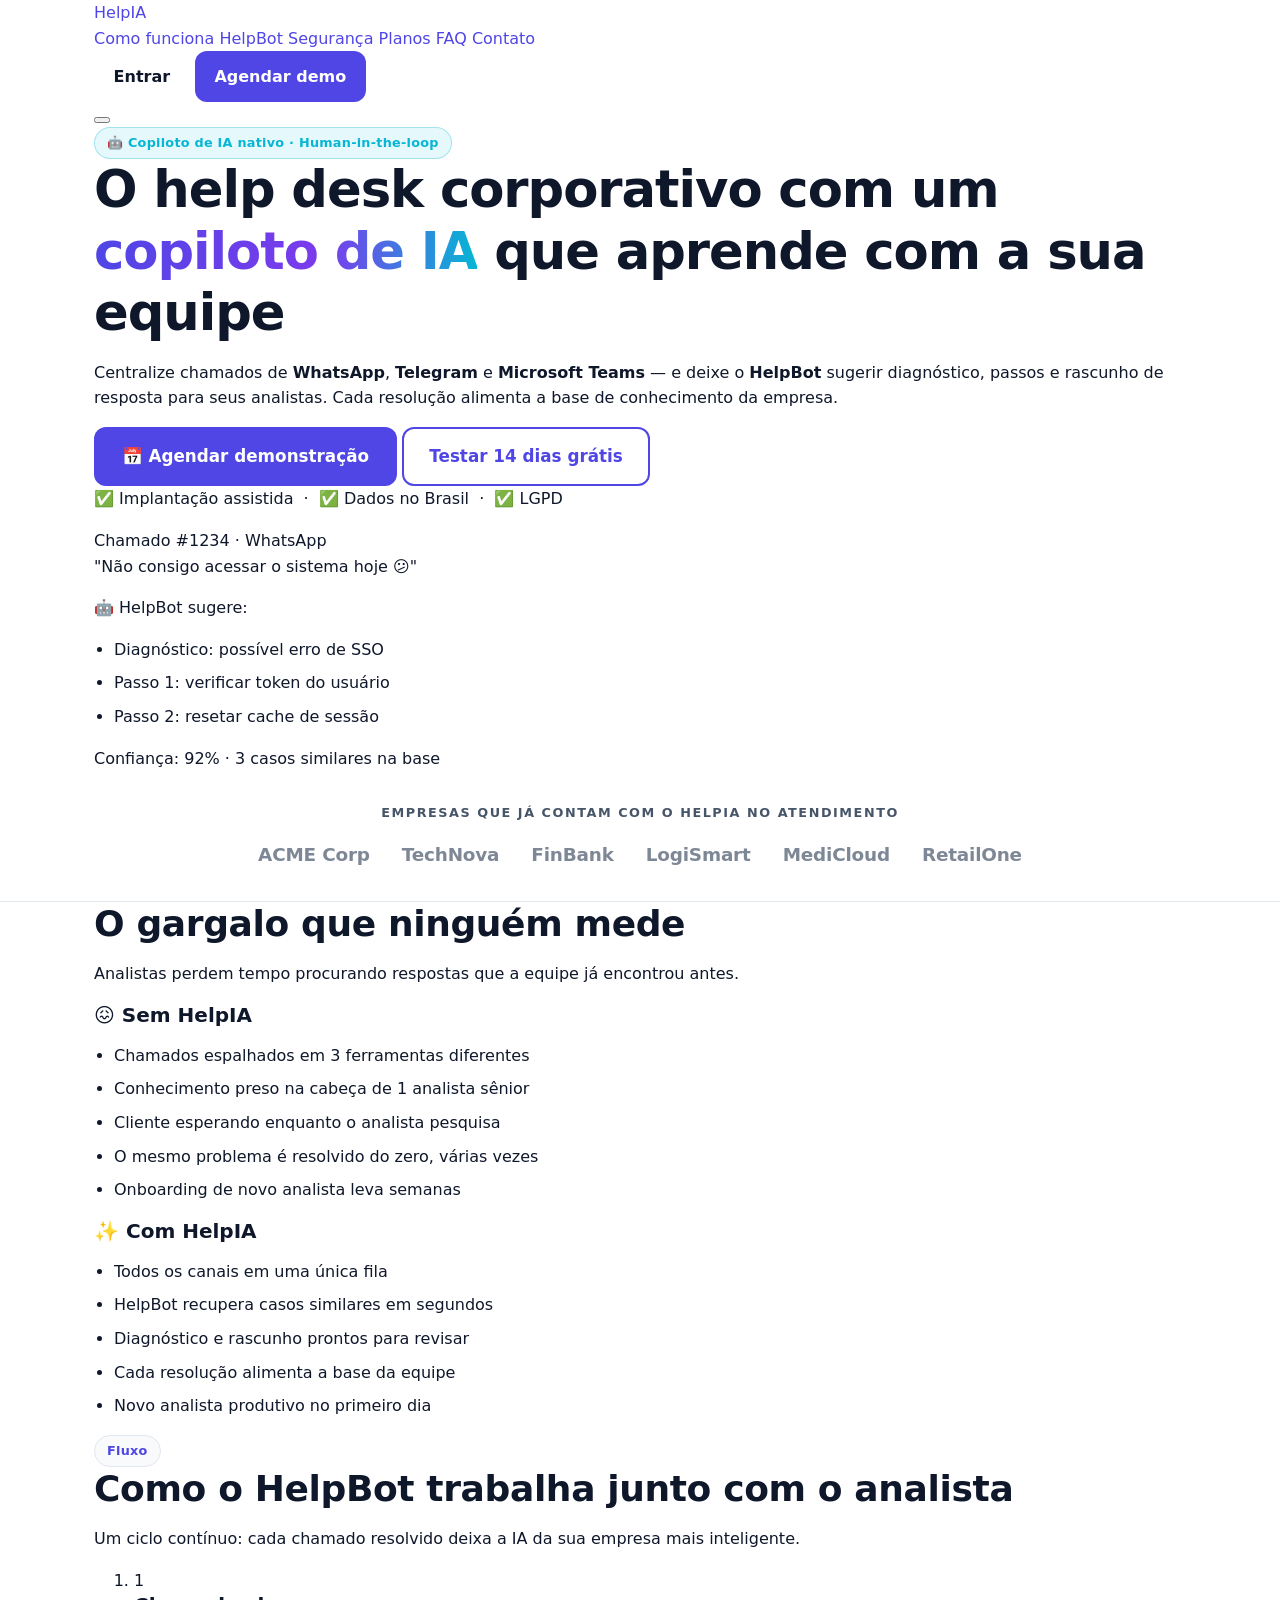
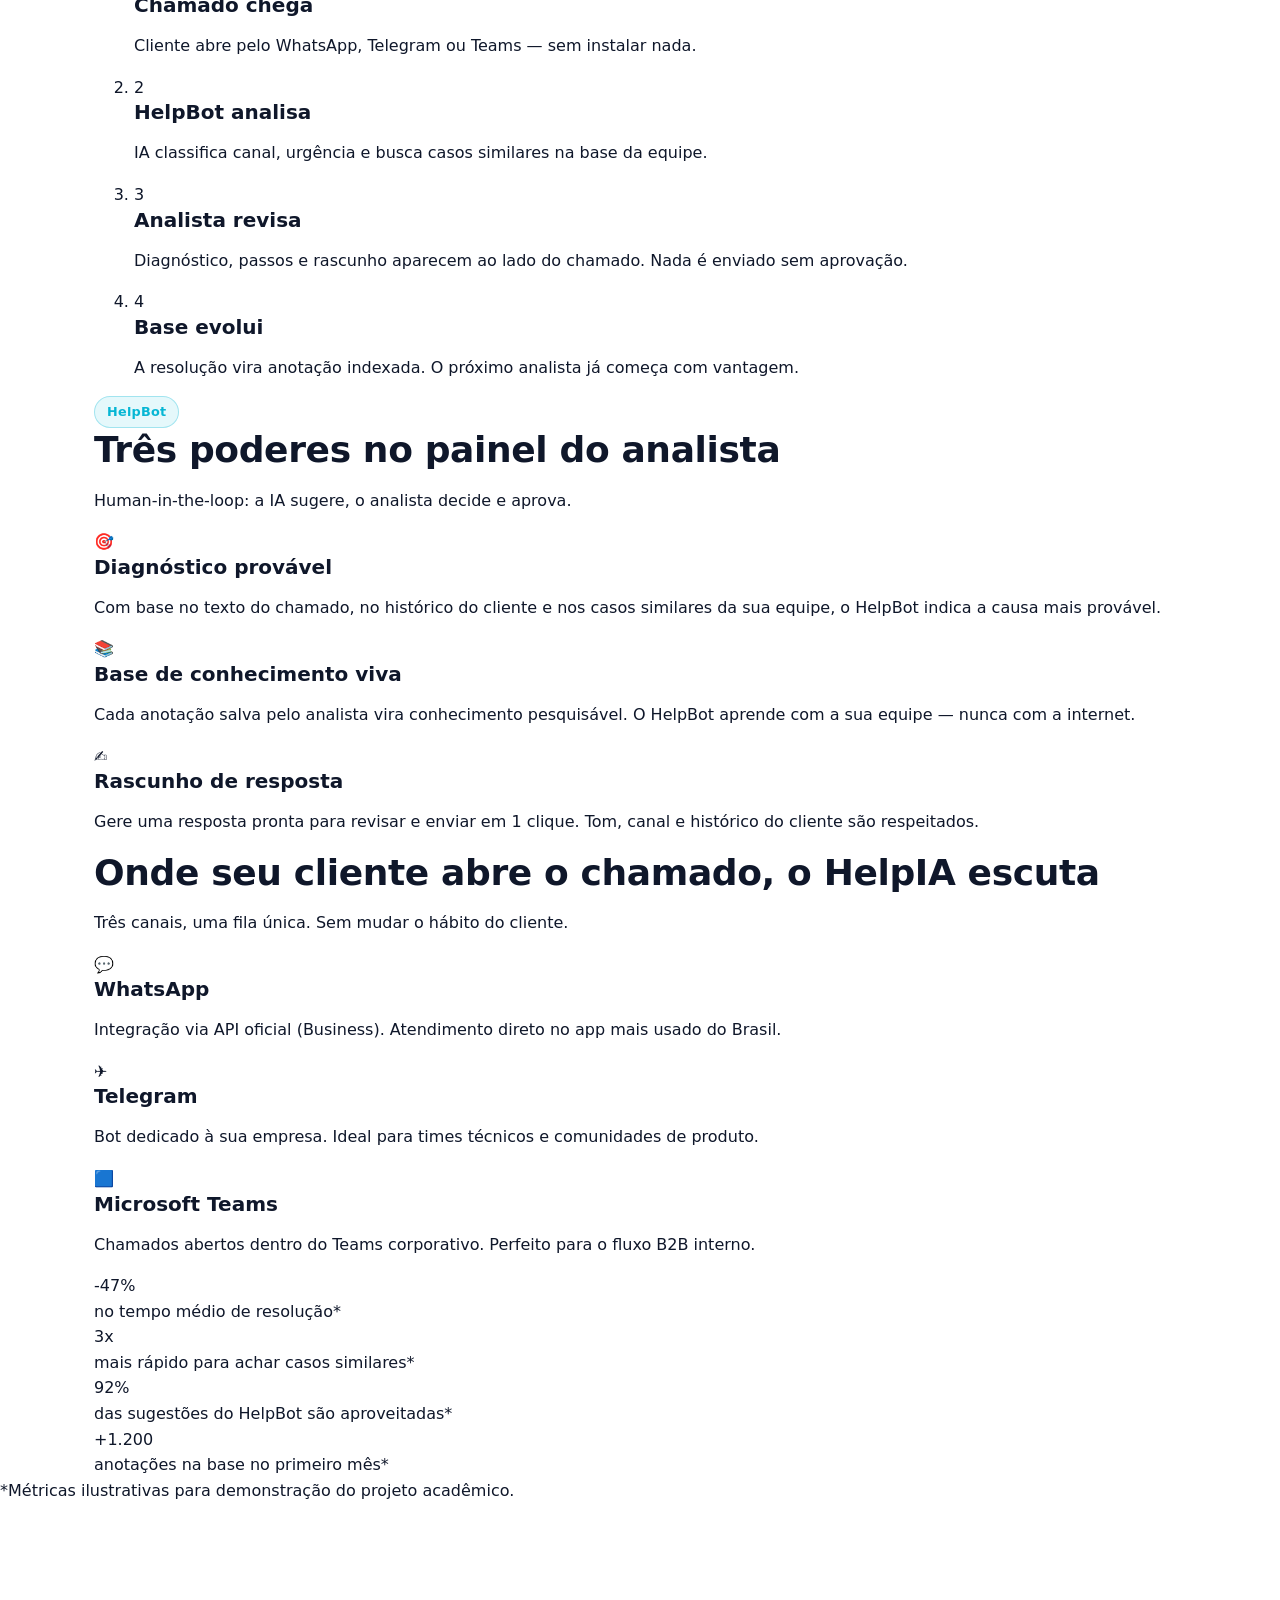
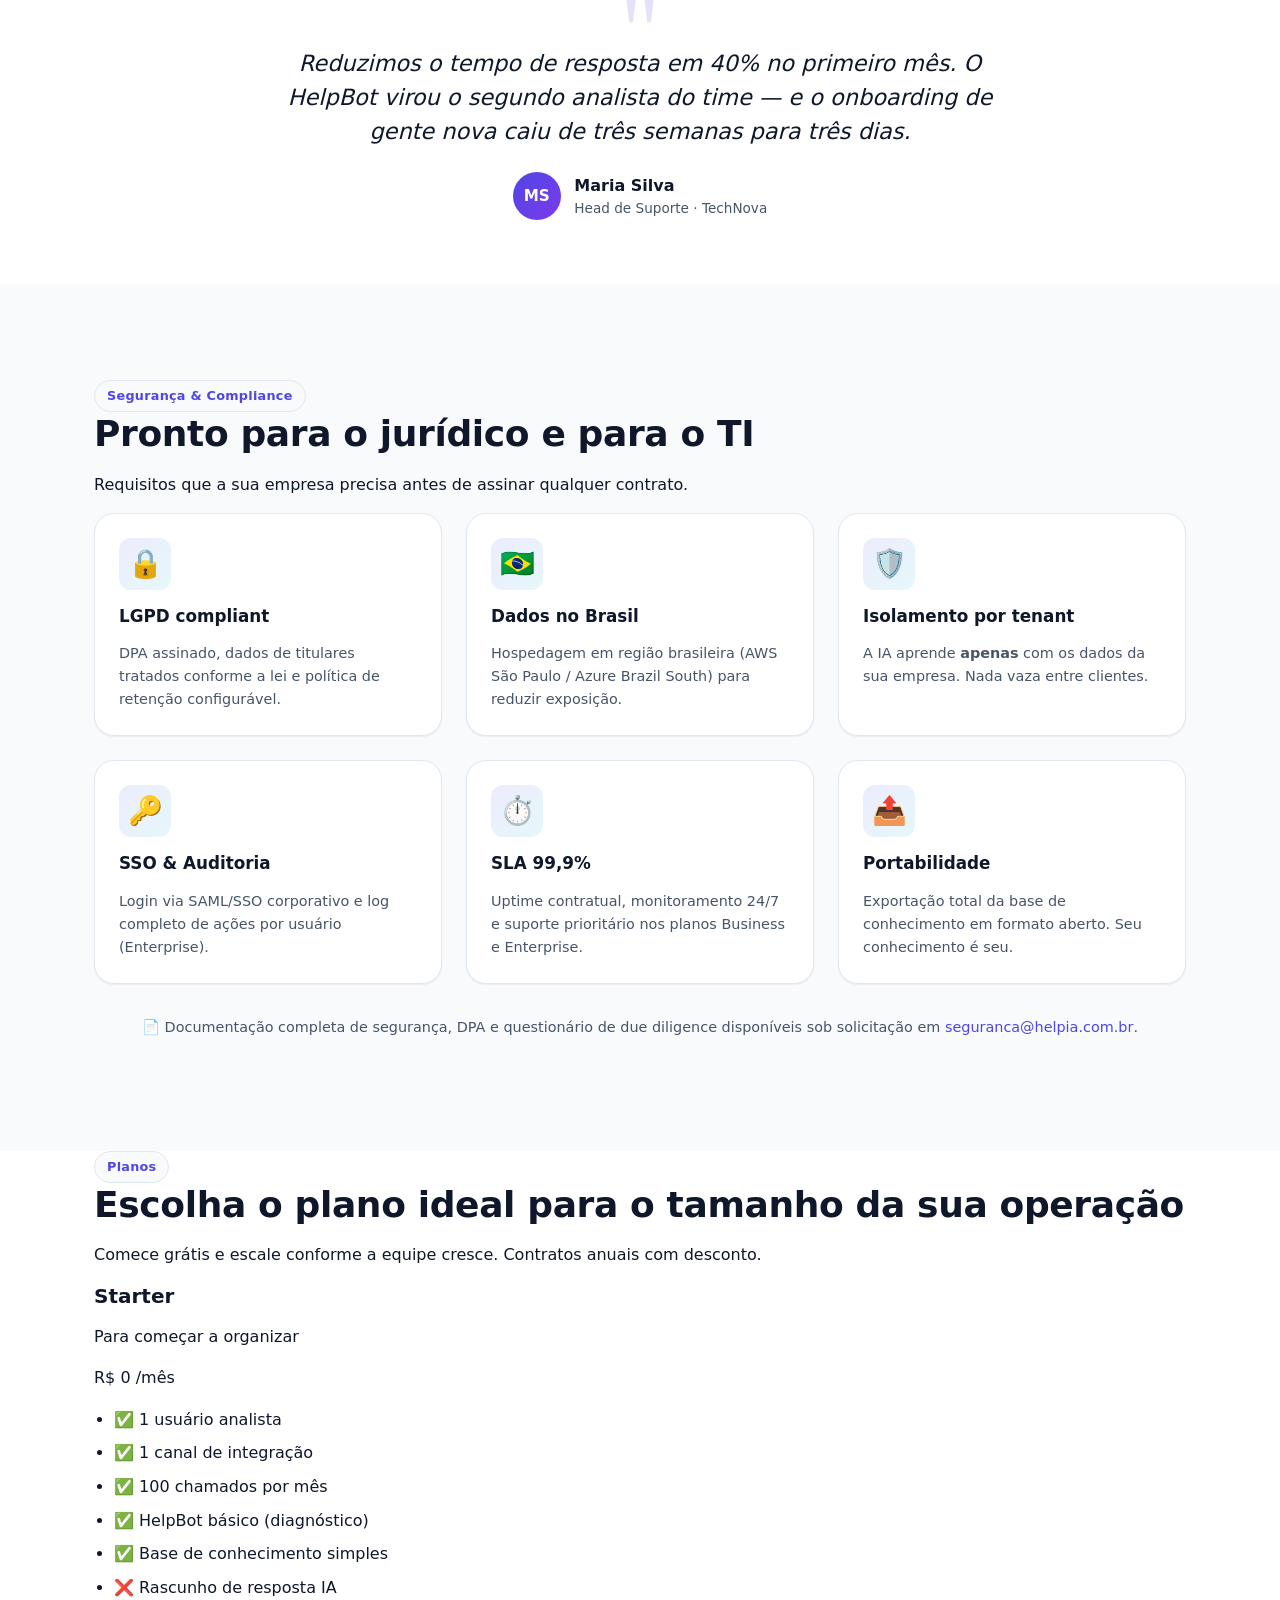
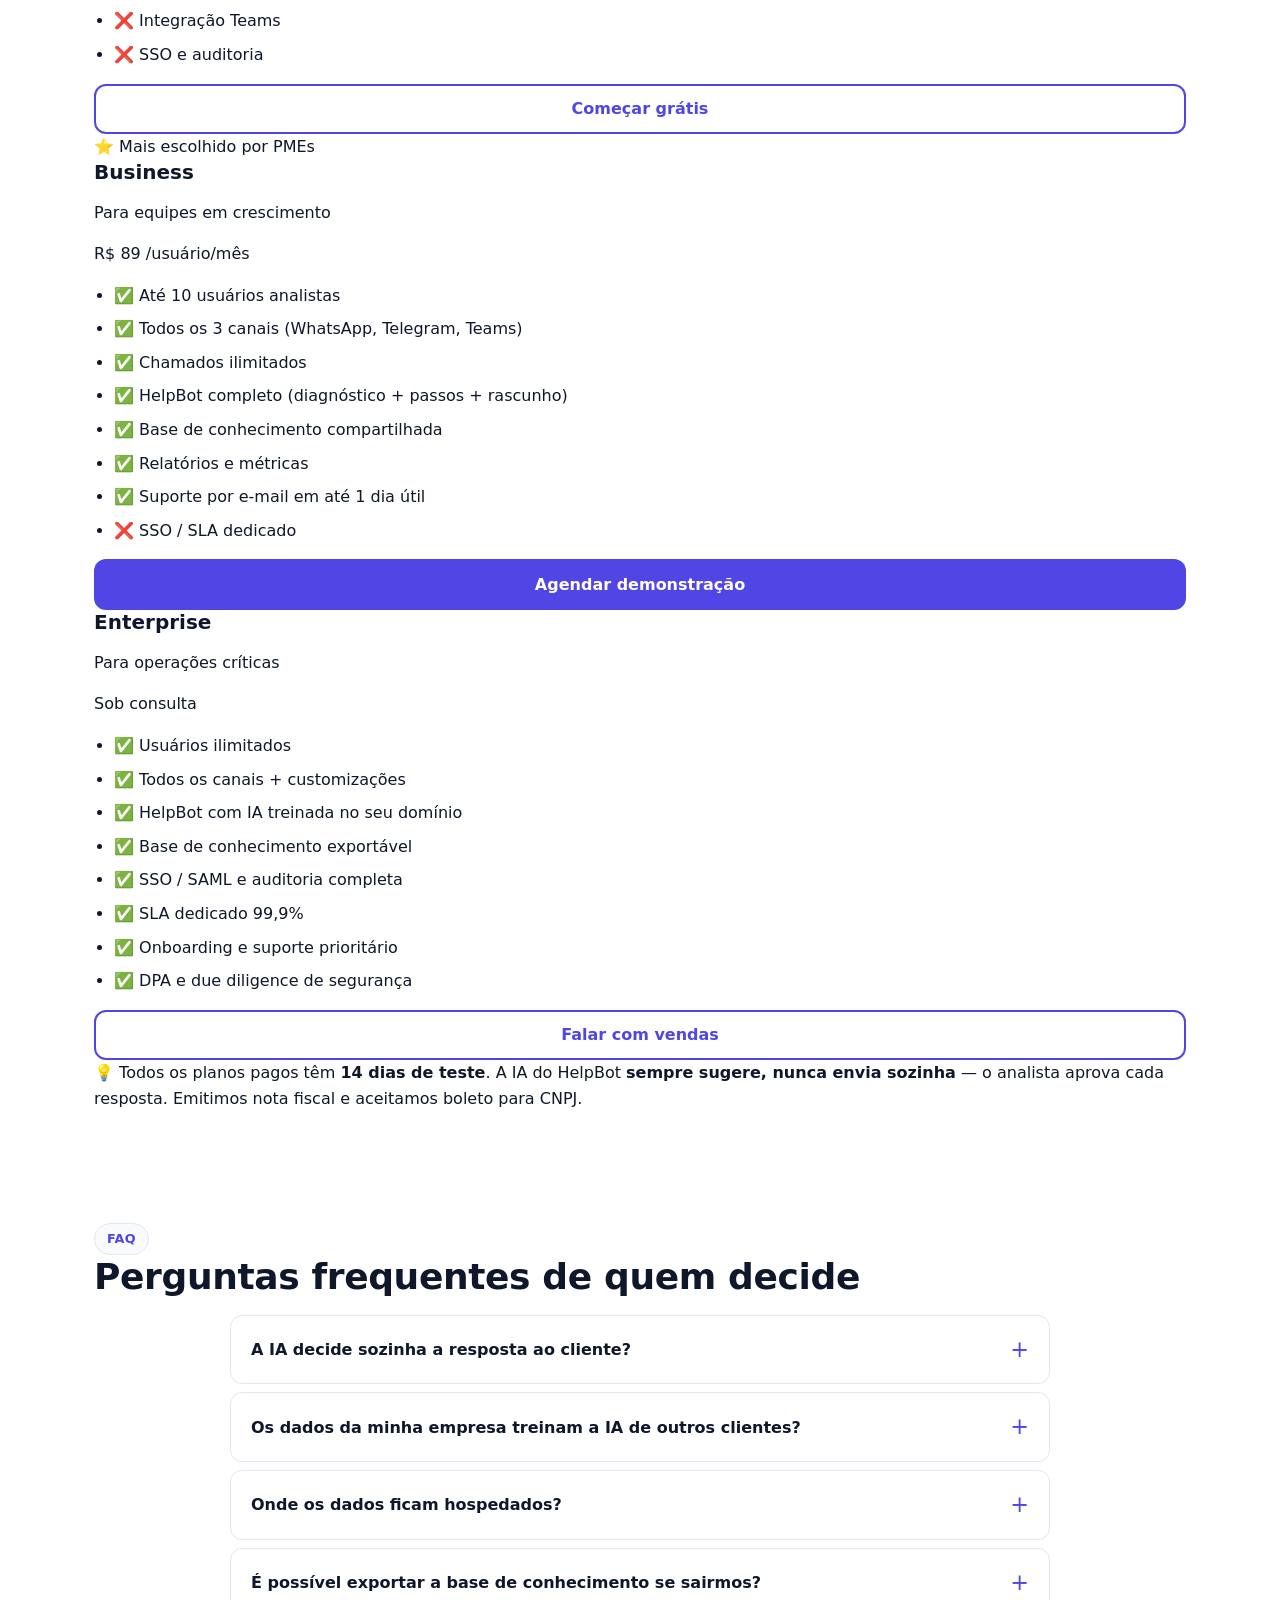
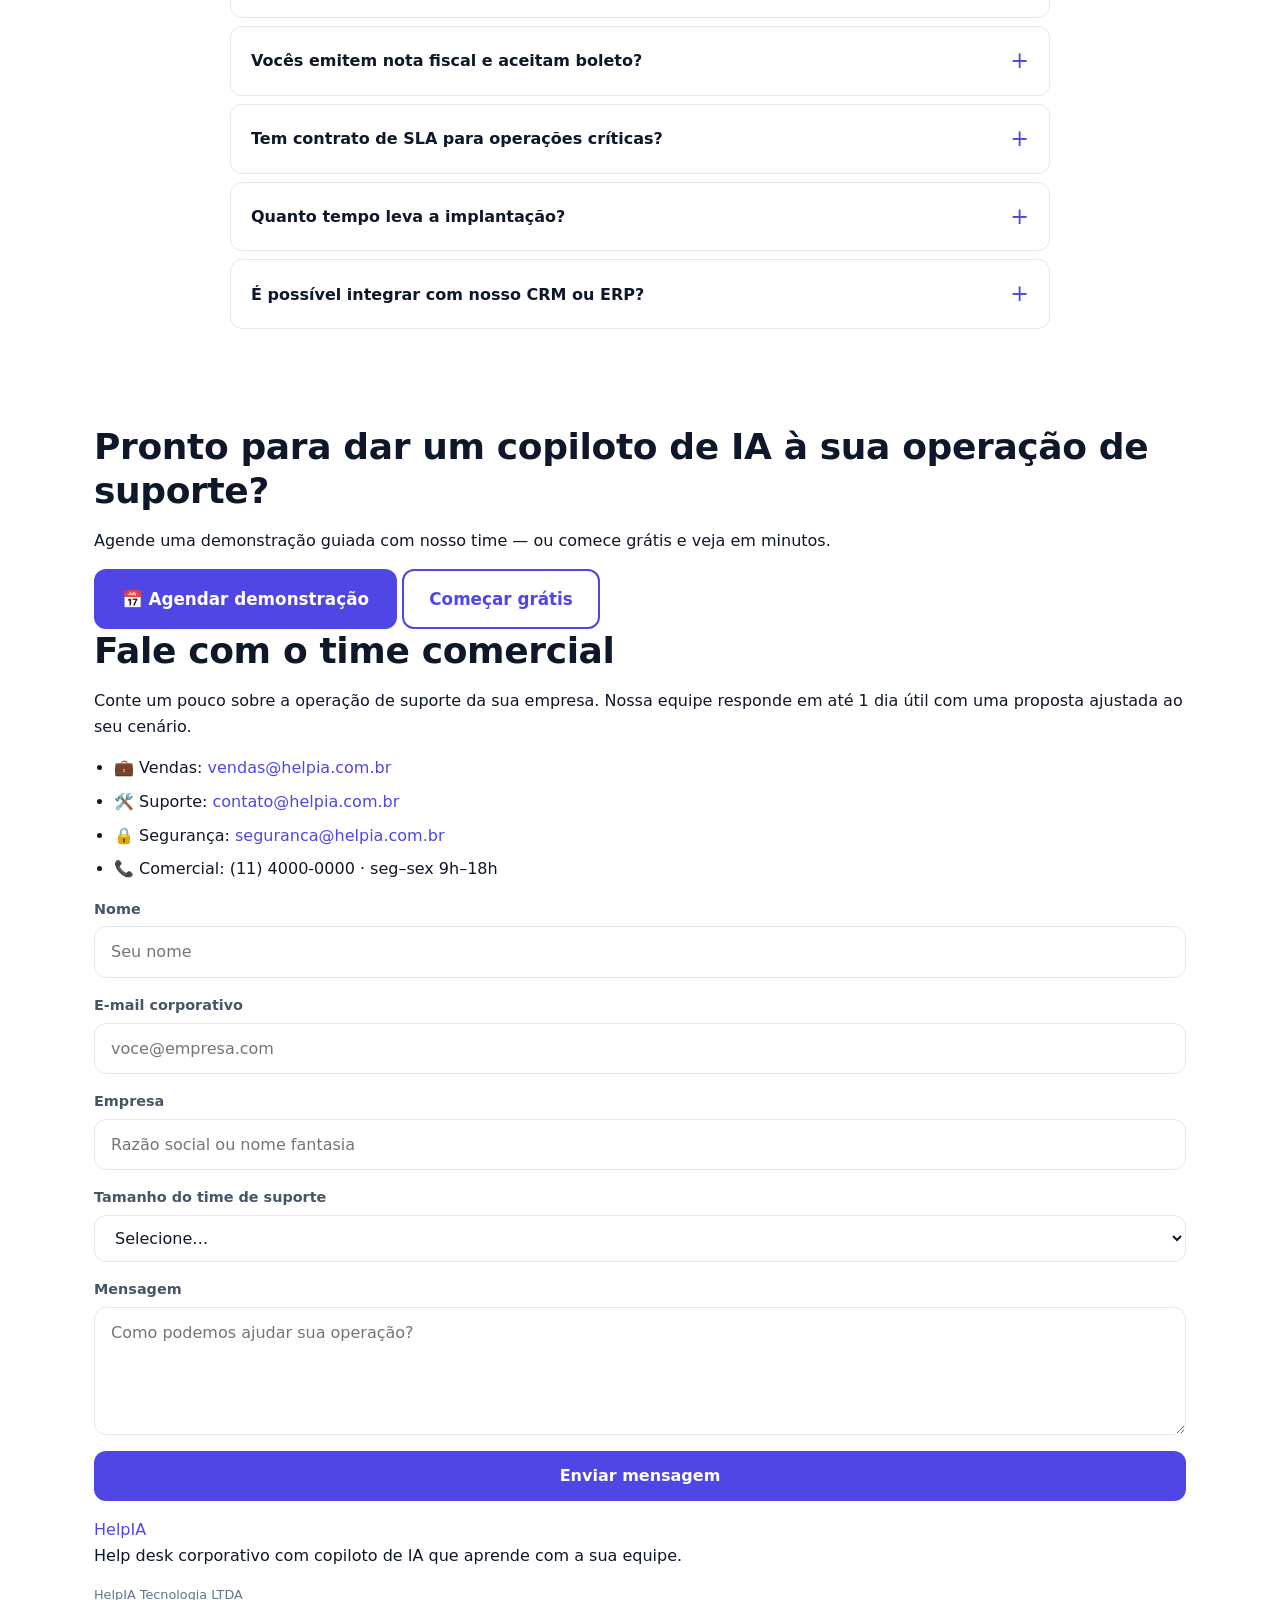
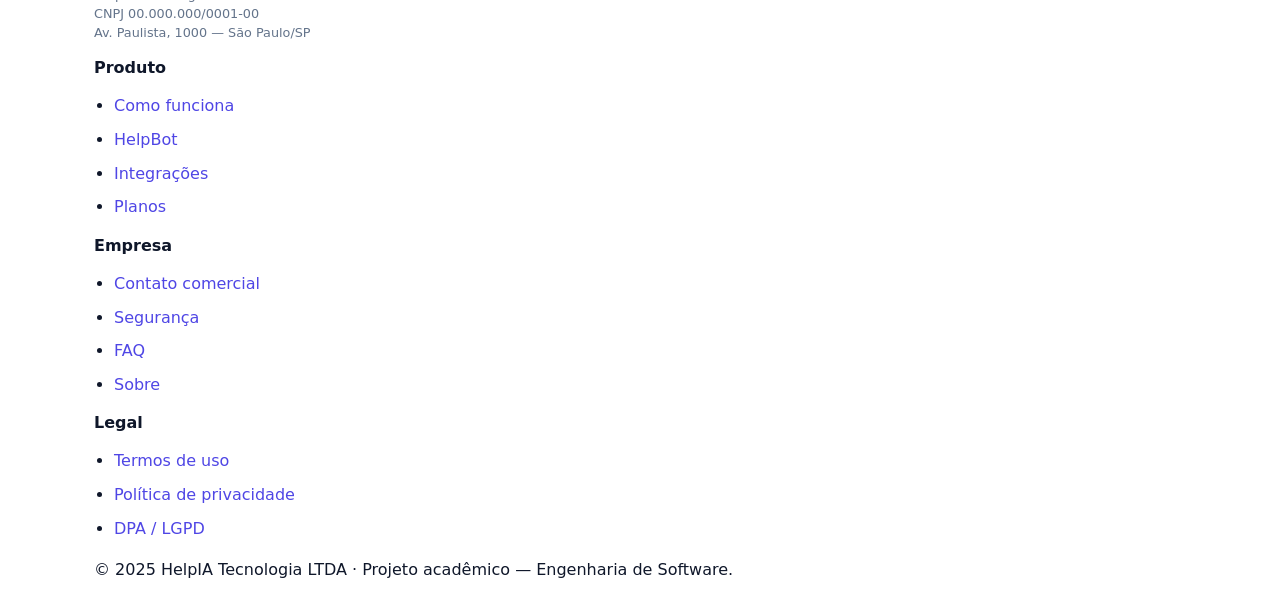
==== frontend/index.html @ eaf61eab "Adicionar arquivos" ====
<!DOCTYPE html>
<html lang="pt-BR">
<head>
  <meta charset="UTF-8" />
  <meta name="viewport" content="width=device-width, initial-scale=1.0" />
  <meta name="description" content="HelpIA — Help Desk corporativo com HelpBot, o copiloto de IA que aprende com a sua equipe. Integre WhatsApp, Telegram e Microsoft Teams. LGPD, SSO e SLA para empresas." />
  <title>HelpIA — Help Desk corporativo com copiloto de IA</title>

  <link rel="icon" type="image/svg+xml" href="assets/images/logo.svg" />
  <link rel="stylesheet" href="css/global.css" />
  <link rel="stylesheet" href="css/components.css" />
  <link rel="stylesheet" href="css/index.css" />
</head>
<body>

  <!-- ============ HEADER ============ -->
  <header class="site-header">
    <div class="container header-inner">
      <a href="index.html" class="brand" aria-label="HelpIA — página inicial">
        <img src="assets/images/logo.svg" alt="" class="brand-logo" />
        <span class="brand-name">Help<span class="brand-accent">IA</span></span>
      </a>

      <nav class="site-nav" aria-label="Navegação principal">
        <a href="#como-funciona">Como funciona</a>
        <a href="#helpbot">HelpBot</a>
        <a href="#seguranca">Segurança</a>
        <a href="#planos">Planos</a>
        <a href="#faq">FAQ</a>
        <a href="#contato">Contato</a>
      </nav>

      <div class="header-actions">
        <a href="login.html" class="btn btn-ghost">Entrar</a>
        <a href="#contato" class="btn btn-primary">Agendar demo</a>
      </div>

      <button class="nav-toggle" aria-label="Abrir menu" aria-expanded="false">
        <span></span><span></span><span></span>
      </button>
    </div>
  </header>

  <main>

    <!-- ============ HERO (B2B) ============ -->
    <section class="hero">
      <div class="container hero-inner">
        <div class="hero-content">
          <span class="badge badge-ai">🤖 Copiloto de IA nativo · Human-in-the-loop</span>
          <h1>
            O help desk corporativo com um
            <span class="gradient-text">copiloto de IA</span>
            que aprende com a sua equipe
          </h1>
          <p class="hero-subtitle">
            Centralize chamados de <strong>WhatsApp</strong>, <strong>Telegram</strong> e
            <strong>Microsoft Teams</strong> — e deixe o <strong>HelpBot</strong> sugerir diagnóstico,
            passos e rascunho de resposta para seus analistas. Cada resolução alimenta a
            base de conhecimento da empresa.
          </p>
          <div class="hero-cta">
            <a href="#contato" class="btn btn-primary btn-lg">📅 Agendar demonstração</a>
            <a href="cadastro.html" class="btn btn-outline btn-lg">Testar 14 dias grátis</a>
          </div>
          <p class="hero-note">
            ✅ Implantação assistida &nbsp;·&nbsp; ✅ Dados no Brasil &nbsp;·&nbsp; ✅ LGPD
          </p>
        </div>

        <div class="hero-visual" aria-hidden="true">
          <div class="mockup-card">
            <div class="mockup-header">
              <span class="dot dot-red"></span>
              <span class="dot dot-yellow"></span>
              <span class="dot dot-green"></span>
              <span class="mockup-title">Chamado #1234 · WhatsApp</span>
            </div>
            <div class="mockup-body">
              <p class="mockup-client">"Não consigo acessar o sistema hoje 😕"</p>
              <div class="mockup-helpbot">
                <div class="helpbot-label">🤖 HelpBot sugere:</div>
                <ul>
                  <li>Diagnóstico: possível erro de SSO</li>
                  <li>Passo 1: verificar token do usuário</li>
                  <li>Passo 2: resetar cache de sessão</li>
                </ul>
                <div class="mockup-confidence">Confiança: 92% · 3 casos similares na base</div>
              </div>
            </div>
          </div>
        </div>
      </div>
    </section>

    <!-- ============ LOGOS DE CLIENTES ============ -->
    <section class="clients">
      <div class="container">
        <p class="clients-label">Empresas que já contam com o HelpIA no atendimento</p>
        <div class="clients-logos">
          <span class="client-logo">ACME Corp</span>
          <span class="client-logo">TechNova</span>
          <span class="client-logo">FinBank</span>
          <span class="client-logo">LogiSmart</span>
          <span class="client-logo">MediCloud</span>
          <span class="client-logo">RetailOne</span>
        </div>
      </div>
    </section>

    <!-- ============ PROBLEMA × SOLUÇÃO ============ -->
    <section class="problem-solution">
      <div class="container">
        <div class="section-header">
          <h2>O gargalo que ninguém mede</h2>
          <p>Analistas perdem tempo procurando respostas que a equipe já encontrou antes.</p>
        </div>
        <div class="ps-grid">
          <div class="ps-card ps-card--problem">
            <h3>😖 Sem HelpIA</h3>
            <ul>
              <li>Chamados espalhados em 3 ferramentas diferentes</li>
              <li>Conhecimento preso na cabeça de 1 analista sênior</li>
              <li>Cliente esperando enquanto o analista pesquisa</li>
              <li>O mesmo problema é resolvido do zero, várias vezes</li>
              <li>Onboarding de novo analista leva semanas</li>
            </ul>
          </div>
          <div class="ps-card ps-card--solution">
            <h3>✨ Com HelpIA</h3>
            <ul>
              <li>Todos os canais em uma única fila</li>
              <li>HelpBot recupera casos similares em segundos</li>
              <li>Diagnóstico e rascunho prontos para revisar</li>
              <li>Cada resolução alimenta a base da equipe</li>
              <li>Novo analista produtivo no primeiro dia</li>
            </ul>
          </div>
        </div>
      </div>
    </section>

    <!-- ============ COMO FUNCIONA ============ -->
    <section id="como-funciona" class="how-it-works">
      <div class="container">
        <div class="section-header">
          <span class="badge">Fluxo</span>
          <h2>Como o HelpBot trabalha junto com o analista</h2>
          <p>Um ciclo contínuo: cada chamado resolvido deixa a IA da sua empresa mais inteligente.</p>
        </div>

        <ol class="flow-steps">
          <li>
            <div class="step-number">1</div>
            <h3>Chamado chega</h3>
            <p>Cliente abre pelo WhatsApp, Telegram ou Teams — sem instalar nada.</p>
          </li>
          <li>
            <div class="step-number">2</div>
            <h3>HelpBot analisa</h3>
            <p>IA classifica canal, urgência e busca casos similares na base da equipe.</p>
          </li>
          <li>
            <div class="step-number">3</div>
            <h3>Analista revisa</h3>
            <p>Diagnóstico, passos e rascunho aparecem ao lado do chamado. Nada é enviado sem aprovação.</p>
          </li>
          <li>
            <div class="step-number">4</div>
            <h3>Base evolui</h3>
            <p>A resolução vira anotação indexada. O próximo analista já começa com vantagem.</p>
          </li>
        </ol>
      </div>
    </section>

    <!-- ============ PILARES DO HELPBOT ============ -->
    <section id="helpbot" class="features">
      <div class="container">
        <div class="section-header">
          <span class="badge badge-ai">HelpBot</span>
          <h2>Três poderes no painel do analista</h2>
          <p>Human-in-the-loop: a IA sugere, o analista decide e aprova.</p>
        </div>

        <div class="features-grid">
          <article class="feature-card">
            <div class="feature-icon">🎯</div>
            <h3>Diagnóstico provável</h3>
            <p>
              Com base no texto do chamado, no histórico do cliente e nos casos
              similares da sua equipe, o HelpBot indica a causa mais provável.
            </p>
          </article>

          <article class="feature-card">
            <div class="feature-icon">📚</div>
            <h3>Base de conhecimento viva</h3>
            <p>
              Cada anotação salva pelo analista vira conhecimento pesquisável.
              O HelpBot aprende com a sua equipe — nunca com a internet.
            </p>
          </article>

          <article class="feature-card">
            <div class="feature-icon">✍️</div>
            <h3>Rascunho de resposta</h3>
            <p>
              Gere uma resposta pronta para revisar e enviar em 1 clique.
              Tom, canal e histórico do cliente são respeitados.
            </p>
          </article>
        </div>
      </div>
    </section>

    <!-- ============ INTEGRAÇÕES ============ -->
    <section id="integracoes" class="integrations">
      <div class="container">
        <div class="section-header">
          <h2>Onde seu cliente abre o chamado, o HelpIA escuta</h2>
          <p>Três canais, uma fila única. Sem mudar o hábito do cliente.</p>
        </div>

        <div class="integrations-grid">
          <div class="integration-card">
            <div class="integration-icon">💬</div>
            <h3>WhatsApp</h3>
            <p>Integração via API oficial (Business). Atendimento direto no app mais usado do Brasil.</p>
          </div>

          <div class="integration-card">
            <div class="integration-icon">✈️</div>
            <h3>Telegram</h3>
            <p>Bot dedicado à sua empresa. Ideal para times técnicos e comunidades de produto.</p>
          </div>

          <div class="integration-card">
            <div class="integration-icon">🟦</div>
            <h3>Microsoft Teams</h3>
            <p>Chamados abertos dentro do Teams corporativo. Perfeito para o fluxo B2B interno.</p>
          </div>
        </div>
      </div>
    </section>

    <!-- ============ MÉTRICAS ============ -->
    <section class="metrics">
      <div class="container metrics-grid">
        <div class="metric">
          <div class="metric-value">-47%</div>
          <div class="metric-label">no tempo médio de resolução*</div>
        </div>
        <div class="metric">
          <div class="metric-value">3x</div>
          <div class="metric-label">mais rápido para achar casos similares*</div>
        </div>
        <div class="metric">
          <div class="metric-value">92%</div>
          <div class="metric-label">das sugestões do HelpBot são aproveitadas*</div>
        </div>
        <div class="metric">
          <div class="metric-value">+1.200</div>
          <div class="metric-label">anotações na base no primeiro mês*</div>
        </div>
      </div>
      <p class="metrics-note">*Métricas ilustrativas para demonstração do projeto acadêmico.</p>
    </section>

    <!-- ============ DEPOIMENTO ============ -->
    <section class="testimonial">
      <div class="container testimonial-inner">
        <div class="testimonial-quote-mark" aria-hidden="true">"</div>
        <blockquote class="testimonial-quote">
          Reduzimos o tempo de resposta em 40% no primeiro mês. O HelpBot virou
          o segundo analista do time — e o onboarding de gente nova caiu de
          três semanas para três dias.
        </blockquote>
        <div class="testimonial-author">
          <div class="testimonial-avatar" aria-hidden="true">MS</div>
          <div>
            <div class="testimonial-name">Maria Silva</div>
            <div class="testimonial-role">Head de Suporte · TechNova</div>
          </div>
        </div>
      </div>
    </section>

    <!-- ============ SEGURANÇA / COMPLIANCE ============ -->
    <section id="seguranca" class="security">
      <div class="container">
        <div class="section-header">
          <span class="badge">Segurança & Compliance</span>
          <h2>Pronto para o jurídico e para o TI</h2>
          <p>Requisitos que a sua empresa precisa antes de assinar qualquer contrato.</p>
        </div>

        <div class="security-grid">
          <article class="security-card">
            <div class="security-icon">🔒</div>
            <h3>LGPD compliant</h3>
            <p>DPA assinado, dados de titulares tratados conforme a lei e política de retenção configurável.</p>
          </article>

          <article class="security-card">
            <div class="security-icon">🇧🇷</div>
            <h3>Dados no Brasil</h3>
            <p>Hospedagem em região brasileira (AWS São Paulo / Azure Brazil South) para reduzir exposição.</p>
          </article>

          <article class="security-card">
            <div class="security-icon">🛡️</div>
            <h3>Isolamento por tenant</h3>
            <p>A IA aprende <strong>apenas</strong> com os dados da sua empresa. Nada vaza entre clientes.</p>
          </article>

          <article class="security-card">
            <div class="security-icon">🔑</div>
            <h3>SSO & Auditoria</h3>
            <p>Login via SAML/SSO corporativo e log completo de ações por usuário (Enterprise).</p>
          </article>

          <article class="security-card">
            <div class="security-icon">⏱️</div>
            <h3>SLA 99,9%</h3>
            <p>Uptime contratual, monitoramento 24/7 e suporte prioritário nos planos Business e Enterprise.</p>
          </article>

          <article class="security-card">
            <div class="security-icon">📤</div>
            <h3>Portabilidade</h3>
            <p>Exportação total da base de conhecimento em formato aberto. Seu conhecimento é seu.</p>
          </article>
        </div>

        <p class="security-note">
          📄 Documentação completa de segurança, DPA e questionário de due diligence
          disponíveis sob solicitação em <a href="mailto:seguranca@helpia.com.br">seguranca@helpia.com.br</a>.
        </p>
      </div>
    </section>

    <!-- ============ PLANOS ============ -->
    <section id="planos" class="pricing">
      <div class="container">
        <div class="section-header">
          <span class="badge">Planos</span>
          <h2>Escolha o plano ideal para o tamanho da sua operação</h2>
          <p>Comece grátis e escale conforme a equipe cresce. Contratos anuais com desconto.</p>
        </div>

        <div class="pricing-grid">

          <!-- STARTER -->
          <article class="plan-card">
            <header class="plan-header">
              <h3>Starter</h3>
              <p class="plan-tagline">Para começar a organizar</p>
              <div class="plan-price">
                <span class="price-value">R$ 0</span>
                <span class="price-period">/mês</span>
              </div>
            </header>
            <ul class="plan-features">
              <li>✅ 1 usuário analista</li>
              <li>✅ 1 canal de integração</li>
              <li>✅ 100 chamados por mês</li>
              <li>✅ HelpBot básico (diagnóstico)</li>
              <li>✅ Base de conhecimento simples</li>
              <li class="disabled">❌ Rascunho de resposta IA</li>
              <li class="disabled">❌ Integração Teams</li>
              <li class="disabled">❌ SSO e auditoria</li>
            </ul>
            <a href="cadastro.html" class="btn btn-outline btn-block">Começar grátis</a>
          </article>

          <!-- BUSINESS -->
          <article class="plan-card plan-card--featured">
            <div class="plan-badge">⭐ Mais escolhido por PMEs</div>
            <header class="plan-header">
              <h3>Business</h3>
              <p class="plan-tagline">Para equipes em crescimento</p>
              <div class="plan-price">
                <span class="price-value">R$ 89</span>
                <span class="price-period">/usuário/mês</span>
              </div>
            </header>
            <ul class="plan-features">
              <li>✅ Até 10 usuários analistas</li>
              <li>✅ Todos os 3 canais (WhatsApp, Telegram, Teams)</li>
              <li>✅ Chamados ilimitados</li>
              <li>✅ HelpBot completo (diagnóstico + passos + rascunho)</li>
              <li>✅ Base de conhecimento compartilhada</li>
              <li>✅ Relatórios e métricas</li>
              <li>✅ Suporte por e-mail em até 1 dia útil</li>
              <li class="disabled">❌ SSO / SLA dedicado</li>
            </ul>
            <a href="#contato" class="btn btn-primary btn-block">Agendar demonstração</a>
          </article>

          <!-- ENTERPRISE -->
          <article class="plan-card">
            <header class="plan-header">
              <h3>Enterprise</h3>
              <p class="plan-tagline">Para operações críticas</p>
              <div class="plan-price">
                <span class="price-value">Sob consulta</span>
              </div>
            </header>
            <ul class="plan-features">
              <li>✅ Usuários ilimitados</li>
              <li>✅ Todos os canais + customizações</li>
              <li>✅ HelpBot com IA treinada no seu domínio</li>
              <li>✅ Base de conhecimento exportável</li>
              <li>✅ SSO / SAML e auditoria completa</li>
              <li>✅ SLA dedicado 99,9%</li>
              <li>✅ Onboarding e suporte prioritário</li>
              <li>✅ DPA e due diligence de segurança</li>
            </ul>
            <a href="#contato" class="btn btn-outline btn-block">Falar com vendas</a>
          </article>

        </div>

        <p class="pricing-footnote">
          💡 Todos os planos pagos têm <strong>14 dias de teste</strong>.
          A IA do HelpBot <strong>sempre sugere, nunca envia sozinha</strong> — o analista aprova cada resposta.
          Emitimos nota fiscal e aceitamos boleto para CNPJ.
        </p>
      </div>
    </section>

    <!-- ============ FAQ ============ -->
    <section id="faq" class="faq">
      <div class="container">
        <div class="section-header">
          <span class="badge">FAQ</span>
          <h2>Perguntas frequentes de quem decide</h2>
        </div>

        <div class="faq-list">
          <details class="faq-item">
            <summary>A IA decide sozinha a resposta ao cliente?</summary>
            <p>
              Não. O HelpBot é <strong>human-in-the-loop</strong>: ele sugere diagnóstico,
              passos e rascunho, mas o analista sempre revisa e aprova antes de qualquer
              resposta chegar ao cliente.
            </p>
          </details>

          <details class="faq-item">
            <summary>Os dados da minha empresa treinam a IA de outros clientes?</summary>
            <p>
              Não. Cada empresa tem seu <strong>tenant isolado</strong>. O HelpBot aprende
              apenas com as anotações da sua própria equipe. Nada é compartilhado entre
              clientes.
            </p>
          </details>

          <details class="faq-item">
            <summary>Onde os dados ficam hospedados?</summary>
            <p>
              Em infraestrutura AWS (região São Paulo) ou Azure (Brazil South),
              conforme o plano. Documentação completa de segurança, DPA e due diligence
              disponíveis para o jurídico da sua empresa.
            </p>
          </details>

          <details class="faq-item">
            <summary>É possível exportar a base de conhecimento se sairmos?</summary>
            <p>
              Sim. Todos os planos permitem exportação total da base em formato aberto
              (JSON/Markdown). O conhecimento construído pela sua equipe é seu.
            </p>
          </details>

          <details class="faq-item">
            <summary>Vocês emitem nota fiscal e aceitam boleto?</summary>
            <p>
              Sim. Atendemos CNPJ com emissão de NF-e, aceitamos boleto, PIX e cartão
              corporativo. Contratos anuais têm desconto progressivo.
            </p>
          </details>

          <details class="faq-item">
            <summary>Tem contrato de SLA para operações críticas?</summary>
            <p>
              Sim, no plano Enterprise. SLA de 99,9% de uptime, monitoramento 24/7,
              suporte dedicado e cláusula de penalidade em contrato.
            </p>
          </details>

          <details class="faq-item">
            <summary>Quanto tempo leva a implantação?</summary>
            <p>
              Starter e Business: autoatendimento em minutos. Enterprise: onboarding
              assistido em até 5 dias úteis, incluindo conexão com seus canais e
              treinamento do time.
            </p>
          </details>

          <details class="faq-item">
            <summary>É possível integrar com nosso CRM ou ERP?</summary>
            <p>
              Sim, via API pública e webhooks (Business e Enterprise). Também é possível
              configurar integrações customizadas no Enterprise com o time de soluções.
            </p>
          </details>
        </div>
      </div>
    </section>

    <!-- ============ CTA FINAL ============ -->
    <section class="final-cta">
      <div class="container final-cta-inner">
        <h2>Pronto para dar um copiloto de IA à sua operação de suporte?</h2>
        <p>Agende uma demonstração guiada com nosso time — ou comece grátis e veja em minutos.</p>
        <div class="hero-cta">
          <a href="#contato" class="btn btn-primary btn-lg">📅 Agendar demonstração</a>
          <a href="cadastro.html" class="btn btn-outline btn-lg">Começar grátis</a>
        </div>
      </div>
    </section>

    <!-- ============ CONTATO ============ -->
    <section id="contato" class="contact">
      <div class="container contact-inner">
        <div class="contact-text">
          <h2>Fale com o time comercial</h2>
          <p>
            Conte um pouco sobre a operação de suporte da sua empresa. Nossa equipe
            responde em até 1 dia útil com uma proposta ajustada ao seu cenário.
          </p>
          <ul class="contact-list">
            <li>💼 Vendas: <a href="mailto:vendas@helpia.com.br">vendas@helpia.com.br</a></li>
            <li>🛠️ Suporte: <a href="mailto:contato@helpia.com.br">contato@helpia.com.br</a></li>
            <li>🔒 Segurança: <a href="mailto:seguranca@helpia.com.br">seguranca@helpia.com.br</a></li>
            <li>📞 Comercial: (11) 4000-0000 · seg–sex 9h–18h</li>
          </ul>
        </div>

        <form class="contact-form" id="contactForm" novalidate>
          <div class="form-row">
            <label for="contact-name">Nome</label>
            <input type="text" id="contact-name" name="name" required placeholder="Seu nome" />
          </div>
          <div class="form-row">
            <label for="contact-email">E-mail corporativo</label>
            <input type="email" id="contact-email" name="email" required placeholder="voce@empresa.com" />
          </div>
          <div class="form-row">
            <label for="contact-company">Empresa</label>
            <input type="text" id="contact-company" name="company" required placeholder="Razão social ou nome fantasia" />
          </div>
          <div class="form-row">
            <label for="contact-size">Tamanho do time de suporte</label>
            <select id="contact-size" name="size">
              <option value="">Selecione…</option>
              <option value="1-5">1 a 5 analistas</option>
              <option value="6-10">6 a 10 analistas</option>
              <option value="11-30">11 a 30 analistas</option>
              <option value="31+">31+ analistas</option>
            </select>
          </div>
          <div class="form-row">
            <label for="contact-message">Mensagem</label>
            <textarea id="contact-message" name="message" rows="4" required placeholder="Como podemos ajudar sua operação?"></textarea>
          </div>
          <button type="submit" class="btn btn-primary btn-block">Enviar mensagem</button>
          <p class="form-feedback" id="contactFeedback" role="status" aria-live="polite"></p>
        </form>
      </div>
    </section>

  </main>

  <!-- ============ FOOTER ============ -->
  <footer class="site-footer">
    <div class="container footer-inner">
      <div class="footer-brand">
        <a href="index.html" class="brand">
          <img src="assets/images/logo.svg" alt="" class="brand-logo" />
          <span class="brand-name">Help<span class="brand-accent">IA</span></span>
        </a>
        <p>Help desk corporativo com copiloto de IA que aprende com a sua equipe.</p>
        <p class="footer-company">
          HelpIA Tecnologia LTDA<br />
          CNPJ 00.000.000/0001-00<br />
          Av. Paulista, 1000 — São Paulo/SP
        </p>
      </div>

      <div class="footer-col">
        <h4>Produto</h4>
        <ul>
          <li><a href="#como-funciona">Como funciona</a></li>
          <li><a href="#helpbot">HelpBot</a></li>
          <li><a href="#integracoes">Integrações</a></li>
          <li><a href="#planos">Planos</a></li>
        </ul>
      </div>

      <div class="footer-col">
        <h4>Empresa</h4>
        <ul>
          <li><a href="#contato">Contato comercial</a></li>
          <li><a href="#seguranca">Segurança</a></li>
          <li><a href="#faq">FAQ</a></li>
          <li><a href="#">Sobre</a></li>
        </ul>
      </div>

      <div class="footer-col">
        <h4>Legal</h4>
        <ul>
          <li><a href="#">Termos de uso</a></li>
          <li><a href="#">Política de privacidade</a></li>
          <li><a href="#">DPA / LGPD</a></li>
        </ul>
      </div>
    </div>

    <div class="container footer-bottom">
      <p>© 2025 HelpIA Tecnologia LTDA · Projeto acadêmico — Engenharia de Software.</p>
    </div>
  </footer>

  <script src="js/main.js"></script>
</body>
</html>
---- frontend/css/global.css ----
/* =========================================================
   global.css — variáveis, reset e tipografia base
   ========================================================= */

:root {
  /* Cores de marca */
  --color-primary:        #4f46e5;   /* indigo */
  --color-primary-dark:   #4338ca;
  --color-accent:         #7c3aed;   /* violeta (usado no "IA") */
  --color-ai:             #06b6d4;   /* ciano do HelpBot */

  /* Neutros */
  --color-bg:             #ffffff;
  --color-bg-alt:         #f8fafc;
  --color-border:         #e2e8f0;
  --color-text:           #0f172a;
  --color-text-muted:     #475569;

  /* Estados */
  --color-success:        #16a34a;
  --color-danger:         #dc2626;
  --color-warning:        #f59e0b;

  /* Tipografia */
  --font-sans: 'Inter', system-ui, -apple-system, 'Segoe UI', Roboto, sans-serif;
  --fs-base:   16px;

  /* Layout */
  --radius-sm: 6px;
  --radius-md: 12px;
  --radius-lg: 20px;
  --shadow-sm: 0 1px 2px rgba(15,23,42,.06);
  --shadow-md: 0 6px 20px rgba(15,23,42,.08);
  --shadow-lg: 0 20px 50px rgba(15,23,42,.12);

  --container: 1140px;
  --space-1: 8px;
  --space-2: 16px;
  --space-3: 24px;
  --space-4: 32px;
  --space-5: 48px;
  --space-6: 64px;
  --space-7: 96px;
}

/* Reset minimalista */
*, *::before, *::after { box-sizing: border-box; }
html { scroll-behavior: smooth; }
body {
  margin: 0;
  font-family: var(--font-sans);
  font-size: var(--fs-base);
  line-height: 1.6;
  color: var(--color-text);
  background: var(--color-bg);
  -webkit-font-smoothing: antialiased;
}

h1, h2, h3, h4 { margin: 0 0 var(--space-2); line-height: 1.2; font-weight: 700; }
h1 { font-size: clamp(2rem, 4vw, 3.25rem); letter-spacing: -0.02em; }
h2 { font-size: clamp(1.5rem, 3vw, 2.25rem); letter-spacing: -0.01em; }
h3 { font-size: 1.25rem; }
p  { margin: 0 0 var(--space-2); }

a { color: var(--color-primary); text-decoration: none; }
a:hover { text-decoration: underline; }
img { max-width: 100%; display: block; }

ul { padding-left: 1.25rem; }
li { margin-bottom: .5rem; }

/* Container padrão */
.container {
  width: 100%;
  max-width: var(--container);
  margin: 0 auto;
  padding: 0 var(--space-3);
}

/* Utilitários */
.gradient-text {
  background: linear-gradient(90deg, var(--color-primary), var(--color-accent) 60%, var(--color-ai));
  -webkit-background-clip: text;
  background-clip: text;
  color: transparent;
}
---- frontend/css/components.css ----
/* =========================================================
   components.css — botões, badges, cards, formulários
   ========================================================= */

/* ---------- BOTÕES ---------- */
.btn {
  display: inline-flex;
  align-items: center;
  justify-content: center;
  gap: .5rem;
  padding: .65rem 1.1rem;
  border-radius: var(--radius-md);
  border: 2px solid transparent;
  font: inherit;
  font-weight: 600;
  cursor: pointer;
  transition: transform .12s ease, box-shadow .12s ease, background .12s ease;
  text-decoration: none;
}
.btn:hover { text-decoration: none; transform: translateY(-1px); }

.btn-primary {
  background: var(--color-primary);
  color: #fff;
}
.btn-primary:hover { background: var(--color-primary-dark); box-shadow: var(--shadow-md); }

.btn-outline {
  background: transparent;
  color: var(--color-primary);
  border-color: var(--color-primary);
}
.btn-outline:hover { background: rgba(79, 70, 229, .08); }

.btn-ghost {
  background: transparent;
  color: var(--color-text);
}
.btn-ghost:hover { background: var(--color-bg-alt); }

.btn-lg   { padding: .9rem 1.6rem; font-size: 1.05rem; }
.btn-block{ width: 100%; }

/* ---------- BADGE ---------- */
.badge {
  display: inline-block;
  padding: .3rem .75rem;
  border-radius: 999px;
  font-size: .8rem;
  font-weight: 600;
  letter-spacing: .02em;
  background: var(--color-bg-alt);
  color: var(--color-primary);
  border: 1px solid var(--color-border);
}
.badge-ai {
  background: rgba(6, 182, 212, .1);
  color: var(--color-ai);
  border-color: rgba(6, 182, 212, .3);
}

/* ---------- FORMULÁRIOS ---------- */
.form-row {
  display: flex;
  flex-direction: column;
  gap: .35rem;
  margin-bottom: var(--space-2);
}
.form-row label {
  font-size: .9rem;
  font-weight: 600;
  color: var(--color-text-muted);
}
.form-row input,
.form-row textarea {
  width: 100%;
  padding: .75rem 1rem;
  font: inherit;
  color: var(--color-text);
  background: var(--color-bg);
  border: 1.5px solid var(--color-border);
  border-radius: var(--radius-md);
  transition: border-color .15s, box-shadow .15s;
}
.form-row input:focus,
.form-row textarea:focus {
  outline: none;
  border-color: var(--color-primary);
  box-shadow: 0 0 0 3px rgba(79, 70, 229, .15);
}
.form-row input:invalid:not(:placeholder-shown),
.form-row textarea:invalid:not(:placeholder-shown) {
  border-color: var(--color-danger);
}
.form-feedback {
  margin-top: var(--space-2);
  font-size: .9rem;
}
.form-feedback.is-success { color: var(--color-success); }
.form-feedback.is-error   { color: var(--color-danger); }
---- frontend/css/index.css ----
/* =========================================================
   NOVAS SEÇÕES B2B — cole no final do index.css
   ========================================================= */

/* ---------- LOGOS DE CLIENTES ---------- */
.clients {
  padding: var(--space-4) 0;
  background: #fff;
  border-bottom: 1px solid var(--color-border);
}
.clients-label {
  text-align: center;
  font-size: .8rem;
  text-transform: uppercase;
  letter-spacing: .12em;
  color: var(--color-text-muted);
  font-weight: 600;
  margin-bottom: var(--space-2);
}
.clients-logos {
  display: flex;
  flex-wrap: wrap;
  justify-content: center;
  align-items: center;
  gap: var(--space-4);
  opacity: .7;
}
.client-logo {
  font-size: 1.15rem;
  font-weight: 800;
  color: var(--color-text-muted);
  letter-spacing: -0.01em;
  transition: color .2s, opacity .2s;
}
.client-logo:hover { color: var(--color-primary); opacity: 1; }

/* ---------- DEPOIMENTO ---------- */
.testimonial {
  padding: var(--space-6) 0;
  background: #fff;
}
.testimonial-inner {
  max-width: 820px;
  margin: 0 auto;
  text-align: center;
  position: relative;
}
.testimonial-quote-mark {
  font-size: 6rem;
  line-height: 1;
  color: var(--color-primary);
  opacity: .15;
  font-family: Georgia, serif;
  margin-bottom: -2rem;
}
.testimonial-quote {
  font-size: clamp(1.15rem, 2vw, 1.4rem);
  font-weight: 500;
  line-height: 1.5;
  color: var(--color-text);
  margin: 0 0 var(--space-3);
  font-style: italic;
}
.testimonial-author {
  display: flex;
  align-items: center;
  justify-content: center;
  gap: .85rem;
}
.testimonial-avatar {
  width: 48px;
  height: 48px;
  border-radius: 50%;
  background: linear-gradient(135deg, var(--color-primary), var(--color-accent));
  color: #fff;
  display: grid;
  place-items: center;
  font-weight: 700;
  font-size: .95rem;
}
.testimonial-author > div { text-align: left; }
.testimonial-name { font-weight: 700; }
.testimonial-role { font-size: .85rem; color: var(--color-text-muted); }

/* ---------- SEGURANÇA ---------- */
.security {
  padding: var(--space-7) 0;
  background: var(--color-bg-alt);
}
.security-grid {
  display: grid;
  grid-template-columns: repeat(3, 1fr);
  gap: var(--space-3);
}
.security-card {
  background: #fff;
  padding: var(--space-3);
  border-radius: var(--radius-lg);
  border: 1px solid var(--color-border);
  box-shadow: var(--shadow-sm);
  transition: transform .2s, box-shadow .2s;
}
.security-card:hover {
  transform: translateY(-3px);
  box-shadow: var(--shadow-md);
}
.security-icon {
  font-size: 1.75rem;
  width: 52px;
  height: 52px;
  display: grid;
  place-items: center;
  background: linear-gradient(135deg, rgba(79,70,229,.1), rgba(6,182,212,.1));
  border-radius: var(--radius-md);
  margin-bottom: var(--space-2);
}
.security-card h3 { font-size: 1.05rem; }
.security-card p { font-size: .9rem; color: var(--color-text-muted); margin: 0; }
.security-note {
  text-align: center;
  font-size: .9rem;
  color: var(--color-text-muted);
  margin-top: var(--space-4);
}
.security-note a { color: var(--color-primary); font-weight: 500; }

/* ---------- FAQ ---------- */
.faq { padding: var(--space-7) 0; background: #fff; }
.faq-list {
  max-width: 820px;
  margin: 0 auto;
  display: flex;
  flex-direction: column;
  gap: var(--space-1);
}
.faq-item {
  background: #fff;
  border: 1px solid var(--color-border);
  border-radius: var(--radius-md);
  padding: 1rem 1.25rem;
  transition: box-shadow .2s, border-color .2s;
}
.faq-item[open] {
  border-color: var(--color-primary);
  box-shadow: var(--shadow-sm);
}
.faq-item summary {
  cursor: pointer;
  font-weight: 600;
  font-size: 1rem;
  color: var(--color-text);
  list-style: none;
  display: flex;
  align-items: center;
  justify-content: space-between;
  gap: 1rem;
}
.faq-item summary::-webkit-details-marker { display: none; }
.faq-item summary::after {
  content: "+";
  font-size: 1.4rem;
  color: var(--color-primary);
  font-weight: 400;
  transition: transform .2s;
}
.faq-item[open] summary::after {
  content: "−";
}
.faq-item p {
  margin: var(--space-2) 0 0;
  color: var(--color-text-muted);
  font-size: .95rem;
}

/* ---------- FOOTER: dados da empresa ---------- */
.footer-company {
  margin-top: var(--space-2);
  font-size: .8rem;
  color: #64748b;
  line-height: 1.5;
}

/* ---------- Select no formulário ---------- */
.form-row select {
  width: 100%;
  padding: .75rem 1rem;
  font: inherit;
  color: var(--color-text);
  background: var(--color-bg);
  border: 1.5px solid var(--color-border);
  border-radius: var(--radius-md);
  transition: border-color .15s, box-shadow .15s;
  cursor: pointer;
}
.form-row select:focus {
  outline: none;
  border-color: var(--color-primary);
  box-shadow: 0 0 0 3px rgba(79, 70, 229, .15);
}

/* =========================================================
   RESPONSIVO ADICIONAL
   ========================================================= */
@media (max-width: 960px) {
  .security-grid { grid-template-columns: repeat(2, 1fr); }
  .clients-logos { gap: var(--space-3); }
}

@media (max-width: 640px) {
  .security-grid { grid-template-columns: 1fr; }
  .clients-logos { gap: var(--space-2); }
  .client-logo { font-size: 1rem; }
  .testimonial-quote-mark { font-size: 4rem; }
}
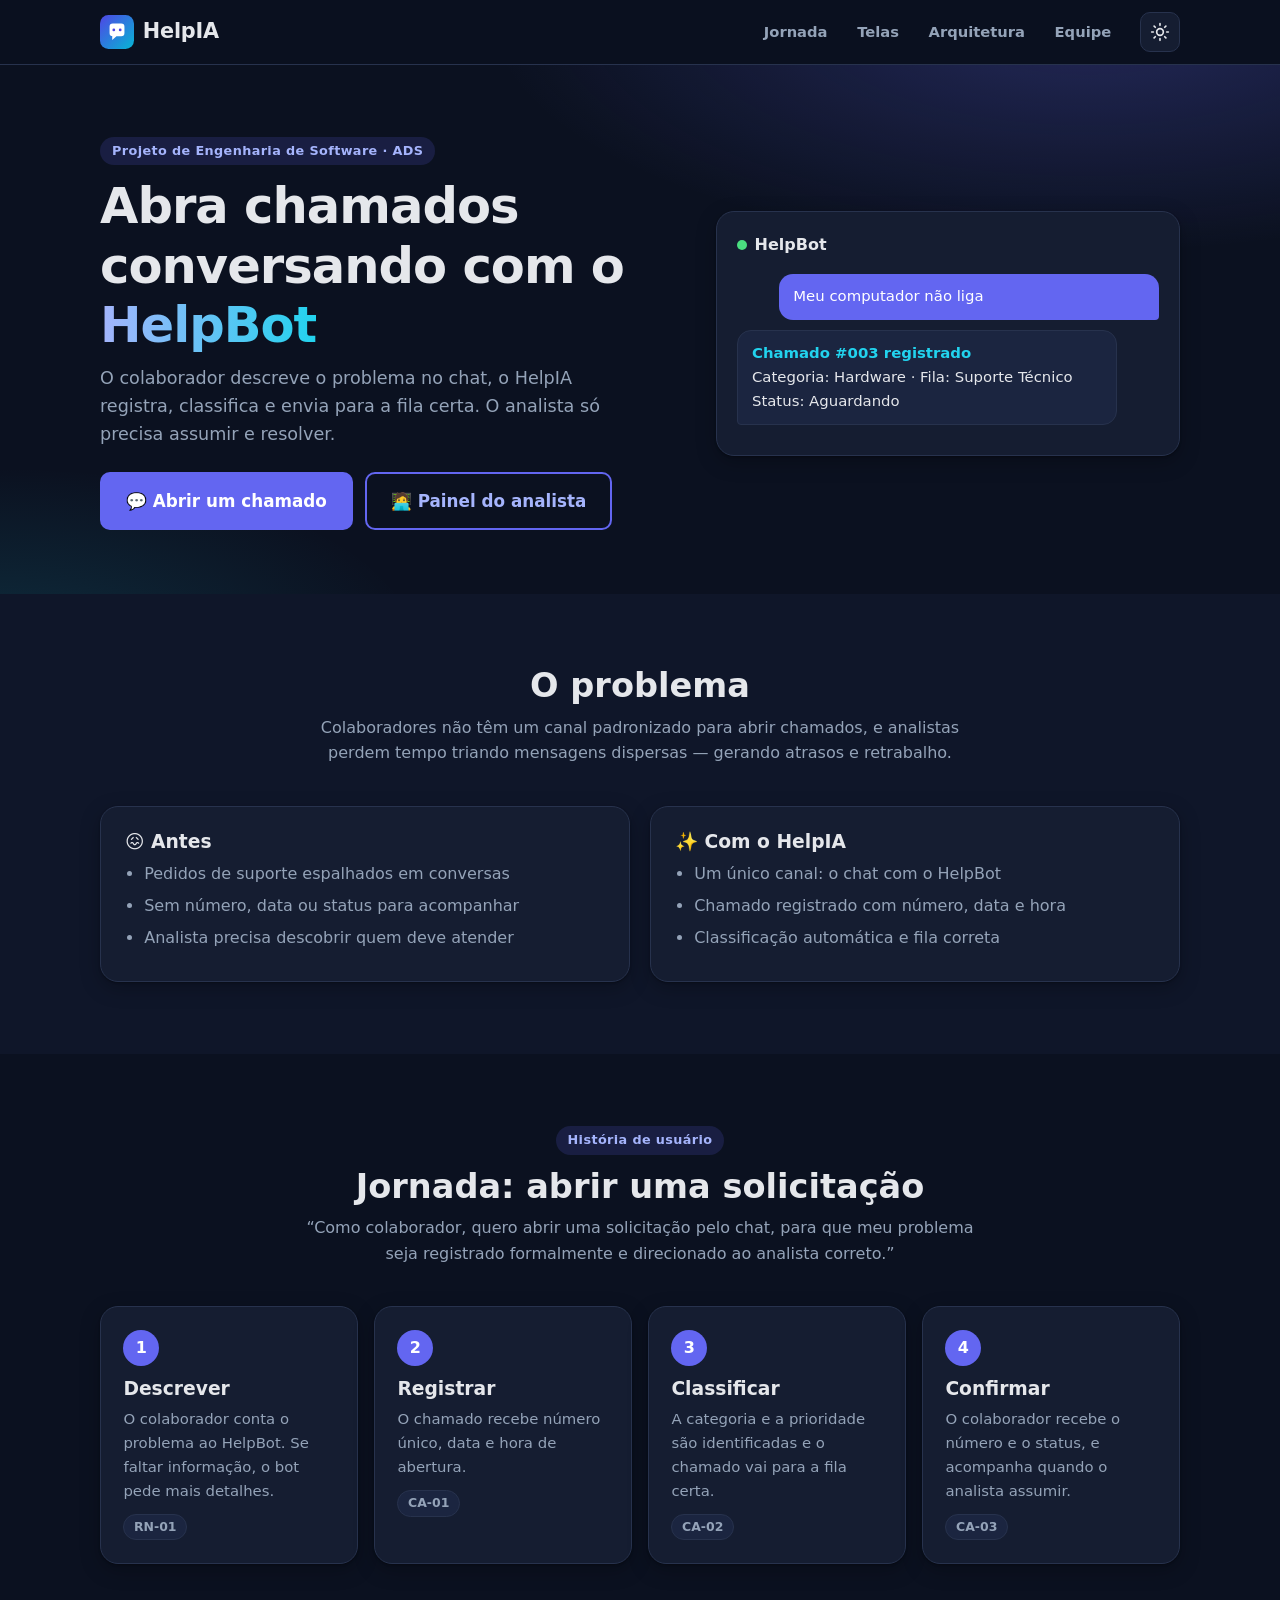
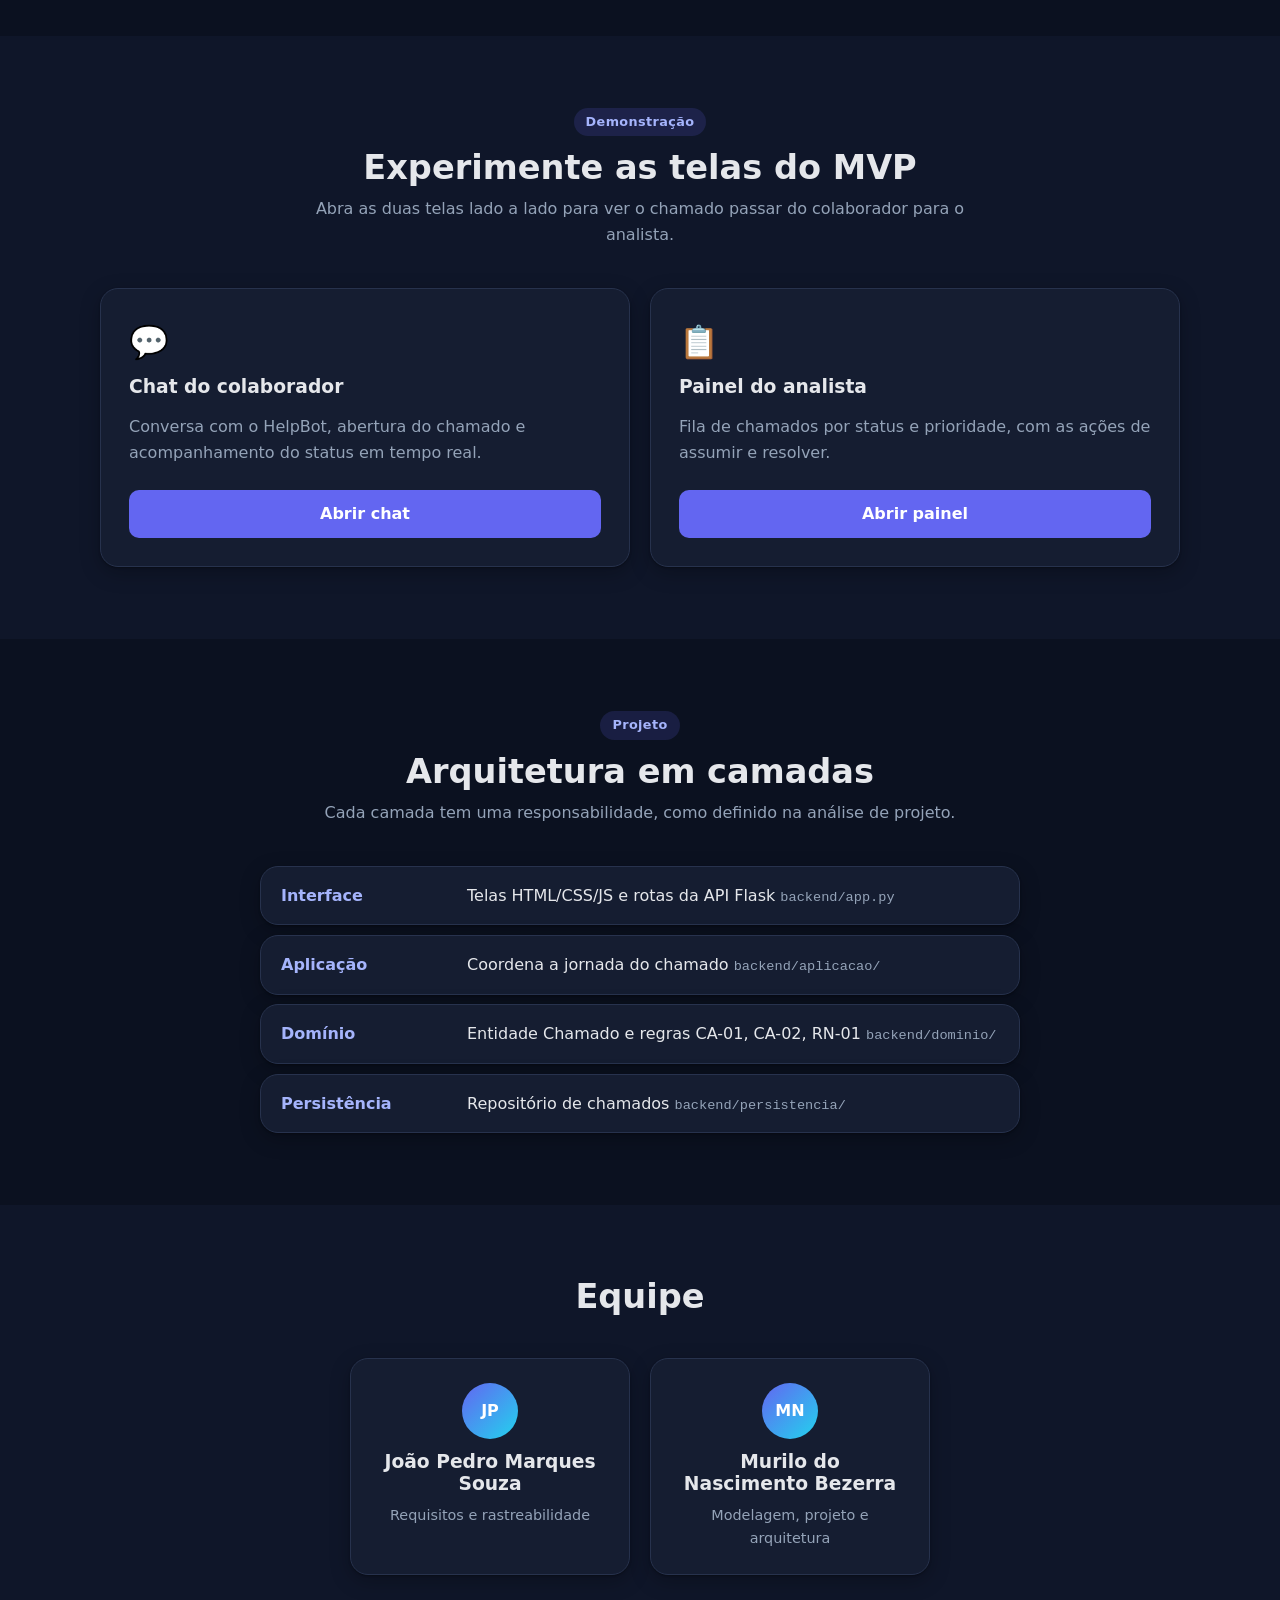
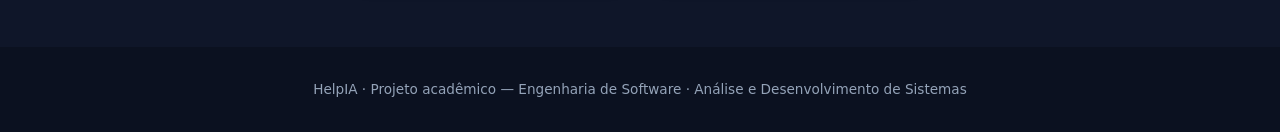
==== commit 771803b5: "Atualizando arquivos" ====
--- a/frontend/index.html
+++ b/frontend/index.html
@@ -3,628 +3,196 @@
 <head>
   <meta charset="UTF-8" />
   <meta name="viewport" content="width=device-width, initial-scale=1.0" />
-  <meta name="description" content="HelpIA — Help Desk corporativo com HelpBot, o copiloto de IA que aprende com a sua equipe. Integre WhatsApp, Telegram e Microsoft Teams. LGPD, SSO e SLA para empresas." />
-  <title>HelpIA — Help Desk corporativo com copiloto de IA</title>
-
-  <link rel="icon" type="image/svg+xml" href="assets/images/logo.svg" />
-  <link rel="stylesheet" href="css/global.css" />
-  <link rel="stylesheet" href="css/components.css" />
-  <link rel="stylesheet" href="css/index.css" />
+  <title>HelpIA — Abertura e triagem de chamados com IA</title>
+  <link rel="icon" type="image/svg+xml" href="assets/logo.svg" />
+  <link rel="stylesheet" href="css/base.css" />
+  <script src="js/tema.js"></script>
+  <link rel="stylesheet" href="css/landing.css" />
 </head>
 <body>
 
-  <!-- ============ HEADER ============ -->
-  <header class="site-header">
-    <div class="container header-inner">
-      <a href="index.html" class="brand" aria-label="HelpIA — página inicial">
-        <img src="assets/images/logo.svg" alt="" class="brand-logo" />
-        <span class="brand-name">Help<span class="brand-accent">IA</span></span>
-      </a>
-
-      <nav class="site-nav" aria-label="Navegação principal">
-        <a href="#como-funciona">Como funciona</a>
-        <a href="#helpbot">HelpBot</a>
-        <a href="#seguranca">Segurança</a>
-        <a href="#planos">Planos</a>
-        <a href="#faq">FAQ</a>
-        <a href="#contato">Contato</a>
+  <header class="topbar">
+    <div class="container topbar-inner">
+      <a href="index.html" class="brand"><img src="assets/logo.svg" alt="" />HelpIA</a>
+      <nav class="nav" aria-label="Navegação principal">
+        <a href="#jornada">Jornada</a>
+        <a href="#telas">Telas</a>
+        <a href="#arquitetura">Arquitetura</a>
+        <a href="#equipe">Equipe</a>
       </nav>
-
-      <div class="header-actions">
-        <a href="login.html" class="btn btn-ghost">Entrar</a>
-        <a href="#contato" class="btn btn-primary">Agendar demo</a>
-      </div>
-
-      <button class="nav-toggle" aria-label="Abrir menu" aria-expanded="false">
-        <span></span><span></span><span></span>
+      <button type="button" class="btn-tema" aria-label="Alternar tema">
+        <svg class="icone-sol" viewBox="0 0 24 24" fill="none" stroke="currentColor" stroke-width="2" stroke-linecap="round" aria-hidden="true"><circle cx="12" cy="12" r="4"/><path d="M12 2v2M12 20v2M4.93 4.93l1.41 1.41M17.66 17.66l1.41 1.41M2 12h2M20 12h2M4.93 19.07l1.41-1.41M17.66 6.34l1.41-1.41"/></svg>
+        <svg class="icone-lua" viewBox="0 0 24 24" fill="none" stroke="currentColor" stroke-width="2" stroke-linecap="round" stroke-linejoin="round" aria-hidden="true"><path d="M21 12.79A9 9 0 1 1 11.21 3 7 7 0 0 0 21 12.79z"/></svg>
       </button>
     </div>
   </header>
 
   <main>
-
-    <!-- ============ HERO (B2B) ============ -->
+    <!-- HERO -->
     <section class="hero">
-      <div class="container hero-inner">
-        <div class="hero-content">
-          <span class="badge badge-ai">🤖 Copiloto de IA nativo · Human-in-the-loop</span>
-          <h1>
-            O help desk corporativo com um
-            <span class="gradient-text">copiloto de IA</span>
-            que aprende com a sua equipe
-          </h1>
-          <p class="hero-subtitle">
-            Centralize chamados de <strong>WhatsApp</strong>, <strong>Telegram</strong> e
-            <strong>Microsoft Teams</strong> — e deixe o <strong>HelpBot</strong> sugerir diagnóstico,
-            passos e rascunho de resposta para seus analistas. Cada resolução alimenta a
-            base de conhecimento da empresa.
+      <div class="container hero-grid">
+        <div>
+          <span class="selo">Projeto de Engenharia de Software · ADS</span>
+          <h1>Abra chamados conversando com o <span class="destaque">HelpBot</span></h1>
+          <p class="hero-sub">
+            O colaborador descreve o problema no chat, o HelpIA registra, classifica e
+            envia para a fila certa. O analista só precisa assumir e resolver.
           </p>
-          <div class="hero-cta">
-            <a href="#contato" class="btn btn-primary btn-lg">📅 Agendar demonstração</a>
-            <a href="cadastro.html" class="btn btn-outline btn-lg">Testar 14 dias grátis</a>
+          <div class="hero-acoes">
+            <a href="chat.html" class="btn btn-primary btn-lg">💬 Abrir um chamado</a>
+            <a href="painel.html" class="btn btn-outline btn-lg">🧑‍💻 Painel do analista</a>
           </div>
-          <p class="hero-note">
-            ✅ Implantação assistida &nbsp;·&nbsp; ✅ Dados no Brasil &nbsp;·&nbsp; ✅ LGPD
-          </p>
         </div>
 
-        <div class="hero-visual" aria-hidden="true">
-          <div class="mockup-card">
-            <div class="mockup-header">
-              <span class="dot dot-red"></span>
-              <span class="dot dot-yellow"></span>
-              <span class="dot dot-green"></span>
-              <span class="mockup-title">Chamado #1234 · WhatsApp</span>
-            </div>
-            <div class="mockup-body">
-              <p class="mockup-client">"Não consigo acessar o sistema hoje 😕"</p>
-              <div class="mockup-helpbot">
-                <div class="helpbot-label">🤖 HelpBot sugere:</div>
-                <ul>
-                  <li>Diagnóstico: possível erro de SSO</li>
-                  <li>Passo 1: verificar token do usuário</li>
-                  <li>Passo 2: resetar cache de sessão</li>
-                </ul>
-                <div class="mockup-confidence">Confiança: 92% · 3 casos similares na base</div>
-              </div>
-            </div>
+        <div class="card mockup" aria-hidden="true">
+          <div class="mockup-topo"><span class="pontinho"></span>HelpBot</div>
+          <div class="balao balao-usuario">Meu computador não liga</div>
+          <div class="balao balao-bot">
+            <strong>Chamado #003 registrado</strong><br />
+            Categoria: Hardware · Fila: Suporte Técnico<br />
+            Status: Aguardando
           </div>
         </div>
       </div>
     </section>
 
-    <!-- ============ LOGOS DE CLIENTES ============ -->
-    <section class="clients">
+    <!-- PROBLEMA -->
+    <section class="secao-alt">
       <div class="container">
-        <p class="clients-label">Empresas que já contam com o HelpIA no atendimento</p>
-        <div class="clients-logos">
-          <span class="client-logo">ACME Corp</span>
-          <span class="client-logo">TechNova</span>
-          <span class="client-logo">FinBank</span>
-          <span class="client-logo">LogiSmart</span>
-          <span class="client-logo">MediCloud</span>
-          <span class="client-logo">RetailOne</span>
+        <div class="secao-titulo">
+          <h2>O problema</h2>
+          <p>
+            Colaboradores não têm um canal padronizado para abrir chamados, e analistas perdem
+            tempo triando mensagens dispersas — gerando atrasos e retrabalho.
+          </p>
         </div>
-      </div>
-    </section>
-
-    <!-- ============ PROBLEMA × SOLUÇÃO ============ -->
-    <section class="problem-solution">
-      <div class="container">
-        <div class="section-header">
-          <h2>O gargalo que ninguém mede</h2>
-          <p>Analistas perdem tempo procurando respostas que a equipe já encontrou antes.</p>
-        </div>
-        <div class="ps-grid">
-          <div class="ps-card ps-card--problem">
-            <h3>😖 Sem HelpIA</h3>
+        <div class="problema-grid">
+          <div class="card">
+            <h3>😖 Antes</h3>
             <ul>
-              <li>Chamados espalhados em 3 ferramentas diferentes</li>
-              <li>Conhecimento preso na cabeça de 1 analista sênior</li>
-              <li>Cliente esperando enquanto o analista pesquisa</li>
-              <li>O mesmo problema é resolvido do zero, várias vezes</li>
-              <li>Onboarding de novo analista leva semanas</li>
+              <li>Pedidos de suporte espalhados em conversas</li>
+              <li>Sem número, data ou status para acompanhar</li>
+              <li>Analista precisa descobrir quem deve atender</li>
             </ul>
           </div>
-          <div class="ps-card ps-card--solution">
-            <h3>✨ Com HelpIA</h3>
+          <div class="card">
+            <h3>✨ Com o HelpIA</h3>
             <ul>
-              <li>Todos os canais em uma única fila</li>
-              <li>HelpBot recupera casos similares em segundos</li>
-              <li>Diagnóstico e rascunho prontos para revisar</li>
-              <li>Cada resolução alimenta a base da equipe</li>
-              <li>Novo analista produtivo no primeiro dia</li>
+              <li>Um único canal: o chat com o HelpBot</li>
+              <li>Chamado registrado com número, data e hora</li>
+              <li>Classificação automática e fila correta</li>
             </ul>
           </div>
         </div>
       </div>
     </section>
 
-    <!-- ============ COMO FUNCIONA ============ -->
-    <section id="como-funciona" class="how-it-works">
+    <!-- JORNADA -->
+    <section id="jornada">
       <div class="container">
-        <div class="section-header">
-          <span class="badge">Fluxo</span>
-          <h2>Como o HelpBot trabalha junto com o analista</h2>
-          <p>Um ciclo contínuo: cada chamado resolvido deixa a IA da sua empresa mais inteligente.</p>
+        <div class="secao-titulo">
+          <span class="selo">História de usuário</span>
+          <h2>Jornada: abrir uma solicitação</h2>
+          <p>
+            “Como colaborador, quero abrir uma solicitação pelo chat, para que meu problema seja
+            registrado formalmente e direcionado ao analista correto.”
+          </p>
         </div>
-
-        <ol class="flow-steps">
-          <li>
-            <div class="step-number">1</div>
-            <h3>Chamado chega</h3>
-            <p>Cliente abre pelo WhatsApp, Telegram ou Teams — sem instalar nada.</p>
+        <ol class="passos">
+          <li class="card">
+            <div class="passo-num">1</div>
+            <h3>Descrever</h3>
+            <p>O colaborador conta o problema ao HelpBot. Se faltar informação, o bot pede mais detalhes.</p>
+            <span class="tag tag-neutra">RN-01</span>
           </li>
-          <li>
-            <div class="step-number">2</div>
-            <h3>HelpBot analisa</h3>
-            <p>IA classifica canal, urgência e busca casos similares na base da equipe.</p>
+          <li class="card">
+            <div class="passo-num">2</div>
+            <h3>Registrar</h3>
+            <p>O chamado recebe número único, data e hora de abertura.</p>
+            <span class="tag tag-neutra">CA-01</span>
           </li>
-          <li>
-            <div class="step-number">3</div>
-            <h3>Analista revisa</h3>
-            <p>Diagnóstico, passos e rascunho aparecem ao lado do chamado. Nada é enviado sem aprovação.</p>
+          <li class="card">
+            <div class="passo-num">3</div>
+            <h3>Classificar</h3>
+            <p>A categoria e a prioridade são identificadas e o chamado vai para a fila certa.</p>
+            <span class="tag tag-neutra">CA-02</span>
           </li>
-          <li>
-            <div class="step-number">4</div>
-            <h3>Base evolui</h3>
-            <p>A resolução vira anotação indexada. O próximo analista já começa com vantagem.</p>
+          <li class="card">
+            <div class="passo-num">4</div>
+            <h3>Confirmar</h3>
+            <p>O colaborador recebe o número e o status, e acompanha quando o analista assumir.</p>
+            <span class="tag tag-neutra">CA-03</span>
           </li>
         </ol>
       </div>
     </section>
 
-    <!-- ============ PILARES DO HELPBOT ============ -->
-    <section id="helpbot" class="features">
+    <!-- TELAS -->
+    <section id="telas" class="secao-alt">
       <div class="container">
-        <div class="section-header">
-          <span class="badge badge-ai">HelpBot</span>
-          <h2>Três poderes no painel do analista</h2>
-          <p>Human-in-the-loop: a IA sugere, o analista decide e aprova.</p>
+        <div class="secao-titulo">
+          <span class="selo">Demonstração</span>
+          <h2>Experimente as telas do MVP</h2>
+          <p>Abra as duas telas lado a lado para ver o chamado passar do colaborador para o analista.</p>
         </div>
-
-        <div class="features-grid">
-          <article class="feature-card">
-            <div class="feature-icon">🎯</div>
-            <h3>Diagnóstico provável</h3>
-            <p>
-              Com base no texto do chamado, no histórico do cliente e nos casos
-              similares da sua equipe, o HelpBot indica a causa mais provável.
-            </p>
+        <div class="telas-grid">
+          <article class="card tela">
+            <div class="tela-icone">💬</div>
+            <h3>Chat do colaborador</h3>
+            <p>Conversa com o HelpBot, abertura do chamado e acompanhamento do status em tempo real.</p>
+            <a href="chat.html" class="btn btn-primary">Abrir chat</a>
           </article>
-
-          <article class="feature-card">
-            <div class="feature-icon">📚</div>
-            <h3>Base de conhecimento viva</h3>
-            <p>
-              Cada anotação salva pelo analista vira conhecimento pesquisável.
-              O HelpBot aprende com a sua equipe — nunca com a internet.
-            </p>
-          </article>
-
-          <article class="feature-card">
-            <div class="feature-icon">✍️</div>
-            <h3>Rascunho de resposta</h3>
-            <p>
-              Gere uma resposta pronta para revisar e enviar em 1 clique.
-              Tom, canal e histórico do cliente são respeitados.
-            </p>
+          <article class="card tela">
+            <div class="tela-icone">📋</div>
+            <h3>Painel do analista</h3>
+            <p>Fila de chamados por status e prioridade, com as ações de assumir e resolver.</p>
+            <a href="painel.html" class="btn btn-primary">Abrir painel</a>
           </article>
         </div>
       </div>
     </section>
 
-    <!-- ============ INTEGRAÇÕES ============ -->
-    <section id="integracoes" class="integrations">
+    <!-- ARQUITETURA -->
+    <section id="arquitetura">
       <div class="container">
-        <div class="section-header">
-          <h2>Onde seu cliente abre o chamado, o HelpIA escuta</h2>
-          <p>Três canais, uma fila única. Sem mudar o hábito do cliente.</p>
+        <div class="secao-titulo">
+          <span class="selo">Projeto</span>
+          <h2>Arquitetura em camadas</h2>
+          <p>Cada camada tem uma responsabilidade, como definido na análise de projeto.</p>
         </div>
+        <div class="camadas">
+          <div class="card camada"><strong>Interface</strong><span>Telas HTML/CSS/JS e rotas da API Flask <code>backend/app.py</code></span></div>
+          <div class="card camada"><strong>Aplicação</strong><span>Coordena a jornada do chamado <code>backend/aplicacao/</code></span></div>
+          <div class="card camada"><strong>Domínio</strong><span>Entidade Chamado e regras CA-01, CA-02, RN-01 <code>backend/dominio/</code></span></div>
+          <div class="card camada"><strong>Persistência</strong><span>Repositório de chamados <code>backend/persistencia/</code></span></div>
+        </div>
+      </div>
+    </section>
 
-        <div class="integrations-grid">
-          <div class="integration-card">
-            <div class="integration-icon">💬</div>
-            <h3>WhatsApp</h3>
-            <p>Integração via API oficial (Business). Atendimento direto no app mais usado do Brasil.</p>
+    <!-- EQUIPE -->
+    <section id="equipe" class="secao-alt">
+      <div class="container">
+        <div class="secao-titulo">
+          <h2>Equipe</h2>
+        </div>
+        <div class="equipe">
+          <div class="card membro">
+            <div class="avatar">JP</div>
+            <h3>João Pedro Marques Souza</h3>
+            <p>Requisitos e rastreabilidade</p>
           </div>
-
-          <div class="integration-card">
-            <div class="integration-icon">✈️</div>
-            <h3>Telegram</h3>
-            <p>Bot dedicado à sua empresa. Ideal para times técnicos e comunidades de produto.</p>
-          </div>
-
-          <div class="integration-card">
-            <div class="integration-icon">🟦</div>
-            <h3>Microsoft Teams</h3>
-            <p>Chamados abertos dentro do Teams corporativo. Perfeito para o fluxo B2B interno.</p>
+          <div class="card membro">
+            <div class="avatar">MN</div>
+            <h3>Murilo do Nascimento Bezerra</h3>
+            <p>Modelagem, projeto e arquitetura</p>
           </div>
         </div>
       </div>
     </section>
-
-    <!-- ============ MÉTRICAS ============ -->
-    <section class="metrics">
-      <div class="container metrics-grid">
-        <div class="metric">
-          <div class="metric-value">-47%</div>
-          <div class="metric-label">no tempo médio de resolução*</div>
-        </div>
-        <div class="metric">
-          <div class="metric-value">3x</div>
-          <div class="metric-label">mais rápido para achar casos similares*</div>
-        </div>
-        <div class="metric">
-          <div class="metric-value">92%</div>
-          <div class="metric-label">das sugestões do HelpBot são aproveitadas*</div>
-        </div>
-        <div class="metric">
-          <div class="metric-value">+1.200</div>
-          <div class="metric-label">anotações na base no primeiro mês*</div>
-        </div>
-      </div>
-      <p class="metrics-note">*Métricas ilustrativas para demonstração do projeto acadêmico.</p>
-    </section>
-
-    <!-- ============ DEPOIMENTO ============ -->
-    <section class="testimonial">
-      <div class="container testimonial-inner">
-        <div class="testimonial-quote-mark" aria-hidden="true">"</div>
-        <blockquote class="testimonial-quote">
-          Reduzimos o tempo de resposta em 40% no primeiro mês. O HelpBot virou
-          o segundo analista do time — e o onboarding de gente nova caiu de
-          três semanas para três dias.
-        </blockquote>
-        <div class="testimonial-author">
-          <div class="testimonial-avatar" aria-hidden="true">MS</div>
-          <div>
-            <div class="testimonial-name">Maria Silva</div>
-            <div class="testimonial-role">Head de Suporte · TechNova</div>
-          </div>
-        </div>
-      </div>
-    </section>
-
-    <!-- ============ SEGURANÇA / COMPLIANCE ============ -->
-    <section id="seguranca" class="security">
-      <div class="container">
-        <div class="section-header">
-          <span class="badge">Segurança & Compliance</span>
-          <h2>Pronto para o jurídico e para o TI</h2>
-          <p>Requisitos que a sua empresa precisa antes de assinar qualquer contrato.</p>
-        </div>
-
-        <div class="security-grid">
-          <article class="security-card">
-            <div class="security-icon">🔒</div>
-            <h3>LGPD compliant</h3>
-            <p>DPA assinado, dados de titulares tratados conforme a lei e política de retenção configurável.</p>
-          </article>
-
-          <article class="security-card">
-            <div class="security-icon">🇧🇷</div>
-            <h3>Dados no Brasil</h3>
-            <p>Hospedagem em região brasileira (AWS São Paulo / Azure Brazil South) para reduzir exposição.</p>
-          </article>
-
-          <article class="security-card">
-            <div class="security-icon">🛡️</div>
-            <h3>Isolamento por tenant</h3>
-            <p>A IA aprende <strong>apenas</strong> com os dados da sua empresa. Nada vaza entre clientes.</p>
-          </article>
-
-          <article class="security-card">
-            <div class="security-icon">🔑</div>
-            <h3>SSO & Auditoria</h3>
-            <p>Login via SAML/SSO corporativo e log completo de ações por usuário (Enterprise).</p>
-          </article>
-
-          <article class="security-card">
-            <div class="security-icon">⏱️</div>
-            <h3>SLA 99,9%</h3>
-            <p>Uptime contratual, monitoramento 24/7 e suporte prioritário nos planos Business e Enterprise.</p>
-          </article>
-
-          <article class="security-card">
-            <div class="security-icon">📤</div>
-            <h3>Portabilidade</h3>
-            <p>Exportação total da base de conhecimento em formato aberto. Seu conhecimento é seu.</p>
-          </article>
-        </div>
-
-        <p class="security-note">
-          📄 Documentação completa de segurança, DPA e questionário de due diligence
-          disponíveis sob solicitação em <a href="mailto:seguranca@helpia.com.br">seguranca@helpia.com.br</a>.
-        </p>
-      </div>
-    </section>
-
-    <!-- ============ PLANOS ============ -->
-    <section id="planos" class="pricing">
-      <div class="container">
-        <div class="section-header">
-          <span class="badge">Planos</span>
-          <h2>Escolha o plano ideal para o tamanho da sua operação</h2>
-          <p>Comece grátis e escale conforme a equipe cresce. Contratos anuais com desconto.</p>
-        </div>
-
-        <div class="pricing-grid">
-
-          <!-- STARTER -->
-          <article class="plan-card">
-            <header class="plan-header">
-              <h3>Starter</h3>
-              <p class="plan-tagline">Para começar a organizar</p>
-              <div class="plan-price">
-                <span class="price-value">R$ 0</span>
-                <span class="price-period">/mês</span>
-              </div>
-            </header>
-            <ul class="plan-features">
-              <li>✅ 1 usuário analista</li>
-              <li>✅ 1 canal de integração</li>
-              <li>✅ 100 chamados por mês</li>
-              <li>✅ HelpBot básico (diagnóstico)</li>
-              <li>✅ Base de conhecimento simples</li>
-              <li class="disabled">❌ Rascunho de resposta IA</li>
-              <li class="disabled">❌ Integração Teams</li>
-              <li class="disabled">❌ SSO e auditoria</li>
-            </ul>
-            <a href="cadastro.html" class="btn btn-outline btn-block">Começar grátis</a>
-          </article>
-
-          <!-- BUSINESS -->
-          <article class="plan-card plan-card--featured">
-            <div class="plan-badge">⭐ Mais escolhido por PMEs</div>
-            <header class="plan-header">
-              <h3>Business</h3>
-              <p class="plan-tagline">Para equipes em crescimento</p>
-              <div class="plan-price">
-                <span class="price-value">R$ 89</span>
-                <span class="price-period">/usuário/mês</span>
-              </div>
-            </header>
-            <ul class="plan-features">
-              <li>✅ Até 10 usuários analistas</li>
-              <li>✅ Todos os 3 canais (WhatsApp, Telegram, Teams)</li>
-              <li>✅ Chamados ilimitados</li>
-              <li>✅ HelpBot completo (diagnóstico + passos + rascunho)</li>
-              <li>✅ Base de conhecimento compartilhada</li>
-              <li>✅ Relatórios e métricas</li>
-              <li>✅ Suporte por e-mail em até 1 dia útil</li>
-              <li class="disabled">❌ SSO / SLA dedicado</li>
-            </ul>
-            <a href="#contato" class="btn btn-primary btn-block">Agendar demonstração</a>
-          </article>
-
-          <!-- ENTERPRISE -->
-          <article class="plan-card">
-            <header class="plan-header">
-              <h3>Enterprise</h3>
-              <p class="plan-tagline">Para operações críticas</p>
-              <div class="plan-price">
-                <span class="price-value">Sob consulta</span>
-              </div>
-            </header>
-            <ul class="plan-features">
-              <li>✅ Usuários ilimitados</li>
-              <li>✅ Todos os canais + customizações</li>
-              <li>✅ HelpBot com IA treinada no seu domínio</li>
-              <li>✅ Base de conhecimento exportável</li>
-              <li>✅ SSO / SAML e auditoria completa</li>
-              <li>✅ SLA dedicado 99,9%</li>
-              <li>✅ Onboarding e suporte prioritário</li>
-              <li>✅ DPA e due diligence de segurança</li>
-            </ul>
-            <a href="#contato" class="btn btn-outline btn-block">Falar com vendas</a>
-          </article>
-
-        </div>
-
-        <p class="pricing-footnote">
-          💡 Todos os planos pagos têm <strong>14 dias de teste</strong>.
-          A IA do HelpBot <strong>sempre sugere, nunca envia sozinha</strong> — o analista aprova cada resposta.
-          Emitimos nota fiscal e aceitamos boleto para CNPJ.
-        </p>
-      </div>
-    </section>
-
-    <!-- ============ FAQ ============ -->
-    <section id="faq" class="faq">
-      <div class="container">
-        <div class="section-header">
-          <span class="badge">FAQ</span>
-          <h2>Perguntas frequentes de quem decide</h2>
-        </div>
-
-        <div class="faq-list">
-          <details class="faq-item">
-            <summary>A IA decide sozinha a resposta ao cliente?</summary>
-            <p>
-              Não. O HelpBot é <strong>human-in-the-loop</strong>: ele sugere diagnóstico,
-              passos e rascunho, mas o analista sempre revisa e aprova antes de qualquer
-              resposta chegar ao cliente.
-            </p>
-          </details>
-
-          <details class="faq-item">
-            <summary>Os dados da minha empresa treinam a IA de outros clientes?</summary>
-            <p>
-              Não. Cada empresa tem seu <strong>tenant isolado</strong>. O HelpBot aprende
-              apenas com as anotações da sua própria equipe. Nada é compartilhado entre
-              clientes.
-            </p>
-          </details>
-
-          <details class="faq-item">
-            <summary>Onde os dados ficam hospedados?</summary>
-            <p>
-              Em infraestrutura AWS (região São Paulo) ou Azure (Brazil South),
-              conforme o plano. Documentação completa de segurança, DPA e due diligence
-              disponíveis para o jurídico da sua empresa.
-            </p>
-          </details>
-
-          <details class="faq-item">
-            <summary>É possível exportar a base de conhecimento se sairmos?</summary>
-            <p>
-              Sim. Todos os planos permitem exportação total da base em formato aberto
-              (JSON/Markdown). O conhecimento construído pela sua equipe é seu.
-            </p>
-          </details>
-
-          <details class="faq-item">
-            <summary>Vocês emitem nota fiscal e aceitam boleto?</summary>
-            <p>
-              Sim. Atendemos CNPJ com emissão de NF-e, aceitamos boleto, PIX e cartão
-              corporativo. Contratos anuais têm desconto progressivo.
-            </p>
-          </details>
-
-          <details class="faq-item">
-            <summary>Tem contrato de SLA para operações críticas?</summary>
-            <p>
-              Sim, no plano Enterprise. SLA de 99,9% de uptime, monitoramento 24/7,
-              suporte dedicado e cláusula de penalidade em contrato.
-            </p>
-          </details>
-
-          <details class="faq-item">
-            <summary>Quanto tempo leva a implantação?</summary>
-            <p>
-              Starter e Business: autoatendimento em minutos. Enterprise: onboarding
-              assistido em até 5 dias úteis, incluindo conexão com seus canais e
-              treinamento do time.
-            </p>
-          </details>
-
-          <details class="faq-item">
-            <summary>É possível integrar com nosso CRM ou ERP?</summary>
-            <p>
-              Sim, via API pública e webhooks (Business e Enterprise). Também é possível
-              configurar integrações customizadas no Enterprise com o time de soluções.
-            </p>
-          </details>
-        </div>
-      </div>
-    </section>
-
-    <!-- ============ CTA FINAL ============ -->
-    <section class="final-cta">
-      <div class="container final-cta-inner">
-        <h2>Pronto para dar um copiloto de IA à sua operação de suporte?</h2>
-        <p>Agende uma demonstração guiada com nosso time — ou comece grátis e veja em minutos.</p>
-        <div class="hero-cta">
-          <a href="#contato" class="btn btn-primary btn-lg">📅 Agendar demonstração</a>
-          <a href="cadastro.html" class="btn btn-outline btn-lg">Começar grátis</a>
-        </div>
-      </div>
-    </section>
-
-    <!-- ============ CONTATO ============ -->
-    <section id="contato" class="contact">
-      <div class="container contact-inner">
-        <div class="contact-text">
-          <h2>Fale com o time comercial</h2>
-          <p>
-            Conte um pouco sobre a operação de suporte da sua empresa. Nossa equipe
-            responde em até 1 dia útil com uma proposta ajustada ao seu cenário.
-          </p>
-          <ul class="contact-list">
-            <li>💼 Vendas: <a href="mailto:vendas@helpia.com.br">vendas@helpia.com.br</a></li>
-            <li>🛠️ Suporte: <a href="mailto:contato@helpia.com.br">contato@helpia.com.br</a></li>
-            <li>🔒 Segurança: <a href="mailto:seguranca@helpia.com.br">seguranca@helpia.com.br</a></li>
-            <li>📞 Comercial: (11) 4000-0000 · seg–sex 9h–18h</li>
-          </ul>
-        </div>
-
-        <form class="contact-form" id="contactForm" novalidate>
-          <div class="form-row">
-            <label for="contact-name">Nome</label>
-            <input type="text" id="contact-name" name="name" required placeholder="Seu nome" />
-          </div>
-          <div class="form-row">
-            <label for="contact-email">E-mail corporativo</label>
-            <input type="email" id="contact-email" name="email" required placeholder="voce@empresa.com" />
-          </div>
-          <div class="form-row">
-            <label for="contact-company">Empresa</label>
-            <input type="text" id="contact-company" name="company" required placeholder="Razão social ou nome fantasia" />
-          </div>
-          <div class="form-row">
-            <label for="contact-size">Tamanho do time de suporte</label>
-            <select id="contact-size" name="size">
-              <option value="">Selecione…</option>
-              <option value="1-5">1 a 5 analistas</option>
-              <option value="6-10">6 a 10 analistas</option>
-              <option value="11-30">11 a 30 analistas</option>
-              <option value="31+">31+ analistas</option>
-            </select>
-          </div>
-          <div class="form-row">
-            <label for="contact-message">Mensagem</label>
-            <textarea id="contact-message" name="message" rows="4" required placeholder="Como podemos ajudar sua operação?"></textarea>
-          </div>
-          <button type="submit" class="btn btn-primary btn-block">Enviar mensagem</button>
-          <p class="form-feedback" id="contactFeedback" role="status" aria-live="polite"></p>
-        </form>
-      </div>
-    </section>
-
   </main>
 
-  <!-- ============ FOOTER ============ -->
-  <footer class="site-footer">
-    <div class="container footer-inner">
-      <div class="footer-brand">
-        <a href="index.html" class="brand">
-          <img src="assets/images/logo.svg" alt="" class="brand-logo" />
-          <span class="brand-name">Help<span class="brand-accent">IA</span></span>
-        </a>
-        <p>Help desk corporativo com copiloto de IA que aprende com a sua equipe.</p>
-        <p class="footer-company">
-          HelpIA Tecnologia LTDA<br />
-          CNPJ 00.000.000/0001-00<br />
-          Av. Paulista, 1000 — São Paulo/SP
-        </p>
-      </div>
-
-      <div class="footer-col">
-        <h4>Produto</h4>
-        <ul>
-          <li><a href="#como-funciona">Como funciona</a></li>
-          <li><a href="#helpbot">HelpBot</a></li>
-          <li><a href="#integracoes">Integrações</a></li>
-          <li><a href="#planos">Planos</a></li>
-        </ul>
-      </div>
-
-      <div class="footer-col">
-        <h4>Empresa</h4>
-        <ul>
-          <li><a href="#contato">Contato comercial</a></li>
-          <li><a href="#seguranca">Segurança</a></li>
-          <li><a href="#faq">FAQ</a></li>
-          <li><a href="#">Sobre</a></li>
-        </ul>
-      </div>
-
-      <div class="footer-col">
-        <h4>Legal</h4>
-        <ul>
-          <li><a href="#">Termos de uso</a></li>
-          <li><a href="#">Política de privacidade</a></li>
-          <li><a href="#">DPA / LGPD</a></li>
-        </ul>
-      </div>
-    </div>
-
-    <div class="container footer-bottom">
-      <p>© 2025 HelpIA Tecnologia LTDA · Projeto acadêmico — Engenharia de Software.</p>
-    </div>
+  <footer class="rodape">
+    HelpIA · Projeto acadêmico — Engenharia de Software · Análise e Desenvolvimento de Sistemas
   </footer>
-
-  <script src="js/main.js"></script>
 </body>
-</html>+</html>
--- a/frontend/css/base.css
+++ b/frontend/css/base.css
@@ -0,0 +1,247 @@
+/* =========================================================
+   base.css — temas, reset, tipografia e componentes comuns
+   Tema padrão: ESCURO. O tema claro é aplicado com
+   <html data-theme="light"> (ver js/tema.js).
+   ========================================================= */
+
+/* ---------- Tema escuro (padrão) ---------- */
+:root {
+  color-scheme: dark;
+
+  --primary: #6366f1;
+  --primary-dark: #4f46e5;
+  --primary-text: #a5b4fc;
+  --primary-soft: rgba(99, 102, 241, .16);
+  --ai: #22d3ee;
+  --ai-soft: rgba(34, 211, 238, .12);
+
+  --bg: #0b1120;
+  --bg-alt: #0f1629;
+  --surface: #151d31;
+  --surface-2: #1b2540;
+  --border: #27324d;
+  --text: #e5e7eb;
+  --muted: #94a3b8;
+
+  --success: #4ade80;
+  --success-solid: #16a34a;
+  --success-soft: rgba(74, 222, 128, .14);
+  --warning: #fbbf24;
+  --warning-soft: rgba(251, 191, 36, .14);
+  --danger: #f87171;
+  --danger-soft: rgba(248, 113, 113, .14);
+
+  --alerta-bg: rgba(251, 191, 36, .08);
+  --alerta-borda: rgba(251, 191, 36, .45);
+  --sucesso-bg: rgba(74, 222, 128, .07);
+  --sucesso-borda: rgba(74, 222, 128, .4);
+
+  --topbar: rgba(11, 17, 32, .85);
+  --brilho-1: rgba(99, 102, 241, .28);
+  --brilho-2: rgba(34, 211, 238, .14);
+  --shadow: 0 1px 2px rgba(0, 0, 0, .3), 0 6px 20px rgba(0, 0, 0, .25);
+
+  --radius: 12px;
+  --radius-lg: 18px;
+  --container: 1120px;
+  --font: 'Inter', system-ui, -apple-system, 'Segoe UI', Roboto, sans-serif;
+}
+
+/* ---------- Tema claro ---------- */
+:root[data-theme="light"] {
+  color-scheme: light;
+
+  --primary: #4f46e5;
+  --primary-dark: #4338ca;
+  --primary-text: #4f46e5;
+  --primary-soft: #eef2ff;
+  --ai: #0891b2;
+  --ai-soft: #ecfeff;
+
+  --bg: #ffffff;
+  --bg-alt: #f6f7fb;
+  --surface: #ffffff;
+  --surface-2: #ffffff;
+  --border: #e2e8f0;
+  --text: #0f172a;
+  --muted: #64748b;
+
+  --success: #16a34a;
+  --success-solid: #16a34a;
+  --success-soft: #dcfce7;
+  --warning: #b45309;
+  --warning-soft: #fef3c7;
+  --danger: #dc2626;
+  --danger-soft: #fee2e2;
+
+  --alerta-bg: #fffbeb;
+  --alerta-borda: #fcd34d;
+  --sucesso-bg: #f0fdf4;
+  --sucesso-borda: #86efac;
+
+  --topbar: rgba(255, 255, 255, .92);
+  --brilho-1: #e0e7ff;
+  --brilho-2: #cffafe;
+  --shadow: 0 1px 2px rgba(15, 23, 42, .06), 0 4px 16px rgba(15, 23, 42, .06);
+}
+
+*, *::before, *::after { box-sizing: border-box; }
+html { scroll-behavior: smooth; }
+body {
+  margin: 0;
+  font-family: var(--font);
+  font-size: 16px;
+  line-height: 1.6;
+  color: var(--text);
+  background: var(--bg-alt);
+  -webkit-font-smoothing: antialiased;
+  transition: background-color .2s, color .2s;
+}
+h1, h2, h3 { margin: 0 0 .5rem; line-height: 1.2; }
+p { margin: 0 0 1rem; }
+a { color: var(--primary-text); text-decoration: none; }
+img { max-width: 100%; display: block; }
+[hidden] { display: none !important; }
+
+.container {
+  width: 100%;
+  max-width: var(--container);
+  margin: 0 auto;
+  padding-inline: 20px;
+}
+
+/* ---------- Cabeçalho ---------- */
+.topbar {
+  position: sticky;
+  top: 0;
+  z-index: 10;
+  background: var(--topbar);
+  backdrop-filter: blur(8px);
+  border-bottom: 1px solid var(--border);
+}
+.topbar-inner {
+  display: flex;
+  align-items: center;
+  gap: 1rem;
+  min-height: 64px;
+  flex-wrap: wrap;
+}
+.brand {
+  display: flex;
+  align-items: center;
+  gap: .55rem;
+  margin-right: auto;
+  color: var(--text);
+  font-weight: 800;
+  font-size: 1.3rem;
+  letter-spacing: -.01em;
+}
+.brand img { width: 34px; height: 34px; }
+.nav { display: flex; gap: .25rem; flex-wrap: wrap; }
+.nav a {
+  padding: .45rem .8rem;
+  border-radius: 8px;
+  color: var(--muted);
+  font-weight: 600;
+  font-size: .92rem;
+}
+.nav a:hover { background: var(--surface-2); color: var(--text); }
+.nav a.ativo { background: var(--primary-soft); color: var(--primary-text); }
+
+/* ---------- Botão de tema ---------- */
+.btn-tema {
+  width: 40px;
+  height: 40px;
+  display: grid;
+  place-items: center;
+  border: 1px solid var(--border);
+  border-radius: 10px;
+  background: var(--surface);
+  color: var(--text);
+  cursor: pointer;
+  transition: background .15s, border-color .15s, transform .15s;
+}
+.btn-tema:hover { border-color: var(--primary); transform: rotate(-12deg); }
+.btn-tema svg { width: 20px; height: 20px; }
+.btn-tema .icone-lua { display: none; }
+:root[data-theme="light"] .btn-tema .icone-sol { display: none; }
+:root[data-theme="light"] .btn-tema .icone-lua { display: block; }
+
+/* ---------- Botões ---------- */
+.btn {
+  display: inline-flex;
+  align-items: center;
+  justify-content: center;
+  gap: .45rem;
+  padding: .6rem 1.1rem;
+  border: 2px solid transparent;
+  border-radius: 10px;
+  font: inherit;
+  font-weight: 600;
+  cursor: pointer;
+  transition: background .15s, transform .1s, box-shadow .15s;
+}
+.btn:active { transform: translateY(1px); }
+.btn:disabled { opacity: .55; cursor: not-allowed; }
+.btn-primary { background: var(--primary); color: #fff; }
+.btn-primary:hover { background: var(--primary-dark); }
+.btn-outline { background: transparent; color: var(--primary-text); border-color: var(--primary); }
+.btn-outline:hover { background: var(--primary-soft); }
+.btn-success { background: var(--success-solid); color: #fff; }
+.btn-success:hover { filter: brightness(.95); }
+.btn-lg { padding: .85rem 1.5rem; font-size: 1.05rem; }
+.btn-sm { padding: .4rem .8rem; font-size: .88rem; }
+
+/* ---------- Etiquetas de status / prioridade ---------- */
+.tag {
+  display: inline-block;
+  padding: .15rem .6rem;
+  border-radius: 999px;
+  font-size: .78rem;
+  font-weight: 700;
+  white-space: nowrap;
+}
+.tag-aguardando     { background: var(--warning-soft); color: var(--warning); }
+.tag-em-atendimento { background: var(--primary-soft); color: var(--primary-text); }
+.tag-resolvido      { background: var(--success-soft); color: var(--success); }
+.tag-alta           { background: var(--danger-soft);  color: var(--danger); }
+.tag-normal         { background: var(--ai-soft);      color: var(--ai); }
+.tag-neutra         { background: var(--surface-2);    color: var(--muted); border: 1px solid var(--border); }
+
+/* ---------- Cartão ---------- */
+.card {
+  background: var(--surface);
+  border: 1px solid var(--border);
+  border-radius: var(--radius-lg);
+  box-shadow: var(--shadow);
+}
+
+/* ---------- Campos ---------- */
+.campo { display: flex; flex-direction: column; gap: .25rem; font-size: .85rem; font-weight: 600; color: var(--muted); }
+.campo input, .input {
+  font: inherit;
+  font-weight: 400;
+  color: var(--text);
+  padding: .55rem .8rem;
+  border: 1.5px solid var(--border);
+  border-radius: 10px;
+  background: var(--surface-2);
+}
+.campo input:focus, .input:focus { outline: none; border-color: var(--primary); box-shadow: 0 0 0 3px var(--primary-soft); }
+.input::placeholder { color: var(--muted); }
+
+.aviso-offline {
+  margin: 1rem 0;
+  padding: .75rem 1rem;
+  border-radius: var(--radius);
+  background: var(--danger-soft);
+  color: var(--danger);
+  font-size: .9rem;
+}
+
+.rodape {
+  padding: 2rem 0;
+  text-align: center;
+  color: var(--muted);
+  font-size: .85rem;
+}
--- a/frontend/css/landing.css
+++ b/frontend/css/landing.css
@@ -0,0 +1,97 @@
+/* =========================================================
+   landing.css — página inicial (index.html)
+   ========================================================= */
+
+body { background: var(--bg); }
+
+section { padding: 4.5rem 0; }
+.secao-alt { background: var(--bg-alt); }
+.secao-titulo { text-align: center; max-width: 680px; margin: 0 auto 2.5rem; }
+.secao-titulo h2 { font-size: clamp(1.5rem, 3vw, 2.1rem); }
+.secao-titulo p { color: var(--muted); }
+.selo {
+  display: inline-block;
+  margin-bottom: .75rem;
+  padding: .25rem .75rem;
+  border-radius: 999px;
+  background: var(--primary-soft);
+  color: var(--primary-text);
+  font-size: .8rem;
+  font-weight: 700;
+  letter-spacing: .03em;
+}
+
+/* ---------- Hero ---------- */
+.hero {
+  padding: 4.5rem 0 4rem;
+  background: radial-gradient(1000px 400px at 85% -10%, var(--brilho-1) 0%, transparent 60%),
+              radial-gradient(700px 300px at 0% 110%, var(--brilho-2) 0%, transparent 60%);
+}
+.hero-grid { display: grid; grid-template-columns: 1.1fr .9fr; gap: 3rem; align-items: center; }
+.hero h1 { font-size: clamp(2rem, 4.5vw, 3.1rem); letter-spacing: -.02em; }
+.destaque {
+  background: linear-gradient(90deg, var(--primary-text), var(--ai));
+  -webkit-background-clip: text;
+  background-clip: text;
+  color: transparent;
+}
+.hero-sub { font-size: 1.1rem; color: var(--muted); max-width: 540px; }
+.hero-acoes { display: flex; gap: .75rem; flex-wrap: wrap; margin-top: 1.5rem; }
+
+.mockup { padding: 1.25rem; }
+.mockup-topo { display: flex; align-items: center; gap: .5rem; font-weight: 700; margin-bottom: 1rem; }
+.mockup-topo .pontinho { width: 10px; height: 10px; border-radius: 50%; background: var(--success); }
+.balao { padding: .7rem .9rem; border-radius: 14px; margin-bottom: .6rem; font-size: .93rem; max-width: 90%; }
+.balao-usuario { margin-left: auto; background: var(--primary); color: #fff; border-bottom-right-radius: 4px; }
+.balao-bot { background: var(--surface-2); border: 1px solid var(--border); border-bottom-left-radius: 4px; }
+.balao-bot strong { color: var(--ai); }
+
+/* ---------- Problema ---------- */
+.problema-grid { display: grid; grid-template-columns: 1fr 1fr; gap: 1.25rem; }
+.problema-grid .card { padding: 1.5rem; }
+.problema-grid ul { margin: 0; padding-left: 1.2rem; color: var(--muted); }
+.problema-grid li { margin-bottom: .4rem; }
+
+/* ---------- Jornada ---------- */
+.passos { list-style: none; padding: 0; margin: 0; display: grid; grid-template-columns: repeat(4, 1fr); gap: 1rem; }
+.passos li { padding: 1.4rem; }
+.passo-num {
+  width: 36px; height: 36px; border-radius: 50%;
+  display: grid; place-items: center;
+  background: var(--primary); color: #fff; font-weight: 800;
+  margin-bottom: .75rem;
+}
+.passos p { color: var(--muted); font-size: .93rem; margin-bottom: .6rem; }
+
+/* ---------- Telas ---------- */
+.telas-grid { display: grid; grid-template-columns: 1fr 1fr; gap: 1.25rem; }
+.tela { padding: 1.75rem; display: flex; flex-direction: column; gap: .5rem; }
+.tela-icone { font-size: 2rem; }
+.tela p { color: var(--muted); flex: 1; }
+
+/* ---------- Arquitetura ---------- */
+.camadas { display: grid; gap: .6rem; max-width: 760px; margin: 0 auto; }
+.camada { display: grid; grid-template-columns: 170px 1fr; gap: 1rem; padding: 1rem 1.25rem; align-items: center; }
+.camada strong { color: var(--primary-text); }
+.camada code { font-size: .85rem; color: var(--muted); }
+
+/* ---------- Equipe ---------- */
+.equipe { display: flex; gap: 1.25rem; justify-content: center; flex-wrap: wrap; }
+.membro { padding: 1.5rem; text-align: center; width: 280px; max-width: 100%; }
+.avatar {
+  width: 56px; height: 56px; margin: 0 auto .75rem; border-radius: 50%;
+  display: grid; place-items: center;
+  background: linear-gradient(135deg, var(--primary), var(--ai));
+  color: #fff; font-weight: 800;
+}
+.membro p { color: var(--muted); font-size: .9rem; margin: 0; }
+
+@media (max-width: 900px) {
+  .hero-grid, .problema-grid, .telas-grid { grid-template-columns: 1fr; }
+  .passos { grid-template-columns: 1fr 1fr; }
+}
+@media (max-width: 560px) {
+  .passos { grid-template-columns: 1fr; }
+  .camada { grid-template-columns: 1fr; gap: .2rem; }
+  section { padding: 3rem 0; }
+}
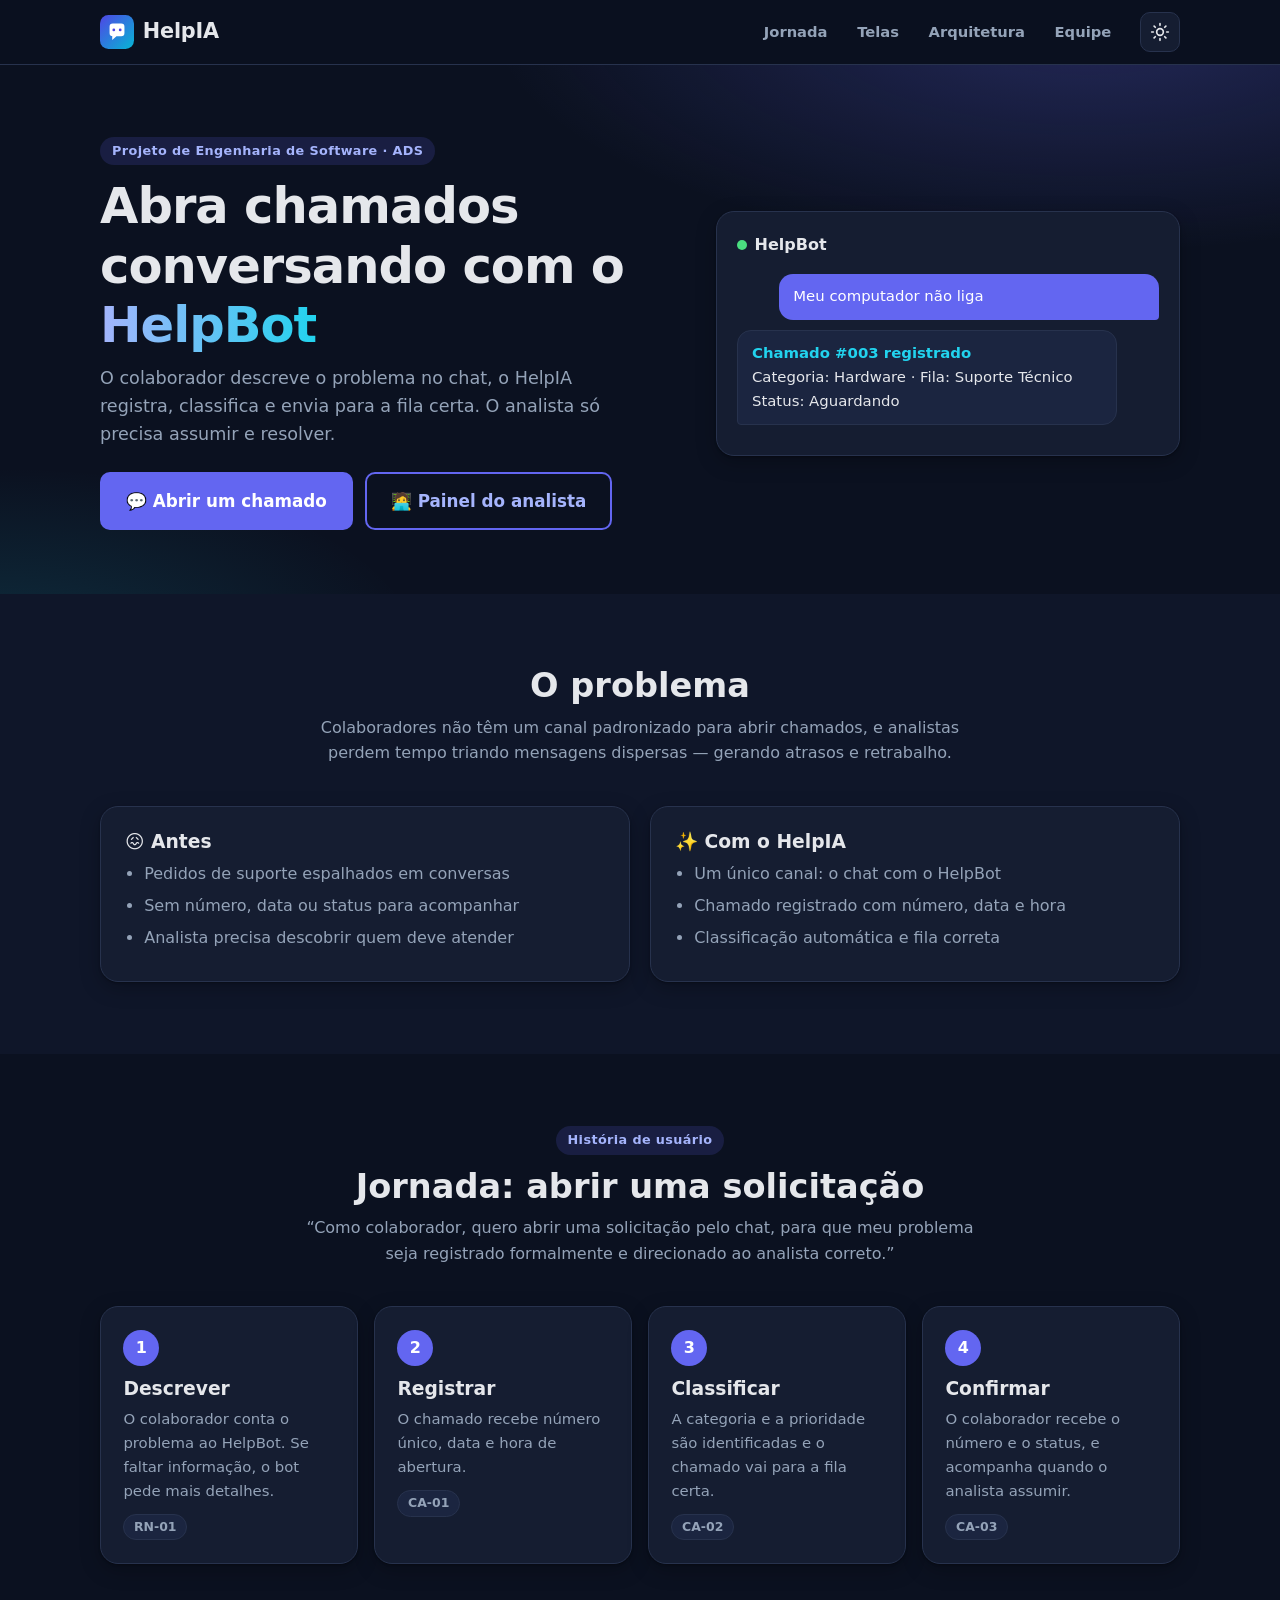
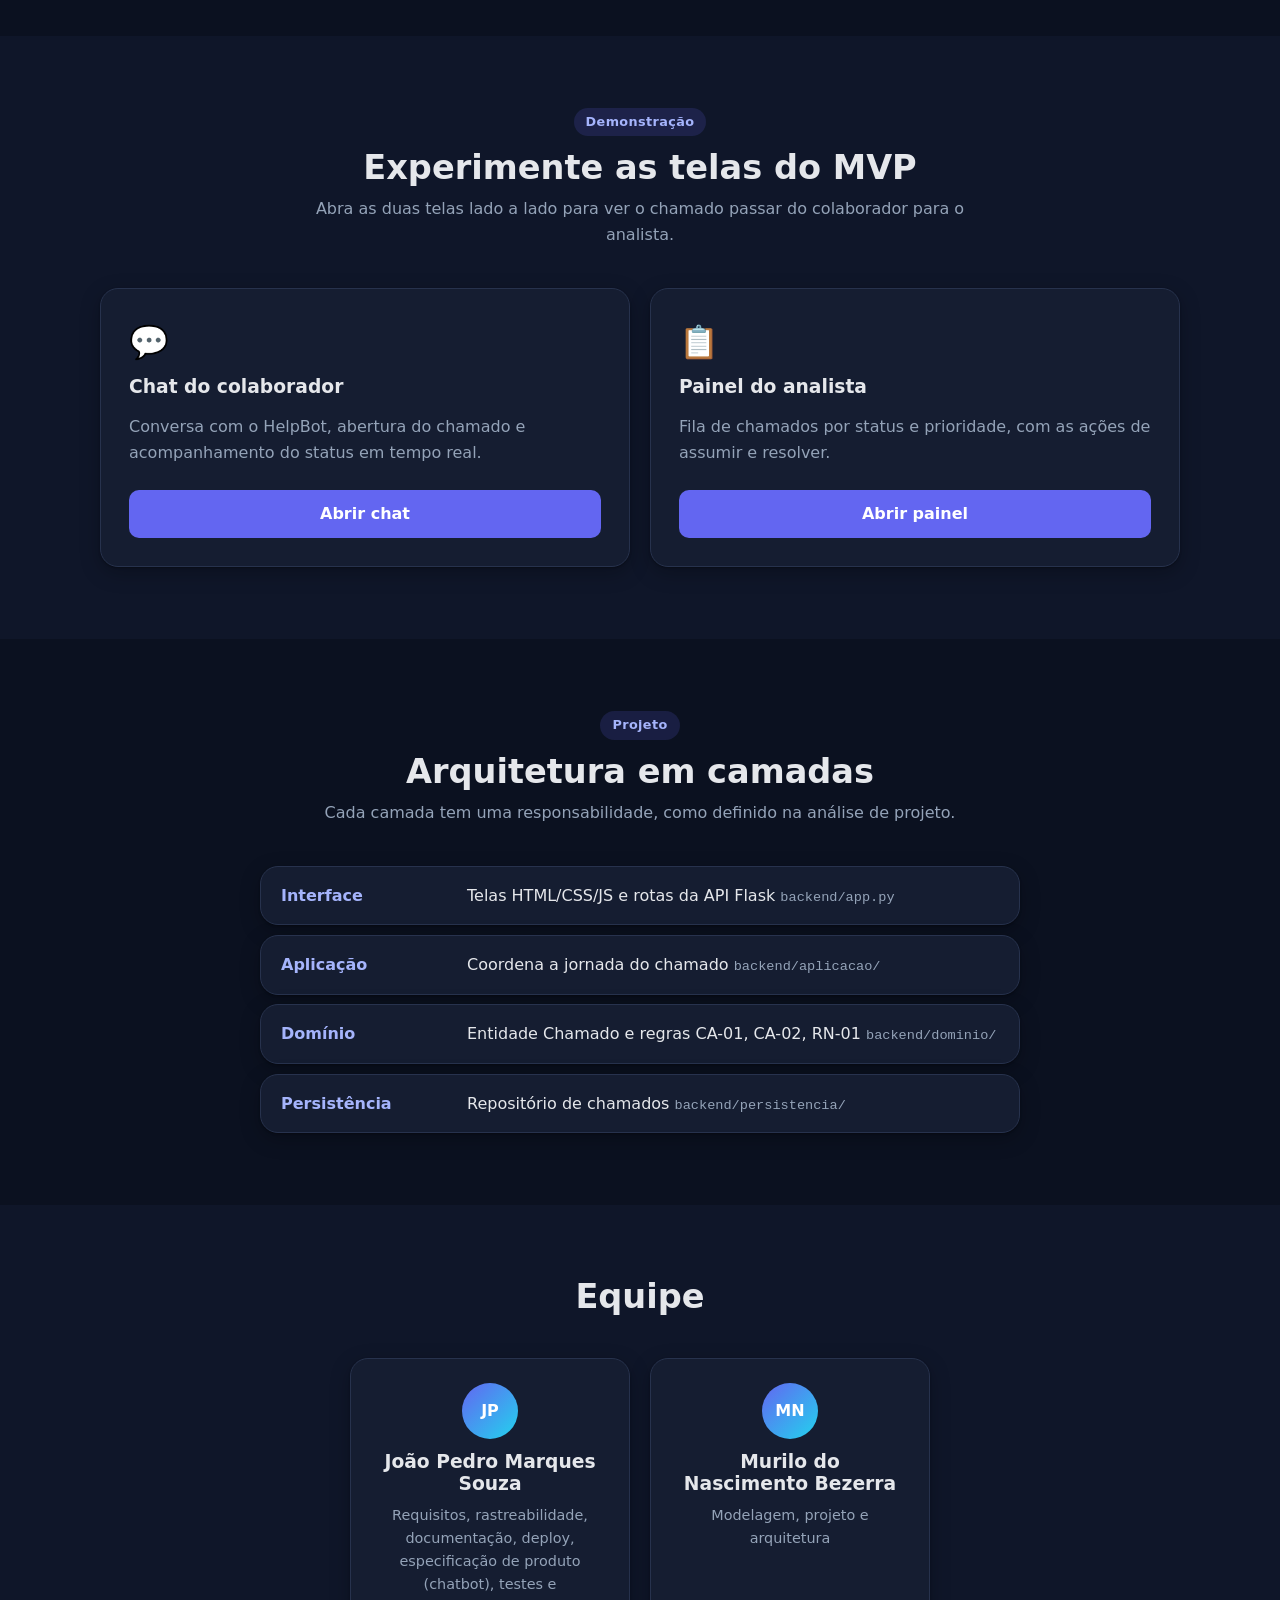
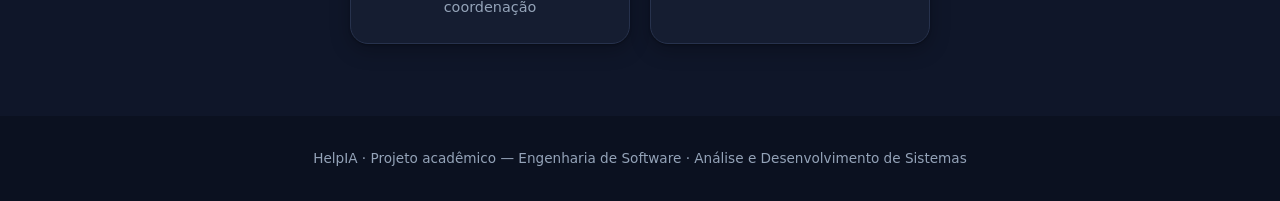
==== commit 7aa47473: "docs: atualiza responsabilidades de João Pedro no README e index.html - Requisitos, rastreabilidade," ====
--- a/frontend/index.html
+++ b/frontend/index.html
@@ -179,7 +179,7 @@
           <div class="card membro">
             <div class="avatar">JP</div>
             <h3>João Pedro Marques Souza</h3>
-            <p>Requisitos e rastreabilidade</p>
+            <p>Requisitos, rastreabilidade, documentação, deploy, especificação de produto (chatbot), testes e coordenação</p>
           </div>
           <div class="card membro">
             <div class="avatar">MN</div>
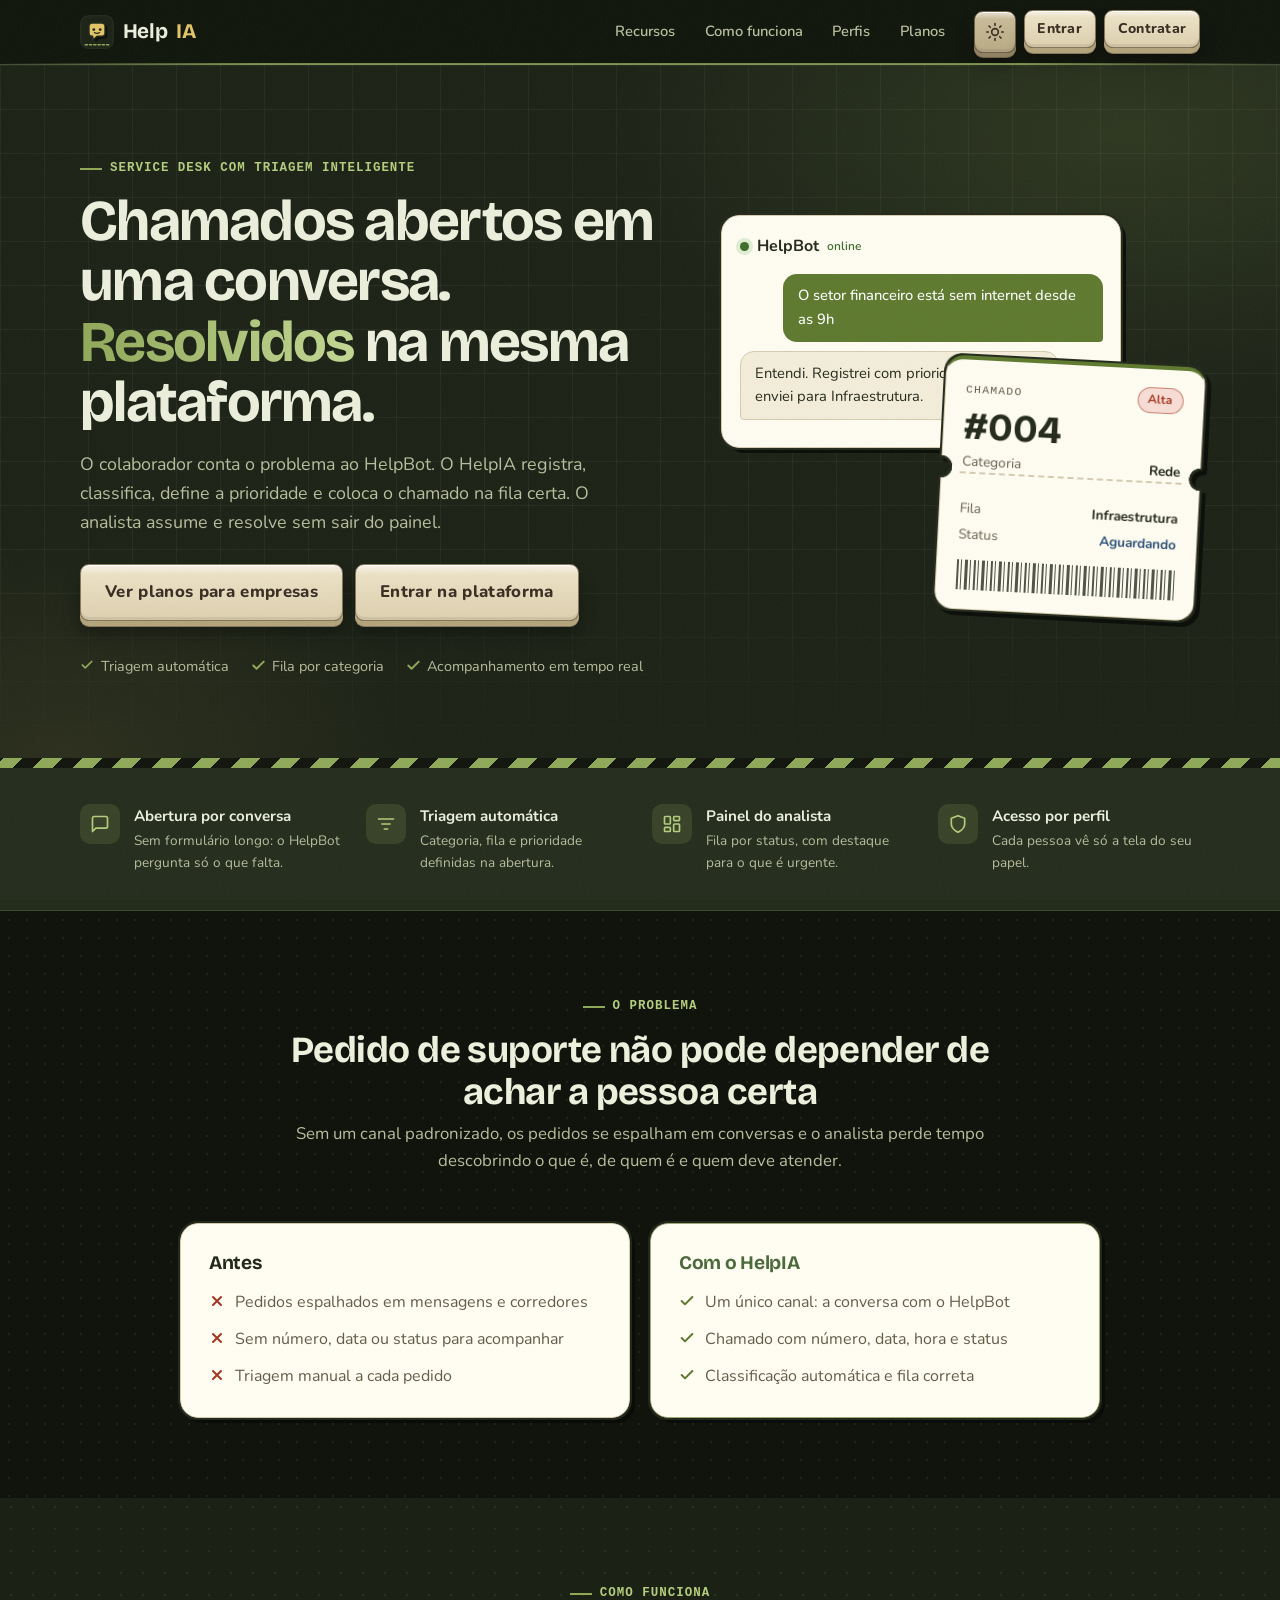
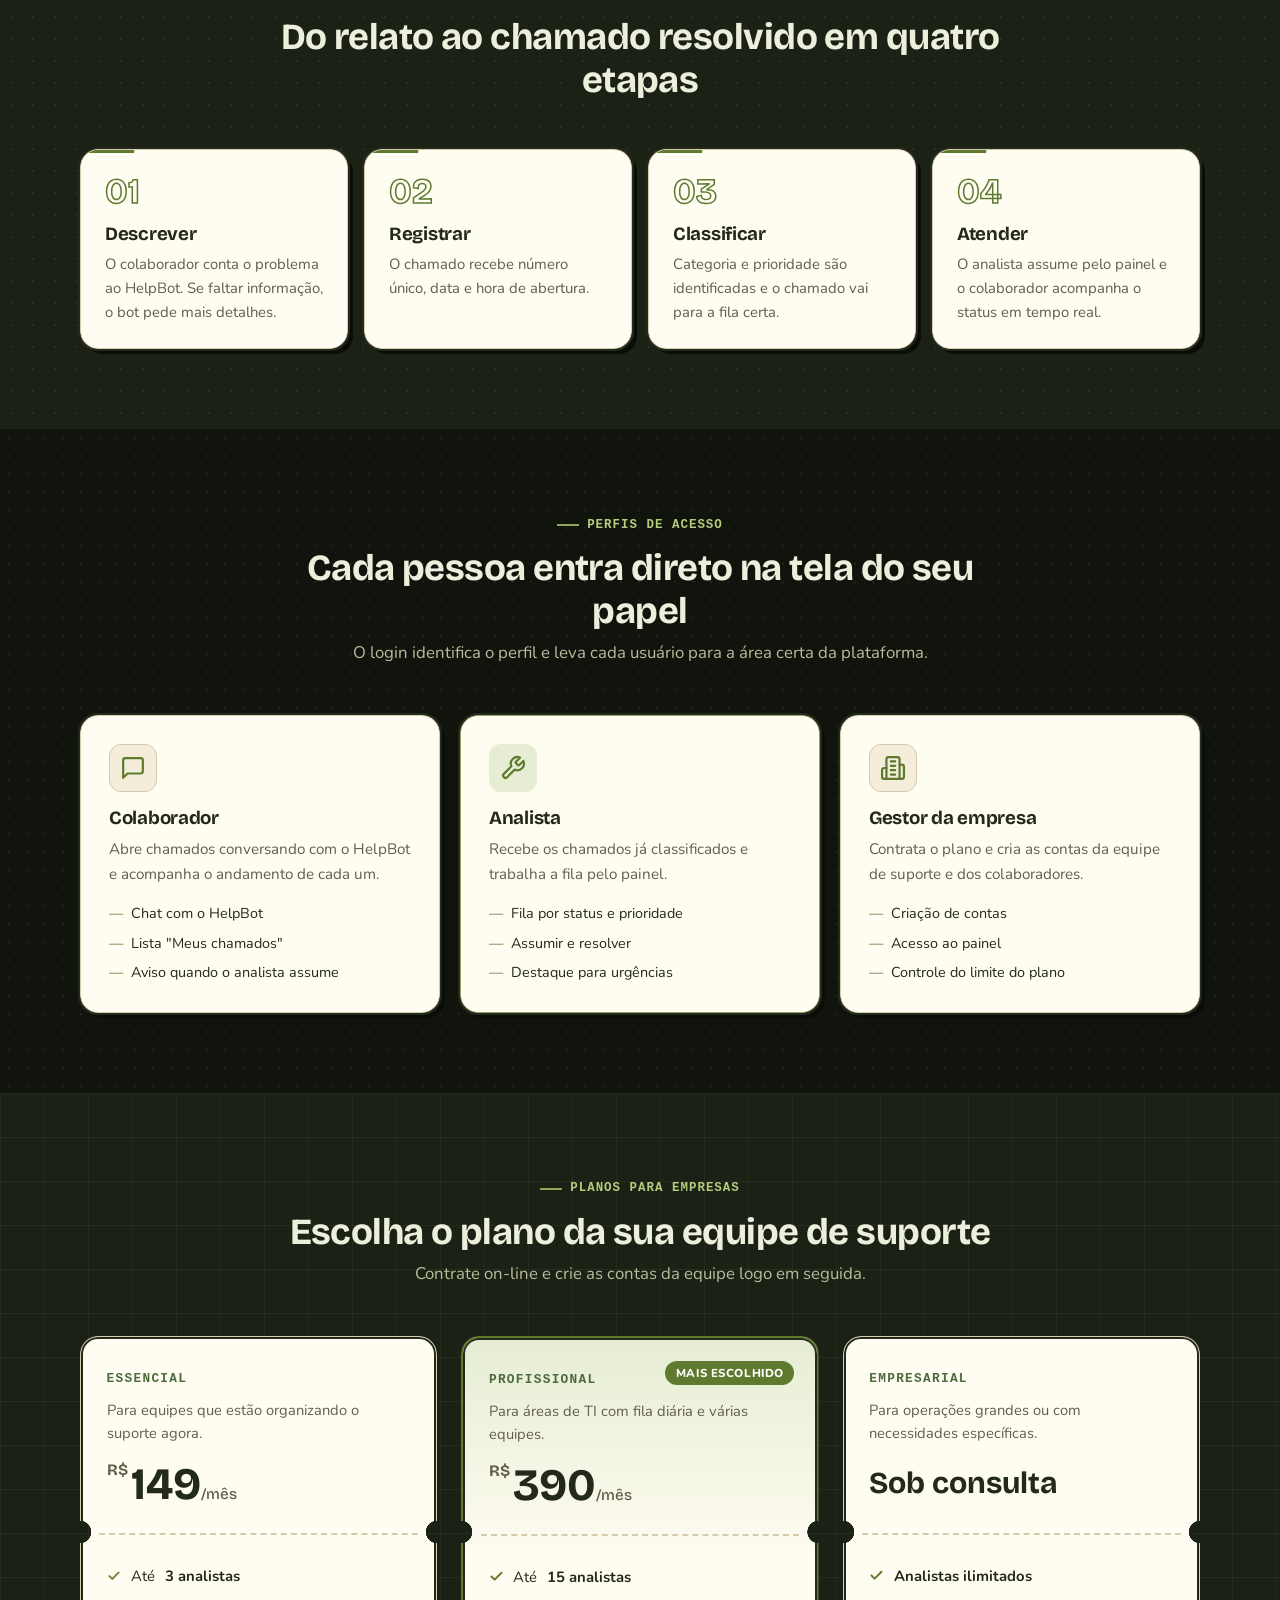
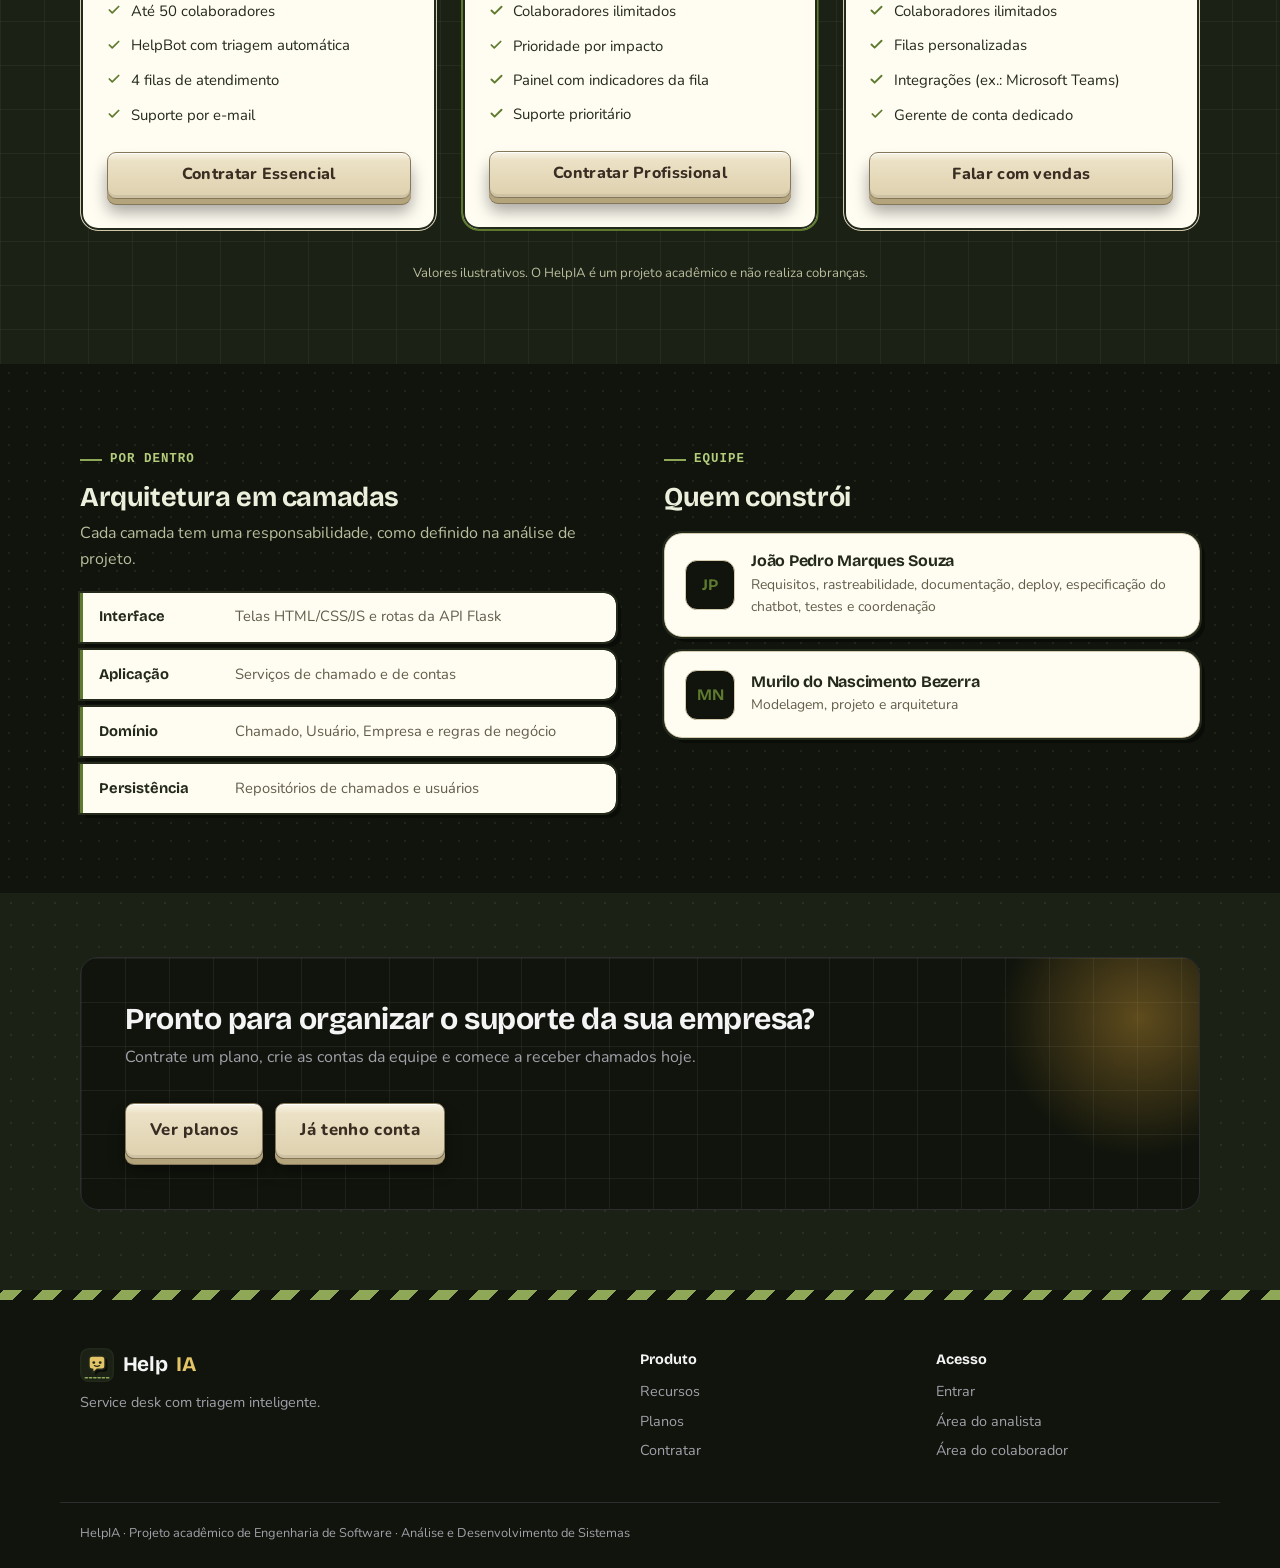
==== commit aea9d28d: "Atualizando Frontend, com Backup do Python" ====
--- a/frontend/index.html
+++ b/frontend/index.html
@@ -3,83 +3,146 @@
 <head>
   <meta charset="UTF-8" />
   <meta name="viewport" content="width=device-width, initial-scale=1.0" />
-  <title>HelpIA — Abertura e triagem de chamados com IA</title>
+  <title>HelpIA — Service desk com triagem inteligente</title>
+  <meta name="description" content="HelpIA: o colaborador abre o chamado conversando com o HelpBot, o chamado é classificado e cai na fila certa, e o analista atende na mesma plataforma." />
   <link rel="icon" type="image/svg+xml" href="assets/logo.svg" />
+  <link rel="preconnect" href="https://fonts.googleapis.com" />
+  <link rel="preconnect" href="https://fonts.gstatic.com" crossorigin />
+  <link rel="stylesheet" href="https://fonts.googleapis.com/css2?family=Bricolage+Grotesque:opsz,wght@12..96,500;12..96,600;12..96,700;12..96,800&family=Nunito:wght@400;500;600;700;800&display=swap" />
   <link rel="stylesheet" href="css/base.css" />
+  <link rel="stylesheet" href="css/simbolos.css" />
   <script src="js/tema.js"></script>
   <link rel="stylesheet" href="css/landing.css" />
+  <link rel="stylesheet" href="css/teclas.css" />
+  <link rel="stylesheet" href="css/papelaria.css" />
 </head>
 <body>
 
   <header class="topbar">
     <div class="container topbar-inner">
-      <a href="index.html" class="brand"><img src="assets/logo.svg" alt="" />HelpIA</a>
+      <a href="index.html" class="brand"><img src="assets/logo.svg" alt="" />Help<b>IA</b></a>
       <nav class="nav" aria-label="Navegação principal">
-        <a href="#jornada">Jornada</a>
-        <a href="#telas">Telas</a>
-        <a href="#arquitetura">Arquitetura</a>
-        <a href="#equipe">Equipe</a>
+        <a href="#recursos">Recursos</a>
+        <a href="#como-funciona">Como funciona</a>
+        <a href="#perfis">Perfis</a>
+        <a href="#planos">Planos</a>
       </nav>
-      <button type="button" class="btn-tema" aria-label="Alternar tema">
-        <svg class="icone-sol" viewBox="0 0 24 24" fill="none" stroke="currentColor" stroke-width="2" stroke-linecap="round" aria-hidden="true"><circle cx="12" cy="12" r="4"/><path d="M12 2v2M12 20v2M4.93 4.93l1.41 1.41M17.66 17.66l1.41 1.41M2 12h2M20 12h2M4.93 19.07l1.41-1.41M17.66 6.34l1.41-1.41"/></svg>
-        <svg class="icone-lua" viewBox="0 0 24 24" fill="none" stroke="currentColor" stroke-width="2" stroke-linecap="round" stroke-linejoin="round" aria-hidden="true"><path d="M21 12.79A9 9 0 1 1 11.21 3 7 7 0 0 0 21 12.79z"/></svg>
-      </button>
+      <div class="topbar-acoes">
+        <button type="button" class="btn-tema" aria-label="Alternar tema">
+          <svg class="icone-sol" viewBox="0 0 24 24" fill="none" stroke="currentColor" stroke-width="2" stroke-linecap="round" aria-hidden="true"><circle cx="12" cy="12" r="4"/><path d="M12 2v2M12 20v2M4.93 4.93l1.41 1.41M17.66 17.66l1.41 1.41M2 12h2M20 12h2M4.93 19.07l1.41-1.41M17.66 6.34l1.41-1.41"/></svg>
+          <svg class="icone-lua" viewBox="0 0 24 24" fill="none" stroke="currentColor" stroke-width="2" stroke-linecap="round" stroke-linejoin="round" aria-hidden="true"><path d="M21 12.79A9 9 0 1 1 11.21 3 7 7 0 0 0 21 12.79z"/></svg>
+        </button>
+        <a href="login.html" class="btn btn-outline btn-sm">Entrar</a>
+        <a href="contratar.html" class="btn btn-primary btn-sm esconde-mobile">Contratar</a>
+      </div>
     </div>
   </header>
 
   <main>
     <!-- HERO -->
-    <section class="hero">
+    <section class="hero textura-grade">
       <div class="container hero-grid">
-        <div>
-          <span class="selo">Projeto de Engenharia de Software · ADS</span>
-          <h1>Abra chamados conversando com o <span class="destaque">HelpBot</span></h1>
+        <div class="hero-texto">
+          <span class="sobretitulo">Service desk com triagem inteligente</span>
+          <h1>Chamados abertos em uma conversa. <span class="destaque">Resolvidos</span> na mesma plataforma.</h1>
           <p class="hero-sub">
-            O colaborador descreve o problema no chat, o HelpIA registra, classifica e
-            envia para a fila certa. O analista só precisa assumir e resolver.
+            O colaborador conta o problema ao HelpBot. O HelpIA registra, classifica, define a
+            prioridade e coloca o chamado na fila certa. O analista assume e resolve sem sair do painel.
           </p>
           <div class="hero-acoes">
-            <a href="chat.html" class="btn btn-primary btn-lg">💬 Abrir um chamado</a>
-            <a href="painel.html" class="btn btn-outline btn-lg">🧑‍💻 Painel do analista</a>
-          </div>
-        </div>
-
-        <div class="card mockup" aria-hidden="true">
-          <div class="mockup-topo"><span class="pontinho"></span>HelpBot</div>
-          <div class="balao balao-usuario">Meu computador não liga</div>
-          <div class="balao balao-bot">
-            <strong>Chamado #003 registrado</strong><br />
-            Categoria: Hardware · Fila: Suporte Técnico<br />
-            Status: Aguardando
-          </div>
+            <a href="#planos" class="btn btn-primary btn-lg">Ver planos para empresas</a>
+            <a href="login.html" class="btn btn-outline btn-lg">Entrar na plataforma</a>
+          </div>
+          <ul class="hero-garantias">
+            <li>Triagem automática</li>
+            <li>Fila por categoria</li>
+            <li>Acompanhamento em tempo real</li>
+          </ul>
+        </div>
+
+        <!-- Ilustração: conversa + ticket gerado -->
+        <div class="hero-visual" aria-hidden="true">
+          <div class="card mockup-chat">
+            <div class="mockup-topo"><span class="pontinho"></span>HelpBot <small>online</small></div>
+            <div class="balao balao-usuario">O setor financeiro está sem internet desde as 9h</div>
+            <div class="balao balao-bot">Entendi. Registrei com prioridade <b>alta</b> e enviei para Infraestrutura.</div>
+          </div>
+          <div class="mockup-ticket-sombra">
+          <div class="card ticket mockup-ticket" style="--corte: 112px">
+            <div class="mt-topo">
+              <span class="mt-rotulo">Chamado</span>
+              <span class="tag tag-alta">Alta</span>
+            </div>
+            <div class="mt-numero">#004</div>
+            <div class="mt-linha"><span>Categoria</span><b>Rede</b></div>
+            <span class="ticket-picote"></span>
+            <div class="mt-dados">
+              <div><span>Fila</span><b>Infraestrutura</b></div>
+              <div><span>Status</span><b class="mt-status">Aguardando</b></div>
+            </div>
+            <div class="codigo-barras"></div>
+          </div>
+          </div>
+        </div>
+      </div>
+    </section>
+
+    <!-- FAIXA DE RECURSOS -->
+    <div class="faixa-alerta" aria-hidden="true"></div>
+    <section id="recursos" class="faixa-recursos">
+      <div class="container recursos-grid">
+        <div class="recurso">
+          <span class="recurso-icone" aria-hidden="true">
+            <svg viewBox="0 0 24 24" fill="none" stroke="currentColor" stroke-width="2" stroke-linecap="round" stroke-linejoin="round"><path d="M21 15a2 2 0 0 1-2 2H7l-4 4V5a2 2 0 0 1 2-2h14a2 2 0 0 1 2 2z"/></svg>
+          </span>
+          <div><strong>Abertura por conversa</strong><p>Sem formulário longo: o HelpBot pergunta só o que falta.</p></div>
+        </div>
+        <div class="recurso">
+          <span class="recurso-icone" aria-hidden="true">
+            <svg viewBox="0 0 24 24" fill="none" stroke="currentColor" stroke-width="2" stroke-linecap="round" stroke-linejoin="round"><path d="M3 6h18M7 12h10M10 18h4"/></svg>
+          </span>
+          <div><strong>Triagem automática</strong><p>Categoria, fila e prioridade definidas na abertura.</p></div>
+        </div>
+        <div class="recurso">
+          <span class="recurso-icone" aria-hidden="true">
+            <svg viewBox="0 0 24 24" fill="none" stroke="currentColor" stroke-width="2" stroke-linecap="round" stroke-linejoin="round"><rect x="3" y="3" width="7" height="9" rx="1"/><rect x="14" y="3" width="7" height="5" rx="1"/><rect x="14" y="12" width="7" height="9" rx="1"/><rect x="3" y="16" width="7" height="5" rx="1"/></svg>
+          </span>
+          <div><strong>Painel do analista</strong><p>Fila por status, com destaque para o que é urgente.</p></div>
+        </div>
+        <div class="recurso">
+          <span class="recurso-icone" aria-hidden="true">
+            <svg viewBox="0 0 24 24" fill="none" stroke="currentColor" stroke-width="2" stroke-linecap="round" stroke-linejoin="round"><path d="M12 22s8-4 8-10V5l-8-3-8 3v7c0 6 8 10 8 10z"/></svg>
+          </span>
+          <div><strong>Acesso por perfil</strong><p>Cada pessoa vê só a tela do seu papel.</p></div>
         </div>
       </div>
     </section>
 
     <!-- PROBLEMA -->
-    <section class="secao-alt">
+    <section class="secao-alt textura-pontos">
       <div class="container">
         <div class="secao-titulo">
-          <h2>O problema</h2>
+          <span class="sobretitulo">O problema</span>
+          <h2>Pedido de suporte não pode depender de achar a pessoa certa</h2>
           <p>
-            Colaboradores não têm um canal padronizado para abrir chamados, e analistas perdem
-            tempo triando mensagens dispersas — gerando atrasos e retrabalho.
+            Sem um canal padronizado, os pedidos se espalham em conversas e o analista perde
+            tempo descobrindo o que é, de quem é e quem deve atender.
           </p>
         </div>
         <div class="problema-grid">
-          <div class="card">
-            <h3>😖 Antes</h3>
+          <div class="card comparativo comparativo-antes">
+            <h3>Antes</h3>
             <ul>
-              <li>Pedidos de suporte espalhados em conversas</li>
+              <li>Pedidos espalhados em mensagens e corredores</li>
               <li>Sem número, data ou status para acompanhar</li>
-              <li>Analista precisa descobrir quem deve atender</li>
-            </ul>
-          </div>
-          <div class="card">
-            <h3>✨ Com o HelpIA</h3>
+              <li>Triagem manual a cada pedido</li>
+            </ul>
+          </div>
+          <div class="card comparativo comparativo-depois">
+            <h3>Com o HelpIA</h3>
             <ul>
-              <li>Um único canal: o chat com o HelpBot</li>
-              <li>Chamado registrado com número, data e hora</li>
+              <li>Um único canal: a conversa com o HelpBot</li>
+              <li>Chamado com número, data, hora e status</li>
               <li>Classificação automática e fila correta</li>
             </ul>
           </div>
@@ -87,112 +150,212 @@
       </div>
     </section>
 
-    <!-- JORNADA -->
-    <section id="jornada">
+    <!-- COMO FUNCIONA -->
+    <section id="como-funciona">
       <div class="container">
         <div class="secao-titulo">
-          <span class="selo">História de usuário</span>
-          <h2>Jornada: abrir uma solicitação</h2>
-          <p>
-            “Como colaborador, quero abrir uma solicitação pelo chat, para que meu problema seja
-            registrado formalmente e direcionado ao analista correto.”
-          </p>
+          <span class="sobretitulo">Como funciona</span>
+          <h2>Do relato ao chamado resolvido em quatro etapas</h2>
         </div>
         <ol class="passos">
-          <li class="card">
-            <div class="passo-num">1</div>
+          <li class="card passo">
+            <span class="passo-num">01</span>
             <h3>Descrever</h3>
             <p>O colaborador conta o problema ao HelpBot. Se faltar informação, o bot pede mais detalhes.</p>
-            <span class="tag tag-neutra">RN-01</span>
           </li>
-          <li class="card">
-            <div class="passo-num">2</div>
+          <li class="card passo">
+            <span class="passo-num">02</span>
             <h3>Registrar</h3>
             <p>O chamado recebe número único, data e hora de abertura.</p>
-            <span class="tag tag-neutra">CA-01</span>
           </li>
-          <li class="card">
-            <div class="passo-num">3</div>
+          <li class="card passo">
+            <span class="passo-num">03</span>
             <h3>Classificar</h3>
-            <p>A categoria e a prioridade são identificadas e o chamado vai para a fila certa.</p>
-            <span class="tag tag-neutra">CA-02</span>
+            <p>Categoria e prioridade são identificadas e o chamado vai para a fila certa.</p>
           </li>
-          <li class="card">
-            <div class="passo-num">4</div>
-            <h3>Confirmar</h3>
-            <p>O colaborador recebe o número e o status, e acompanha quando o analista assumir.</p>
-            <span class="tag tag-neutra">CA-03</span>
+          <li class="card passo">
+            <span class="passo-num">04</span>
+            <h3>Atender</h3>
+            <p>O analista assume pelo painel e o colaborador acompanha o status em tempo real.</p>
           </li>
         </ol>
       </div>
     </section>
 
-    <!-- TELAS -->
-    <section id="telas" class="secao-alt">
+    <!-- PERFIS -->
+    <section id="perfis" class="secao-alt textura-pontos">
       <div class="container">
         <div class="secao-titulo">
-          <span class="selo">Demonstração</span>
-          <h2>Experimente as telas do MVP</h2>
-          <p>Abra as duas telas lado a lado para ver o chamado passar do colaborador para o analista.</p>
-        </div>
-        <div class="telas-grid">
-          <article class="card tela">
-            <div class="tela-icone">💬</div>
-            <h3>Chat do colaborador</h3>
-            <p>Conversa com o HelpBot, abertura do chamado e acompanhamento do status em tempo real.</p>
-            <a href="chat.html" class="btn btn-primary">Abrir chat</a>
-          </article>
-          <article class="card tela">
-            <div class="tela-icone">📋</div>
-            <h3>Painel do analista</h3>
-            <p>Fila de chamados por status e prioridade, com as ações de assumir e resolver.</p>
-            <a href="painel.html" class="btn btn-primary">Abrir painel</a>
-          </article>
-        </div>
-      </div>
-    </section>
-
-    <!-- ARQUITETURA -->
-    <section id="arquitetura">
+          <span class="sobretitulo">Perfis de acesso</span>
+          <h2>Cada pessoa entra direto na tela do seu papel</h2>
+          <p>O login identifica o perfil e leva cada usuário para a área certa da plataforma.</p>
+        </div>
+        <div class="perfis-grid">
+          <article class="card perfil">
+            <span class="perfil-icone" aria-hidden="true"><i class="ic ic-chat" aria-hidden="true"></i></span>
+            <h3>Colaborador</h3>
+            <p>Abre chamados conversando com o HelpBot e acompanha o andamento de cada um.</p>
+            <ul><li>Chat com o HelpBot</li><li>Lista "Meus chamados"</li><li>Aviso quando o analista assume</li></ul>
+          </article>
+          <article class="card perfil perfil-destaque">
+            <span class="perfil-icone" aria-hidden="true"><i class="ic ic-ferramenta" aria-hidden="true"></i></span>
+            <h3>Analista</h3>
+            <p>Recebe os chamados já classificados e trabalha a fila pelo painel.</p>
+            <ul><li>Fila por status e prioridade</li><li>Assumir e resolver</li><li>Destaque para urgências</li></ul>
+          </article>
+          <article class="card perfil">
+            <span class="perfil-icone" aria-hidden="true"><i class="ic ic-predio" aria-hidden="true"></i></span>
+            <h3>Gestor da empresa</h3>
+            <p>Contrata o plano e cria as contas da equipe de suporte e dos colaboradores.</p>
+            <ul><li>Criação de contas</li><li>Acesso ao painel</li><li>Controle do limite do plano</li></ul>
+          </article>
+        </div>
+      </div>
+    </section>
+
+    <!-- PLANOS -->
+    <section id="planos" class="planos-secao textura-grade">
       <div class="container">
         <div class="secao-titulo">
-          <span class="selo">Projeto</span>
+          <span class="sobretitulo">Planos para empresas</span>
+          <h2>Escolha o plano da sua equipe de suporte</h2>
+          <p>Contrate on-line e crie as contas da equipe logo em seguida.</p>
+        </div>
+
+        <div class="planos-grid">
+          <article class="card ticket plano" style="--corte: 196px">
+            <header class="plano-topo">
+              <span class="plano-nome">Essencial</span>
+              <p>Para equipes que estão organizando o suporte agora.</p>
+              <div class="plano-preco"><small>R$</small>149<span>/mês</span></div>
+            </header>
+            <span class="ticket-picote"></span>
+            <ul class="plano-itens">
+              <li>Até <b>3 analistas</b></li>
+              <li>Até 50 colaboradores</li>
+              <li>HelpBot com triagem automática</li>
+              <li>4 filas de atendimento</li>
+              <li>Suporte por e-mail</li>
+            </ul>
+            <a href="contratar.html?plano=essencial" class="btn btn-outline btn-bloco">Contratar Essencial</a>
+          </article>
+
+          <article class="card ticket plano plano-destaque" style="--corte: 196px">
+            <span class="plano-selo">Mais escolhido</span>
+            <header class="plano-topo">
+              <span class="plano-nome">Profissional</span>
+              <p>Para áreas de TI com fila diária e várias equipes.</p>
+              <div class="plano-preco"><small>R$</small>390<span>/mês</span></div>
+            </header>
+            <span class="ticket-picote"></span>
+            <ul class="plano-itens">
+              <li>Até <b>15 analistas</b></li>
+              <li>Colaboradores ilimitados</li>
+              <li>Prioridade por impacto</li>
+              <li>Painel com indicadores da fila</li>
+              <li>Suporte prioritário</li>
+            </ul>
+            <a href="contratar.html?plano=profissional" class="btn btn-primary btn-bloco">Contratar Profissional</a>
+          </article>
+
+          <article class="card ticket plano" style="--corte: 196px">
+            <header class="plano-topo">
+              <span class="plano-nome">Empresarial</span>
+              <p>Para operações grandes ou com necessidades específicas.</p>
+              <div class="plano-preco plano-consulta">Sob consulta</div>
+            </header>
+            <span class="ticket-picote"></span>
+            <ul class="plano-itens">
+              <li><b>Analistas ilimitados</b></li>
+              <li>Colaboradores ilimitados</li>
+              <li>Filas personalizadas</li>
+              <li>Integrações (ex.: Microsoft Teams)</li>
+              <li>Gerente de conta dedicado</li>
+            </ul>
+            <a href="contratar.html?plano=empresarial" class="btn btn-outline btn-bloco">Falar com vendas</a>
+          </article>
+        </div>
+        <p class="planos-nota">Valores ilustrativos. O HelpIA é um projeto acadêmico e não realiza cobranças.</p>
+      </div>
+    </section>
+
+    <!-- SOBRE O PROJETO -->
+    <section id="projeto" class="secao-alt textura-pontos">
+      <div class="container projeto-grid">
+        <div>
+          <span class="sobretitulo">Por dentro</span>
           <h2>Arquitetura em camadas</h2>
-          <p>Cada camada tem uma responsabilidade, como definido na análise de projeto.</p>
-        </div>
-        <div class="camadas">
-          <div class="card camada"><strong>Interface</strong><span>Telas HTML/CSS/JS e rotas da API Flask <code>backend/app.py</code></span></div>
-          <div class="card camada"><strong>Aplicação</strong><span>Coordena a jornada do chamado <code>backend/aplicacao/</code></span></div>
-          <div class="card camada"><strong>Domínio</strong><span>Entidade Chamado e regras CA-01, CA-02, RN-01 <code>backend/dominio/</code></span></div>
-          <div class="card camada"><strong>Persistência</strong><span>Repositório de chamados <code>backend/persistencia/</code></span></div>
-        </div>
-      </div>
-    </section>
-
-    <!-- EQUIPE -->
-    <section id="equipe" class="secao-alt">
-      <div class="container">
-        <div class="secao-titulo">
-          <h2>Equipe</h2>
-        </div>
-        <div class="equipe">
-          <div class="card membro">
-            <div class="avatar">JP</div>
-            <h3>João Pedro Marques Souza</h3>
-            <p>Requisitos, rastreabilidade, documentação, deploy, especificação de produto (chatbot), testes e coordenação</p>
-          </div>
-          <div class="card membro">
-            <div class="avatar">MN</div>
-            <h3>Murilo do Nascimento Bezerra</h3>
-            <p>Modelagem, projeto e arquitetura</p>
+          <p class="projeto-sub">Cada camada tem uma responsabilidade, como definido na análise de projeto.</p>
+          <div class="camadas">
+            <div class="camada"><strong>Interface</strong><span>Telas HTML/CSS/JS e rotas da API Flask</span></div>
+            <div class="camada"><strong>Aplicação</strong><span>Serviços de chamado e de contas</span></div>
+            <div class="camada"><strong>Domínio</strong><span>Chamado, Usuário, Empresa e regras de negócio</span></div>
+            <div class="camada"><strong>Persistência</strong><span>Repositórios de chamados e usuários</span></div>
+          </div>
+        </div>
+        <div>
+          <span class="sobretitulo">Equipe</span>
+          <h2>Quem constrói</h2>
+          <div class="equipe">
+            <div class="card membro">
+              <div class="avatar">JP</div>
+              <div>
+                <h3>João Pedro Marques Souza</h3>
+                <p>Requisitos, rastreabilidade, documentação, deploy, especificação do chatbot, testes e coordenação</p>
+              </div>
+            </div>
+            <div class="card membro">
+              <div class="avatar">MN</div>
+              <div>
+                <h3>Murilo do Nascimento Bezerra</h3>
+                <p>Modelagem, projeto e arquitetura</p>
+              </div>
+            </div>
+          </div>
+        </div>
+      </div>
+    </section>
+
+    <!-- CHAMADA FINAL -->
+    <section class="cta">
+      <div class="container">
+        <div class="cta-caixa textura-grade">
+          <div>
+            <h2>Pronto para organizar o suporte da sua empresa?</h2>
+            <p>Contrate um plano, crie as contas da equipe e comece a receber chamados hoje.</p>
+          </div>
+          <div class="cta-acoes">
+            <a href="#planos" class="btn btn-primary btn-lg">Ver planos</a>
+            <a href="login.html" class="btn btn-outline btn-lg">Já tenho conta</a>
           </div>
         </div>
       </div>
     </section>
   </main>
 
-  <footer class="rodape">
-    HelpIA · Projeto acadêmico — Engenharia de Software · Análise e Desenvolvimento de Sistemas
+  <div class="faixa-alerta" aria-hidden="true"></div>
+  <footer class="rodape-site">
+    <div class="container rodape-grid">
+      <div>
+        <a href="index.html" class="brand"><img src="assets/logo.svg" alt="" />Help<b>IA</b></a>
+        <p>Service desk com triagem inteligente.</p>
+      </div>
+      <nav aria-label="Produto">
+        <strong>Produto</strong>
+        <a href="#recursos">Recursos</a>
+        <a href="#planos">Planos</a>
+        <a href="contratar.html">Contratar</a>
+      </nav>
+      <nav aria-label="Acesso">
+        <strong>Acesso</strong>
+        <a href="login.html">Entrar</a>
+        <a href="login.html?perfil=analista">Área do analista</a>
+        <a href="login.html?perfil=colaborador">Área do colaborador</a>
+      </nav>
+    </div>
+    <div class="container rodape-base">
+      HelpIA · Projeto acadêmico de Engenharia de Software · Análise e Desenvolvimento de Sistemas
+    </div>
   </footer>
 </body>
 </html>
--- a/frontend/css/base.css
+++ b/frontend/css/base.css
@@ -1,88 +1,132 @@
 /* =========================================================
-   base.css — temas, reset, tipografia e componentes comuns
-   Tema padrão: ESCURO. O tema claro é aplicado com
-   <html data-theme="light"> (ver js/tema.js).
+   base.css — identidade visual, temas, reset e componentes
+   Identidade "Papelaria Oliva" (cores do acabamento Oliva do
+   Muhsic): a página é a MESA verde-oliva e os cartões, tickets
+   e balões são PAPÉIS creme por cima. Botões = teclas (teclas.css).
+   - Tema padrão (data-theme="dark"): oliva.
+   - Tema alternativo (data-theme="light"): papel kraft.
+   - Os tokens do "papel" ficam em css/papelaria.css.
    ========================================================= */
 
-/* ---------- Tema escuro (padrão) ---------- */
+/* ---------- Cores fixas da marca (iguais em todos os temas) ---------- */
+:root {
+  --tinta: #23291B;          /* contornos e texto sobre papel (oliva quase preto) */
+  --papel: #F7F2E2;
+  --oliva: #8FA858;          /* acento principal (tecla "Enter") */
+  --oliva-clara: #A7C26C;
+  --oliva-escura: #4C6B3C;
+  --mostarda: #E3C567;       /* Helpy, post-it, destaques */
+  --mostarda-escura: #C9A94A;
+  --ambar: #C98B3A;
+  --fosforo: #A6F08A;        /* visor de fósforo verde / LED aceso */
+  --coral: #C4452C;          /* tijolo: prioridade alta */
+  --ceu: #6E9BC4;
+  --lilas: #9C7FD6;
+  --lilas-clara: #EDE5FA;
+  --cortica: #E2CDA3;        /* tapete da mesa do analista */
+  --texto-lousa: #ECEFDC;
+}
+
+/* ---------- Tema Oliva (padrão) ---------- */
 :root {
   color-scheme: dark;
 
-  --primary: #6366f1;
-  --primary-dark: #4f46e5;
-  --primary-text: #a5b4fc;
-  --primary-soft: rgba(99, 102, 241, .16);
-  --ai: #22d3ee;
-  --ai-soft: rgba(34, 211, 238, .12);
-
-  --bg: #0b1120;
-  --bg-alt: #0f1629;
-  --surface: #151d31;
-  --surface-2: #1b2540;
-  --border: #27324d;
-  --text: #e5e7eb;
-  --muted: #94a3b8;
-
-  --success: #4ade80;
-  --success-solid: #16a34a;
-  --success-soft: rgba(74, 222, 128, .14);
-  --warning: #fbbf24;
-  --warning-soft: rgba(251, 191, 36, .14);
-  --danger: #f87171;
-  --danger-soft: rgba(248, 113, 113, .14);
-
-  --alerta-bg: rgba(251, 191, 36, .08);
-  --alerta-borda: rgba(251, 191, 36, .45);
-  --sucesso-bg: rgba(74, 222, 128, .07);
-  --sucesso-borda: rgba(74, 222, 128, .4);
-
-  --topbar: rgba(11, 17, 32, .85);
-  --brilho-1: rgba(99, 102, 241, .28);
-  --brilho-2: rgba(34, 211, 238, .14);
-  --shadow: 0 1px 2px rgba(0, 0, 0, .3), 0 6px 20px rgba(0, 0, 0, .25);
+  --primary: #8FA858;
+  --primary-dark: #7A9248;
+  --primary-text: #B4CD7C;
+  --primary-soft: rgba(143, 168, 88, .18);
+  --primary-2: #C3D893;
+  --on-primary: #141A0D;
+  --grafite: #10140C;        /* elementos escuros (impressora, rodapé…) */
+
+  /* "Aguardando" = céu apagado */
+  --ai: #A9C6E2;
+  --ai-soft: rgba(110, 155, 196, .2);
+
+  --bg: #1B2115;
+  --bg-alt: #10140C;
+  --surface: #242C1C;
+  --surface-2: #2D3723;
+  --border: #3E4A31;
+  --text: #ECEFDC;
+  --muted: #B8BD9C;
+
+  --success: #A6F08A;
+  --success-solid: #4F9F43;
+  --success-soft: rgba(166, 240, 138, .14);
+  --warning: #E3C567;
+  --warning-soft: rgba(227, 197, 103, .16);
+  --danger: #F08C74;
+  --danger-soft: rgba(196, 69, 44, .24);
+
+  --alerta-bg: rgba(227, 197, 103, .1);
+  --alerta-borda: rgba(227, 197, 103, .5);
+  --sucesso-bg: rgba(166, 240, 138, .07);
+  --sucesso-borda: rgba(166, 240, 138, .4);
+
+  --topbar: rgba(16, 20, 12, .9);
+  --brilho-1: rgba(143, 168, 88, .16);
+  --brilho-2: rgba(227, 197, 103, .08);
+  --linha-grade: rgba(236, 239, 220, .05);
+  --ponto: rgba(236, 239, 220, .07);
+  --grao: .05;
+  --sombra: #0A0D07;         /* cor da sombra de adesivo */
+  --shadow: 3px 3px 0 #0A0D07;
 
   --radius: 12px;
   --radius-lg: 18px;
-  --container: 1120px;
-  --font: 'Inter', system-ui, -apple-system, 'Segoe UI', Roboto, sans-serif;
-}
-
-/* ---------- Tema claro ---------- */
+  --container: 1160px;
+  --font: 'Nunito', system-ui, -apple-system, 'Segoe UI', Roboto, sans-serif;
+  --font-display: 'Bricolage Grotesque', 'Nunito', system-ui, sans-serif;
+  --font-mono: ui-monospace, 'Cascadia Code', 'Consolas', monospace;
+
+  --textura-grao: url("data:image/svg+xml,%3Csvg xmlns='http://www.w3.org/2000/svg' width='180' height='180'%3E%3Cfilter id='n'%3E%3CfeTurbulence type='fractalNoise' baseFrequency='.85' numOctaves='3' stitchTiles='stitch'/%3E%3CfeColorMatrix values='0 0 0 0 .5 0 0 0 0 .5 0 0 0 0 .5 0 0 0 1 0'/%3E%3C/filter%3E%3Crect width='100%25' height='100%25' filter='url(%23n)'/%3E%3C/svg%3E");
+}
+
+/* ---------- Tema papel kraft (alternativo) ---------- */
 :root[data-theme="light"] {
   color-scheme: light;
 
-  --primary: #4f46e5;
-  --primary-dark: #4338ca;
-  --primary-text: #4f46e5;
-  --primary-soft: #eef2ff;
-  --ai: #0891b2;
-  --ai-soft: #ecfeff;
-
-  --bg: #ffffff;
-  --bg-alt: #f6f7fb;
-  --surface: #ffffff;
-  --surface-2: #ffffff;
-  --border: #e2e8f0;
-  --text: #0f172a;
-  --muted: #64748b;
-
-  --success: #16a34a;
-  --success-solid: #16a34a;
-  --success-soft: #dcfce7;
-  --warning: #b45309;
-  --warning-soft: #fef3c7;
-  --danger: #dc2626;
-  --danger-soft: #fee2e2;
-
-  --alerta-bg: #fffbeb;
-  --alerta-borda: #fcd34d;
-  --sucesso-bg: #f0fdf4;
-  --sucesso-borda: #86efac;
-
-  --topbar: rgba(255, 255, 255, .92);
-  --brilho-1: #e0e7ff;
-  --brilho-2: #cffafe;
-  --shadow: 0 1px 2px rgba(15, 23, 42, .06), 0 4px 16px rgba(15, 23, 42, .06);
+  --primary: #4C6B3C;
+  --primary-dark: #3D5730;
+  --primary-text: #3D5730;
+  --primary-soft: rgba(76, 107, 60, .18);
+  --primary-2: #6E8A3E;
+  --on-primary: #FFFFFF;
+  --grafite: #23291B;
+
+  --ai: #2D5478;
+  --ai-soft: rgba(110, 155, 196, .22);
+
+  --bg: #C9A878;
+  --bg-alt: #C19F6D;
+  --surface: #D6B98C;
+  --surface-2: #DCC49D;
+  --border: #A88757;
+  --text: #23291B;
+  --muted: #4A4532;
+
+  --success: #2F5A22;
+  --success-solid: #4F9F43;
+  --success-soft: rgba(79, 159, 67, .2);
+  --warning: #6E4B06;
+  --warning-soft: rgba(227, 197, 103, .35);
+  --danger: #8E2D19;
+  --danger-soft: rgba(196, 69, 44, .2);
+
+  --alerta-bg: rgba(227, 197, 103, .3);
+  --alerta-borda: #B9862A;
+  --sucesso-bg: rgba(79, 159, 67, .14);
+  --sucesso-borda: #4F9F43;
+
+  --topbar: rgba(193, 159, 109, .92);
+  --brilho-1: rgba(227, 197, 103, .3);
+  --brilho-2: rgba(143, 168, 88, .14);
+  --linha-grade: rgba(35, 41, 27, .07);
+  --ponto: rgba(35, 41, 27, .12);
+  --grao: .06;
+  --sombra: #23291B;
+  --shadow: 3px 3px 0 #23291B;
 }
 
 *, *::before, *::after { box-sizing: border-box; }
@@ -97,11 +141,24 @@
   -webkit-font-smoothing: antialiased;
   transition: background-color .2s, color .2s;
 }
-h1, h2, h3 { margin: 0 0 .5rem; line-height: 1.2; }
+/* Textura granulada sutil sobre todo o site */
+body::after {
+  content: '';
+  position: fixed;
+  inset: 0;
+  z-index: 1000;
+  pointer-events: none;
+  background-image: var(--textura-grao);
+  opacity: var(--grao);
+}
+h1, h2, h3 { margin: 0 0 .5rem; line-height: 1.15; font-family: var(--font-display); letter-spacing: -.015em; }
 p { margin: 0 0 1rem; }
 a { color: var(--primary-text); text-decoration: none; }
 img { max-width: 100%; display: block; }
+code { font-family: var(--font-mono); }
 [hidden] { display: none !important; }
+::selection { background: var(--primary); color: var(--on-primary); }
+:focus-visible { outline: 2px solid var(--primary); outline-offset: 2px; }
 
 .container {
   width: 100%;
@@ -110,14 +167,38 @@
   padding-inline: 20px;
 }
 
+/* ---------- Texturas reutilizáveis ---------- */
+.textura-grade {
+  background-image:
+    linear-gradient(var(--linha-grade) 1px, transparent 1px),
+    linear-gradient(90deg, var(--linha-grade) 1px, transparent 1px);
+  background-size: 44px 44px;
+}
+.textura-pontos {
+  background-image: radial-gradient(var(--ponto) 1px, transparent 1.4px);
+  background-size: 18px 18px;
+}
+.faixa-alerta {
+  height: 10px;
+  background: repeating-linear-gradient(-45deg, var(--primary) 0 14px, var(--grafite) 14px 28px);
+}
+
 /* ---------- Cabeçalho ---------- */
 .topbar {
   position: sticky;
   top: 0;
-  z-index: 10;
+  z-index: 50;
   background: var(--topbar);
-  backdrop-filter: blur(8px);
+  backdrop-filter: blur(10px);
   border-bottom: 1px solid var(--border);
+}
+.topbar::after {               /* fio laranja no rodapé do cabeçalho */
+  content: '';
+  position: absolute;
+  left: 0; right: 0; bottom: -1px;
+  height: 2px;
+  background: linear-gradient(90deg, transparent, var(--primary) 20%, var(--primary) 80%, transparent);
+  opacity: .55;
 }
 .topbar-inner {
   display: flex;
@@ -132,11 +213,13 @@
   gap: .55rem;
   margin-right: auto;
   color: var(--text);
-  font-weight: 800;
+  font-family: var(--font-display);
+  font-weight: 700;
   font-size: 1.3rem;
-  letter-spacing: -.01em;
+  letter-spacing: -.02em;
 }
 .brand img { width: 34px; height: 34px; }
+.brand b { color: var(--primary); font-weight: 700; }
 .nav { display: flex; gap: .25rem; flex-wrap: wrap; }
 .nav a {
   padding: .45rem .8rem;
@@ -147,6 +230,33 @@
 }
 .nav a:hover { background: var(--surface-2); color: var(--text); }
 .nav a.ativo { background: var(--primary-soft); color: var(--primary-text); }
+.topbar-acoes { display: flex; align-items: center; gap: .5rem; }
+
+/* ---------- Menu do usuário logado ---------- */
+.usuario-menu {
+  display: flex;
+  align-items: center;
+  gap: .6rem;
+  padding: .25rem .3rem .25rem .25rem;
+  border: 1px solid var(--border);
+  border-radius: 999px;
+  background: var(--surface);
+}
+.usuario-avatar {
+  width: 32px; height: 32px; border-radius: 50%;
+  display: grid; place-items: center;
+  background: var(--primary); color: var(--on-primary);
+  font-family: var(--font-display); font-weight: 700; font-size: .85rem;
+}
+.usuario-info { display: flex; flex-direction: column; line-height: 1.15; }
+.usuario-info strong { font-size: .86rem; }
+.usuario-info span { font-size: .72rem; color: var(--muted); }
+.btn-sair {
+  border: 0; background: transparent; color: var(--muted);
+  font: inherit; font-size: .82rem; font-weight: 600;
+  padding: .35rem .7rem; border-radius: 999px; cursor: pointer;
+}
+.btn-sair:hover { background: var(--danger-soft); color: var(--danger); }
 
 /* ---------- Botão de tema ---------- */
 .btn-tema {
@@ -177,36 +287,41 @@
   border: 2px solid transparent;
   border-radius: 10px;
   font: inherit;
-  font-weight: 600;
+  font-weight: 650;
   cursor: pointer;
-  transition: background .15s, transform .1s, box-shadow .15s;
+  text-decoration: none;
+  transition: background .15s, transform .1s, box-shadow .15s, border-color .15s;
 }
 .btn:active { transform: translateY(1px); }
 .btn:disabled { opacity: .55; cursor: not-allowed; }
-.btn-primary { background: var(--primary); color: #fff; }
+.btn-primary { background: var(--primary); color: var(--on-primary); box-shadow: 0 6px 18px -8px var(--primary); }
 .btn-primary:hover { background: var(--primary-dark); }
-.btn-outline { background: transparent; color: var(--primary-text); border-color: var(--primary); }
-.btn-outline:hover { background: var(--primary-soft); }
+.btn-outline { background: transparent; color: var(--text); border-color: var(--border); }
+.btn-outline:hover { border-color: var(--primary); color: var(--primary-text); }
+.btn-ghost { background: transparent; color: var(--muted); }
+.btn-ghost:hover { color: var(--text); background: var(--surface-2); }
 .btn-success { background: var(--success-solid); color: #fff; }
 .btn-success:hover { filter: brightness(.95); }
 .btn-lg { padding: .85rem 1.5rem; font-size: 1.05rem; }
 .btn-sm { padding: .4rem .8rem; font-size: .88rem; }
+.btn-bloco { width: 100%; }
 
 /* ---------- Etiquetas de status / prioridade ---------- */
 .tag {
   display: inline-block;
   padding: .15rem .6rem;
   border-radius: 999px;
-  font-size: .78rem;
+  font-size: .76rem;
   font-weight: 700;
   white-space: nowrap;
 }
-.tag-aguardando     { background: var(--warning-soft); color: var(--warning); }
-.tag-em-atendimento { background: var(--primary-soft); color: var(--primary-text); }
+.tag-aguardando     { background: var(--ai-soft);      color: var(--ai); }
+.tag-em-atendimento { background: var(--warning-soft); color: var(--warning); }
 .tag-resolvido      { background: var(--success-soft); color: var(--success); }
 .tag-alta           { background: var(--danger-soft);  color: var(--danger); }
 .tag-normal         { background: var(--ai-soft);      color: var(--ai); }
 .tag-neutra         { background: var(--surface-2);    color: var(--muted); border: 1px solid var(--border); }
+.tag-marca          { background: var(--primary-soft); color: var(--primary-text); }
 
 /* ---------- Cartão ---------- */
 .card {
@@ -216,19 +331,90 @@
   box-shadow: var(--shadow);
 }
 
-/* ---------- Campos ---------- */
-.campo { display: flex; flex-direction: column; gap: .25rem; font-size: .85rem; font-weight: 600; color: var(--muted); }
-.campo input, .input {
+/* ---------- Ticket (cartão picotado) ----------
+   --corte define a altura do picote a partir do topo. */
+.ticket {
+  --corte: 50%;
+  position: relative;
+  -webkit-mask:
+    radial-gradient(circle at left var(--corte), transparent 11px, #000 11.5px) left / 51% 100% no-repeat,
+    radial-gradient(circle at right var(--corte), transparent 11px, #000 11.5px) right / 51% 100% no-repeat;
+          mask:
+    radial-gradient(circle at left var(--corte), transparent 11px, #000 11.5px) left / 51% 100% no-repeat,
+    radial-gradient(circle at right var(--corte), transparent 11px, #000 11.5px) right / 51% 100% no-repeat;
+}
+.ticket-picote {
+  position: absolute;
+  left: 18px; right: 18px;
+  top: var(--corte);
+  border-top: 2px dashed var(--border);
+}
+.codigo-barras {
+  height: 30px;
+  background: repeating-linear-gradient(90deg,
+    var(--text) 0 2px, transparent 2px 4px,
+    var(--text) 4px 5px, transparent 5px 8px,
+    var(--text) 8px 11px, transparent 11px 13px,
+    var(--text) 13px 14px, transparent 14px 17px);
+  opacity: .8;
+}
+
+/* ---------- Formulários ---------- */
+.campo { display: flex; flex-direction: column; gap: .3rem; font-size: .85rem; font-weight: 600; color: var(--muted); }
+.campo input, .campo select, .campo textarea, .input {
   font: inherit;
   font-weight: 400;
   color: var(--text);
-  padding: .55rem .8rem;
+  padding: .6rem .85rem;
   border: 1.5px solid var(--border);
   border-radius: 10px;
   background: var(--surface-2);
-}
-.campo input:focus, .input:focus { outline: none; border-color: var(--primary); box-shadow: 0 0 0 3px var(--primary-soft); }
-.input::placeholder { color: var(--muted); }
+  transition: border-color .15s, box-shadow .15s;
+}
+.campo input:focus, .campo select:focus, .campo textarea:focus, .input:focus {
+  outline: none; border-color: var(--primary); box-shadow: 0 0 0 3px var(--primary-soft);
+}
+.input::placeholder, .campo input::placeholder { color: var(--muted); opacity: .8; }
+.campo-ajuda { font-weight: 400; font-size: .78rem; color: var(--muted); }
+.form-grade { display: grid; grid-template-columns: 1fr 1fr; gap: .9rem 1rem; }
+.form-grade .inteiro { grid-column: 1 / -1; }
+.checkbox { display: flex; align-items: center; gap: .5rem; font-size: .88rem; color: var(--muted); cursor: pointer; }
+.checkbox input { accent-color: var(--primary); width: 16px; height: 16px; }
+
+/* Seletor segmentado (ex.: Colaborador | Analista) */
+.segmentado {
+  display: grid;
+  grid-auto-flow: column;
+  grid-auto-columns: 1fr;
+  gap: 4px;
+  padding: 4px;
+  border: 1px solid var(--border);
+  border-radius: 12px;
+  background: var(--surface-2);
+}
+.segmentado input { position: absolute; opacity: 0; pointer-events: none; }
+.segmentado label {
+  display: flex; align-items: center; justify-content: center; gap: .45rem;
+  padding: .6rem .5rem;
+  border-radius: 9px;
+  font-weight: 650; font-size: .92rem;
+  color: var(--muted);
+  cursor: pointer;
+  transition: background .15s, color .15s;
+}
+.segmentado label:hover { color: var(--text); }
+.segmentado input:checked + label { background: var(--primary); color: var(--on-primary); }
+.segmentado input:focus-visible + label { outline: 2px solid var(--primary); outline-offset: 2px; }
+
+/* Mensagens de formulário */
+.aviso {
+  padding: .7rem .9rem;
+  border-radius: var(--radius);
+  font-size: .9rem;
+  border: 1px solid transparent;
+}
+.aviso-erro { background: var(--danger-soft); color: var(--danger); border-color: color-mix(in srgb, var(--danger) 35%, transparent); }
+.aviso-ok { background: var(--success-soft); color: var(--success); border-color: color-mix(in srgb, var(--success) 35%, transparent); }
 
 .aviso-offline {
   margin: 1rem 0;
@@ -239,9 +425,29 @@
   font-size: .9rem;
 }
 
+/* Rótulo de seção com traço laranja */
+.sobretitulo {
+  display: inline-flex;
+  align-items: center;
+  gap: .5rem;
+  margin-bottom: .75rem;
+  font-family: var(--font-mono);
+  font-size: .78rem;
+  font-weight: 600;
+  letter-spacing: .08em;
+  text-transform: uppercase;
+  color: var(--primary-text);
+}
+.sobretitulo::before { content: ''; width: 22px; height: 2px; background: var(--primary); }
+
 .rodape {
   padding: 2rem 0;
   text-align: center;
   color: var(--muted);
   font-size: .85rem;
 }
+
+@media (max-width: 640px) {
+  .form-grade { grid-template-columns: 1fr; }
+  .usuario-info { display: none; }
+}
--- a/frontend/css/simbolos.css
+++ b/frontend/css/simbolos.css
@@ -0,0 +1,128 @@
+/* ==========================================================================
+   HelpIA — Símbolos de interface (substituem os emojis)
+   Ícones de linha desenhados em SVG e aplicados via CSS mask: herdam a cor
+   do texto (currentColor), escalam com a fonte e respeitam o tema.
+   Uso no HTML:  <i class="ic ic-ticket" aria-hidden="true"></i>
+   Uso no JS:    ic('ticket')   (helper definido em js/catalogo.js)
+   ========================================================================== */
+
+/* Marcadores usados em ::before (listas da landing) */
+:root {
+  --svg-check: url("data:image/svg+xml,<svg xmlns='http://www.w3.org/2000/svg' viewBox='0 0 24 24' fill='none' stroke='black' stroke-width='3' stroke-linecap='round' stroke-linejoin='round'><path d='M20 6 9 17l-5-5'/></svg>");
+  --svg-x: url("data:image/svg+xml,<svg xmlns='http://www.w3.org/2000/svg' viewBox='0 0 24 24' fill='none' stroke='black' stroke-width='3' stroke-linecap='round' stroke-linejoin='round'><path d='M18 6 6 18M6 6l12 12'/></svg>");
+}
+
+.ic {
+  display: inline-block;
+  width: 1.15em;
+  height: 1.15em;
+  flex-shrink: 0;
+  vertical-align: -0.2em;
+  pointer-events: none; /* cliques sempre chegam no botão/elemento pai */
+  background-color: currentColor;
+  -webkit-mask: var(--ic) center / contain no-repeat;
+          mask: var(--ic) center / contain no-repeat;
+}
+.ic-esp { margin-right: .4em; }
+.ic-lg { width: 1.6em; height: 1.6em; }
+.ic-xl { width: 2.4em; height: 2.4em; }
+.ic-primario { color: var(--primary); }
+.ic-perigo { color: var(--danger); }
+.ic-sucesso { color: var(--success); }
+.medalha-ouro { color: #f5b301; }
+.medalha-prata { color: #a8b0bb; }
+.medalha-bronze { color: #c47a3a; }
+
+/* ---- Desenhos (viewBox 24, traço 2, estilo Lucide) ---------------------- */
+.ic-ticket { --ic: url("data:image/svg+xml,<svg xmlns='http://www.w3.org/2000/svg' viewBox='0 0 24 24' fill='none' stroke='black' stroke-width='2' stroke-linecap='round' stroke-linejoin='round'><path d='M2 9a3 3 0 0 1 0 6v2a2 2 0 0 0 2 2h16a2 2 0 0 0 2-2v-2a3 3 0 0 1 0-6V7a2 2 0 0 0-2-2H4a2 2 0 0 0-2 2Z'/><path d='M13 5v2M13 17v2M13 11v2'/></svg>"); }
+.ic-chat { --ic: url("data:image/svg+xml,<svg xmlns='http://www.w3.org/2000/svg' viewBox='0 0 24 24' fill='none' stroke='black' stroke-width='2' stroke-linecap='round' stroke-linejoin='round'><path d='M21 15a2 2 0 0 1-2 2H7l-4 4V5a2 2 0 0 1 2-2h14a2 2 0 0 1 2 2z'/></svg>"); }
+.ic-ferramenta { --ic: url("data:image/svg+xml,<svg xmlns='http://www.w3.org/2000/svg' viewBox='0 0 24 24' fill='none' stroke='black' stroke-width='2' stroke-linecap='round' stroke-linejoin='round'><path d='M14.7 6.3a1 1 0 0 0 0 1.4l1.6 1.6a1 1 0 0 0 1.4 0l3.77-3.77a6 6 0 0 1-7.94 7.94l-6.91 6.91a2.12 2.12 0 0 1-3-3l6.91-6.91a6 6 0 0 1 7.94-7.94l-3.76 3.76z'/></svg>"); }
+.ic-predio { --ic: url("data:image/svg+xml,<svg xmlns='http://www.w3.org/2000/svg' viewBox='0 0 24 24' fill='none' stroke='black' stroke-width='2' stroke-linecap='round' stroke-linejoin='round'><path d='M6 22V4a2 2 0 0 1 2-2h8a2 2 0 0 1 2 2v18Z'/><path d='M6 12H4a2 2 0 0 0-2 2v6a2 2 0 0 0 2 2h2M18 9h2a2 2 0 0 1 2 2v9a2 2 0 0 1-2 2h-2M10 6h4M10 10h4M10 14h4M10 18h4'/></svg>"); }
+.ic-check { --ic: url("data:image/svg+xml,<svg xmlns='http://www.w3.org/2000/svg' viewBox='0 0 24 24' fill='none' stroke='black' stroke-width='2.6' stroke-linecap='round' stroke-linejoin='round'><path d='M20 6 9 17l-5-5'/></svg>"); }
+.ic-x { --ic: url("data:image/svg+xml,<svg xmlns='http://www.w3.org/2000/svg' viewBox='0 0 24 24' fill='none' stroke='black' stroke-width='2.4' stroke-linecap='round' stroke-linejoin='round'><path d='M18 6 6 18M6 6l12 12'/></svg>"); }
+.ic-sino { --ic: url("data:image/svg+xml,<svg xmlns='http://www.w3.org/2000/svg' viewBox='0 0 24 24' fill='none' stroke='black' stroke-width='2' stroke-linecap='round' stroke-linejoin='round'><path d='M6 8a6 6 0 0 1 12 0c0 7 3 9 3 9H3s3-2 3-9M10.3 21a1.94 1.94 0 0 0 3.4 0'/></svg>"); }
+.ic-relogio { --ic: url("data:image/svg+xml,<svg xmlns='http://www.w3.org/2000/svg' viewBox='0 0 24 24' fill='none' stroke='black' stroke-width='2' stroke-linecap='round' stroke-linejoin='round'><circle cx='12' cy='12' r='10'/><path d='M12 6v6l4 2'/></svg>"); }
+.ic-etiqueta { --ic: url("data:image/svg+xml,<svg xmlns='http://www.w3.org/2000/svg' viewBox='0 0 24 24' fill='none' stroke='black' stroke-width='2' stroke-linecap='round' stroke-linejoin='round'><path d='M12.59 2.59A2 2 0 0 0 11.17 2H4a2 2 0 0 0-2 2v7.17a2 2 0 0 0 .59 1.42l8.7 8.7a2.43 2.43 0 0 0 3.42 0l6.58-6.58a2.43 2.43 0 0 0 0-3.42z'/><circle cx='7.5' cy='7.5' r='1.2' fill='black'/></svg>"); }
+.ic-telefone { --ic: url("data:image/svg+xml,<svg xmlns='http://www.w3.org/2000/svg' viewBox='0 0 24 24' fill='none' stroke='black' stroke-width='2' stroke-linecap='round' stroke-linejoin='round'><path d='M22 16.92v3a2 2 0 0 1-2.18 2 19.79 19.79 0 0 1-8.63-3.07 19.5 19.5 0 0 1-6-6 19.79 19.79 0 0 1-3.07-8.67A2 2 0 0 1 4.11 2h3a2 2 0 0 1 2 1.72 12.84 12.84 0 0 0 .7 2.81 2 2 0 0 1-.45 2.11L8.09 9.91a16 16 0 0 0 6 6l1.27-1.27a2 2 0 0 1 2.11-.45 12.84 12.84 0 0 0 2.81.7A2 2 0 0 1 22 16.92z'/></svg>"); }
+.ic-duvida { --ic: url("data:image/svg+xml,<svg xmlns='http://www.w3.org/2000/svg' viewBox='0 0 24 24' fill='none' stroke='black' stroke-width='2' stroke-linecap='round' stroke-linejoin='round'><circle cx='12' cy='12' r='10'/><path d='M9.09 9a3 3 0 0 1 5.83 1c0 2-3 3-3 3M12 17h.01'/></svg>"); }
+.ic-festa { --ic: url("data:image/svg+xml,<svg xmlns='http://www.w3.org/2000/svg' viewBox='0 0 24 24' fill='none' stroke='black' stroke-width='2' stroke-linecap='round' stroke-linejoin='round'><path d='M5.8 11.3 2 22l10.7-3.79M4 3h.01M22 8h.01M15 2h.01M22 20h.01M22 2l-2.24.75a2.9 2.9 0 0 0-1.96 3.12c.1.86-.57 1.63-1.45 1.63h-.38c-.86 0-1.6.6-1.76 1.44L14 10M22 13l-.82-.33c-.86-.34-1.82.2-1.98 1.11-.11.7-.72 1.22-1.43 1.22H17M11 2l.33.82c.34.86-.2 1.82-1.11 1.98C9.52 4.9 9 5.52 9 6.23V7'/><path d='M11 13c1.93 1.93 2.83 4.17 2 5-.83.83-3.07-.07-5-2-1.93-1.93-2.83-4.17-2-5 .83-.83 3.07.07 5 2Z'/></svg>"); }
+.ic-cracha { --ic: url("data:image/svg+xml,<svg xmlns='http://www.w3.org/2000/svg' viewBox='0 0 24 24' fill='none' stroke='black' stroke-width='2' stroke-linecap='round' stroke-linejoin='round'><rect x='3' y='4' width='18' height='16' rx='2'/><circle cx='9' cy='10' r='2'/><path d='M15 8h2M15 12h2M6 16c.5-1.5 1.7-2 3-2s2.5.5 3 2'/></svg>"); }
+.ic-entrada { --ic: url("data:image/svg+xml,<svg xmlns='http://www.w3.org/2000/svg' viewBox='0 0 24 24' fill='none' stroke='black' stroke-width='2' stroke-linecap='round' stroke-linejoin='round'><path d='M22 12h-6l-2 3h-4l-2-3H2'/><path d='M5.45 5.11 2 12v6a2 2 0 0 0 2 2h16a2 2 0 0 0 2-2v-6l-3.45-6.89A2 2 0 0 0 16.76 4H7.24a2 2 0 0 0-1.79 1.11z'/></svg>"); }
+.ic-check-circulo { --ic: url("data:image/svg+xml,<svg xmlns='http://www.w3.org/2000/svg' viewBox='0 0 24 24' fill='none' stroke='black' stroke-width='2' stroke-linecap='round' stroke-linejoin='round'><circle cx='12' cy='12' r='10'/><path d='m9 12 2 2 4-4'/></svg>"); }
+.ic-dado { --ic: url("data:image/svg+xml,<svg xmlns='http://www.w3.org/2000/svg' viewBox='0 0 24 24' fill='none' stroke='black' stroke-width='2' stroke-linecap='round' stroke-linejoin='round'><rect x='3' y='3' width='18' height='18' rx='3'/><g fill='black' stroke='none'><circle cx='8' cy='8' r='1.5'/><circle cx='16' cy='8' r='1.5'/><circle cx='12' cy='12' r='1.5'/><circle cx='8' cy='16' r='1.5'/><circle cx='16' cy='16' r='1.5'/></g></svg>"); }
+.ic-copiar { --ic: url("data:image/svg+xml,<svg xmlns='http://www.w3.org/2000/svg' viewBox='0 0 24 24' fill='none' stroke='black' stroke-width='2' stroke-linecap='round' stroke-linejoin='round'><rect x='8' y='2' width='8' height='4' rx='1'/><path d='M16 4h2a2 2 0 0 1 2 2v14a2 2 0 0 1-2 2H6a2 2 0 0 1-2-2V6a2 2 0 0 1 2-2h2'/></svg>"); }
+.ic-equipe { --ic: url("data:image/svg+xml,<svg xmlns='http://www.w3.org/2000/svg' viewBox='0 0 24 24' fill='none' stroke='black' stroke-width='2' stroke-linecap='round' stroke-linejoin='round'><path d='M16 21v-2a4 4 0 0 0-4-4H6a4 4 0 0 0-4 4v2'/><circle cx='9' cy='7' r='4'/><path d='M22 21v-2a4 4 0 0 0-3-3.87M16 3.13a4 4 0 0 1 0 7.75'/></svg>"); }
+.ic-usuario { --ic: url("data:image/svg+xml,<svg xmlns='http://www.w3.org/2000/svg' viewBox='0 0 24 24' fill='none' stroke='black' stroke-width='2' stroke-linecap='round' stroke-linejoin='round'><path d='M19 21v-2a4 4 0 0 0-4-4H9a4 4 0 0 0-4 4v2'/><circle cx='12' cy='7' r='4'/></svg>"); }
+.ic-trofeu { --ic: url("data:image/svg+xml,<svg xmlns='http://www.w3.org/2000/svg' viewBox='0 0 24 24' fill='none' stroke='black' stroke-width='2' stroke-linecap='round' stroke-linejoin='round'><path d='M6 9H4.5a2.5 2.5 0 0 1 0-5H6M18 9h1.5a2.5 2.5 0 0 0 0-5H18M4 22h16M10 14.66V17c0 .55-.47.98-.97 1.21C7.85 18.75 7 20.24 7 22M14 14.66V17c0 .55.47.98.97 1.21C16.15 18.75 17 20.24 17 22'/><path d='M18 2H6v7a6 6 0 0 0 12 0V2Z'/></svg>"); }
+.ic-atividade { --ic: url("data:image/svg+xml,<svg xmlns='http://www.w3.org/2000/svg' viewBox='0 0 24 24' fill='none' stroke='black' stroke-width='2' stroke-linecap='round' stroke-linejoin='round'><path d='M22 12h-4l-3 9L9 3l-3 9H2'/></svg>"); }
+.ic-cadeado { --ic: url("data:image/svg+xml,<svg xmlns='http://www.w3.org/2000/svg' viewBox='0 0 24 24' fill='none' stroke='black' stroke-width='2' stroke-linecap='round' stroke-linejoin='round'><rect x='3' y='11' width='18' height='11' rx='2'/><path d='M7 11V7a5 5 0 0 1 10 0v4'/></svg>"); }
+.ic-cadeado-aberto { --ic: url("data:image/svg+xml,<svg xmlns='http://www.w3.org/2000/svg' viewBox='0 0 24 24' fill='none' stroke='black' stroke-width='2' stroke-linecap='round' stroke-linejoin='round'><rect x='3' y='11' width='18' height='11' rx='2'/><path d='M7 11V7a5 5 0 0 1 9.9-1'/></svg>"); }
+.ic-chama { --ic: url("data:image/svg+xml,<svg xmlns='http://www.w3.org/2000/svg' viewBox='0 0 24 24' fill='none' stroke='black' stroke-width='2' stroke-linecap='round' stroke-linejoin='round'><path d='M8.5 14.5A2.5 2.5 0 0 0 11 12c0-1.38-.5-2-1-3-1.07-2.14-.22-4.05 2-6 .5 2.5 2 4.9 4 6.5 2 1.6 3 3.5 3 5.5a7 7 0 1 1-14 0c0-1.15.43-2.29 1-3a2.5 2.5 0 0 0 2.5 2.5z'/></svg>"); }
+.ic-impressora { --ic: url("data:image/svg+xml,<svg xmlns='http://www.w3.org/2000/svg' viewBox='0 0 24 24' fill='none' stroke='black' stroke-width='2' stroke-linecap='round' stroke-linejoin='round'><path d='M6 9V2h12v7M6 18H4a2 2 0 0 1-2-2v-5a2 2 0 0 1 2-2h16a2 2 0 0 1 2 2v5a2 2 0 0 1-2 2h-2'/><rect x='6' y='14' width='12' height='8'/></svg>"); }
+.ic-pasta { --ic: url("data:image/svg+xml,<svg xmlns='http://www.w3.org/2000/svg' viewBox='0 0 24 24' fill='none' stroke='black' stroke-width='2' stroke-linecap='round' stroke-linejoin='round'><path d='M20 20a2 2 0 0 0 2-2V8a2 2 0 0 0-2-2h-7.9a2 2 0 0 1-1.69-.9L9.6 3.9A2 2 0 0 0 7.93 3H4a2 2 0 0 0-2 2v13a2 2 0 0 0 2 2Z'/></svg>"); }
+.ic-arquivo { --ic: url("data:image/svg+xml,<svg xmlns='http://www.w3.org/2000/svg' viewBox='0 0 24 24' fill='none' stroke='black' stroke-width='2' stroke-linecap='round' stroke-linejoin='round'><rect x='2' y='3' width='20' height='5' rx='1'/><path d='M4 8v11a2 2 0 0 0 2 2h12a2 2 0 0 0 2-2V8M10 12h4'/></svg>"); }
+.ic-pastas { --ic: url("data:image/svg+xml,<svg xmlns='http://www.w3.org/2000/svg' viewBox='0 0 24 24' fill='none' stroke='black' stroke-width='2' stroke-linecap='round' stroke-linejoin='round'><path d='M3 7V5a2 2 0 0 1 2-2h4l2 2h6'/><rect x='3' y='8' width='18' height='13' rx='2'/><path d='M3 12h18'/></svg>"); }
+.ic-aceno { --ic: url("data:image/svg+xml,<svg xmlns='http://www.w3.org/2000/svg' viewBox='0 0 24 24' fill='none' stroke='black' stroke-width='2' stroke-linecap='round' stroke-linejoin='round'><path d='M18 11V6a2 2 0 0 0-4 0M14 10V4a2 2 0 0 0-4 0v2M10 10.5V6a2 2 0 0 0-4 0v8'/><path d='M18 8a2 2 0 1 1 4 0v6a8 8 0 0 1-8 8h-2c-2.8 0-4.5-.86-5.99-2.34l-3.6-3.6a2 2 0 0 1 2.83-2.82L7 15'/></svg>"); }
+.ic-lampada { --ic: url("data:image/svg+xml,<svg xmlns='http://www.w3.org/2000/svg' viewBox='0 0 24 24' fill='none' stroke='black' stroke-width='2' stroke-linecap='round' stroke-linejoin='round'><path d='M15 14c.2-1 .7-1.7 1.5-2.5 1-.9 1.5-2.2 1.5-3.5A6 6 0 0 0 6 8c0 1 .2 2.2 1.5 3.5.7.7 1.3 1.5 1.5 2.5M9 18h6M10 22h4'/></svg>"); }
+.ic-seta-baixo { --ic: url("data:image/svg+xml,<svg xmlns='http://www.w3.org/2000/svg' viewBox='0 0 24 24' fill='none' stroke='black' stroke-width='2.2' stroke-linecap='round' stroke-linejoin='round'><path d='M12 5v14M19 12l-7 7-7-7'/></svg>"); }
+.ic-seta-cima { --ic: url("data:image/svg+xml,<svg xmlns='http://www.w3.org/2000/svg' viewBox='0 0 24 24' fill='none' stroke='black' stroke-width='2.2' stroke-linecap='round' stroke-linejoin='round'><path d='M12 19V5M5 12l7-7 7 7'/></svg>"); }
+.ic-robo { --ic: url("data:image/svg+xml,<svg xmlns='http://www.w3.org/2000/svg' viewBox='0 0 24 24' fill='none' stroke='black' stroke-width='2' stroke-linecap='round' stroke-linejoin='round'><path d='M12 8V4H8'/><rect x='4' y='8' width='16' height='12' rx='2'/><path d='M2 14h2M20 14h2M15 13v2M9 13v2'/></svg>"); }
+.ic-alerta { --ic: url("data:image/svg+xml,<svg xmlns='http://www.w3.org/2000/svg' viewBox='0 0 24 24' fill='none' stroke='black' stroke-width='2' stroke-linecap='round' stroke-linejoin='round'><path d='m21.73 18-8-14a2 2 0 0 0-3.48 0l-8 14A2 2 0 0 0 4 21h16a2 2 0 0 0 1.73-3Z'/><path d='M12 9v4M12 17h.01'/></svg>"); }
+.ic-sirene { --ic: url("data:image/svg+xml,<svg xmlns='http://www.w3.org/2000/svg' viewBox='0 0 24 24' fill='none' stroke='black' stroke-width='2' stroke-linecap='round' stroke-linejoin='round'><path d='M7 18v-6a5 5 0 1 1 10 0v6M5 21a1 1 0 0 1-1-1v-1a2 2 0 0 1 2-2h12a2 2 0 0 1 2 2v1a1 1 0 0 1-1 1zM21 12h1M18.5 4.5 18 5M2 12h1M12 2v1M4.93 4.93l.71.71M12 12v6'/></svg>"); }
+.ic-coroa { --ic: url("data:image/svg+xml,<svg xmlns='http://www.w3.org/2000/svg' viewBox='0 0 24 24' fill='none' stroke='black' stroke-width='2' stroke-linecap='round' stroke-linejoin='round'><path d='M11.56 3.27a.5.5 0 0 1 .88 0l2.95 5.6a1 1 0 0 0 1.52.3l4.27-3.67a.5.5 0 0 1 .8.52l-2.84 10.25a1 1 0 0 1-.95.73H5.81a1 1 0 0 1-.96-.73L2.02 6.02a.5.5 0 0 1 .8-.52l4.27 3.67a1 1 0 0 0 1.52-.3zM5 21h14'/></svg>"); }
+.ic-chave { --ic: url("data:image/svg+xml,<svg xmlns='http://www.w3.org/2000/svg' viewBox='0 0 24 24' fill='none' stroke='black' stroke-width='2' stroke-linecap='round' stroke-linejoin='round'><circle cx='7.5' cy='15.5' r='5.5'/><path d='m21 2-9.6 9.6M15.5 7.5l3 3L22 7l-3-3'/></svg>"); }
+.ic-bloqueio { --ic: url("data:image/svg+xml,<svg xmlns='http://www.w3.org/2000/svg' viewBox='0 0 24 24' fill='none' stroke='black' stroke-width='2' stroke-linecap='round' stroke-linejoin='round'><circle cx='12' cy='12' r='10'/><path d='m4.9 4.9 14.2 14.2'/></svg>"); }
+.ic-medalha { --ic: url("data:image/svg+xml,<svg xmlns='http://www.w3.org/2000/svg' viewBox='0 0 24 24' fill='none' stroke='black' stroke-width='2' stroke-linecap='round' stroke-linejoin='round'><circle cx='12' cy='8' r='6'/><path d='M15.48 12.89 17 22l-5-3-5 3 1.52-9.11'/></svg>"); }
+.ic-atualizar { --ic: url("data:image/svg+xml,<svg xmlns='http://www.w3.org/2000/svg' viewBox='0 0 24 24' fill='none' stroke='black' stroke-width='2' stroke-linecap='round' stroke-linejoin='round'><path d='M3 12a9 9 0 0 1 9-9 9.75 9.75 0 0 1 6.74 2.74L21 8M21 3v5h-5M21 12a9 9 0 0 1-9 9 9.75 9.75 0 0 1-6.74-2.74L3 16M8 16H3v5'/></svg>"); }
+.ic-foguete { --ic: url("data:image/svg+xml,<svg xmlns='http://www.w3.org/2000/svg' viewBox='0 0 24 24' fill='none' stroke='black' stroke-width='2' stroke-linecap='round' stroke-linejoin='round'><path d='M4.5 16.5c-1.5 1.26-2 5-2 5s3.74-.5 5-2c.71-.84.7-2.13-.09-2.91a2.18 2.18 0 0 0-2.91-.09zM12 15l-3-3a22 22 0 0 1 2-3.95A12.88 12.88 0 0 1 22 2c0 2.72-.78 7.5-6 11a22.35 22.35 0 0 1-4 2z'/><path d='M9 12H4s.55-3.03 2-4c1.62-1.08 5 0 5 0M12 15v5s3.03-.55 4-2c1.08-1.62 0-5 0-5'/></svg>"); }
+.ic-raio { --ic: url("data:image/svg+xml,<svg xmlns='http://www.w3.org/2000/svg' viewBox='0 0 24 24' fill='none' stroke='black' stroke-width='2' stroke-linecap='round' stroke-linejoin='round'><path d='M13 2 3 14h9l-1 8 10-12h-9l1-8z'/></svg>"); }
+.ic-sorriso { --ic: url("data:image/svg+xml,<svg xmlns='http://www.w3.org/2000/svg' viewBox='0 0 24 24' fill='none' stroke='black' stroke-width='2' stroke-linecap='round' stroke-linejoin='round'><circle cx='12' cy='12' r='10'/><path d='M8 14s1.5 2 4 2 4-2 4-2M9 9h.01M15 9h.01'/></svg>"); }
+.ic-carimbo { --ic: url("data:image/svg+xml,<svg xmlns='http://www.w3.org/2000/svg' viewBox='0 0 24 24' fill='none' stroke='black' stroke-width='2' stroke-linecap='round' stroke-linejoin='round'><path d='M5 22h14M19.27 13.73A2.5 2.5 0 0 0 17.5 13h-11A2.5 2.5 0 0 0 4 15.5V17a1 1 0 0 0 1 1h14a1 1 0 0 0 1-1v-1.5c0-.66-.26-1.3-.73-1.77Z'/><path d='M14 13V8.5C14 7 15 7 15 5a3 3 0 0 0-3-3c-1.69 0-3 1-3 3 0 2 1 2 1 3.5V13'/></svg>"); }
+.ic-envelope { --ic: url("data:image/svg+xml,<svg xmlns='http://www.w3.org/2000/svg' viewBox='0 0 24 24' fill='none' stroke='black' stroke-width='2' stroke-linecap='round' stroke-linejoin='round'><rect x='2' y='4' width='20' height='16' rx='2'/><path d='m22 7-8.97 5.7a1.94 1.94 0 0 1-2.06 0L2 7'/></svg>"); }
+.ic-caneta { --ic: url("data:image/svg+xml,<svg xmlns='http://www.w3.org/2000/svg' viewBox='0 0 24 24' fill='none' stroke='black' stroke-width='2' stroke-linecap='round' stroke-linejoin='round'><path d='M12 20h9M16.38 3.62a1 1 0 0 1 3 3L7.37 18.64a2 2 0 0 1-.85.5l-2.87.84a.5.5 0 0 1-.62-.62l.84-2.87a2 2 0 0 1 .5-.85z'/></svg>"); }
+.ic-cafe { --ic: url("data:image/svg+xml,<svg xmlns='http://www.w3.org/2000/svg' viewBox='0 0 24 24' fill='none' stroke='black' stroke-width='2' stroke-linecap='round' stroke-linejoin='round'><path d='M10 2v2M14 2v2M6 2v2M16 8a1 1 0 0 1 1 1v8a4 4 0 0 1-4 4H7a4 4 0 0 1-4-4V9a1 1 0 0 1 1-1h14a4 4 0 1 1 0 8h-1'/></svg>"); }
+.ic-gota { --ic: url("data:image/svg+xml,<svg xmlns='http://www.w3.org/2000/svg' viewBox='0 0 24 24' fill='none' stroke='black' stroke-width='2' stroke-linecap='round' stroke-linejoin='round'><path d='M12 22a7 7 0 0 0 7-7c0-2-1-3.9-3-5.5s-3.5-4-4-6.5c-.5 2.5-2 4.9-4 6.5C6 11.1 5 13 5 15a7 7 0 0 0 7 7z'/></svg>"); }
+.ic-alvo { --ic: url("data:image/svg+xml,<svg xmlns='http://www.w3.org/2000/svg' viewBox='0 0 24 24' fill='none' stroke='black' stroke-width='2' stroke-linecap='round' stroke-linejoin='round'><circle cx='12' cy='12' r='10'/><circle cx='12' cy='12' r='6'/><circle cx='12' cy='12' r='2'/></svg>"); }
+.ic-olho { --ic: url("data:image/svg+xml,<svg xmlns='http://www.w3.org/2000/svg' viewBox='0 0 24 24' fill='none' stroke='black' stroke-width='2' stroke-linecap='round' stroke-linejoin='round'><path d='M2 12s3-7 10-7 10 7 10 7-3 7-10 7-10-7-10-7Z'/><circle cx='12' cy='12' r='3'/></svg>"); }
+.ic-play { --ic: url("data:image/svg+xml,<svg xmlns='http://www.w3.org/2000/svg' viewBox='0 0 24 24' fill='none' stroke='black' stroke-width='2' stroke-linecap='round' stroke-linejoin='round'><path d='M6 3l14 9-14 9z'/></svg>"); }
+.ic-pausa { --ic: url("data:image/svg+xml,<svg xmlns='http://www.w3.org/2000/svg' viewBox='0 0 24 24' fill='none' stroke='black' stroke-width='2' stroke-linecap='round' stroke-linejoin='round'><rect x='14' y='4' width='4' height='16' rx='1'/><rect x='6' y='4' width='4' height='16' rx='1'/></svg>"); }
+.ic-tomada { --ic: url("data:image/svg+xml,<svg xmlns='http://www.w3.org/2000/svg' viewBox='0 0 24 24' fill='none' stroke='black' stroke-width='2' stroke-linecap='round' stroke-linejoin='round'><path d='M12 22v-5M9 8V2M15 8V2M18 8v5a4 4 0 0 1-4 4h-4a4 4 0 0 1-4-4V8Z'/></svg>"); }
+.ic-velocimetro { --ic: url("data:image/svg+xml,<svg xmlns='http://www.w3.org/2000/svg' viewBox='0 0 24 24' fill='none' stroke='black' stroke-width='2' stroke-linecap='round' stroke-linejoin='round'><path d='m12 14-4-4M3.34 19a10 10 0 1 1 17.32 0'/></svg>"); }
+.ic-monitor { --ic: url("data:image/svg+xml,<svg xmlns='http://www.w3.org/2000/svg' viewBox='0 0 24 24' fill='none' stroke='black' stroke-width='2' stroke-linecap='round' stroke-linejoin='round'><rect x='2' y='3' width='20' height='14' rx='2'/><path d='M8 21h8M12 17v4'/></svg>"); }
+.ic-teclado { --ic: url("data:image/svg+xml,<svg xmlns='http://www.w3.org/2000/svg' viewBox='0 0 24 24' fill='none' stroke='black' stroke-width='2' stroke-linecap='round' stroke-linejoin='round'><rect x='2' y='4' width='20' height='16' rx='2'/><path d='M6 8h.01M10 8h.01M14 8h.01M18 8h.01M6 12h.01M10 12h.01M14 12h.01M18 12h.01M7 16h10'/></svg>"); }
+.ic-mouse { --ic: url("data:image/svg+xml,<svg xmlns='http://www.w3.org/2000/svg' viewBox='0 0 24 24' fill='none' stroke='black' stroke-width='2' stroke-linecap='round' stroke-linejoin='round'><rect x='5' y='2' width='14' height='20' rx='7'/><path d='M12 6v4'/></svg>"); }
+.ic-notebook { --ic: url("data:image/svg+xml,<svg xmlns='http://www.w3.org/2000/svg' viewBox='0 0 24 24' fill='none' stroke='black' stroke-width='2' stroke-linecap='round' stroke-linejoin='round'><path d='M20 16V7a2 2 0 0 0-2-2H6a2 2 0 0 0-2 2v9m16 0H4m16 0 1.28 2.55a1 1 0 0 1-.9 1.45H3.62a1 1 0 0 1-.9-1.45L4 16'/></svg>"); }
+.ic-fone { --ic: url("data:image/svg+xml,<svg xmlns='http://www.w3.org/2000/svg' viewBox='0 0 24 24' fill='none' stroke='black' stroke-width='2' stroke-linecap='round' stroke-linejoin='round'><path d='M3 14h3a2 2 0 0 1 2 2v3a2 2 0 0 1-2 2H5a2 2 0 0 1-2-2v-7a9 9 0 0 1 18 0v7a2 2 0 0 1-2 2h-1a2 2 0 0 1-2-2v-3a2 2 0 0 1 2-2h3'/></svg>"); }
+.ic-wifi { --ic: url("data:image/svg+xml,<svg xmlns='http://www.w3.org/2000/svg' viewBox='0 0 24 24' fill='none' stroke='black' stroke-width='2' stroke-linecap='round' stroke-linejoin='round'><path d='M12 20h.01M2 8.82a15 15 0 0 1 20 0M5 12.86a10 10 0 0 1 14 0M8.5 16.43a5 5 0 0 1 7 0'/></svg>"); }
+.ic-wifi-off { --ic: url("data:image/svg+xml,<svg xmlns='http://www.w3.org/2000/svg' viewBox='0 0 24 24' fill='none' stroke='black' stroke-width='2' stroke-linecap='round' stroke-linejoin='round'><path d='M12 20h.01M8.5 16.43a5 5 0 0 1 7 0M5 12.86a10 10 0 0 1 5.17-2.69M19 12.86a10 10 0 0 0-2-1.52M2 8.82a15 15 0 0 1 4.18-2.64M22 8.82a15 15 0 0 0-11.29-3.76M2 2l20 20'/></svg>"); }
+.ic-link { --ic: url("data:image/svg+xml,<svg xmlns='http://www.w3.org/2000/svg' viewBox='0 0 24 24' fill='none' stroke='black' stroke-width='2' stroke-linecap='round' stroke-linejoin='round'><path d='M10 13a5 5 0 0 0 7.54.54l3-3a5 5 0 0 0-7.07-7.07l-1.72 1.71M14 11a5 5 0 0 0-7.54-.54l-3 3a5 5 0 0 0 7.07 7.07l1.71-1.71'/></svg>"); }
+.ic-globo { --ic: url("data:image/svg+xml,<svg xmlns='http://www.w3.org/2000/svg' viewBox='0 0 24 24' fill='none' stroke='black' stroke-width='2' stroke-linecap='round' stroke-linejoin='round'><circle cx='12' cy='12' r='10'/><path d='M12 2a14.5 14.5 0 0 0 0 20 14.5 14.5 0 0 0 0-20M2 12h20'/></svg>"); }
+.ic-escudo { --ic: url("data:image/svg+xml,<svg xmlns='http://www.w3.org/2000/svg' viewBox='0 0 24 24' fill='none' stroke='black' stroke-width='2' stroke-linecap='round' stroke-linejoin='round'><path d='M20 13c0 5-3.5 7.5-7.66 8.95a1 1 0 0 1-.67-.01C7.5 20.5 4 18 4 13V6a1 1 0 0 1 1-1c2 0 4.5-1.2 6.24-2.72a1.17 1.17 0 0 1 1.52 0C14.51 3.81 17 5 19 5a1 1 0 0 1 1 1z'/></svg>"); }
+.ic-celular { --ic: url("data:image/svg+xml,<svg xmlns='http://www.w3.org/2000/svg' viewBox='0 0 24 24' fill='none' stroke='black' stroke-width='2' stroke-linecap='round' stroke-linejoin='round'><rect x='5' y='2' width='14' height='20' rx='2'/><path d='M12 18h.01'/></svg>"); }
+.ic-documento { --ic: url("data:image/svg+xml,<svg xmlns='http://www.w3.org/2000/svg' viewBox='0 0 24 24' fill='none' stroke='black' stroke-width='2' stroke-linecap='round' stroke-linejoin='round'><path d='M15 2H6a2 2 0 0 0-2 2v16a2 2 0 0 0 2 2h12a2 2 0 0 0 2-2V7Z'/><path d='M14 2v4a2 2 0 0 0 2 2h4M10 9H8M16 13H8M16 17H8'/></svg>"); }
+.ic-falhas { --ic: url("data:image/svg+xml,<svg xmlns='http://www.w3.org/2000/svg' viewBox='0 0 24 24' fill='none' stroke='black' stroke-width='2' stroke-linecap='round' stroke-linejoin='round'><path d='M4 6h6M14 6h6M4 12h3M11 12h9M4 18h11M19 18h1'/></svg>"); }
+.ic-mais { --ic: url("data:image/svg+xml,<svg xmlns='http://www.w3.org/2000/svg' viewBox='0 0 24 24' fill='none' stroke='black' stroke-width='2.2' stroke-linecap='round' stroke-linejoin='round'><path d='M5 12h14M12 5v14'/></svg>"); }
+.ic-grafico { --ic: url("data:image/svg+xml,<svg xmlns='http://www.w3.org/2000/svg' viewBox='0 0 24 24' fill='none' stroke='black' stroke-width='2' stroke-linecap='round' stroke-linejoin='round'><path d='M3 3v18h18M18 17V9M13 17V5M8 17v-3'/></svg>"); }
+.ic-enviar { --ic: url("data:image/svg+xml,<svg xmlns='http://www.w3.org/2000/svg' viewBox='0 0 24 24' fill='none' stroke='black' stroke-width='2' stroke-linecap='round' stroke-linejoin='round'><path d='M14.54 21.69a.5.5 0 0 0 .94-.03l6.5-19a.5.5 0 0 0-.64-.63l-19 6.5a.5.5 0 0 0-.02.93l7.93 3.18a2 2 0 0 1 1.11 1.11zM21.85 2.15 10.91 13.09'/></svg>"); }
+.ic-pacote { --ic: url("data:image/svg+xml,<svg xmlns='http://www.w3.org/2000/svg' viewBox='0 0 24 24' fill='none' stroke='black' stroke-width='2' stroke-linecap='round' stroke-linejoin='round'><path d='M11 21.73a2 2 0 0 0 2 0l7-4A2 2 0 0 0 21 16V8a2 2 0 0 0-1-1.73l-7-4a2 2 0 0 0-2 0l-7 4A2 2 0 0 0 3 8v8a2 2 0 0 0 1 1.73zM12 22V12M3.29 7 12 12l8.71-5M7.5 4.27l9 5.15'/></svg>"); }
+.ic-janela { --ic: url("data:image/svg+xml,<svg xmlns='http://www.w3.org/2000/svg' viewBox='0 0 24 24' fill='none' stroke='black' stroke-width='2' stroke-linecap='round' stroke-linejoin='round'><rect x='2' y='4' width='20' height='16' rx='2'/><path d='M2 9h20M6 6.5h.01M9 6.5h.01'/></svg>"); }
+.ic-servidor-off { --ic: url("data:image/svg+xml,<svg xmlns='http://www.w3.org/2000/svg' viewBox='0 0 24 24' fill='none' stroke='black' stroke-width='2' stroke-linecap='round' stroke-linejoin='round'><path d='M6 10H4a2 2 0 0 1-2-2V4a2 2 0 0 1 2-2h16a2 2 0 0 1 2 2v4a2 2 0 0 1-2 2h-2M6 14H4a2 2 0 0 0-2 2v4a2 2 0 0 0 2 2h16a2 2 0 0 0 2-2v-4a2 2 0 0 0-2-2h-2M6 6h.01M6 18h.01M13 6l-4 6h6l-4 6'/></svg>"); }
+.ic-joinha { --ic: url("data:image/svg+xml,<svg xmlns='http://www.w3.org/2000/svg' viewBox='0 0 24 24' fill='none' stroke='black' stroke-width='2' stroke-linecap='round' stroke-linejoin='round'><path d='M7 10v12M15 5.88 14 10h5.83a2 2 0 0 1 1.92 2.56l-2.33 8A2 2 0 0 1 17.5 22H4a2 2 0 0 1-2-2v-8a2 2 0 0 1 2-2h2.76a2 2 0 0 0 1.79-1.11L12 2a3.13 3.13 0 0 1 3 3.88Z'/></svg>"); }
+.ic-brilho { --ic: url("data:image/svg+xml,<svg xmlns='http://www.w3.org/2000/svg' viewBox='0 0 24 24' fill='none' stroke='black' stroke-width='2' stroke-linecap='round' stroke-linejoin='round'><path d='M9.94 15.5A2 2 0 0 0 8.5 14.06l-6.14-1.58a.5.5 0 0 1 0-.96L8.5 9.94A2 2 0 0 0 9.94 8.5l1.58-6.14a.5.5 0 0 1 .96 0l1.58 6.14a2 2 0 0 0 1.44 1.44l6.14 1.58a.5.5 0 0 1 0 .96l-6.14 1.58a2 2 0 0 0-1.44 1.44l-1.58 6.14a.5.5 0 0 1-.96 0zM20 3v4M22 5h-4'/></svg>"); }
+.ic-termometro { --ic: url("data:image/svg+xml,<svg xmlns='http://www.w3.org/2000/svg' viewBox='0 0 24 24' fill='none' stroke='black' stroke-width='2' stroke-linecap='round' stroke-linejoin='round'><path d='M14 4v10.54a4 4 0 1 1-4 0V4a2 2 0 0 1 4 0Z'/></svg>"); }
+.ic-mao { --ic: url("data:image/svg+xml,<svg xmlns='http://www.w3.org/2000/svg' viewBox='0 0 24 24' fill='none' stroke='black' stroke-width='2' stroke-linecap='round' stroke-linejoin='round'><path d='M18 11V6a2 2 0 0 0-4 0v5M14 10V4a2 2 0 0 0-4 0v6M10 10.5V6a2 2 0 0 0-4 0v8'/><path d='M18 8a2 2 0 1 1 4 0v6a8 8 0 0 1-8 8h-2c-2.8 0-4.5-.86-5.99-2.34l-3.6-3.6a2 2 0 0 1 2.83-2.82L7 15'/></svg>"); }
+
+/* ---- Contêineres que antes guardavam emojis coloridos ------------------- */
+.opcao-emoji, .mesa-icone, .kpi-ico, .perfil-icone, .arquivo-caixa,
+.toast-icone, .evento-ico, .saudacao .mao, .mesa-vazia > span:first-child { color: var(--primary); }
+.toast-icone .ic { display: block; }
+.poder-icone {
+  width: 72px; height: 72px; margin: 0 auto .5rem;
+  display: grid; place-items: center; border-radius: 50%;
+  font-size: 2.2rem; color: var(--primary); background: var(--primary-soft);
+}
+.poder-icone.perigo { color: var(--danger); background: color-mix(in srgb, var(--danger) 14%, transparent); }
+
+@media (prefers-reduced-motion: reduce) {
+  .ic { transition: none !important; animation: none !important; }
+}
--- a/frontend/css/landing.css
+++ b/frontend/css/landing.css
@@ -4,94 +4,258 @@
 
 body { background: var(--bg); }
 
-section { padding: 4.5rem 0; }
-.secao-alt { background: var(--bg-alt); }
-.secao-titulo { text-align: center; max-width: 680px; margin: 0 auto 2.5rem; }
-.secao-titulo h2 { font-size: clamp(1.5rem, 3vw, 2.1rem); }
-.secao-titulo p { color: var(--muted); }
-.selo {
-  display: inline-block;
-  margin-bottom: .75rem;
-  padding: .25rem .75rem;
-  border-radius: 999px;
-  background: var(--primary-soft);
-  color: var(--primary-text);
-  font-size: .8rem;
-  font-weight: 700;
-  letter-spacing: .03em;
-}
+section { padding: 5rem 0; }
+.secao-alt { background-color: var(--bg-alt); }
+.secao-titulo { text-align: center; max-width: 720px; margin: 0 auto 3rem; }
+.secao-titulo h2 { font-size: clamp(1.6rem, 3.2vw, 2.3rem); }
+.secao-titulo p { color: var(--muted); font-size: 1.05rem; }
 
 /* ---------- Hero ---------- */
 .hero {
-  padding: 4.5rem 0 4rem;
-  background: radial-gradient(1000px 400px at 85% -10%, var(--brilho-1) 0%, transparent 60%),
-              radial-gradient(700px 300px at 0% 110%, var(--brilho-2) 0%, transparent 60%);
-}
-.hero-grid { display: grid; grid-template-columns: 1.1fr .9fr; gap: 3rem; align-items: center; }
-.hero h1 { font-size: clamp(2rem, 4.5vw, 3.1rem); letter-spacing: -.02em; }
+  position: relative;
+  padding: 5.5rem 0 5rem;
+  overflow: hidden;
+  background-color: var(--bg);
+}
+.hero::before {                 /* brilho laranja por cima da grade */
+  content: '';
+  position: absolute;
+  inset: 0;
+  background:
+    radial-gradient(800px 420px at 88% 10%, var(--brilho-1), transparent 65%),
+    radial-gradient(600px 360px at 5% 100%, var(--brilho-2), transparent 60%),
+    linear-gradient(180deg, transparent 70%, var(--bg));
+  pointer-events: none;
+}
+.hero-grid { position: relative; display: grid; grid-template-columns: 1.1fr .9fr; gap: 3.5rem; align-items: center; }
+.hero h1 { font-size: clamp(2.2rem, 5vw, 3.6rem); letter-spacing: -.03em; line-height: 1.05; margin-bottom: 1.1rem; }
 .destaque {
-  background: linear-gradient(90deg, var(--primary-text), var(--ai));
+  background: linear-gradient(90deg, var(--primary), var(--primary-2));
   -webkit-background-clip: text;
   background-clip: text;
   color: transparent;
 }
-.hero-sub { font-size: 1.1rem; color: var(--muted); max-width: 540px; }
-.hero-acoes { display: flex; gap: .75rem; flex-wrap: wrap; margin-top: 1.5rem; }
-
-.mockup { padding: 1.25rem; }
-.mockup-topo { display: flex; align-items: center; gap: .5rem; font-weight: 700; margin-bottom: 1rem; }
-.mockup-topo .pontinho { width: 10px; height: 10px; border-radius: 50%; background: var(--success); }
-.balao { padding: .7rem .9rem; border-radius: 14px; margin-bottom: .6rem; font-size: .93rem; max-width: 90%; }
-.balao-usuario { margin-left: auto; background: var(--primary); color: #fff; border-bottom-right-radius: 4px; }
+.hero-sub { font-size: 1.12rem; color: var(--muted); max-width: 560px; }
+.hero-acoes { display: flex; gap: .75rem; flex-wrap: wrap; margin-top: 1.75rem; }
+.hero-garantias {
+  display: flex; flex-wrap: wrap; gap: .5rem 1.4rem;
+  list-style: none; padding: 0; margin: 1.75rem 0 0;
+  font-size: .9rem; color: var(--muted);
+}
+.hero-garantias li::before { --marca: var(--svg-check); content: ''; display: inline-block; width: 1em; height: 1em; flex-shrink: 0; vertical-align: -0.15em; -webkit-mask: var(--marca) center / contain no-repeat; mask: var(--marca) center / contain no-repeat; margin-right: .4rem; background: var(--primary); }
+
+/* Ilustração */
+.hero-visual { position: relative; min-height: 400px; }
+.mockup-chat {
+  position: relative;
+  z-index: 1;
+  width: min(100%, 400px);
+  padding: 1.1rem;
+}
+.mockup-topo { display: flex; align-items: center; gap: .5rem; font-weight: 700; margin-bottom: .9rem; }
+.mockup-topo small { color: var(--success); font-weight: 600; font-size: .75rem; }
+.mockup-topo .pontinho { width: 9px; height: 9px; border-radius: 50%; background: var(--success); box-shadow: 0 0 0 4px var(--success-soft); }
+.balao { padding: .65rem .9rem; border-radius: 14px; margin-bottom: .55rem; font-size: .92rem; max-width: 88%; }
+.balao-usuario { margin-left: auto; background: var(--primary); color: var(--on-primary); border-bottom-right-radius: 4px; font-weight: 500; }
 .balao-bot { background: var(--surface-2); border: 1px solid var(--border); border-bottom-left-radius: 4px; }
-.balao-bot strong { color: var(--ai); }
+.balao-bot b { color: var(--danger); }
+
+/* A sombra fica no wrapper: a máscara do picote cortaria a sombra do próprio ticket */
+.mockup-ticket-sombra {
+  position: absolute;
+  z-index: 2;
+  right: 0;
+  bottom: 0;
+  transform: rotate(3deg);
+  filter: drop-shadow(0 18px 30px rgba(0, 0, 0, .35));
+}
+.mockup-ticket {
+  width: 260px;
+  padding: 1.1rem 1.25rem 1.2rem;
+  border-top: 4px solid var(--primary);
+  box-shadow: none;
+}
+.mt-topo { display: flex; justify-content: space-between; align-items: center; }
+.mt-rotulo { font-family: var(--font-mono); font-size: .72rem; text-transform: uppercase; letter-spacing: .1em; color: var(--muted); }
+.mt-numero { font-family: var(--font-display); font-size: 2.4rem; font-weight: 700; line-height: 1.1; margin: .1rem 0 .2rem; }
+.mt-linha, .mt-dados > div { display: flex; justify-content: space-between; font-size: .85rem; }
+.mt-linha span, .mt-dados span { color: var(--muted); }
+.mt-dados { display: grid; gap: .25rem; margin: 1.6rem 0 .9rem; }
+.mt-status { color: var(--ai); }
+
+/* ---------- Faixa de recursos ---------- */
+.faixa-recursos { padding: 2.25rem 0; background: var(--surface); border-bottom: 1px solid var(--border); }
+.recursos-grid { display: grid; grid-template-columns: repeat(4, 1fr); gap: 1.5rem; }
+.recurso { display: flex; gap: .85rem; align-items: flex-start; }
+.recurso strong { display: block; font-size: .95rem; margin-bottom: .15rem; }
+.recurso p { margin: 0; font-size: .85rem; color: var(--muted); }
+.recurso-icone {
+  flex: none;
+  width: 40px; height: 40px; border-radius: 10px;
+  display: grid; place-items: center;
+  background: var(--primary-soft); color: var(--primary-text);
+}
+.recurso-icone svg { width: 20px; height: 20px; }
 
 /* ---------- Problema ---------- */
-.problema-grid { display: grid; grid-template-columns: 1fr 1fr; gap: 1.25rem; }
-.problema-grid .card { padding: 1.5rem; }
-.problema-grid ul { margin: 0; padding-left: 1.2rem; color: var(--muted); }
-.problema-grid li { margin-bottom: .4rem; }
-
-/* ---------- Jornada ---------- */
-.passos { list-style: none; padding: 0; margin: 0; display: grid; grid-template-columns: repeat(4, 1fr); gap: 1rem; }
-.passos li { padding: 1.4rem; }
+.problema-grid { display: grid; grid-template-columns: 1fr 1fr; gap: 1.25rem; max-width: 920px; margin: 0 auto; }
+.comparativo { padding: 1.75rem; }
+.comparativo h3 { font-size: 1.2rem; margin-bottom: 1rem; }
+.comparativo ul { list-style: none; margin: 0; padding: 0; display: grid; gap: .7rem; }
+.comparativo li { display: flex; gap: .65rem; color: var(--muted); }
+.comparativo-antes li::before { --marca: var(--svg-x); content: ''; display: inline-block; width: 1em; height: 1em; flex-shrink: 0; vertical-align: -0.15em; -webkit-mask: var(--marca) center / contain no-repeat; mask: var(--marca) center / contain no-repeat; margin-top: .2em; background: var(--danger); }
+.comparativo-depois { border-color: color-mix(in srgb, var(--primary) 45%, var(--border)); }
+.comparativo-depois h3 { color: var(--primary-text); }
+.comparativo-depois li::before { --marca: var(--svg-check); content: ''; display: inline-block; width: 1em; height: 1em; flex-shrink: 0; vertical-align: -0.15em; -webkit-mask: var(--marca) center / contain no-repeat; mask: var(--marca) center / contain no-repeat; margin-top: .2em; background: var(--primary); }
+
+/* ---------- Como funciona ---------- */
+.passos { list-style: none; padding: 0; margin: 0; display: grid; grid-template-columns: repeat(4, 1fr); gap: 1rem; counter-reset: passo; }
+.passo { position: relative; padding: 1.5rem; overflow: hidden; }
+.passo::after {                 /* faixa laranja no topo de cada etapa */
+  content: '';
+  position: absolute; left: 0; right: 0; top: 0; height: 3px;
+  background: var(--primary);
+  transform: scaleX(.2); transform-origin: left;
+  transition: transform .3s ease;
+}
+.passo:hover::after { transform: scaleX(1); }
 .passo-num {
-  width: 36px; height: 36px; border-radius: 50%;
+  display: block;
+  font-family: var(--font-display);
+  font-size: 2.2rem;
+  font-weight: 700;
+  line-height: 1;
+  color: transparent;
+  -webkit-text-stroke: 1.5px var(--primary);
+  margin-bottom: .9rem;
+}
+.passo p { color: var(--muted); font-size: .93rem; margin: 0; }
+
+/* ---------- Perfis ---------- */
+.perfis-grid { display: grid; grid-template-columns: repeat(3, 1fr); gap: 1.25rem; }
+.perfil { padding: 1.75rem; }
+.perfil-icone {
   display: grid; place-items: center;
-  background: var(--primary); color: #fff; font-weight: 800;
-  margin-bottom: .75rem;
-}
-.passos p { color: var(--muted); font-size: .93rem; margin-bottom: .6rem; }
-
-/* ---------- Telas ---------- */
-.telas-grid { display: grid; grid-template-columns: 1fr 1fr; gap: 1.25rem; }
-.tela { padding: 1.75rem; display: flex; flex-direction: column; gap: .5rem; }
-.tela-icone { font-size: 2rem; }
-.tela p { color: var(--muted); flex: 1; }
-
-/* ---------- Arquitetura ---------- */
-.camadas { display: grid; gap: .6rem; max-width: 760px; margin: 0 auto; }
-.camada { display: grid; grid-template-columns: 170px 1fr; gap: 1rem; padding: 1rem 1.25rem; align-items: center; }
-.camada strong { color: var(--primary-text); }
-.camada code { font-size: .85rem; color: var(--muted); }
-
-/* ---------- Equipe ---------- */
-.equipe { display: flex; gap: 1.25rem; justify-content: center; flex-wrap: wrap; }
-.membro { padding: 1.5rem; text-align: center; width: 280px; max-width: 100%; }
+  width: 48px; height: 48px; border-radius: 12px;
+  background: var(--surface-2); border: 1px solid var(--border);
+  font-size: 1.4rem; margin-bottom: 1rem;
+}
+.perfil p { color: var(--muted); font-size: .95rem; }
+.perfil ul { margin: 0; padding: 0; list-style: none; display: grid; gap: .4rem; font-size: .9rem; }
+.perfil li::before { content: '—'; color: var(--primary); margin-right: .5rem; }
+.perfil-destaque { border-color: color-mix(in srgb, var(--primary) 50%, var(--border)); }
+.perfil-destaque .perfil-icone { background: var(--primary-soft); border-color: transparent; }
+
+/* ---------- Planos ---------- */
+.planos-secao { position: relative; background-color: var(--bg); }
+.planos-grid { display: grid; grid-template-columns: repeat(3, 1fr); gap: 1.5rem; align-items: stretch; }
+.plano {
+  display: flex;
+  flex-direction: column;
+  padding: 1.75rem 1.6rem 1.6rem;
+  box-shadow: none;
+}
+.plano-topo { min-height: calc(var(--corte) - 1.75rem); }
+.plano-nome { font-family: var(--font-mono); font-size: .8rem; font-weight: 700; letter-spacing: .1em; text-transform: uppercase; color: var(--primary-text); }
+.plano-topo p { margin: .5rem 0 1rem; color: var(--muted); font-size: .92rem; }
+.plano-preco { font-family: var(--font-display); font-size: 2.8rem; font-weight: 700; line-height: 1; }
+.plano-preco small { font-size: 1rem; vertical-align: top; margin-right: .2rem; color: var(--muted); }
+.plano-preco span { font-size: .95rem; font-weight: 500; color: var(--muted); }
+.plano-consulta { font-size: 1.9rem; padding-top: .4rem; }
+.plano-itens { list-style: none; margin: 2rem 0 1.5rem; padding: 0; display: grid; gap: .65rem; flex: 1; font-size: .93rem; }
+.plano-itens li { display: flex; gap: .6rem; }
+.plano-itens li::before { --marca: var(--svg-check); content: ''; display: inline-block; width: 1em; height: 1em; flex-shrink: 0; vertical-align: -0.15em; -webkit-mask: var(--marca) center / contain no-repeat; mask: var(--marca) center / contain no-repeat; margin-top: .2em; background: var(--primary); }
+.plano-destaque { border: 2px solid var(--primary); background: linear-gradient(180deg, var(--primary-soft), var(--surface) 45%); }
+.plano-selo {
+  position: absolute; top: 1.4rem; right: 1.4rem;
+  padding: .2rem .65rem; border-radius: 999px;
+  background: var(--primary); color: var(--on-primary);
+  font-size: .72rem; font-weight: 800; text-transform: uppercase; letter-spacing: .05em;
+}
+.planos-nota { text-align: center; margin: 2rem 0 0; font-size: .82rem; color: var(--muted); }
+
+/* ---------- Projeto e equipe ---------- */
+.projeto-grid { display: grid; grid-template-columns: 1fr 1fr; gap: 3rem; }
+.projeto-grid h2 { font-size: 1.7rem; }
+.projeto-sub { color: var(--muted); }
+.camadas { display: grid; gap: .5rem; margin-top: 1.25rem; }
+.camada {
+  display: grid; grid-template-columns: 120px 1fr; gap: 1rem; align-items: center;
+  padding: .8rem 1rem;
+  border-left: 3px solid var(--primary);
+  background: var(--surface); border-radius: 0 var(--radius) var(--radius) 0;
+  font-size: .92rem;
+}
+.camada strong { font-family: var(--font-display); }
+.camada span { color: var(--muted); }
+.equipe { display: grid; gap: .9rem; margin-top: 1.25rem; }
+.membro { display: flex; gap: 1rem; align-items: center; padding: 1.1rem 1.25rem; box-shadow: none; }
+.membro h3 { font-size: 1rem; margin-bottom: .2rem; }
+.membro p { color: var(--muted); font-size: .87rem; margin: 0; }
 .avatar {
-  width: 56px; height: 56px; margin: 0 auto .75rem; border-radius: 50%;
+  flex: none;
+  width: 50px; height: 50px; border-radius: 12px;
   display: grid; place-items: center;
-  background: linear-gradient(135deg, var(--primary), var(--ai));
-  color: #fff; font-weight: 800;
-}
-.membro p { color: var(--muted); font-size: .9rem; margin: 0; }
-
-@media (max-width: 900px) {
-  .hero-grid, .problema-grid, .telas-grid { grid-template-columns: 1fr; }
-  .passos { grid-template-columns: 1fr 1fr; }
+  background: var(--grafite); color: var(--primary);
+  border: 1px solid var(--border);
+  font-family: var(--font-display); font-weight: 700;
+}
+
+/* ---------- Chamada final ---------- */
+.cta { padding-top: 4rem; }
+.cta-caixa {
+  display: flex; justify-content: space-between; align-items: center; gap: 2rem; flex-wrap: wrap;
+  padding: 2.75rem;
+  border-radius: var(--radius-lg);
+  background-color: var(--grafite);
+  color: #f4f4f5;
+  --linha-grade: rgba(255, 255, 255, .06);
+  border: 1px solid #2c2d31;
+  position: relative;
+  overflow: hidden;
+}
+.cta-caixa::before {
+  content: '';
+  position: absolute; right: -80px; top: -80px;
+  width: 280px; height: 280px; border-radius: 50%;
+  background: radial-gradient(circle, rgba(242, 179, 61, .35), transparent 70%);
+}
+.cta-caixa > * { position: relative; }
+.cta-caixa h2 { font-size: clamp(1.4rem, 2.6vw, 1.9rem); }
+.cta-caixa p { color: #a1a1aa; margin: 0; }
+.cta-acoes { display: flex; gap: .75rem; flex-wrap: wrap; }
+.cta-caixa .btn-outline { color: #f4f4f5; border-color: #3f3f46; }
+.cta-caixa .btn-outline:hover { border-color: var(--primary); color: var(--primary-2); }
+
+/* ---------- Rodapé ---------- */
+.rodape-site { background: var(--grafite); color: #a1a1aa; padding: 3rem 0 1.5rem; }
+.rodape-grid { display: grid; grid-template-columns: 2fr 1fr 1fr; gap: 2rem; }
+.rodape-site .brand { color: #f4f4f5; margin-bottom: .6rem; }
+.rodape-site p { font-size: .9rem; }
+.rodape-site nav { display: flex; flex-direction: column; gap: .4rem; font-size: .9rem; }
+.rodape-site nav strong { color: #f4f4f5; font-family: var(--font-display); margin-bottom: .2rem; }
+.rodape-site nav a { color: #a1a1aa; }
+.rodape-site nav a:hover { color: var(--primary-2); }
+.rodape-base { margin-top: 2.5rem; padding-top: 1.25rem; border-top: 1px solid #2c2d31; font-size: .8rem; }
+
+/* ---------- Responsivo ---------- */
+@media (max-width: 980px) {
+  .hero-grid, .problema-grid, .projeto-grid { grid-template-columns: 1fr; }
+  .hero-visual { min-height: 360px; max-width: 480px; }
+  .recursos-grid, .passos { grid-template-columns: 1fr 1fr; }
+  .perfis-grid, .planos-grid { grid-template-columns: 1fr; max-width: 460px; margin-inline: auto; }
+  .topbar .nav { display: none; }
 }
 @media (max-width: 560px) {
-  .passos { grid-template-columns: 1fr; }
-  .camada { grid-template-columns: 1fr; gap: .2rem; }
-  section { padding: 3rem 0; }
-}
+  section { padding: 3.5rem 0; }
+  .hero { padding-top: 3.5rem; }
+  .recursos-grid, .passos { grid-template-columns: 1fr; }
+  .hero-visual { min-height: 380px; }
+  .mockup-ticket { width: 230px; }
+  .mockup-ticket-sombra { transform: rotate(2deg); }
+  .esconde-mobile { display: none; }
+  .cta-caixa { padding: 1.75rem; }
+  .rodape-grid { grid-template-columns: 1fr 1fr; }
+  .rodape-grid > div:first-child { grid-column: 1 / -1; }
+  .camada { grid-template-columns: 1fr; gap: .15rem; }
+}
--- a/frontend/css/teclas.css
+++ b/frontend/css/teclas.css
@@ -0,0 +1,217 @@
+/* =========================================================
+   teclas.css — botões no formato de TECLA de teclado antigo
+   Trazido do Muhsic (components/keycaps.css) e adaptado ao HelpIA.
+   - Os botões existentes (.btn, .filtro, .atalho…) viram teclas
+     sem precisar mudar o HTML.
+   - Componente livre: <button class="key">…</button>
+     Variações: .key--accent .key--mod .key--green .key--red
+                .key--sm .key--lg .key--icon .key--block
+     Legenda no canto: data-legend="ESC" · LED ligado: .active
+   - "Selecionado" = tecla AFUNDADA (como os botões de um rádio).
+   ========================================================= */
+
+:root {
+  /* Tecla bege amarelada */
+  --key-top: #efe5ca;
+  --key-top-2: #ddd0ae;
+  --key-side: #b3a47c;
+  --key-edge: #85775a;
+  --key-text: #3a2e22;
+  --key-legend: #8a7657;
+}
+
+/* ---------- Base da tecla ---------- */
+.key,
+.btn:not(.btn-ghost),
+.btn-tema, .btn-meus, .atalho, .acao-poder, .filtro, .helpy-acao,
+.segmentado label {
+  --key-depth: 5px;
+  --k-top: var(--key-top);
+  --k-top-2: var(--key-top-2);
+  --k-side: var(--key-side);
+  --k-edge: var(--key-edge);
+  --k-text: var(--key-text);
+
+  --k-face:
+    linear-gradient(180deg, rgba(255, 255, 255, .55) 0%, rgba(255, 255, 255, 0) 18%),
+    linear-gradient(180deg, var(--k-top) 0%, var(--k-top-2) 100%);
+
+  position: relative;
+  color: var(--k-text);
+  font-weight: 800;
+  letter-spacing: .02em;
+  text-decoration: none;
+  background: var(--k-face);
+  border: 1px solid var(--k-edge);
+  border-radius: 9px;
+  box-shadow:
+    0 var(--key-depth) 0 var(--k-side),
+    0 calc(var(--key-depth) + 1px) 0 var(--k-edge),
+    0 calc(var(--key-depth) + 8px) 16px rgba(0, 0, 0, .35),
+    inset 0 -3px 0 rgba(0, 0, 0, .07),
+    inset 0 1px 0 rgba(255, 255, 255, .9);
+  outline: none;
+  cursor: pointer;
+  user-select: none;
+  -webkit-user-select: none;
+  -webkit-tap-highlight-color: transparent;
+  transform: translateY(0);
+  transition: transform .07s ease, box-shadow .07s ease, filter .15s ease;
+}
+/* Reserva o espaço da "profundidade" para a tecla não encostar no que vem abaixo */
+.btn:not(.btn-ghost), .key { margin-bottom: 6px; }
+
+.key:hover,
+.btn:not(.btn-ghost):hover,
+.btn-tema:hover, .btn-meus:hover, .atalho:hover, .acao-poder:hover, .filtro:hover,
+.helpy-acao:hover:not(:disabled), .segmentado label:hover {
+  filter: brightness(1.05);
+  color: var(--k-text);
+  border-color: var(--k-edge);
+  transform: translateY(0);
+}
+
+/* ---------- Pressionada / selecionada (afundada) ---------- */
+.key:active, .key.is-pressed,
+.btn:not(.btn-ghost):active,
+.btn-tema:active, .btn-meus:active, .atalho:active, .acao-poder:active, .filtro:active,
+.helpy-acao:active:not(:disabled), .helpy-acao.escolhida,
+.filtro.ativo,
+.segmentado input:checked + label {
+  transform: translateY(var(--key-depth));
+  box-shadow:
+    0 0 0 var(--k-side),
+    0 1px 0 var(--k-edge),
+    0 3px 8px rgba(0, 0, 0, .3),
+    inset 0 2px 4px rgba(0, 0, 0, .14),
+    inset 0 1px 0 rgba(255, 255, 255, .6);
+}
+
+/* Foco por teclado: anel oliva por fora da tecla */
+.key:focus-visible,
+.btn:not(.btn-ghost):focus-visible,
+.btn-tema:focus-visible, .btn-meus:focus-visible, .atalho:focus-visible, .acao-poder:focus-visible,
+.filtro:focus-visible, .helpy-acao:focus-visible,
+.segmentado input:focus-visible + label {
+  outline: 3px solid var(--oliva-clara);
+  outline-offset: 3px;
+}
+
+/* ---------- Cores de tecla ---------- */
+/* Oliva (o "Enter" dos teclados antigos): ação principal */
+.key--accent,
+.btn-primary,
+.helpy-acao-destaque,
+.filtro.ativo,
+.segmentado input:checked + label {
+  --k-top: #b4cd7c;
+  --k-top-2: #8fa858;
+  --k-side: #5f7536;
+  --k-edge: #3d4c22;
+  --k-text: #141a0d;
+  text-shadow: 0 1px 0 rgba(255, 255, 255, .25);
+}
+/* Bege escuro (Shift, Ctrl…) */
+.key--mod, .btn-tema {
+  --k-top: #cdbf9c;
+  --k-top-2: #b9aa84;
+  --k-side: #8f8160;
+  --k-edge: #6d6148;
+}
+/* Verde (confirmar) */
+.key--green, .btn-success {
+  --k-top: #7fcf6e;
+  --k-top-2: #4f9f43;
+  --k-side: #2f6a28;
+  --k-edge: #1f461a;
+  --k-text: #f4ffe9;
+  text-shadow: 0 1px 0 rgba(0, 0, 0, .3);
+}
+/* Vermelha (ações perigosas) */
+.key--red, .acao-poder.perigo {
+  --k-top: #e8735c;
+  --k-top-2: #c4452c;
+  --k-side: #85291a;
+  --k-edge: #5a1a10;
+  --k-text: #fff3ee;
+  text-shadow: 0 1px 0 rgba(0, 0, 0, .3);
+}
+
+/* Regras antigas pintavam fundo chapado nesses estados: a face da tecla
+   é reaplicada para o relevo nunca sumir. */
+.key:hover, .btn:not(.btn-ghost):hover, .btn-primary:hover, .btn-outline:hover, .btn-success:hover,
+.btn-tema:hover, .btn-meus:hover, .atalho:hover, .acao-poder:hover, .acao-poder.perigo:hover,
+.filtro:hover, .filtro.ativo, .helpy-acao:hover, .helpy-acao-destaque, .helpy-acao.escolhida,
+.segmentado input:checked + label, .segmentado label:hover {
+  background: var(--k-face);
+  color: var(--k-text);
+  border-color: var(--k-edge);
+}
+
+/* ---------- Tamanhos ---------- */
+.btn-sm, .key--sm, .atalho, .acao-poder, .filtro, .helpy-acao { --key-depth: 4px; border-radius: 7px; }
+.btn-lg, .key--lg { --key-depth: 6px; border-radius: 11px; }
+.key--icon, .btn-tema { --key-depth: 4px; padding: 0; width: 42px; min-width: 42px; height: 42px; }
+.key--block { display: flex; width: 100%; }
+
+/* Componentes que eram "pílula" passam a ter cantos de tecla */
+.btn-meus, .atalho, .filtro, .helpy-acao { border-radius: 8px; }
+.atalho { margin-bottom: 4px; }
+.segmentado { gap: 8px; padding: 6px 6px 10px; }
+.segmentado label { border-radius: 8px; }
+
+/* ---------- Desligada ---------- */
+.key:disabled, .btn:disabled, .helpy-acao:disabled:not(.escolhida) {
+  cursor: not-allowed;
+  opacity: .45;
+  filter: grayscale(.6);
+  transform: none;
+}
+
+/* ---------- Legenda e LED (componente .key) ---------- */
+.key[data-legend]::before {
+  content: attr(data-legend);
+  position: absolute; top: 3px; left: 7px;
+  font-size: 8px; font-weight: 700; letter-spacing: .06em;
+  color: var(--key-legend); opacity: .9;
+}
+.key::after {
+  content: '';
+  position: absolute; top: 6px; right: 7px;
+  width: 6px; height: 6px; border-radius: 50%;
+  background: rgba(0, 0, 0, .15);
+  box-shadow: inset 0 1px 1px rgba(0, 0, 0, .3);
+  opacity: 0;
+  transition: background .2s, box-shadow .2s;
+}
+.key.has-led::after, .key.active::after { opacity: 1; }
+.key.active::after { background: var(--fosforo); box-shadow: 0 0 8px var(--fosforo), 0 0 2px #fff inset; }
+
+/* ---------- Tecla desenhada (atalhos de teclado) ---------- */
+.kbd, .cartao-tecla {
+  display: inline-grid; place-items: center;
+  min-width: 26px; height: 24px; padding: 0 6px;
+  font-family: var(--font); font-size: .72rem; font-weight: 800;
+  color: var(--key-text);
+  background: linear-gradient(180deg, var(--key-top), var(--key-top-2));
+  border: 1px solid var(--key-edge);
+  border-radius: 6px;
+  box-shadow: 0 3px 0 var(--key-side), 0 4px 0 var(--key-edge), inset 0 1px 0 #fff;
+}
+
+/* ---------- Botão "segurar para autorizar" (gestor) ----------
+   Um botão redondo grande que AFUNDA enquanto você segura. */
+.segurar {
+  background: radial-gradient(circle at 35% 30%, #3b4a2a, #1b2115 70%);
+  color: var(--texto-lousa);
+  border: 2px solid #0a0d07;
+  box-shadow: 0 8px 0 #0a0d07, 0 0 0 8px var(--primary-soft), 0 18px 26px rgba(0, 0, 0, .35);
+  transition: transform .12s, box-shadow .12s, background .2s;
+}
+.segurar.perigo { box-shadow: 0 8px 0 #0a0d07, 0 0 0 8px var(--danger-soft), 0 18px 26px rgba(0, 0, 0, .35); }
+.segurar.segurando { transform: translateY(7px); box-shadow: 0 1px 0 #0a0d07, 0 0 0 8px var(--primary-soft), 0 6px 12px rgba(0, 0, 0, .3); }
+.segurar.autorizado { background: radial-gradient(circle at 35% 30%, #7fcf6e, #2f6a28 70%); }
+
+@media (prefers-reduced-motion: reduce) {
+  .key, .btn, .btn-tema, .btn-meus, .atalho, .acao-poder, .filtro, .helpy-acao, .segmentado label, .segurar { transition: none; }
+}
--- a/frontend/css/papelaria.css
+++ b/frontend/css/papelaria.css
@@ -0,0 +1,138 @@
+/* =========================================================
+   papelaria.css — camada de tema "Papelaria" (carregar POR ÚLTIMO)
+   A página é a mesa (oliva ou kraft). Os componentes
+   listados abaixo são "papéis": ganham tinta escura, papel
+   creme e sombra de adesivo. Como os tokens são redefinidos no
+   próprio papel, tudo que estiver dentro dele herda as cores certas.
+   ========================================================= */
+
+/* ---------- 1. Tokens do papel ----------
+   :where() = especificidade zero, então as regras próprias de cada
+   componente (cores de destaque, estados) continuam valendo. */
+:where(
+  .card, .cartao, .opcao, .tk, .tkm, .meu, .gaveta, .modal, .toast,
+  .helpy-msg, .cracha, .kpi, .demo-conta, .plano-opcao label, .tampo,
+  .camada, .credencial, .nota-papel
+) {
+  --surface: #FFFCF2;
+  --surface-2: #F3EDDA;
+  --bg: #F7F2E2;
+  --bg-alt: #EFE8D2;
+  --border: #D5CBAE;
+  --text: #23291B;
+  --muted: #625E4A;
+
+  --primary: #5E7A2E;          /* oliva mais escuro para ler bem no papel */
+  --primary-dark: #4C6B3C;
+  --primary-text: #4C6B3C;
+  --primary-soft: #E6EDD3;
+  --primary-2: #8FA858;
+  --on-primary: #FFFFFF;
+
+  --ai: #2D5478;
+  --ai-soft: #E1EBF5;
+  --success: #3E6B2A;
+  --success-solid: #4F9F43;
+  --success-soft: #DFEED3;
+  --warning: #7A5A0A;
+  --warning-soft: #F8EDC8;
+  --danger: #A3361F;
+  --danger-soft: #F8DDD5;
+
+  --alerta-bg: #F8EDC8;
+  --alerta-borda: #D9B44E;
+  --sucesso-bg: #E7F2DC;
+  --sucesso-borda: #9CC487;
+
+  --linha-grade: rgba(35, 41, 27, .06);
+  --ponto: rgba(35, 41, 27, .09);
+
+  color: var(--text);
+}
+
+/* ---------- 2. Fundo da página: oliva com pontinhos ---------- */
+body {
+  background-color: var(--bg);
+  background-image: radial-gradient(var(--ponto) 1px, transparent 1.3px);
+  background-size: 22px 22px;
+}
+
+/* ---------- 3. Contorno de tinta + sombra de adesivo ----------
+   Outline fica por fora da borda, então bordas coloridas de estado
+   (selecionado, urgente…) continuam visíveis por dentro. */
+.card, .cartao, .opcao, .kpi, .demo-conta, .meu, .camada, .credencial,
+.plano-opcao label, .helpy-msg, .toast, .modal, .gaveta {
+  outline: 2px solid var(--tinta);
+  outline-offset: 0;
+}
+.card, .cartao, .kpi, .demo-conta, .meu, .camada, .helpy-msg, .toast, .modal {
+  box-shadow: 5px 5px 0 0 var(--sombra);
+}
+.opcao, .plano-opcao label { box-shadow: 3px 3px 0 0 var(--sombra); }
+.cartao:focus-visible, .opcao:focus-visible, .demo-conta:focus-visible { outline-color: var(--primary); outline-width: 3px; }
+.cartao:hover, .demo-conta:hover { box-shadow: 7px 7px 0 0 var(--sombra); }
+
+/* Tickets recortados usam máscara, que corta outline e box-shadow.
+   - Sem invólucro (planos da landing): contorno interno de tinta.
+   - Com invólucro: o PAI desenha o contorno com drop-shadows, que
+     acompanham até os recortes laterais do ticket. */
+.ticket.card { outline: none; box-shadow: inset 0 0 0 2px var(--tinta); }
+.ticket-palco > .ticket, .mockup-ticket-sombra > .ticket { box-shadow: none; }
+.ticket-palco, .mockup-ticket-sombra, .tkm-sombra {
+  filter:
+    drop-shadow(2px 0 0 var(--tinta)) drop-shadow(-2px 0 0 var(--tinta))
+    drop-shadow(0 2px 0 var(--tinta)) drop-shadow(0 -2px 0 var(--tinta))
+    drop-shadow(4px 4px 0 var(--sombra));
+}
+
+/* ---------- 4. Botões: agora são TECLAS (ver css/teclas.css) ---------- */
+
+/* Tags com contorno da própria cor */
+.tag { border: 1.5px solid color-mix(in srgb, currentColor 55%, transparent); }
+
+/* Avatar do usuário e selo da marca */
+.usuario-avatar { border: 2px solid var(--tinta); }
+.brand b { color: var(--mostarda); }
+:root[data-theme="light"] .brand b { color: var(--oliva-escura); }
+
+/* Fio do cabeçalho em mostarda */
+.topbar::after { opacity: .8; }
+
+/* ---------- 5. Mesa do analista: madeira oliva (Muhsic) + tapete de cortiça ---------- */
+.tela-mesa {
+  --madeira: #2C2A17;
+  --madeira-2: #454022;
+  --veio: rgba(255, 240, 200, .05);
+  --tapete: var(--cortica);
+}
+:root[data-theme="light"] .tela-mesa {
+  --madeira: #BF9D6B;
+  --madeira-2: #C9A878;
+  --veio: rgba(35, 41, 27, .05);
+  --tapete: #F1E3C8;
+}
+.tampo {
+  outline: 2px solid var(--tinta);
+  box-shadow: 6px 6px 0 0 var(--sombra);
+  background-image:
+    radial-gradient(rgba(138, 106, 58, .3) 1.2px, transparent 1.4px),
+    radial-gradient(rgba(255, 255, 255, .35) 1px, transparent 1.2px);
+  background-size: 14px 14px, 19px 19px;
+  background-position: 0 0, 7px 9px;
+}
+.tampo.alvo { outline-color: var(--oliva); box-shadow: 0 0 0 6px rgba(143, 168, 88, .4), 6px 6px 0 0 var(--sombra); }
+.bandeja-fundo {
+  background: rgba(10, 13, 7, .6);
+  box-shadow: inset 0 6px 14px rgba(0, 0, 0, .45), inset 0 0 0 2px rgba(236, 239, 220, .06);
+}
+:root[data-theme="light"] .bandeja-fundo { background: #B48F5A; box-shadow: inset 0 6px 14px rgba(35, 41, 27, .25); }
+.post-it { background: var(--mostarda); color: var(--tinta); outline: 2px solid var(--tinta); }
+.post-it.batida { background: var(--fosforo); }
+
+/* ---------- 6. Helpy no balão ---------- */
+.helpy-msg-memoria { background: var(--lilas-clara); border-left-color: var(--lilas); }
+
+/* ---------- 7. Detalhes de visor ---------- */
+/* Placar do analista com números de visor de fósforo (como o LCD do Muhsic) */
+.placar-valor { color: var(--fosforo); text-shadow: 0 0 6px rgba(166, 240, 138, .45); }
+:root[data-theme="light"] .placar-valor { color: var(--oliva-escura); text-shadow: none; }
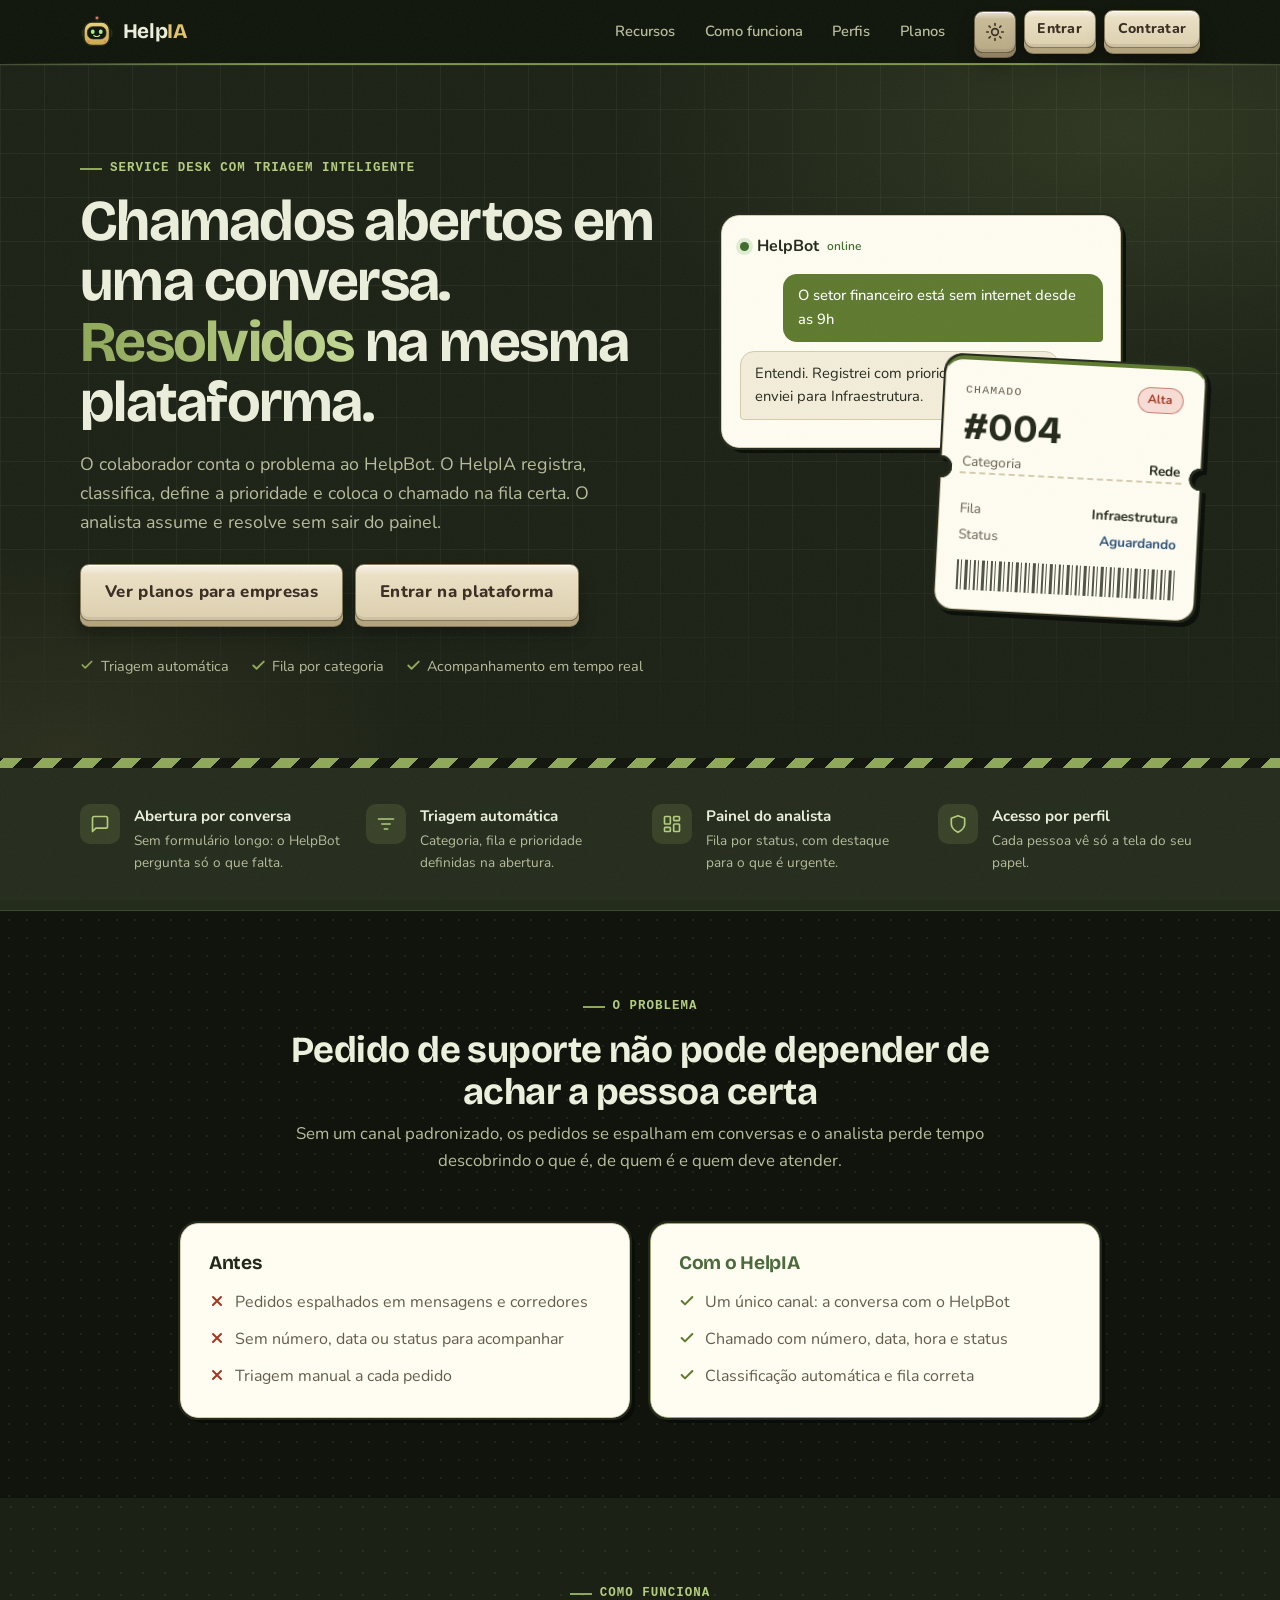
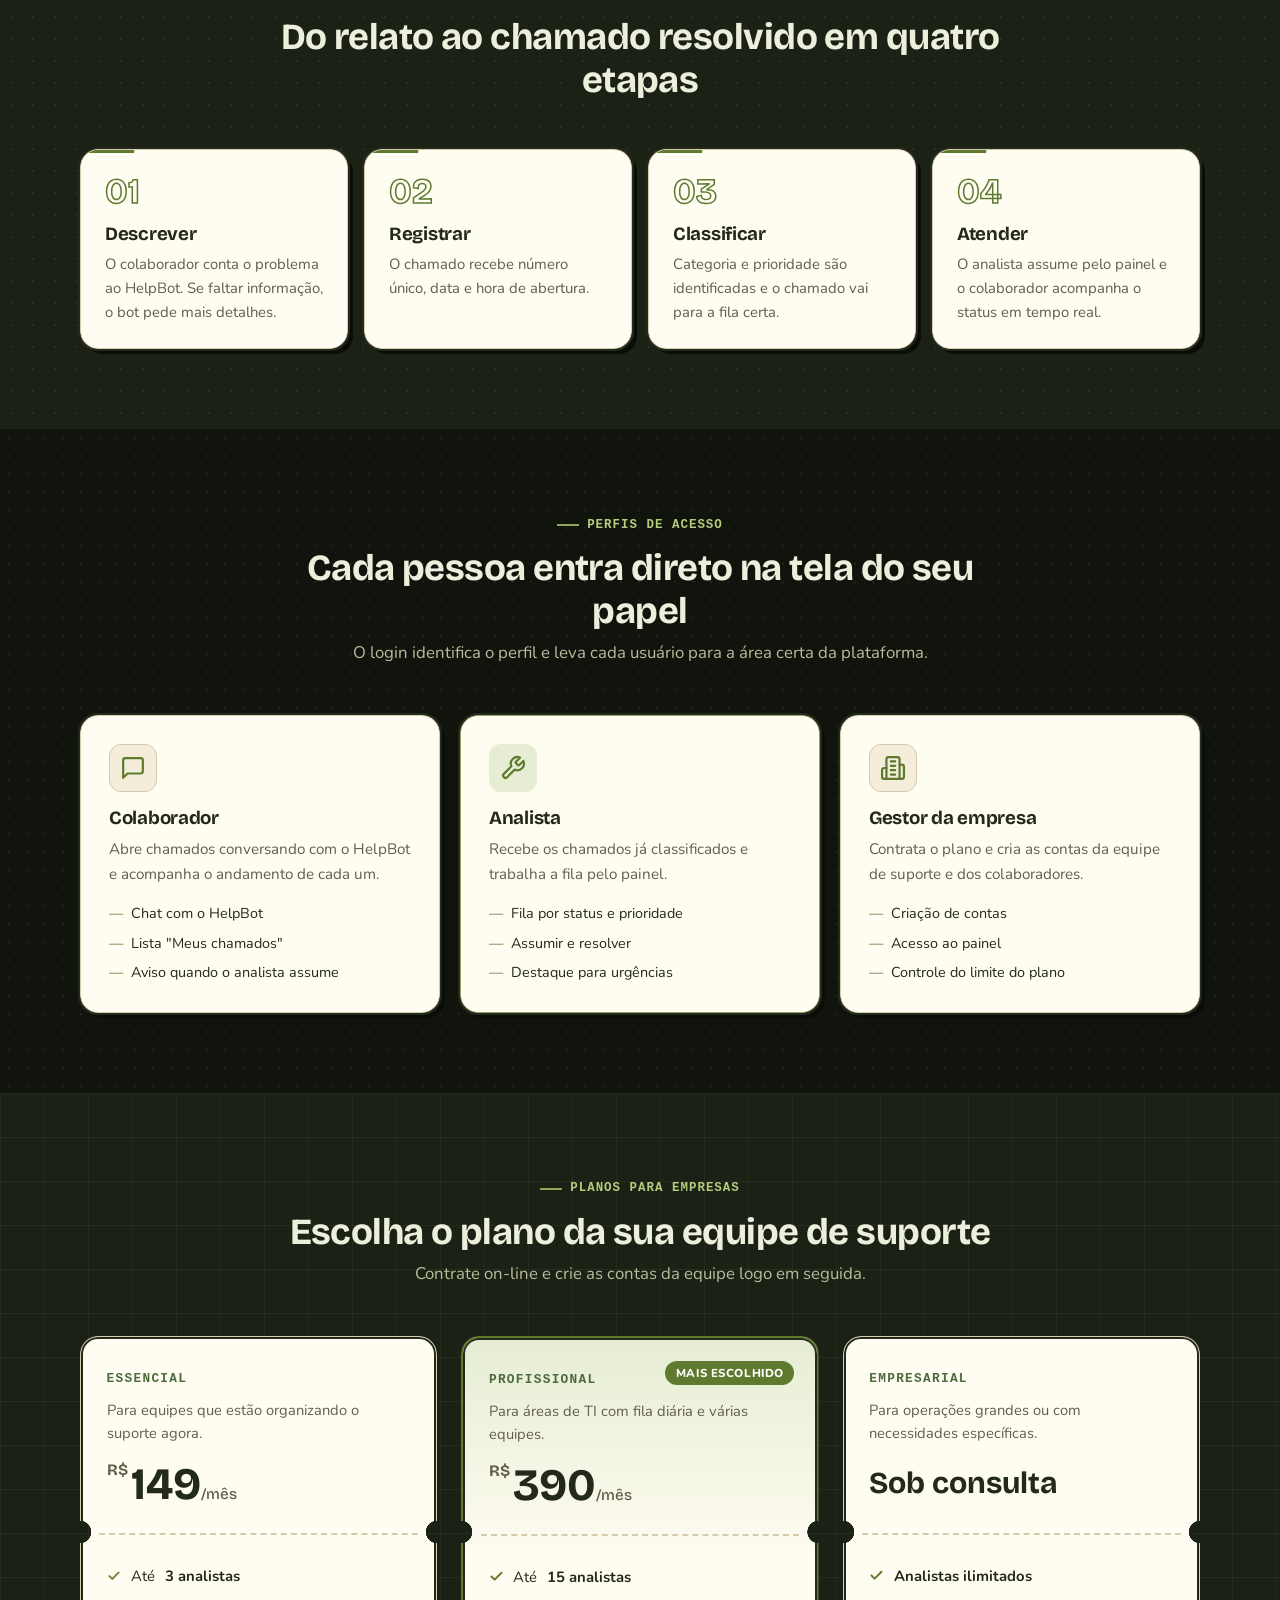
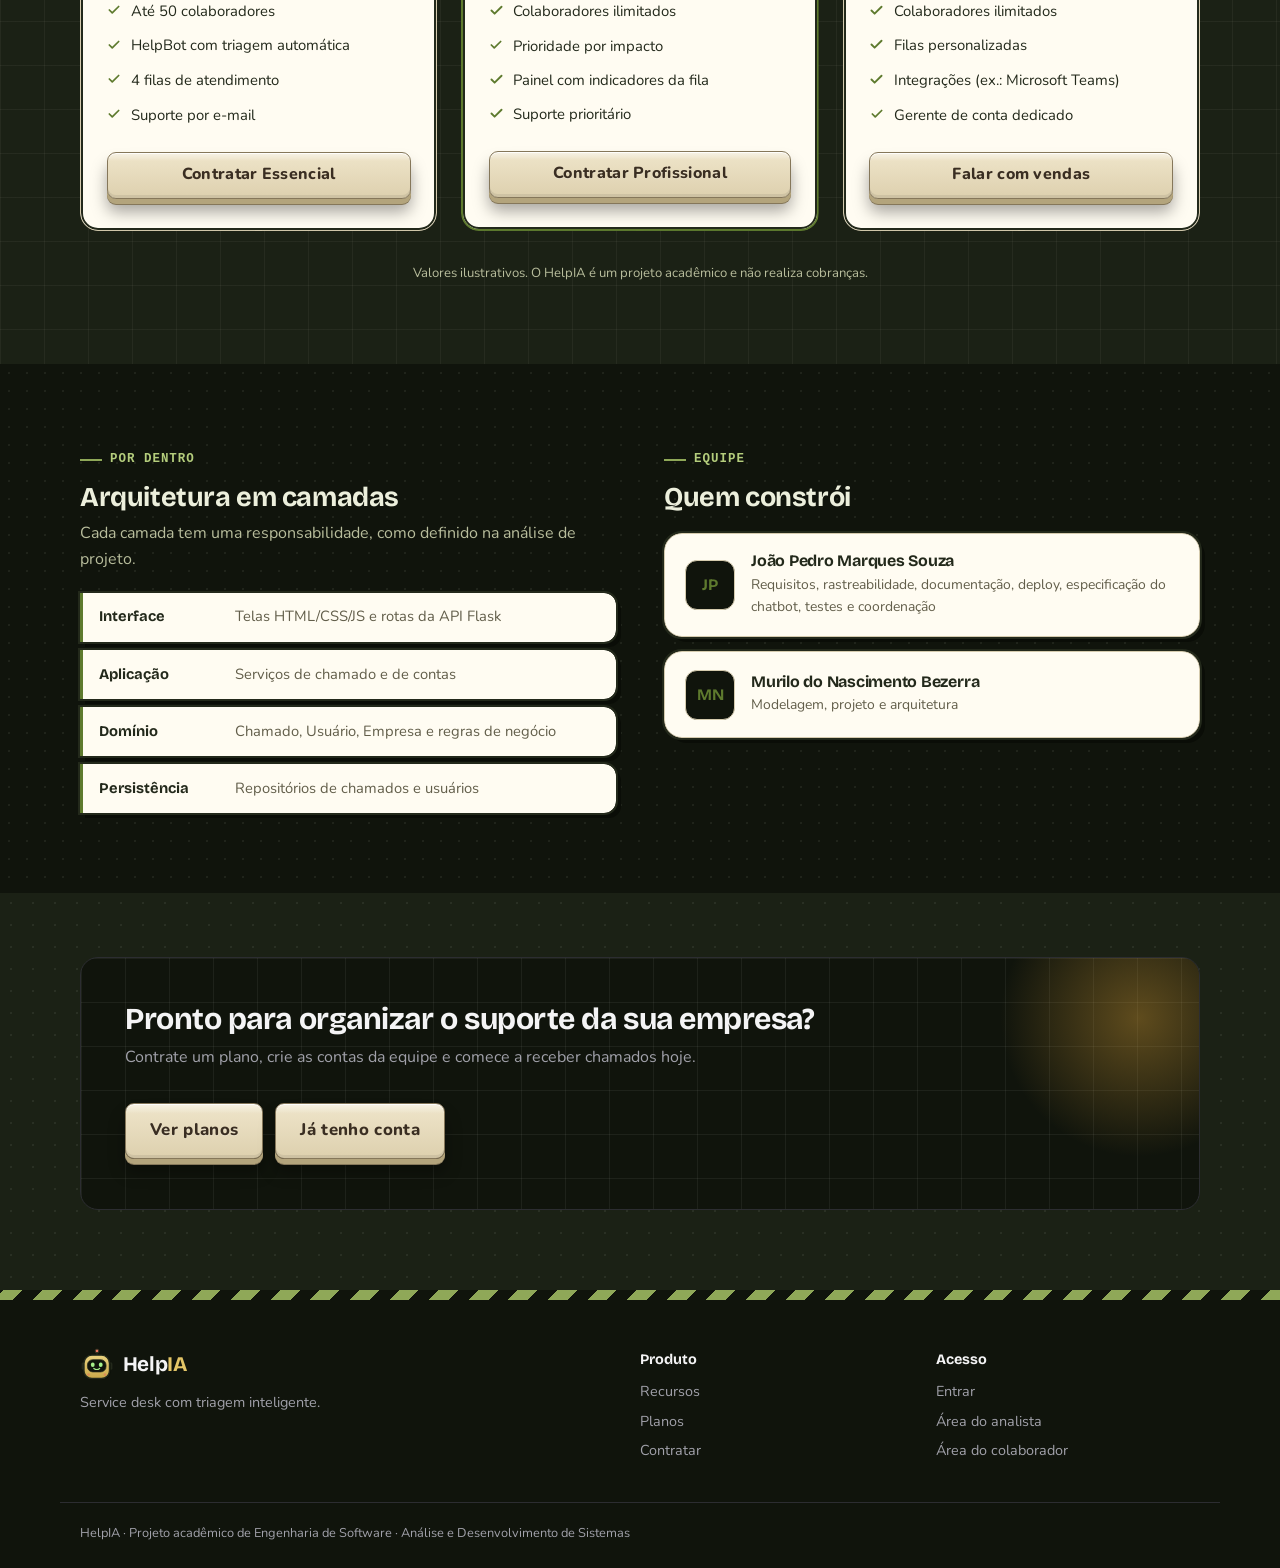
==== commit f6def141: "Atualizações da madrugada / Frontend" ====
--- a/frontend/index.html
+++ b/frontend/index.html
@@ -20,7 +20,7 @@
 
   <header class="topbar">
     <div class="container topbar-inner">
-      <a href="index.html" class="brand"><img src="assets/logo.svg" alt="" />Help<b>IA</b></a>
+      <a href="index.html" class="brand"><img src="assets/logo.svg" alt="" /><span class="brand-nome">Help<b>IA</b></span></a>
       <nav class="nav" aria-label="Navegação principal">
         <a href="#recursos">Recursos</a>
         <a href="#como-funciona">Como funciona</a>
@@ -337,7 +337,7 @@
   <footer class="rodape-site">
     <div class="container rodape-grid">
       <div>
-        <a href="index.html" class="brand"><img src="assets/logo.svg" alt="" />Help<b>IA</b></a>
+        <a href="index.html" class="brand"><img src="assets/logo.svg" alt="" /><span class="brand-nome">Help<b>IA</b></span></a>
         <p>Service desk com triagem inteligente.</p>
       </div>
       <nav aria-label="Produto">
--- a/frontend/css/base.css
+++ b/frontend/css/base.css
@@ -130,6 +130,39 @@
 }
 
 *, *::before, *::after { box-sizing: border-box; }
+
+/* ---------- Barra de rolagem HelpIA ----------
+   Trilho escuro afundado + "pastilha" oliva com contorno de tinta,
+   no mesmo estilo das teclas. Fica mostarda ao passar o mouse. */
+::-webkit-scrollbar { width: 14px; height: 14px; }
+::-webkit-scrollbar-track {
+  margin: 6px;
+  border-radius: 999px;
+  background: rgba(10, 13, 7, .45);
+  box-shadow: inset 0 2px 4px rgba(0, 0, 0, .5), inset 0 0 0 1px rgba(236, 239, 220, .06);
+}
+::-webkit-scrollbar-thumb {
+  border: 3px solid transparent;            /* afasta a pastilha da borda do trilho */
+  border-radius: 999px;
+  background:
+    linear-gradient(90deg, rgba(255, 255, 255, .35), rgba(255, 255, 255, 0) 55%) padding-box,
+    linear-gradient(180deg, var(--oliva-clara), var(--oliva)) padding-box,
+    var(--tinta) border-box;
+  box-shadow: inset 0 0 0 1.5px var(--tinta);
+  min-height: 40px;
+}
+::-webkit-scrollbar-thumb:hover {
+  background:
+    linear-gradient(90deg, rgba(255, 255, 255, .4), rgba(255, 255, 255, 0) 55%) padding-box,
+    linear-gradient(180deg, #F0D885, var(--mostarda)) padding-box,
+    var(--tinta) border-box;
+}
+::-webkit-scrollbar-thumb:active { background: var(--mostarda-escura) padding-box, var(--tinta) border-box; }
+::-webkit-scrollbar-corner, ::-webkit-scrollbar-button { display: none; background: transparent; }
+/* Firefox não tem os pseudo-elementos acima: usa só as cores */
+@supports not selector(::-webkit-scrollbar) {
+  * { scrollbar-color: var(--oliva) rgba(10, 13, 7, .45); }
+}
 html { scroll-behavior: smooth; }
 body {
   margin: 0;
@@ -237,13 +270,15 @@
   display: flex;
   align-items: center;
   gap: .6rem;
-  padding: .25rem .3rem .25rem .25rem;
+  padding: .3rem .35rem .3rem .3rem;
   border: 1px solid var(--border);
-  border-radius: 999px;
+  border-radius: 12px;
   background: var(--surface);
 }
+/* Foto/iniciais em quadrado com cantos levemente arredondados (não circular) */
 .usuario-avatar {
-  width: 32px; height: 32px; border-radius: 50%;
+  flex: none;
+  width: 38px; height: 38px; border-radius: 8px;
   display: grid; place-items: center;
   background: var(--primary); color: var(--on-primary);
   font-family: var(--font-display); font-weight: 700; font-size: .85rem;
@@ -254,7 +289,7 @@
 .btn-sair {
   border: 0; background: transparent; color: var(--muted);
   font: inherit; font-size: .82rem; font-weight: 600;
-  padding: .35rem .7rem; border-radius: 999px; cursor: pointer;
+  padding: .35rem .7rem; border-radius: 8px; cursor: pointer;
 }
 .btn-sair:hover { background: var(--danger-soft); color: var(--danger); }
 
--- a/frontend/css/papelaria.css
+++ b/frontend/css/papelaria.css
@@ -10,7 +10,7 @@
    :where() = especificidade zero, então as regras próprias de cada
    componente (cores de destaque, estados) continuam valendo. */
 :where(
-  .card, .cartao, .opcao, .tk, .tkm, .meu, .gaveta, .modal, .toast,
+  .card, .cartao, .opcao, .tk, .tkm, .tkp, .meu, .gaveta, .modal, .toast,
   .helpy-msg, .cracha, .kpi, .demo-conta, .plano-opcao label, .tampo,
   .camada, .credencial, .nota-papel
 ) {
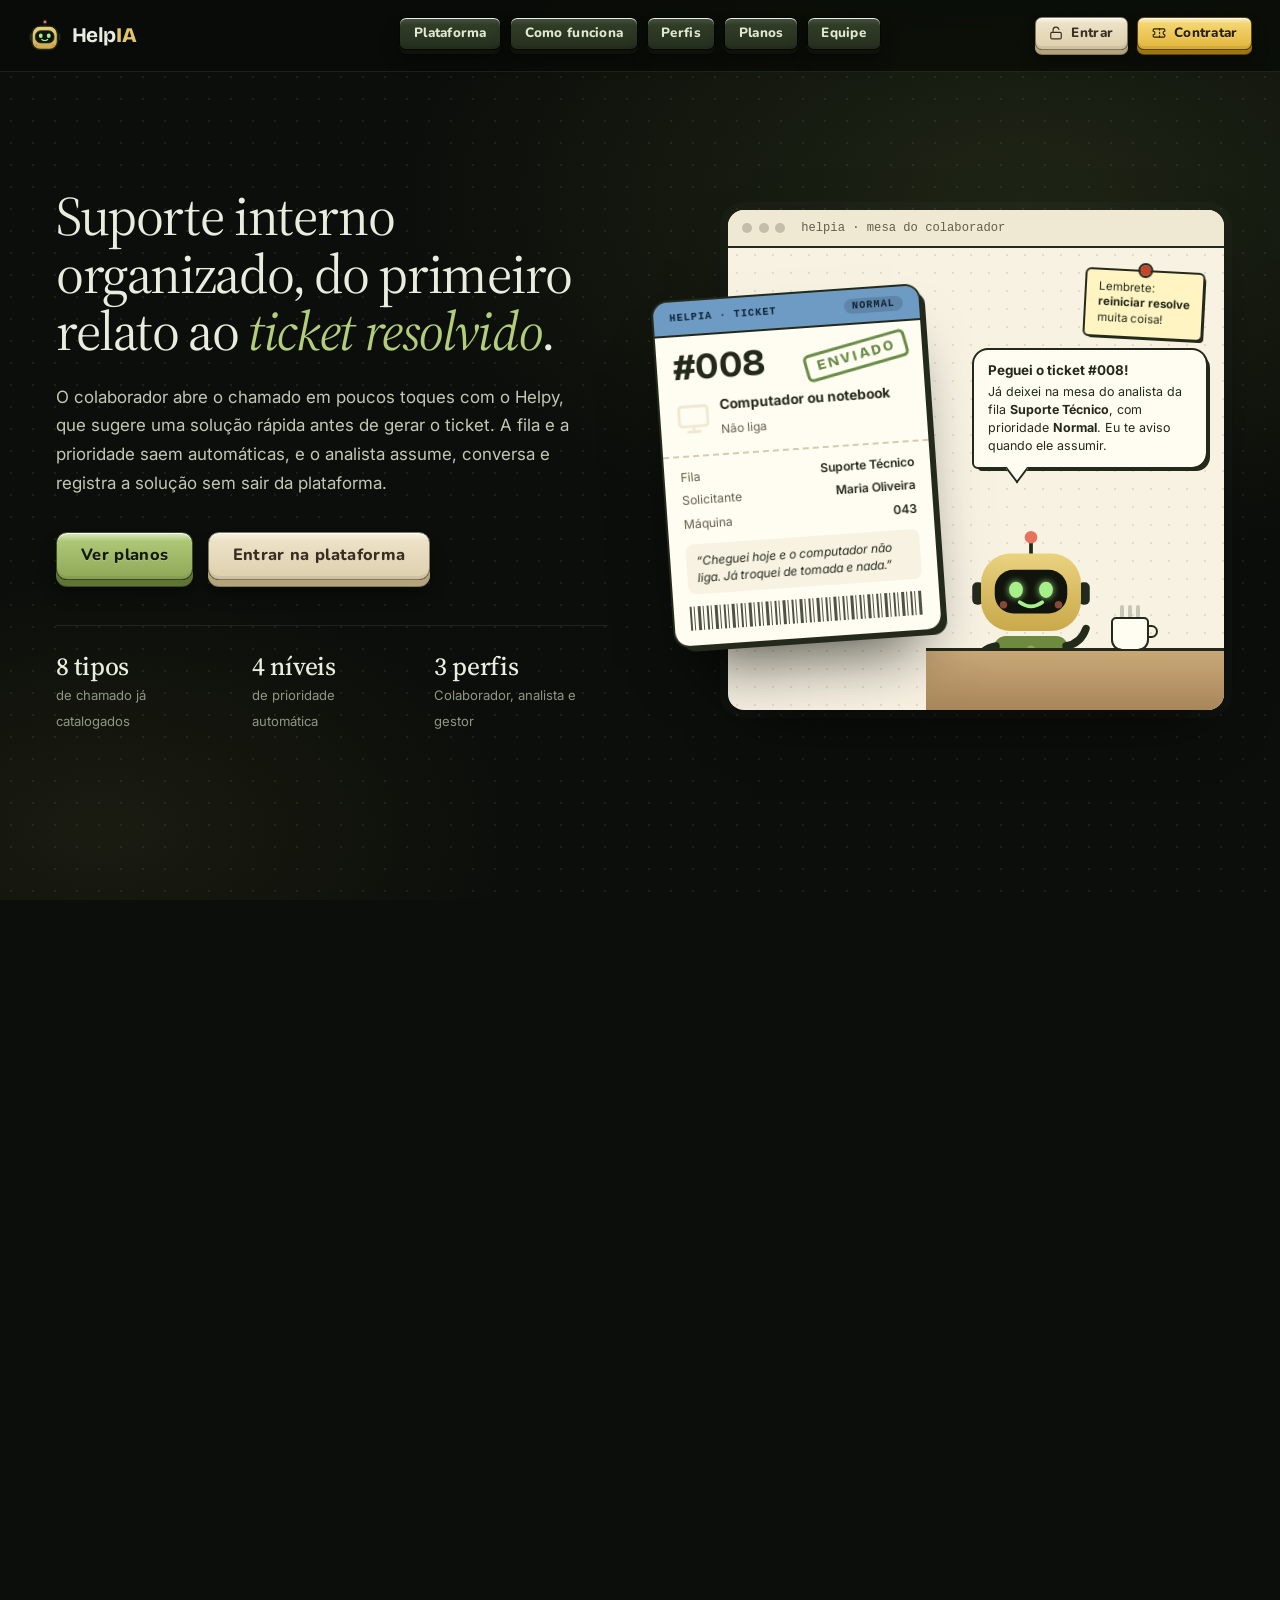
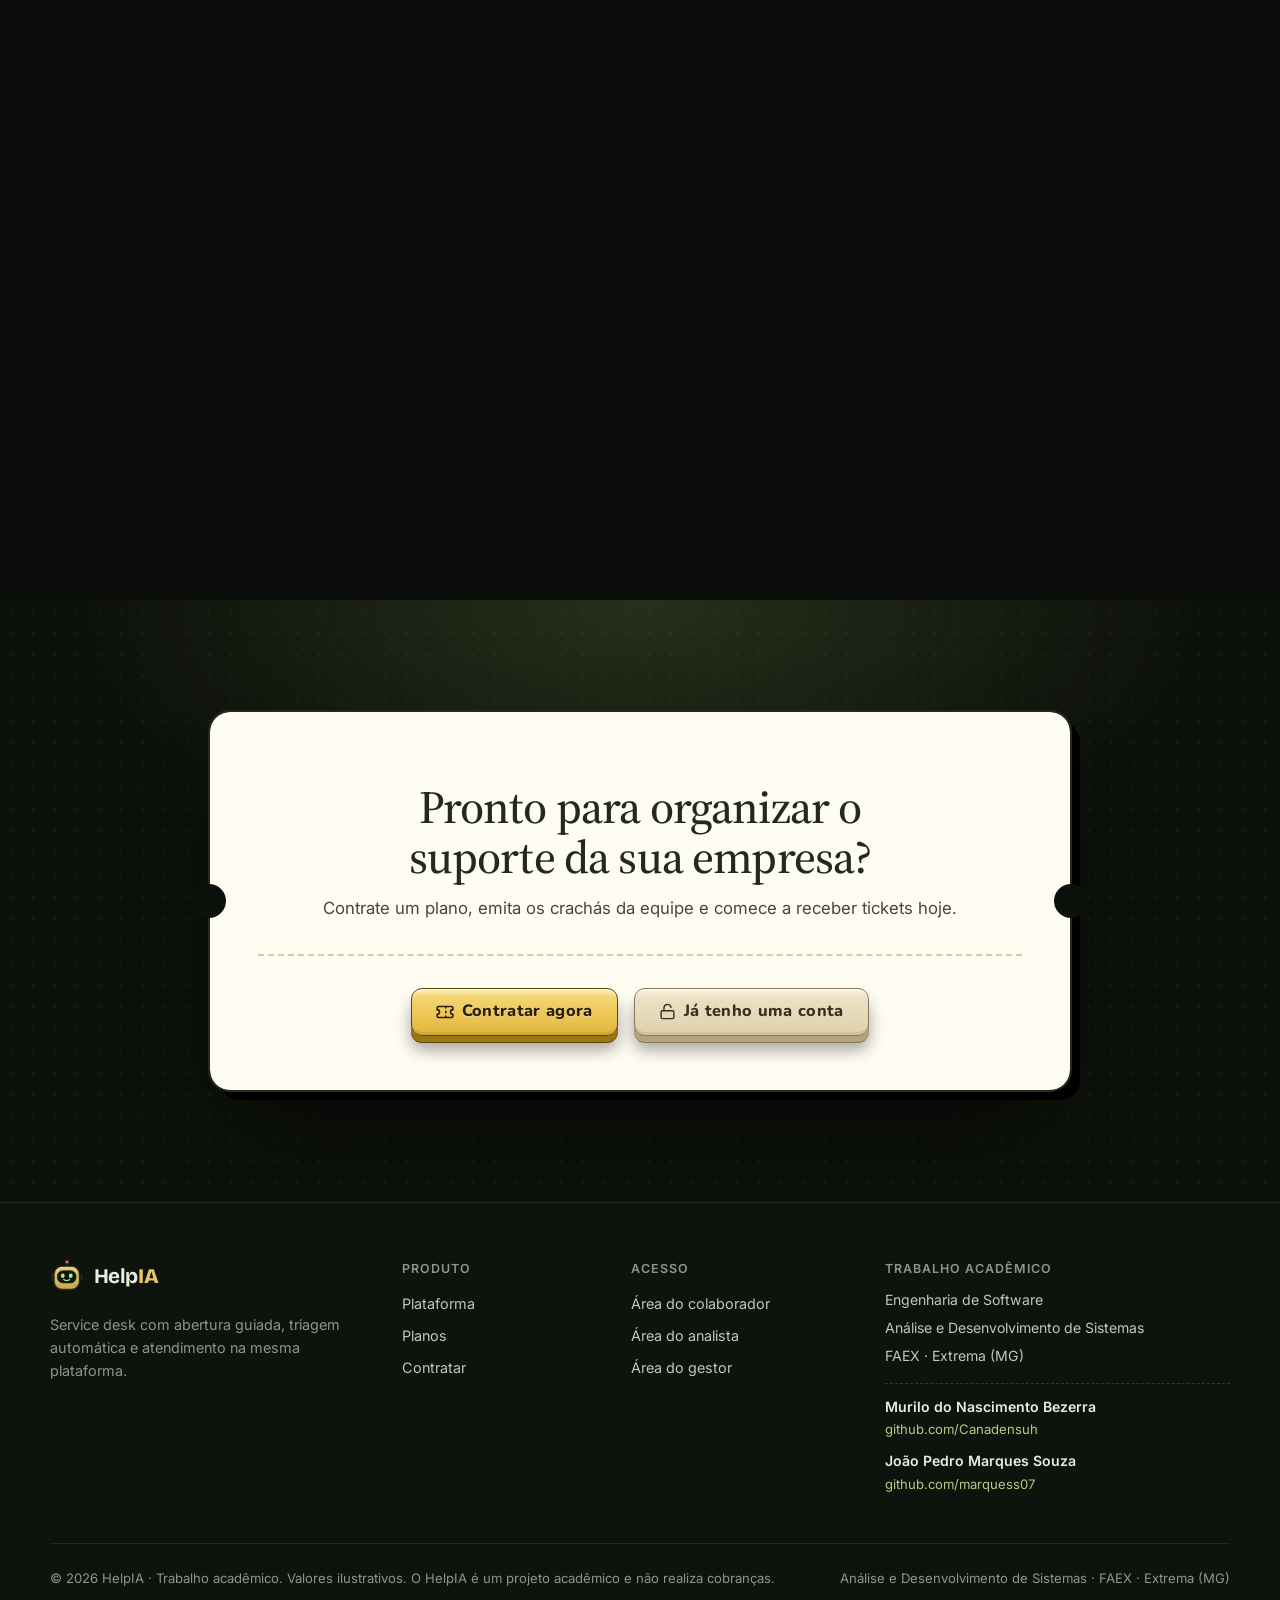
==== commit 45855fb8: "Landing em deck, Contratar/Login no tema novo e menu da conta - Landing: telas lado a lado conduzida" ====
--- a/frontend/index.html
+++ b/frontend/index.html
@@ -3,359 +3,511 @@
 <head>
   <meta charset="UTF-8" />
   <meta name="viewport" content="width=device-width, initial-scale=1.0" />
-  <title>HelpIA — Service desk com triagem inteligente</title>
-  <meta name="description" content="HelpIA: o colaborador abre o chamado conversando com o HelpBot, o chamado é classificado e cai na fila certa, e o analista atende na mesma plataforma." />
+  <title>HelpIA — Service desk para equipes de suporte</title>
+  <meta name="description" content="HelpIA: o colaborador abre o ticket com a ajuda do assistente Helpy, a triagem define fila e prioridade, e o analista atende, conversa pelo HelpIA Chat e resolve na mesma plataforma." />
   <link rel="icon" type="image/svg+xml" href="assets/logo.svg" />
   <link rel="preconnect" href="https://fonts.googleapis.com" />
   <link rel="preconnect" href="https://fonts.gstatic.com" crossorigin />
-  <link rel="stylesheet" href="https://fonts.googleapis.com/css2?family=Bricolage+Grotesque:opsz,wght@12..96,500;12..96,600;12..96,700;12..96,800&family=Nunito:wght@400;500;600;700;800&display=swap" />
-  <link rel="stylesheet" href="css/base.css" />
+  <link rel="stylesheet" href="https://fonts.googleapis.com/css2?family=Bricolage+Grotesque:opsz,wght@12..96,700;12..96,800&family=Inter:wght@400;500;600;700&family=Nunito:wght@700;800&family=Source+Serif+4:ital,opsz,wght@0,8..60,400;0,8..60,500;0,8..60,600;1,8..60,400;1,8..60,500&display=swap" />
   <link rel="stylesheet" href="css/simbolos.css" />
-  <script src="js/tema.js"></script>
-  <link rel="stylesheet" href="css/landing.css" />
+  <link rel="stylesheet" href="css/helpy.css" />
+  <link rel="stylesheet" href="css/institucional.css" />
   <link rel="stylesheet" href="css/teclas.css" />
-  <link rel="stylesheet" href="css/papelaria.css" />
+  <link rel="stylesheet" href="css/publico.css" />
+  <link rel="stylesheet" href="css/cracha.css" />
+  <link rel="stylesheet" href="css/inicio.css" />
+  <!-- Liga as animações antes do primeiro desenho (evita "piscar"); quem pede menos movimento fica sem elas -->
+  <script>if (!matchMedia("(prefers-reduced-motion: reduce)").matches) document.documentElement.classList.add("anima");</script>
 </head>
-<body>
-
-  <header class="topbar">
-    <div class="container topbar-inner">
-      <a href="index.html" class="brand"><img src="assets/logo.svg" alt="" /><span class="brand-nome">Help<b>IA</b></span></a>
-      <nav class="nav" aria-label="Navegação principal">
-        <a href="#recursos">Recursos</a>
-        <a href="#como-funciona">Como funciona</a>
-        <a href="#perfis">Perfis</a>
-        <a href="#planos">Planos</a>
-      </nav>
-      <div class="topbar-acoes">
-        <button type="button" class="btn-tema" aria-label="Alternar tema">
-          <svg class="icone-sol" viewBox="0 0 24 24" fill="none" stroke="currentColor" stroke-width="2" stroke-linecap="round" aria-hidden="true"><circle cx="12" cy="12" r="4"/><path d="M12 2v2M12 20v2M4.93 4.93l1.41 1.41M17.66 17.66l1.41 1.41M2 12h2M20 12h2M4.93 19.07l1.41-1.41M17.66 6.34l1.41-1.41"/></svg>
-          <svg class="icone-lua" viewBox="0 0 24 24" fill="none" stroke="currentColor" stroke-width="2" stroke-linecap="round" stroke-linejoin="round" aria-hidden="true"><path d="M21 12.79A9 9 0 1 1 11.21 3 7 7 0 0 0 21 12.79z"/></svg>
-        </button>
-        <a href="login.html" class="btn btn-outline btn-sm">Entrar</a>
-        <a href="contratar.html" class="btn btn-primary btn-sm esconde-mobile">Contratar</a>
+<body class="lp">
+
+  <header class="topo lp-topo">
+    <a href="#inicio" class="marca" aria-label="HelpIA — início"><img src="assets/logo.svg" alt="" /><span class="marca-nome">Help<b>IA</b></span></a>
+    <nav class="lp-nav" aria-label="Navegação principal">
+      <a href="#plataforma" class="key key--sm key--escura" data-nav="plataforma">Plataforma</a>
+      <a href="#como-funciona" class="key key--sm key--escura" data-nav="como-funciona">Como funciona</a>
+      <a href="#perfis" class="key key--sm key--escura" data-nav="perfis">Perfis</a>
+      <a href="#planos" class="key key--sm key--escura" data-nav="planos">Planos</a>
+      <a href="#equipe" class="key key--sm key--escura" data-nav="equipe">Equipe</a>
+    </nav>
+    <div class="lp-topo-acoes">
+      <a href="login.html" class="key key--sm lp-entrar"><i class="ic ic-cadeado-aberto" aria-hidden="true"></i> Entrar</a>
+      <a href="contratar.html" class="key key--sm key--mostarda"><i class="ic ic-ticket" aria-hidden="true"></i> Contratar</a>
+    </div>
+  </header>
+
+  <main>
+    <!-- =========================================================
+         O "deck": as telas ficam lado a lado. Ao rolar o mouse a página
+         anda para a DIREITA; dentro de cada tela, a rolagem conduz a
+         animação daquela tela (js/landing.js). No celular e para quem
+         pede menos movimento, as telas ficam uma embaixo da outra.
+         ========================================================= -->
+    <div class="lp-deck" data-deck>
+      <div class="lp-deck-vista">
+        <div class="lp-deck-trilho">
+
+          <!-- ===== 1. Início: o Helpy no escritório + um ticket emitido ===== -->
+          <section id="inicio" class="lp-tela tela-inicio" data-tela="inicio" aria-label="Início">
+            <div class="lp-tela-conteudo hero-grade">
+              <div class="hero-texto">
+                <h1>Suporte interno organizado, do primeiro relato ao <em>ticket resolvido</em>.</h1>
+                <p class="hero-sub">
+                  O colaborador abre o chamado em poucos toques com o Helpy, que sugere uma solução rápida antes
+                  de gerar o ticket. A fila e a prioridade saem automáticas, e o analista assume, conversa e
+                  registra a solução sem sair da plataforma.
+                </p>
+                <div class="hero-acoes">
+                  <a href="#planos" class="key key--lg key--accent">Ver planos</a>
+                  <a href="login.html" class="key key--lg">Entrar na plataforma</a>
+                </div>
+                <div class="hero-numeros">
+                  <div><strong>8 tipos</strong><span>de chamado já catalogados</span></div>
+                  <div><strong>4 níveis</strong><span>de prioridade automática</span></div>
+                  <div><strong>3 perfis</strong><span>Colaborador, analista e gestor</span></div>
+                </div>
+              </div>
+
+              <div class="hero-visual" aria-hidden="true">
+                <div class="lp-app">
+                  <div class="lp-app-barra"><i></i><i></i><i></i><span>helpia · mesa do colaborador</span></div>
+                  <div class="lp-escritorio">
+                    <div class="lp-quadro">Lembrete:<br><strong>reiniciar resolve</strong><br>muita coisa!</div>
+                    <div class="lp-balao">
+                      <strong>Peguei o ticket #008!</strong>
+                      Já deixei na mesa do analista da fila <b>Suporte Técnico</b>, com prioridade <b>Normal</b>. Eu te aviso quando ele assumir.
+                    </div>
+                    <div class="lp-helpy">
+                      <div class="helpy-avatar acenando">
+                        <svg viewBox="0 0 120 120" class="helpy-svg">
+                          <defs>
+                            <linearGradient id="lpHelpyCabeca" x1="0" y1="0" x2="0" y2="1">
+                              <stop offset="0" stop-color="#EAD27F"/><stop offset="1" stop-color="#C9A94A"/>
+                            </linearGradient>
+                          </defs>
+                          <ellipse class="helpy-sombra" cx="60" cy="116" rx="26" ry="4"/>
+                          <g class="helpy-corpo">
+                            <line class="helpy-antena" x1="60" y1="24" x2="60" y2="12"/>
+                            <circle class="helpy-luz" cx="60" cy="9" r="5"/>
+                            <rect class="helpy-orelha" x="13" y="45" width="9" height="18" rx="4"/>
+                            <rect class="helpy-orelha" x="98" y="45" width="9" height="18" rx="4"/>
+                            <rect class="helpy-cabeca" x="20" y="22" width="80" height="62" rx="24" fill="url(#lpHelpyCabeca)"/>
+                            <rect class="helpy-visor" x="31" y="35" width="58" height="35" rx="15"/>
+                            <g class="helpy-olhos">
+                              <ellipse class="helpy-olho" cx="48" cy="51" rx="5.5" ry="6.5"/>
+                              <ellipse class="helpy-olho" cx="72" cy="51" rx="5.5" ry="6.5"/>
+                            </g>
+                            <path class="helpy-boca" d="M51 61q9 6.5 18 0"/>
+                            <circle class="helpy-bochecha" cx="38" cy="63" r="3"/>
+                            <circle class="helpy-bochecha" cx="82" cy="63" r="3"/>
+                            <path class="helpy-tronco" d="M40 88h40a10 10 0 0 1 10 10v10H30v-10a10 10 0 0 1 10-10z"/>
+                            <circle class="helpy-botao" cx="60" cy="99" r="3.5"/>
+                            <path class="helpy-braco helpy-braco-esq" d="M32 96q-12 2-14 12"/>
+                            <path class="helpy-braco helpy-braco-dir" d="M88 96q12-2 16-14"/>
+                          </g>
+                        </svg>
+                      </div>
+                    </div>
+                    <div class="lp-mesinha"><div class="lp-caneca"><span></span><span></span><span></span></div></div>
+                  </div>
+
+                  <article class="lp-ticket">
+                    <header class="lp-ticket-faixa"><span>Help<b>IA</b> · Ticket</span><span class="lp-ticket-pri">Normal</span></header>
+                    <div class="lp-ticket-cabeca">
+                      <span class="lp-ticket-num">#008</span>
+                      <span class="lp-ticket-tipo"><i class="ic ic-monitor"></i><span><strong>Computador ou notebook</strong><small>Não liga</small></span></span>
+                    </div>
+                    <dl class="lp-ticket-dados">
+                      <div><dt>Fila</dt><dd>Suporte Técnico</dd></div>
+                      <div><dt>Solicitante</dt><dd>Maria Oliveira</dd></div>
+                      <div><dt>Máquina</dt><dd>043</dd></div>
+                    </dl>
+                    <p class="lp-ticket-nota">“Cheguei hoje e o computador não liga. Já troquei de tomada e nada.”</p>
+                    <span class="lp-barras"></span>
+                    <span class="lp-carimbo">Enviado</span>
+                  </article>
+                </div>
+              </div>
+            </div>
+          </section>
+
+          <!-- ===== 2. Plataforma: a tela real do HelpIA Chat ===== -->
+          <section id="plataforma" class="lp-tela tela-chat" data-tela="plataforma" aria-labelledby="tituloPlataforma">
+            <div class="lp-tela-conteudo lp-chat-grade">
+              <div class="lp-cabeca">
+                <h2 id="tituloPlataforma">A conversa acontece dentro do HelpIA, com o ticket junto</h2>
+                <p>Esta é a tela do HelpIA Chat como ela é na aplicação, vista pelo analista Carlos.</p>
+                <ul class="lp-pontos">
+                  <li data-faixa="0 0"><i class="ic ic-equipe" aria-hidden="true"></i><span><strong>Grupo da equipe</strong>Analistas e gestores recebem os avisos de ticket urgente.</span></li>
+                  <li data-faixa="0 .25"><i class="ic ic-ticket" aria-hidden="true"></i><span><strong>Ticket na conversa</strong>O cartão do ticket vem junto, com a cor da prioridade.</span></li>
+                  <li data-faixa=".25 .5"><i class="ic ic-chat" aria-hidden="true"></i><span><strong>Menção de tickets</strong>Escreva #007 e ele vira um link que abre o ticket.</span></li>
+                  <li data-faixa=".5 .8"><i class="ic ic-arquivo" aria-hidden="true"></i><span><strong>Anexos</strong>Prints, documentos e vídeos pelo clipe ou arrastando.</span></li>
+                </ul>
+              </div>
+              <div class="lp-vitrine-area">
+                <figure class="lp-vitrine" data-vitrine>
+                  <div class="lp-vitrine-tela">
+                    <iframe src="vitrine-chat.html" title="Tela do HelpIA Chat (demonstração com pessoas fictícias)" tabindex="-1" aria-hidden="true" scrolling="no"></iframe>
+                  </div>
+                </figure>
+              </div>
+            </div>
+          </section>
+
+          <!-- ===== 3. Do relato à solução: cada recurso é um ticket ===== -->
+          <section id="relato" class="lp-tela tela-relato" data-tela="relato" aria-labelledby="tituloRelato">
+            <div class="lp-tela-conteudo">
+              <div class="lp-cabeca centro">
+                <h2 id="tituloRelato">Tudo o que o ticket precisa, no mesmo lugar</h2>
+              </div>
+              <div class="lp-tickets">
+                <article class="lp-tk tk-mostarda" data-faixa="0 .2">
+                  <header><b>#01</b><span>Abertura</span></header>
+                  <div class="lp-tk-corpo">
+                    <span class="lp-tk-ico"><i class="ic ic-robo" aria-hidden="true"></i></span>
+                    <h3>Abertura guiada com o Helpy</h3>
+                    <p>O colaborador escolhe o tipo de problema, diz quem é afetado, escreve a nota e informa a máquina. Antes de gerar o ticket, o Helpy sugere uma solução rápida.</p>
+                  </div>
+                  <footer><span class="lp-tk-barras"></span></footer>
+                </article>
+                <article class="lp-tk tk-coral" data-faixa=".14 .34">
+                  <header><b>#02</b><span>Triagem</span></header>
+                  <div class="lp-tk-corpo">
+                    <span class="lp-tk-ico"><i class="ic ic-alvo" aria-hidden="true"></i></span>
+                    <h3>Triagem e prioridade automáticas</h3>
+                    <p>Fila e prioridade saem do catálogo e do impacto: baixa, normal, média ou alta. Setor parado entra direto como prioridade alta.</p>
+                  </div>
+                  <footer><span class="lp-tk-barras"></span></footer>
+                </article>
+                <article class="lp-tk tk-oliva" data-faixa=".28 .48">
+                  <header><b>#03</b><span>Atendimento</span></header>
+                  <div class="lp-tk-corpo">
+                    <span class="lp-tk-ico"><i class="ic ic-pastas" aria-hidden="true"></i></span>
+                    <h3>Mesa do analista</h3>
+                    <p>Bandeja ordenada por urgência. O analista puxa o ticket para a mesa, lê a nota, vê se a máquina já teve um caso parecido e carimba com a solução.</p>
+                  </div>
+                  <footer><span class="lp-tk-barras"></span></footer>
+                </article>
+                <article class="lp-tk tk-ceu" data-faixa=".42 .62">
+                  <header><b>#04</b><span>Fila</span></header>
+                  <div class="lp-tk-corpo">
+                    <span class="lp-tk-ico"><i class="ic ic-relogio" aria-hidden="true"></i></span>
+                    <h3>Tickets em aberto</h3>
+                    <p>Lista de tudo o que está na fila ou em atendimento, com o tempo de cada ticket e filtro por analista.</p>
+                  </div>
+                  <footer><span class="lp-tk-barras"></span></footer>
+                </article>
+                <article class="lp-tk tk-lilas" data-faixa=".56 .76">
+                  <header><b>#05</b><span>Gestão</span></header>
+                  <div class="lp-tk-corpo">
+                    <span class="lp-tk-ico"><i class="ic ic-grafico" aria-hidden="true"></i></span>
+                    <h3>Painel e metas do gestor</h3>
+                    <p>Indicadores da fila, meta diária por analista e mural com a regra do dia para alinhar a equipe.</p>
+                  </div>
+                  <footer><span class="lp-tk-barras"></span></footer>
+                </article>
+                <article class="lp-tk tk-verde" data-faixa=".7 .9">
+                  <header><b>#06</b><span>Acessos</span></header>
+                  <div class="lp-tk-corpo">
+                    <span class="lp-tk-ico"><i class="ic ic-escudo" aria-hidden="true"></i></span>
+                    <h3>Acessos sob controle</h3>
+                    <p>O gestor emite os crachás da equipe, troca cargos, gera senha nova e suspende ou reativa contas com confirmação de segurança.</p>
+                  </div>
+                  <footer><span class="lp-tk-barras"></span></footer>
+                </article>
+              </div>
+            </div>
+          </section>
+
+          <!-- ===== 4. Como funciona: o ticket #008 em 4 atos ===== -->
+          <section id="como-funciona" class="lp-tela tela-como" data-tela="como-funciona" aria-labelledby="tituloComo">
+            <div class="lp-tela-conteudo lp-como-grade">
+              <div class="lp-como-texto">
+                <h2 id="tituloComo" class="lp-como-titulo">O caminho do ticket #008</h2>
+                <ol class="lp-atos">
+                  <li class="lp-ato" data-ato="0">
+                    <span class="lp-ato-num">01</span>
+                    <h3>Abrir</h3>
+                    <p>Maria escolhe o tipo de problema, diz quem é afetado, escreve a nota e digita o número da máquina. O ticket sai impresso.</p>
+                  </li>
+                  <li class="lp-ato" data-ato="1">
+                    <span class="lp-ato-num">02</span>
+                    <h3>Classificar</h3>
+                    <p>O catálogo e o impacto definem a fila e a prioridade. Ninguém tria na mão: a faixa do ticket ganha a cor certa.</p>
+                  </li>
+                  <li class="lp-ato" data-ato="2">
+                    <span class="lp-ato-num">03</span>
+                    <h3>Atender</h3>
+                    <p>Carlos puxa o ticket para a mesa, lê a nota e vê se a máquina 043 já teve um caso parecido. Se precisar, fala com a Maria pelo HelpIA Chat.</p>
+                  </li>
+                  <li class="lp-ato" data-ato="3">
+                    <span class="lp-ato-num">04</span>
+                    <h3>Resolver</h3>
+                    <p>Carlos carimba o ticket com a solução. A Maria é avisada na hora e o ticket vai para o histórico, pronto para ajudar no próximo caso.</p>
+                  </li>
+                </ol>
+                <div class="lp-atos-trilha" aria-hidden="true"><span></span><span></span><span></span><span></span></div>
+              </div>
+
+              <div class="lp-palco" data-palco aria-hidden="true">
+                <div class="lp-palco-cena">
+                <!-- Impressora do Helpy -->
+                <div class="pl-impressora"><span class="pl-luz"></span><span class="pl-fenda"></span><small>Helpy · impressão de tickets</small></div>
+
+                <!-- Mesa do analista (entra no ato 3) -->
+                <div class="pl-mesa">
+                  <span class="pl-mesa-rotulo"><i class="ic ic-pastas"></i> Mesa do analista</span>
+                  <span class="pl-mesa-pessoa"><span class="pl-av av-analista"><i class="ic ic-ferramenta"></i></span>Carlos Souza</span>
+                </div>
+
+                <!-- Escala de prioridade (ato 2) -->
+                <div class="pl-escala">
+                  <span class="pl-escala-titulo">Prioridade</span>
+                  <span class="esc esc-baixa">Baixa</span>
+                  <span class="esc esc-normal">Normal</span>
+                  <span class="esc esc-media">Média</span>
+                  <span class="esc esc-alta">Alta</span>
+                  <span class="pl-escala-marca"></span>
+                  <span class="pl-escala-fila"><i class="ic ic-entrada"></i> Fila: Suporte Técnico</span>
+                </div>
+
+                <!-- Conversa rápida (ato 3) -->
+                <div class="pl-chat">
+                  <span class="pl-msg"><b>Carlos</b> Oi Maria! O cabo de força está firme atrás do computador?</span>
+                  <span class="pl-msg minha">Está sim, já conferi.</span>
+                </div>
+
+                <!-- O ticket #008 (o mesmo do começo) -->
+                <article class="pl-ticket">
+                  <header class="pl-ticket-faixa"><span class="pl-cor"></span><span>Help<b>IA</b> · Ticket</span>
+                    <span class="pl-tag"><span class="pl-tag-a">Imprimindo</span><span class="pl-tag-b">Normal</span></span></header>
+                  <div class="pl-ticket-corpo">
+                    <span class="pl-num">#008</span>
+                    <div class="pl-escolhas">
+                      <span style="--k:0"><i class="ic ic-monitor"></i> Computador ou notebook</span>
+                      <span style="--k:1">Não liga</span>
+                      <span style="--k:2"><i class="ic ic-usuario"></i> Só eu</span>
+                      <span style="--k:3"><i class="ic ic-etiqueta"></i> Máquina 043</span>
+                    </div>
+                    <p class="pl-nota" style="--k:4">“Cheguei hoje e o computador não liga. Já troquei de tomada e nada.”</p>
+                    <div class="pl-status">
+                      <span class="pl-st pl-st-a"><b class="st-fila">Aguardando</b> na fila</span>
+                      <span class="pl-st pl-st-b"><b class="st-atendimento">Em atendimento</b> com Carlos Souza</span>
+                      <span class="pl-st pl-st-c"><b class="st-resolvido">Resolvido</b> troca da fonte</span>
+                    </div>
+                  </div>
+                  <span class="pl-carimbo"><b>Resolvido</b><small>Carlos Souza</small></span>
+                </article>
+
+                <!-- Aviso final (ato 4) -->
+                <span class="pl-aviso"><i class="ic ic-festa"></i><span><strong>Ticket #008 resolvido!</strong>A Maria foi avisada na mesa dela.</span></span>
+                </div>
+              </div>
+            </div>
+          </section>
+
+          <!-- ===== 5. Perfis: os crachás ===== -->
+          <section id="perfis" class="lp-tela tela-perfis" data-tela="perfis" aria-labelledby="tituloPerfis">
+            <div class="lp-tela-conteudo">
+              <div class="lp-cabeca centro">
+                <h2 id="tituloPerfis" data-palavras=".0 .34">Cada pessoa recebe um crachá e entra direto na sua área</h2>
+                <p data-faixa=".3 .4">O gestor emite os crachás da equipe. No login, o HelpIA confere o perfil e abre a tela certa.</p>
+              </div>
+              <div class="lp-perfis">
+                <article class="lp-perfil" data-faixa=".4 .58">
+                  <ul class="lp-cracha-lista"><li class="cracha-item">
+                    <span class="cordao" aria-hidden="true"></span>
+                    <div class="cracha p-colaborador" aria-hidden="true">
+                      <span class="cracha-faixa"></span>
+                      <span class="cracha-foto"><i class="ic ic-usuario"></i></span>
+                      <span class="cracha-nome">Maria Oliveira</span>
+                      <span class="cracha-cargo">Colaborador</span>
+                      <span class="cracha-email">maria@helpia.com.br</span>
+                      <span class="cracha-senha">Senha <b>••••••••</b></span>
+                      <span class="cracha-id">ID 0006 · HelpIA</span>
+                      <span class="codigo-barras"></span>
+                    </div>
+                  </li></ul>
+                  <div class="lp-perfil-texto">
+                    <h3>Colaborador</h3>
+                    <p>Quem precisa de suporte. Abre tickets em poucos toques e acompanha cada um até a solução.</p>
+                  </div>
+                </article>
+                <article class="lp-perfil" data-faixa=".54 .72">
+                  <ul class="lp-cracha-lista"><li class="cracha-item">
+                    <span class="cordao" aria-hidden="true"></span>
+                    <div class="cracha p-analista" aria-hidden="true">
+                      <span class="cracha-faixa"></span>
+                      <span class="cracha-foto"><i class="ic ic-ferramenta"></i></span>
+                      <span class="cracha-nome">Carlos Souza</span>
+                      <span class="cracha-cargo">Analista</span>
+                      <span class="cracha-email">carlos@helpia.com.br</span>
+                      <span class="cracha-senha">Senha <b>••••••••</b></span>
+                      <span class="cracha-id">ID 0003 · HelpIA</span>
+                      <span class="codigo-barras"></span>
+                    </div>
+                  </li></ul>
+                  <div class="lp-perfil-texto">
+                    <h3>Analista</h3>
+                    <p>Quem atende. Trabalha a fila na mesa de atendimento, com o contexto de cada caso.</p>
+                  </div>
+                </article>
+                <article class="lp-perfil" data-faixa=".68 .86">
+                  <ul class="lp-cracha-lista"><li class="cracha-item">
+                    <span class="cordao" aria-hidden="true"></span>
+                    <div class="cracha p-gestor" aria-hidden="true">
+                      <span class="cracha-faixa"></span>
+                      <span class="cracha-foto"><i class="ic ic-coroa"></i></span>
+                      <span class="cracha-nome">Renata Alves</span>
+                      <span class="cracha-cargo">Gestor</span>
+                      <span class="cracha-email">renata@helpia.com.br</span>
+                      <span class="cracha-senha">Senha <b>••••••••</b></span>
+                      <span class="cracha-id">ID 0001 · HelpIA</span>
+                      <span class="codigo-barras"></span>
+                    </div>
+                  </li></ul>
+                  <div class="lp-perfil-texto">
+                    <h3>Gestor</h3>
+                    <p>Quem coordena. Acompanha a operação, define metas e cuida dos acessos da empresa.</p>
+                  </div>
+                </article>
+              </div>
+            </div>
+          </section>
+
+          <!-- ===== 6. Planos: Essencial, depois Empresarial, por último o Profissional ===== -->
+          <section id="planos" class="lp-tela tela-planos" data-tela="planos" aria-labelledby="tituloPlanos">
+            <div class="lp-tela-conteudo">
+              <div class="lp-cabeca centro">
+                <h2 id="tituloPlanos">Escolha o plano da sua equipe de suporte</h2>
+              </div>
+              <div class="planos lp-planos">
+                <article class="plano" data-faixa="0 .3">
+                  <span class="plano-nome">Essencial</span>
+                  <div class="plano-preco"><strong>R$ 149</strong><small>/mês</small></div>
+                  <p class="plano-desc">Para equipes que estão organizando o suporte agora.</p>
+                  <ul class="lista-check">
+                    <li>Até 3 analistas</li>
+                    <li>Colaboradores ilimitados</li>
+                    <li>Abertura guiada com o Helpy</li>
+                    <li>Triagem e prioridade automáticas</li>
+                    <li>HelpIA Chat</li>
+                  </ul>
+                  <a href="contratar.html?plano=essencial" class="key key--block">Contratar Essencial</a>
+                </article>
+                <article class="plano plano-destaque" data-faixa=".6 .92">
+                  <span class="plano-selo">Mais escolhido</span>
+                  <span class="plano-nome">Profissional</span>
+                  <div class="plano-preco"><strong>R$ 390</strong><small>/mês</small></div>
+                  <p class="plano-desc">Para áreas de TI com fila diária e equipe maior.</p>
+                  <ul class="lista-check">
+                    <li>Até 15 analistas</li>
+                    <li>Tudo do Essencial</li>
+                    <li>Painel de controle da fila</li>
+                    <li>Metas diárias por analista</li>
+                    <li>Mural com a regra do dia</li>
+                  </ul>
+                  <a href="contratar.html?plano=profissional" class="key key--block key--lg key--mostarda">Contratar Profissional</a>
+                </article>
+                <article class="plano" data-faixa=".3 .6">
+                  <span class="plano-nome">Empresarial</span>
+                  <div class="plano-preco"><strong>Sob consulta</strong></div>
+                  <p class="plano-desc">Para operações grandes, com muitos analistas.</p>
+                  <ul class="lista-check">
+                    <li>Analistas ilimitados</li>
+                    <li>Tudo do Profissional</li>
+                    <li>Valor combinado com a sua empresa</li>
+                  </ul>
+                  <a href="contratar.html?plano=empresarial" class="key key--block">Falar com vendas</a>
+                </article>
+              </div>
+            </div>
+          </section>
+
+          <!-- ===== 7. Equipe ===== -->
+          <section id="equipe" class="lp-tela tela-equipe" data-tela="equipe" aria-labelledby="tituloEquipe">
+            <div class="lp-tela-conteudo">
+              <div class="lp-cabeca centro">
+                <h2 id="tituloEquipe">Quem constrói o HelpIA</h2>
+                <p>Trabalho acadêmico da disciplina de Engenharia de Software, no curso de Análise e Desenvolvimento de Sistemas da FAEX, em Extrema (MG).</p>
+              </div>
+              <div class="equipe">
+                <article class="membro" data-faixa="0 .45">
+                  <span class="membro-foto"><i class="ic ic-coroa" aria-hidden="true"></i><img src="https://github.com/Canadensuh.png?size=200" alt="Foto de Murilo do Nascimento Bezerra" loading="lazy" referrerpolicy="no-referrer" onerror="this.remove()" /></span>
+                  <div>
+                    <h3>Murilo do Nascimento Bezerra</h3>
+                    <span class="cargo"><i class="ic ic-coroa" aria-hidden="true"></i> Modelagem, projeto e arquitetura</span>
+                    <p>Arquitetura em camadas, modelagem do domínio e desenho das telas.</p>
+                    <a href="https://github.com/Canadensuh" target="_blank" rel="noopener">github.com/Canadensuh</a>
+                  </div>
+                </article>
+                <article class="membro" data-faixa=".3 .75">
+                  <span class="membro-foto"><i class="ic ic-coroa" aria-hidden="true"></i><img src="https://github.com/marquess07.png?size=200" alt="Foto de João Pedro Marques Souza" loading="lazy" referrerpolicy="no-referrer" onerror="this.remove()" /></span>
+                  <div>
+                    <h3>João Pedro Marques Souza</h3>
+                    <span class="cargo"><i class="ic ic-coroa" aria-hidden="true"></i> Produto, requisitos e coordenação</span>
+                    <p>Requisitos, rastreabilidade, documentação, deploy, especificação do chatbot e testes.</p>
+                    <a href="https://github.com/marquess07" target="_blank" rel="noopener">github.com/marquess07</a>
+                  </div>
+                </article>
+              </div>
+            </div>
+          </section>
+
+        </div>
       </div>
     </div>
-  </header>
-
-  <main>
-    <!-- HERO -->
-    <section class="hero textura-grade">
-      <div class="container hero-grid">
-        <div class="hero-texto">
-          <span class="sobretitulo">Service desk com triagem inteligente</span>
-          <h1>Chamados abertos em uma conversa. <span class="destaque">Resolvidos</span> na mesma plataforma.</h1>
-          <p class="hero-sub">
-            O colaborador conta o problema ao HelpBot. O HelpIA registra, classifica, define a
-            prioridade e coloca o chamado na fila certa. O analista assume e resolve sem sair do painel.
-          </p>
-          <div class="hero-acoes">
-            <a href="#planos" class="btn btn-primary btn-lg">Ver planos para empresas</a>
-            <a href="login.html" class="btn btn-outline btn-lg">Entrar na plataforma</a>
-          </div>
-          <ul class="hero-garantias">
-            <li>Triagem automática</li>
-            <li>Fila por categoria</li>
-            <li>Acompanhamento em tempo real</li>
-          </ul>
-        </div>
-
-        <!-- Ilustração: conversa + ticket gerado -->
-        <div class="hero-visual" aria-hidden="true">
-          <div class="card mockup-chat">
-            <div class="mockup-topo"><span class="pontinho"></span>HelpBot <small>online</small></div>
-            <div class="balao balao-usuario">O setor financeiro está sem internet desde as 9h</div>
-            <div class="balao balao-bot">Entendi. Registrei com prioridade <b>alta</b> e enviei para Infraestrutura.</div>
-          </div>
-          <div class="mockup-ticket-sombra">
-          <div class="card ticket mockup-ticket" style="--corte: 112px">
-            <div class="mt-topo">
-              <span class="mt-rotulo">Chamado</span>
-              <span class="tag tag-alta">Alta</span>
-            </div>
-            <div class="mt-numero">#004</div>
-            <div class="mt-linha"><span>Categoria</span><b>Rede</b></div>
-            <span class="ticket-picote"></span>
-            <div class="mt-dados">
-              <div><span>Fila</span><b>Infraestrutura</b></div>
-              <div><span>Status</span><b class="mt-status">Aguardando</b></div>
-            </div>
-            <div class="codigo-barras"></div>
-          </div>
-          </div>
-        </div>
-      </div>
-    </section>
-
-    <!-- FAIXA DE RECURSOS -->
-    <div class="faixa-alerta" aria-hidden="true"></div>
-    <section id="recursos" class="faixa-recursos">
-      <div class="container recursos-grid">
-        <div class="recurso">
-          <span class="recurso-icone" aria-hidden="true">
-            <svg viewBox="0 0 24 24" fill="none" stroke="currentColor" stroke-width="2" stroke-linecap="round" stroke-linejoin="round"><path d="M21 15a2 2 0 0 1-2 2H7l-4 4V5a2 2 0 0 1 2-2h14a2 2 0 0 1 2 2z"/></svg>
-          </span>
-          <div><strong>Abertura por conversa</strong><p>Sem formulário longo: o HelpBot pergunta só o que falta.</p></div>
-        </div>
-        <div class="recurso">
-          <span class="recurso-icone" aria-hidden="true">
-            <svg viewBox="0 0 24 24" fill="none" stroke="currentColor" stroke-width="2" stroke-linecap="round" stroke-linejoin="round"><path d="M3 6h18M7 12h10M10 18h4"/></svg>
-          </span>
-          <div><strong>Triagem automática</strong><p>Categoria, fila e prioridade definidas na abertura.</p></div>
-        </div>
-        <div class="recurso">
-          <span class="recurso-icone" aria-hidden="true">
-            <svg viewBox="0 0 24 24" fill="none" stroke="currentColor" stroke-width="2" stroke-linecap="round" stroke-linejoin="round"><rect x="3" y="3" width="7" height="9" rx="1"/><rect x="14" y="3" width="7" height="5" rx="1"/><rect x="14" y="12" width="7" height="9" rx="1"/><rect x="3" y="16" width="7" height="5" rx="1"/></svg>
-          </span>
-          <div><strong>Painel do analista</strong><p>Fila por status, com destaque para o que é urgente.</p></div>
-        </div>
-        <div class="recurso">
-          <span class="recurso-icone" aria-hidden="true">
-            <svg viewBox="0 0 24 24" fill="none" stroke="currentColor" stroke-width="2" stroke-linecap="round" stroke-linejoin="round"><path d="M12 22s8-4 8-10V5l-8-3-8 3v7c0 6 8 10 8 10z"/></svg>
-          </span>
-          <div><strong>Acesso por perfil</strong><p>Cada pessoa vê só a tela do seu papel.</p></div>
-        </div>
-      </div>
-    </section>
-
-    <!-- PROBLEMA -->
-    <section class="secao-alt textura-pontos">
-      <div class="container">
-        <div class="secao-titulo">
-          <span class="sobretitulo">O problema</span>
-          <h2>Pedido de suporte não pode depender de achar a pessoa certa</h2>
-          <p>
-            Sem um canal padronizado, os pedidos se espalham em conversas e o analista perde
-            tempo descobrindo o que é, de quem é e quem deve atender.
-          </p>
-        </div>
-        <div class="problema-grid">
-          <div class="card comparativo comparativo-antes">
-            <h3>Antes</h3>
-            <ul>
-              <li>Pedidos espalhados em mensagens e corredores</li>
-              <li>Sem número, data ou status para acompanhar</li>
-              <li>Triagem manual a cada pedido</li>
-            </ul>
-          </div>
-          <div class="card comparativo comparativo-depois">
-            <h3>Com o HelpIA</h3>
-            <ul>
-              <li>Um único canal: a conversa com o HelpBot</li>
-              <li>Chamado com número, data, hora e status</li>
-              <li>Classificação automática e fila correta</li>
-            </ul>
-          </div>
-        </div>
-      </div>
-    </section>
-
-    <!-- COMO FUNCIONA -->
-    <section id="como-funciona">
-      <div class="container">
-        <div class="secao-titulo">
-          <span class="sobretitulo">Como funciona</span>
-          <h2>Do relato ao chamado resolvido em quatro etapas</h2>
-        </div>
-        <ol class="passos">
-          <li class="card passo">
-            <span class="passo-num">01</span>
-            <h3>Descrever</h3>
-            <p>O colaborador conta o problema ao HelpBot. Se faltar informação, o bot pede mais detalhes.</p>
-          </li>
-          <li class="card passo">
-            <span class="passo-num">02</span>
-            <h3>Registrar</h3>
-            <p>O chamado recebe número único, data e hora de abertura.</p>
-          </li>
-          <li class="card passo">
-            <span class="passo-num">03</span>
-            <h3>Classificar</h3>
-            <p>Categoria e prioridade são identificadas e o chamado vai para a fila certa.</p>
-          </li>
-          <li class="card passo">
-            <span class="passo-num">04</span>
-            <h3>Atender</h3>
-            <p>O analista assume pelo painel e o colaborador acompanha o status em tempo real.</p>
-          </li>
-        </ol>
-      </div>
-    </section>
-
-    <!-- PERFIS -->
-    <section id="perfis" class="secao-alt textura-pontos">
-      <div class="container">
-        <div class="secao-titulo">
-          <span class="sobretitulo">Perfis de acesso</span>
-          <h2>Cada pessoa entra direto na tela do seu papel</h2>
-          <p>O login identifica o perfil e leva cada usuário para a área certa da plataforma.</p>
-        </div>
-        <div class="perfis-grid">
-          <article class="card perfil">
-            <span class="perfil-icone" aria-hidden="true"><i class="ic ic-chat" aria-hidden="true"></i></span>
-            <h3>Colaborador</h3>
-            <p>Abre chamados conversando com o HelpBot e acompanha o andamento de cada um.</p>
-            <ul><li>Chat com o HelpBot</li><li>Lista "Meus chamados"</li><li>Aviso quando o analista assume</li></ul>
-          </article>
-          <article class="card perfil perfil-destaque">
-            <span class="perfil-icone" aria-hidden="true"><i class="ic ic-ferramenta" aria-hidden="true"></i></span>
-            <h3>Analista</h3>
-            <p>Recebe os chamados já classificados e trabalha a fila pelo painel.</p>
-            <ul><li>Fila por status e prioridade</li><li>Assumir e resolver</li><li>Destaque para urgências</li></ul>
-          </article>
-          <article class="card perfil">
-            <span class="perfil-icone" aria-hidden="true"><i class="ic ic-predio" aria-hidden="true"></i></span>
-            <h3>Gestor da empresa</h3>
-            <p>Contrata o plano e cria as contas da equipe de suporte e dos colaboradores.</p>
-            <ul><li>Criação de contas</li><li>Acesso ao painel</li><li>Controle do limite do plano</li></ul>
-          </article>
-        </div>
-      </div>
-    </section>
-
-    <!-- PLANOS -->
-    <section id="planos" class="planos-secao textura-grade">
-      <div class="container">
-        <div class="secao-titulo">
-          <span class="sobretitulo">Planos para empresas</span>
-          <h2>Escolha o plano da sua equipe de suporte</h2>
-          <p>Contrate on-line e crie as contas da equipe logo em seguida.</p>
-        </div>
-
-        <div class="planos-grid">
-          <article class="card ticket plano" style="--corte: 196px">
-            <header class="plano-topo">
-              <span class="plano-nome">Essencial</span>
-              <p>Para equipes que estão organizando o suporte agora.</p>
-              <div class="plano-preco"><small>R$</small>149<span>/mês</span></div>
-            </header>
-            <span class="ticket-picote"></span>
-            <ul class="plano-itens">
-              <li>Até <b>3 analistas</b></li>
-              <li>Até 50 colaboradores</li>
-              <li>HelpBot com triagem automática</li>
-              <li>4 filas de atendimento</li>
-              <li>Suporte por e-mail</li>
-            </ul>
-            <a href="contratar.html?plano=essencial" class="btn btn-outline btn-bloco">Contratar Essencial</a>
-          </article>
-
-          <article class="card ticket plano plano-destaque" style="--corte: 196px">
-            <span class="plano-selo">Mais escolhido</span>
-            <header class="plano-topo">
-              <span class="plano-nome">Profissional</span>
-              <p>Para áreas de TI com fila diária e várias equipes.</p>
-              <div class="plano-preco"><small>R$</small>390<span>/mês</span></div>
-            </header>
-            <span class="ticket-picote"></span>
-            <ul class="plano-itens">
-              <li>Até <b>15 analistas</b></li>
-              <li>Colaboradores ilimitados</li>
-              <li>Prioridade por impacto</li>
-              <li>Painel com indicadores da fila</li>
-              <li>Suporte prioritário</li>
-            </ul>
-            <a href="contratar.html?plano=profissional" class="btn btn-primary btn-bloco">Contratar Profissional</a>
-          </article>
-
-          <article class="card ticket plano" style="--corte: 196px">
-            <header class="plano-topo">
-              <span class="plano-nome">Empresarial</span>
-              <p>Para operações grandes ou com necessidades específicas.</p>
-              <div class="plano-preco plano-consulta">Sob consulta</div>
-            </header>
-            <span class="ticket-picote"></span>
-            <ul class="plano-itens">
-              <li><b>Analistas ilimitados</b></li>
-              <li>Colaboradores ilimitados</li>
-              <li>Filas personalizadas</li>
-              <li>Integrações (ex.: Microsoft Teams)</li>
-              <li>Gerente de conta dedicado</li>
-            </ul>
-            <a href="contratar.html?plano=empresarial" class="btn btn-outline btn-bloco">Falar com vendas</a>
-          </article>
-        </div>
-        <p class="planos-nota">Valores ilustrativos. O HelpIA é um projeto acadêmico e não realiza cobranças.</p>
-      </div>
-    </section>
-
-    <!-- SOBRE O PROJETO -->
-    <section id="projeto" class="secao-alt textura-pontos">
-      <div class="container projeto-grid">
-        <div>
-          <span class="sobretitulo">Por dentro</span>
-          <h2>Arquitetura em camadas</h2>
-          <p class="projeto-sub">Cada camada tem uma responsabilidade, como definido na análise de projeto.</p>
-          <div class="camadas">
-            <div class="camada"><strong>Interface</strong><span>Telas HTML/CSS/JS e rotas da API Flask</span></div>
-            <div class="camada"><strong>Aplicação</strong><span>Serviços de chamado e de contas</span></div>
-            <div class="camada"><strong>Domínio</strong><span>Chamado, Usuário, Empresa e regras de negócio</span></div>
-            <div class="camada"><strong>Persistência</strong><span>Repositórios de chamados e usuários</span></div>
-          </div>
-        </div>
-        <div>
-          <span class="sobretitulo">Equipe</span>
-          <h2>Quem constrói</h2>
-          <div class="equipe">
-            <div class="card membro">
-              <div class="avatar">JP</div>
-              <div>
-                <h3>João Pedro Marques Souza</h3>
-                <p>Requisitos, rastreabilidade, documentação, deploy, especificação do chatbot, testes e coordenação</p>
-              </div>
-            </div>
-            <div class="card membro">
-              <div class="avatar">MN</div>
-              <div>
-                <h3>Murilo do Nascimento Bezerra</h3>
-                <p>Modelagem, projeto e arquitetura</p>
-              </div>
-            </div>
-          </div>
-        </div>
-      </div>
-    </section>
-
-    <!-- CHAMADA FINAL -->
-    <section class="cta">
-      <div class="container">
-        <div class="cta-caixa textura-grade">
-          <div>
-            <h2>Pronto para organizar o suporte da sua empresa?</h2>
-            <p>Contrate um plano, crie as contas da equipe e comece a receber chamados hoje.</p>
-          </div>
-          <div class="cta-acoes">
-            <a href="#planos" class="btn btn-primary btn-lg">Ver planos</a>
-            <a href="login.html" class="btn btn-outline btn-lg">Já tenho conta</a>
-          </div>
+
+    <!-- ===== Chamada final: depois da última tela, a página desce ===== -->
+    <section id="comecar" class="lp-final" aria-labelledby="tituloFinal">
+      <div class="container lp-final-caixa">
+        <h2 id="tituloFinal">Pronto para organizar o suporte da sua empresa?</h2>
+        <p>Contrate um plano, emita os crachás da equipe e comece a receber tickets hoje.</p>
+        <div class="lp-final-acoes">
+          <a href="contratar.html" class="key key--lg key--mostarda"><i class="ic ic-ticket" aria-hidden="true"></i> Contratar agora</a>
+          <a href="login.html" class="key key--lg"><i class="ic ic-cadeado-aberto" aria-hidden="true"></i> Já tenho uma conta</a>
         </div>
       </div>
     </section>
   </main>
 
-  <div class="faixa-alerta" aria-hidden="true"></div>
-  <footer class="rodape-site">
-    <div class="container rodape-grid">
-      <div>
-        <a href="index.html" class="brand"><img src="assets/logo.svg" alt="" /><span class="brand-nome">Help<b>IA</b></span></a>
-        <p>Service desk com triagem inteligente.</p>
+  <footer class="rodape">
+    <div class="container">
+      <div class="rodape-grade">
+        <div>
+          <a href="#inicio" class="marca"><img src="assets/logo.svg" alt="" /><span class="marca-nome">Help<b>IA</b></span></a>
+          <p>Service desk com abertura guiada, triagem automática e atendimento na mesma plataforma.</p>
+        </div>
+        <nav aria-label="Produto">
+          <strong>Produto</strong>
+          <a href="#plataforma">Plataforma</a>
+          <a href="#planos">Planos</a>
+          <a href="contratar.html">Contratar</a>
+        </nav>
+        <nav aria-label="Acesso">
+          <strong>Acesso</strong>
+          <a href="login.html?perfil=colaborador">Área do colaborador</a>
+          <a href="login.html?perfil=analista">Área do analista</a>
+          <a href="login.html?perfil=gestor">Área do gestor</a>
+        </nav>
+        <div class="rodape-academico">
+          <strong>Trabalho acadêmico</strong>
+          <span>Engenharia de Software</span>
+          <span>Análise e Desenvolvimento de Sistemas</span>
+          <span>FAEX · Extrema (MG)</span>
+          <ul class="rodape-devs">
+            <li><b>Murilo do Nascimento Bezerra</b><a href="https://github.com/Canadensuh" target="_blank" rel="noopener">github.com/Canadensuh</a></li>
+            <li><b>João Pedro Marques Souza</b><a href="https://github.com/marquess07" target="_blank" rel="noopener">github.com/marquess07</a></li>
+          </ul>
+        </div>
       </div>
-      <nav aria-label="Produto">
-        <strong>Produto</strong>
-        <a href="#recursos">Recursos</a>
-        <a href="#planos">Planos</a>
-        <a href="contratar.html">Contratar</a>
-      </nav>
-      <nav aria-label="Acesso">
-        <strong>Acesso</strong>
-        <a href="login.html">Entrar</a>
-        <a href="login.html?perfil=analista">Área do analista</a>
-        <a href="login.html?perfil=colaborador">Área do colaborador</a>
-      </nav>
-    </div>
-    <div class="container rodape-base">
-      HelpIA · Projeto acadêmico de Engenharia de Software · Análise e Desenvolvimento de Sistemas
+      <div class="rodape-base">
+        <span>© 2026 HelpIA · Trabalho acadêmico. Valores ilustrativos. O HelpIA é um projeto acadêmico e não realiza cobranças.</span>
+        <span>Análise e Desenvolvimento de Sistemas · FAEX · Extrema (MG)</span>
+      </div>
     </div>
   </footer>
+
+  <script src="js/landing.js"></script>
 </body>
 </html>
--- a/frontend/css/helpy.css
+++ b/frontend/css/helpy.css
@@ -0,0 +1,128 @@
+/* =========================================================
+   helpy.css — mascote Helpy, balões, toasts e confete
+   ========================================================= */
+
+/* ---------- Avatar ---------- */
+.helpy-avatar { width: 96px; height: 96px; flex: none; }
+.helpy-svg { width: 100%; height: 100%; overflow: visible; }
+.helpy-svg * { transform-box: fill-box; transform-origin: center; }
+.helpy-sombra { fill: rgba(0, 0, 0, .25); animation: helpy-sombra 3.2s ease-in-out infinite; }
+.helpy-corpo { animation: helpy-flutua 3.2s ease-in-out infinite; transform-box: view-box; transform-origin: 60px 60px; }
+.helpy-antena { stroke: #23291B; stroke-width: 3; stroke-linecap: round; }
+.helpy-luz { fill: #E8735C; animation: helpy-luz 1.8s ease-in-out infinite; }
+.helpy-orelha { fill: #23291B; }
+.helpy-visor { fill: #10140C; }
+.helpy-olho { fill: #A6F08A; animation: helpy-pisca 4.5s infinite; filter: drop-shadow(0 0 3px rgba(166, 240, 138, .9)); }
+.helpy-boca { fill: none; stroke: #A6F08A; stroke-width: 3; stroke-linecap: round; transition: d .3s; }
+.helpy-bochecha { fill: #E8735C; opacity: .55; }
+.helpy-tronco { fill: #6E8A3E; }
+.helpy-botao { fill: var(--primary); animation: helpy-luz 2.4s ease-in-out infinite; }
+.helpy-braco { fill: none; stroke: #23291B; stroke-width: 6; stroke-linecap: round; }
+.helpy-braco-dir { transform-origin: 0% 100%; }
+
+/* Humores */
+.helpy-avatar.pensando .helpy-olhos { transform: translate(4px, -3px); transition: transform .2s; }
+.helpy-avatar.pensando .helpy-luz { animation-duration: .5s; }
+.helpy-avatar.acenando .helpy-braco-dir { animation: helpy-aceno .5s ease-in-out 4; }
+.helpy-avatar.comemorando .helpy-corpo { animation: helpy-pulo .45s ease-in-out 4; }
+.helpy-avatar.comemorando .helpy-braco { animation: helpy-aceno .3s ease-in-out 6; }
+.helpy-avatar.alerta .helpy-luz { fill: var(--danger); animation-duration: .4s; }
+
+@keyframes helpy-flutua { 50% { transform: translateY(-5px); } }
+@keyframes helpy-sombra { 50% { transform: scaleX(.82); opacity: .6; } }
+@keyframes helpy-luz { 50% { fill: var(--primary); filter: drop-shadow(0 0 6px var(--primary)); } }
+@keyframes helpy-pisca { 0%, 94%, 100% { transform: scaleY(1); } 97% { transform: scaleY(.1); } }
+@keyframes helpy-aceno { 50% { transform: rotate(-28deg); } }
+@keyframes helpy-pulo { 50% { transform: translateY(-14px); } }
+
+/* ---------- Balões ---------- */
+.helpy-feed {
+  display: flex; flex-direction: column; gap: .65rem;
+  overflow-y: auto;
+}
+.helpy-msg {
+  position: relative;
+  padding: .8rem .95rem;
+  border-radius: 14px 14px 14px 4px;
+  background: var(--surface);
+  border: 1px solid var(--border);
+  font-size: .92rem;
+  line-height: 1.5;
+  animation: helpy-entra .3s cubic-bezier(.2, .9, .3, 1.3);
+}
+.helpy-msg p { margin: 0 0 .4rem; }
+.helpy-msg p:last-child { margin: 0; }
+.helpy-msg strong { color: var(--text); }
+.helpy-msg-dica { border-color: color-mix(in srgb, var(--primary) 55%, var(--border)); background: var(--primary-soft); }
+.helpy-msg-sucesso { border-color: var(--sucesso-borda); background: var(--sucesso-bg); }
+.helpy-msg-alerta { border-color: var(--alerta-borda); background: var(--alerta-bg); }
+.helpy-msg-memoria { border-color: color-mix(in srgb, var(--primary) 55%, var(--border)); border-left: 4px solid var(--primary); }
+.helpy-citacao {
+  margin: .5rem 0 0; padding: .55rem .7rem;
+  border-radius: 8px; background: var(--surface-2);
+  font-style: italic; font-size: .88rem;
+}
+.helpy-citacao small { display: block; font-style: normal; color: var(--muted); margin-top: .25rem; }
+
+.helpy-digitando { display: flex; gap: 5px; width: fit-content; padding: .75rem .9rem; }
+.helpy-digitando span { width: 7px; height: 7px; border-radius: 50%; background: var(--muted); animation: helpy-digita 1s infinite; }
+.helpy-digitando span:nth-child(2) { animation-delay: .15s; }
+.helpy-digitando span:nth-child(3) { animation-delay: .3s; }
+@keyframes helpy-digita { 30% { transform: translateY(-5px); background: var(--primary); } }
+@keyframes helpy-entra { from { opacity: 0; transform: translateY(8px) scale(.96); } }
+
+.helpy-acoes { display: flex; flex-wrap: wrap; gap: .4rem; margin-top: .7rem; }
+.helpy-acao {
+  font: inherit; font-size: .82rem; font-weight: 600;
+  padding: .4rem .75rem;
+  border-radius: 999px;
+  border: 1.5px solid var(--border);
+  background: var(--surface-2); color: var(--text);
+  cursor: pointer;
+  transition: border-color .15s, background .15s, transform .1s;
+}
+.helpy-acao:hover:not(:disabled) { border-color: var(--primary); transform: translateY(-1px); }
+.helpy-acao-destaque { background: var(--primary); border-color: var(--primary); color: var(--on-primary); }
+.helpy-acao:disabled { opacity: .45; cursor: default; }
+.helpy-acao.escolhida { opacity: 1; border-color: var(--primary); }
+
+/* ---------- Toasts ---------- */
+.toasts {
+  position: fixed; right: 18px; top: 18px; z-index: 990;
+  display: flex; flex-direction: column; gap: .5rem;
+  width: min(360px, calc(100vw - 36px));
+  pointer-events: none;
+}
+.toast {
+  display: flex; gap: .7rem; align-items: flex-start;
+  padding: .8rem 1rem;
+  border-radius: 12px;
+  background: var(--grafite); color: #f4f4f5;
+  border: 1px solid #2c2d31;
+  border-left: 4px solid var(--primary);
+  box-shadow: 0 12px 30px rgba(0, 0, 0, .35);
+  font-size: .9rem;
+  pointer-events: auto;
+  animation: toast-entra .4s cubic-bezier(.2, .9, .3, 1.3);
+}
+.toast-sucesso { border-left-color: var(--success-solid); }
+.toast-alerta { border-left-color: var(--danger); }
+.toast-icone { font-size: 1.2rem; line-height: 1.2; }
+.toast.saindo { animation: toast-sai .3s ease-in forwards; }
+@keyframes toast-entra { from { opacity: 0; transform: translateX(40px); } }
+@keyframes toast-sai { to { opacity: 0; transform: translateX(40px); } }
+
+/* ---------- Confete ---------- */
+.confete {
+  position: fixed; z-index: 999;
+  pointer-events: none;
+  border-radius: 2px;
+  animation: confete cubic-bezier(.2, .6, .4, 1) forwards;
+}
+@keyframes confete {
+  to { transform: translate(var(--dx), calc(var(--dy) + 340px)) rotate(var(--giro)); opacity: 0; }
+}
+
+@media (prefers-reduced-motion: reduce) {
+  .helpy-svg *, .helpy-msg, .toast { animation: none !important; }
+}
--- a/frontend/css/institucional.css
+++ b/frontend/css/institucional.css
@@ -0,0 +1,474 @@
+/* =========================================================
+   institucional.css — telas públicas (início, login, contratar)
+   Visual profissional e sóbrio, de propósito diferente da área
+   de trabalho (que é a "papelaria" amigável). As cores da marca
+   (oliva + mostarda) continuam as mesmas, só que contidas.
+   Tema único escuro: estas telas não têm troca de tema.
+   Ícones: css/simbolos.css (<i class="ic ic-...">).
+   ========================================================= */
+
+:root {
+  color-scheme: dark;
+
+  --bg: #0B0E0A;
+  --bg-2: #0F130D;
+  --superficie: #141912;
+  --superficie-2: #1A2117;
+  --superficie-3: #212A1D;
+  --borda: rgba(233, 237, 224, .09);
+  --borda-forte: rgba(233, 237, 224, .16);
+  --texto: #E9EDE0;
+  --texto-2: #C2C8B6;
+  --suave: #8E9784;
+
+  --oliva: #8FA858;
+  --oliva-clara: #B4CD7C;
+  --oliva-fundo: rgba(143, 168, 88, .12);
+  --mostarda: #E3C567;
+  --mostarda-fundo: rgba(227, 197, 103, .12);
+  --ceu: #8DB4DA;
+  --ceu-fundo: rgba(110, 155, 196, .14);
+  --coral: #EE8A72;
+  --coral-fundo: rgba(196, 69, 44, .16);
+  --verde: #9BDC84;
+
+  --raio: 10px;
+  --raio-lg: 16px;
+  --largura: 1180px;
+  --sombra: 0 1px 0 rgba(255, 255, 255, .04) inset, 0 24px 60px -24px rgba(0, 0, 0, .7);
+
+  --fonte: 'Inter', system-ui, -apple-system, 'Segoe UI', Roboto, sans-serif;
+  --fonte-marca: 'Bricolage Grotesque', 'Inter', system-ui, sans-serif;
+  --fonte-mono: ui-monospace, 'Cascadia Code', Consolas, monospace;
+
+  /* usados pela faixa do simulador (js/simulador.js) */
+  --grafite: #141912;
+  --primary: #8FA858;
+  --on-primary: #10140C;
+  --font: var(--fonte);
+}
+
+*, *::before, *::after { box-sizing: border-box; }
+html { scroll-behavior: smooth; -webkit-text-size-adjust: 100%; }
+body {
+  margin: 0;
+  background: var(--bg);
+  color: var(--texto);
+  font: 400 16px/1.6 var(--fonte);
+  -webkit-font-smoothing: antialiased;
+  overflow-x: hidden;
+}
+img, svg { display: block; max-width: 100%; }
+a { color: inherit; }
+h1, h2, h3, h4 { margin: 0; line-height: 1.15; letter-spacing: -.02em; font-weight: 700; }
+p { margin: 0; }
+:focus-visible { outline: 2px solid var(--oliva-clara); outline-offset: 3px; border-radius: 4px; }
+::selection { background: rgba(143, 168, 88, .35); }
+
+.container { width: min(var(--largura), 100% - 32px); margin-inline: auto; }
+
+/* ---------- Marca ---------- */
+.marca { display: inline-flex; align-items: center; gap: .6rem; text-decoration: none; }
+.marca img { width: 34px; height: 34px; }
+.marca-nome { font-family: var(--fonte-marca); font-size: 1.3rem; font-weight: 700; letter-spacing: -.02em; }
+.marca-nome b { color: var(--mostarda); font-weight: 800; }
+
+/* ---------- Botões ---------- */
+.botao {
+  display: inline-flex; align-items: center; justify-content: center; gap: .5rem;
+  min-height: 42px; padding: .55rem 1.1rem;
+  border: 1px solid transparent; border-radius: 8px;
+  font: 600 .92rem/1.2 var(--fonte); text-decoration: none; white-space: nowrap;
+  cursor: pointer;
+  transition: background .15s, border-color .15s, color .15s, transform .1s, box-shadow .15s;
+}
+.botao:active { transform: translateY(1px); }
+.botao:disabled { opacity: .6; cursor: progress; }
+.botao-primario { background: var(--oliva); color: #10140C; box-shadow: 0 8px 24px -10px rgba(143, 168, 88, .7); }
+.botao-primario:hover { background: var(--oliva-clara); }
+.botao-secundario { background: rgba(255, 255, 255, .04); border-color: var(--borda-forte); color: var(--texto); }
+.botao-secundario:hover { background: rgba(255, 255, 255, .08); border-color: rgba(233, 237, 224, .28); }
+.botao-texto { background: none; color: var(--texto-2); padding-inline: .6rem; }
+.botao-texto:hover { color: var(--texto); }
+.botao-lg { min-height: 50px; padding: .75rem 1.4rem; font-size: 1rem; border-radius: 10px; }
+.botao-bloco { width: 100%; }
+.botao .ic { width: 1.1em; height: 1.1em; }
+
+/* ---------- Selos e textos de apoio ---------- */
+.sobretitulo {
+  display: inline-flex; align-items: center; gap: .5rem;
+  font-size: .78rem; font-weight: 600; letter-spacing: .08em; text-transform: uppercase;
+  color: var(--oliva-clara);
+}
+.selo {
+  display: inline-flex; align-items: center; gap: .45rem;
+  padding: .3rem .75rem; border-radius: 999px;
+  border: 1px solid var(--borda-forte); background: rgba(255, 255, 255, .03);
+  font-size: .8rem; font-weight: 500; color: var(--texto-2);
+}
+.selo .ponto { width: 7px; height: 7px; border-radius: 50%; background: var(--verde); box-shadow: 0 0 0 3px rgba(155, 220, 132, .18); }
+
+/* =========================================================
+   Topo
+   ========================================================= */
+.topo {
+  position: sticky; top: 0; z-index: 50;
+  background: rgba(11, 14, 10, .78);
+  backdrop-filter: saturate(150%) blur(14px);
+  -webkit-backdrop-filter: saturate(150%) blur(14px);
+  border-bottom: 1px solid var(--borda);
+}
+.topo-linha { display: flex; align-items: center; gap: 2rem; height: 68px; }
+.topo-nav { display: flex; gap: .25rem; margin-right: auto; }
+.topo-nav a {
+  padding: .45rem .75rem; border-radius: 6px;
+  color: var(--texto-2); font-size: .9rem; font-weight: 500; text-decoration: none;
+}
+.topo-nav a:hover { color: var(--texto); background: rgba(255, 255, 255, .04); }
+.topo-acoes { display: flex; align-items: center; gap: .5rem; }
+
+/* =========================================================
+   Hero
+   ========================================================= */
+.hero { position: relative; padding: 5.5rem 0 4.5rem; overflow: hidden; }
+.hero::before {           /* grade suave + brilho oliva */
+  content: ''; position: absolute; inset: 0; pointer-events: none;
+  background:
+    radial-gradient(700px 380px at 78% 18%, rgba(143, 168, 88, .16), transparent 70%),
+    radial-gradient(520px 300px at 10% 0%, rgba(227, 197, 103, .07), transparent 70%),
+    radial-gradient(rgba(233, 237, 224, .07) 1px, transparent 1.4px) 0 0 / 22px 22px;
+  mask-image: linear-gradient(180deg, #000 55%, transparent);
+  -webkit-mask-image: linear-gradient(180deg, #000 55%, transparent);
+}
+.hero-grade { position: relative; display: grid; grid-template-columns: minmax(0, 1.02fr) minmax(0, 1fr); gap: 4rem; align-items: center; }
+.hero h1 { margin: 1.25rem 0 1.25rem; font-size: clamp(2.3rem, 4.6vw, 3.6rem); letter-spacing: -.035em; }
+.hero h1 em { font-style: normal; color: var(--oliva-clara); }
+.hero-sub { max-width: 34rem; font-size: 1.12rem; color: var(--texto-2); }
+.hero-acoes { display: flex; flex-wrap: wrap; gap: .75rem; margin-top: 2rem; }
+.hero-numeros { display: flex; gap: 2.25rem; margin-top: 2.75rem; padding-top: 1.75rem; border-top: 1px solid var(--borda); }
+.hero-numeros strong { display: block; font-size: 1.5rem; font-weight: 700; letter-spacing: -.02em; }
+.hero-numeros span { font-size: .84rem; color: var(--suave); }
+
+
+/* =========================================================
+   Seções
+   ========================================================= */
+.secao { padding: 6rem 0; border-top: 1px dashed var(--borda-forte); overflow: hidden; }
+.secao-alt { background: var(--bg-2); }
+.secao-cabeca { max-width: 44rem; margin-bottom: 3.25rem; }
+.secao-cabeca.centro { margin-inline: auto; text-align: center; }
+.secao-cabeca h2 { margin: .75rem 0 1rem; font-size: clamp(1.8rem, 3.2vw, 2.5rem); letter-spacing: -.03em; }
+.secao-cabeca p { color: var(--texto-2); font-size: 1.05rem; }
+
+/* Recursos */
+.recursos { display: grid; grid-template-columns: repeat(3, minmax(0, 1fr)); gap: 1px; border: 1px solid var(--borda); border-radius: var(--raio-lg); overflow: hidden; background: var(--borda); }
+.recurso { padding: 2rem 1.75rem; background: var(--bg-2); transition: background .2s; }
+.secao-alt .recurso { background: var(--bg); }
+.recurso:hover { background: var(--superficie); }
+.recurso-icone {
+  display: grid; place-items: center; width: 42px; height: 42px; margin-bottom: 1.25rem;
+  border-radius: 10px; border: 1px solid rgba(143, 168, 88, .3); background: var(--oliva-fundo); color: var(--oliva-clara);
+}
+.recurso-icone .ic { width: 1.3rem; height: 1.3rem; }
+.recurso h3 { margin-bottom: .5rem; font-size: 1.05rem; }
+.recurso p { color: var(--suave); font-size: .93rem; }
+
+/* Passos */
+.passos { list-style: none; margin: 0; padding: 0; display: grid; grid-template-columns: repeat(4, minmax(0, 1fr)); gap: 1.25rem; counter-reset: passo; }
+.passo { position: relative; padding: 1.5rem 1.4rem 1.6rem; border: 1px solid var(--borda); border-radius: var(--raio-lg); background: var(--superficie); }
+.passo::before {
+  counter-increment: passo; content: counter(passo, decimal-leading-zero);
+  display: block; margin-bottom: 1.1rem;
+  font-family: var(--fonte-mono); font-size: .8rem; font-weight: 600; color: var(--oliva-clara);
+}
+.passo::after {             /* linha ligando os passos */
+  content: ''; position: absolute; top: 2.05rem; left: 3.4rem; right: -1.25rem; height: 1px;
+  background: linear-gradient(90deg, rgba(143, 168, 88, .4), transparent);
+}
+.passo:last-child::after { display: none; }
+.passo h3 { margin-bottom: .45rem; font-size: 1.02rem; }
+.passo p { color: var(--suave); font-size: .9rem; }
+
+/* Perfis */
+.perfil-icone { display: grid; place-items: center; width: 46px; height: 46px; border-radius: 12px; }
+.perfil-icone .ic { width: 1.4rem; height: 1.4rem; }
+.lista-check { list-style: none; margin: 0; padding: 0; display: grid; gap: .6rem; }
+.lista-check li { position: relative; padding-left: 1.6rem; font-size: .9rem; color: var(--texto-2); }
+.lista-check li::before {
+  content: ''; position: absolute; left: 0; top: .3rem; width: 1rem; height: 1rem;
+  background: var(--oliva-clara);
+  -webkit-mask: var(--svg-check) center / contain no-repeat; mask: var(--svg-check) center / contain no-repeat;
+}
+
+/* Planos */
+.planos { display: grid; grid-template-columns: repeat(3, minmax(0, 1fr)); gap: 1.25rem; align-items: stretch; }
+.plano { position: relative; display: flex; flex-direction: column; padding: 2rem 1.75rem; border: 1px solid var(--borda); border-radius: var(--raio-lg); background: var(--superficie); }
+.plano-destaque { border-color: rgba(143, 168, 88, .55); background: linear-gradient(180deg, rgba(143, 168, 88, .1), var(--superficie) 40%); box-shadow: 0 30px 60px -30px rgba(143, 168, 88, .35); }
+.plano-selo { position: absolute; top: -12px; left: 1.75rem; padding: .2rem .7rem; border-radius: 999px; background: var(--oliva); color: #10140C; font-size: .72rem; font-weight: 700; letter-spacing: .04em; }
+.plano-nome { font-size: 1rem; font-weight: 600; color: var(--texto-2); }
+.plano-preco { display: flex; align-items: baseline; gap: .3rem; margin: .9rem 0 .4rem; }
+.plano-preco strong { font-size: 2.5rem; font-weight: 700; letter-spacing: -.035em; }
+.plano-preco small { font-size: .95rem; color: var(--suave); }
+.plano-desc { min-height: 3em; color: var(--suave); font-size: .9rem; }
+.plano .lista-check { margin: 1.5rem 0 2rem; padding-top: 1.5rem; border-top: 1px solid var(--borda); }
+.plano .botao { margin-top: auto; }
+.planos-nota { margin-top: 1.5rem; text-align: center; color: var(--suave); font-size: .84rem; }
+
+/* Equipe */
+.equipe { display: grid; grid-template-columns: repeat(2, minmax(0, 1fr)); gap: 1.25rem; max-width: 880px; margin-inline: auto; }
+.membro { display: flex; gap: 1.25rem; align-items: center; padding: 1.5rem; border: 1px solid var(--borda); border-radius: var(--raio-lg); background: var(--bg); }
+.membro-foto {
+  position: relative; flex: none; width: 76px; height: 76px; border-radius: 50%;
+  display: grid; place-items: center; overflow: hidden;
+  background: var(--mostarda-fundo); color: var(--mostarda);
+  box-shadow: 0 0 0 1px var(--borda-forte), 0 0 0 5px rgba(227, 197, 103, .08);
+}
+.membro-foto .ic { width: 2rem; height: 2rem; }
+.membro-foto img { position: absolute; inset: 0; width: 100%; height: 100%; object-fit: cover; }
+.membro h3 { font-size: 1.08rem; }
+.membro .cargo { display: inline-flex; align-items: center; gap: .35rem; margin: .2rem 0 .5rem; font-size: .78rem; font-weight: 600; color: var(--mostarda); }
+.membro .cargo .ic { width: .95rem; height: .95rem; }
+.membro p { font-size: .88rem; color: var(--suave); }
+.membro a { display: inline-flex; margin-top: .55rem; font-size: .8rem; color: var(--texto-2); text-decoration: none; border-bottom: 1px solid var(--borda-forte); }
+.membro a:hover { color: var(--texto); }
+
+/* Chamada final */
+.cta-caixa {
+  display: flex; align-items: center; justify-content: space-between; gap: 2rem; flex-wrap: wrap;
+  padding: 3rem; border: 1px solid rgba(143, 168, 88, .35); border-radius: 20px;
+  background: radial-gradient(600px 240px at 100% 0%, rgba(143, 168, 88, .18), transparent 70%), var(--superficie);
+}
+.cta-caixa h2 { font-size: clamp(1.5rem, 2.6vw, 2rem); letter-spacing: -.03em; }
+.cta-caixa p { margin-top: .5rem; color: var(--texto-2); }
+.cta-acoes { display: flex; gap: .75rem; flex-wrap: wrap; }
+
+/* Rodapé */
+.rodape { padding: 3.5rem 0 2rem; border-top: 1px solid var(--borda); background: var(--bg-2); }
+.rodape-grade { display: grid; grid-template-columns: 1.6fr 1fr 1fr; gap: 2rem; }
+.rodape-grade p { margin-top: .75rem; max-width: 22rem; color: var(--suave); font-size: .9rem; }
+.rodape nav { display: grid; gap: .55rem; align-content: start; }
+.rodape nav strong { margin-bottom: .25rem; font-size: .78rem; font-weight: 600; letter-spacing: .08em; text-transform: uppercase; color: var(--suave); }
+.rodape nav a { color: var(--texto-2); font-size: .9rem; text-decoration: none; }
+.rodape nav a:hover { color: var(--texto); }
+.rodape-base { display: flex; justify-content: space-between; gap: 1rem; flex-wrap: wrap; margin-top: 3rem; padding-top: 1.5rem; border-top: 1px solid var(--borda); color: var(--suave); font-size: .82rem; }
+
+/* =========================================================
+   Login e Contratar: painel da marca + formulário
+   ========================================================= */
+.acesso { display: grid; grid-template-columns: minmax(380px, 5fr) 7fr; min-height: 100vh; }
+.acesso-lado {
+  position: relative; display: flex; flex-direction: column; gap: 2.5rem;
+  padding: 2.5rem 3rem; overflow: hidden;
+  border-right: 1px solid var(--borda);
+  background:
+    radial-gradient(520px 340px at 0% 100%, rgba(143, 168, 88, .16), transparent 70%),
+    linear-gradient(rgba(233, 237, 224, .03) 1px, transparent 1px) 0 0 / 48px 48px,
+    linear-gradient(90deg, rgba(233, 237, 224, .03) 1px, transparent 1px) 0 0 / 48px 48px,
+    var(--bg-2);
+}
+.acesso-lado-meio { margin: auto 0; max-width: 30rem; }
+.acesso-lado h2 { margin: 1rem 0 1rem; font-size: clamp(1.7rem, 2.6vw, 2.3rem); letter-spacing: -.03em; }
+.acesso-lado h2 em { font-style: normal; color: var(--oliva-clara); }
+.acesso-lado-meio > p { color: var(--texto-2); }
+.acesso-pontos { list-style: none; margin: 2rem 0 0; padding: 0; display: grid; gap: 1rem; }
+.acesso-pontos li { display: grid; grid-template-columns: auto 1fr; gap: .9rem; align-items: start; }
+.acesso-pontos .perfil-icone { width: 38px; height: 38px; border-radius: 10px; }
+.acesso-pontos .perfil-icone .ic { width: 1.15rem; height: 1.15rem; }
+.acesso-pontos strong { display: block; font-size: .95rem; }
+.acesso-pontos span { font-size: .87rem; color: var(--suave); }
+.acesso-pontos .perfil-colaborador { background: var(--ceu-fundo); color: var(--ceu); }
+.acesso-pontos .perfil-analista { background: var(--oliva-fundo); color: var(--oliva-clara); }
+.acesso-pontos .perfil-gestor { background: var(--mostarda-fundo); color: var(--mostarda); }
+.acesso-lado-rodape { color: var(--suave); font-size: .8rem; }
+
+.acesso-principal { display: flex; flex-direction: column; padding: 2rem 3rem 2.5rem; }
+.acesso-topo { display: flex; justify-content: space-between; align-items: center; gap: 1rem; }
+.link-voltar { display: inline-flex; align-items: center; gap: .4rem; color: var(--texto-2); font-size: .88rem; text-decoration: none; }
+.link-voltar:hover { color: var(--texto); }
+.acesso-topo .ajuda { color: var(--suave); font-size: .88rem; }
+.acesso-topo .ajuda a { color: var(--oliva-clara); font-weight: 600; text-decoration: none; }
+.acesso-caixa { width: min(440px, 100%); margin: auto; padding: 2.5rem 0; }
+.acesso-caixa h1 { font-size: 1.9rem; letter-spacing: -.03em; }
+.acesso-sub { margin: .5rem 0 2rem; color: var(--texto-2); }
+
+/* Campos */
+.form { display: grid; gap: 1.15rem; }
+.campo { display: grid; gap: .45rem; }
+.campo > span, .campo-rotulo { display: flex; justify-content: space-between; align-items: baseline; font-size: .86rem; font-weight: 500; color: var(--texto-2); }
+.campo-rotulo small, .campo > span small { font-weight: 400; color: var(--suave); }
+.entrada {
+  width: 100%; height: 46px; padding: 0 .9rem;
+  border: 1px solid var(--borda-forte); border-radius: 8px;
+  background: var(--superficie); color: var(--texto);
+  font: 400 .95rem var(--fonte);
+  transition: border-color .15s, box-shadow .15s, background .15s;
+}
+.entrada::placeholder { color: #6A7262; }
+.entrada:hover { border-color: rgba(233, 237, 224, .26); }
+.entrada:focus { outline: none; border-color: var(--oliva); box-shadow: 0 0 0 3px rgba(143, 168, 88, .22); background: var(--superficie-2); }
+.entrada-com-botao { position: relative; }
+.entrada-com-botao .entrada { padding-right: 5.5rem; }
+.ver-senha {
+  position: absolute; right: 6px; top: 50%; transform: translateY(-50%);
+  height: 34px; padding: 0 .75rem; border: 0; border-radius: 6px;
+  background: transparent; color: var(--suave); font: 500 .8rem var(--fonte); cursor: pointer;
+}
+.ver-senha:hover { color: var(--texto); background: rgba(255, 255, 255, .05); }
+
+/* Escolha de área (login) */
+.areas { display: grid; grid-template-columns: repeat(3, minmax(0, 1fr)); gap: .5rem; }
+.area input { position: absolute; opacity: 0; pointer-events: none; }
+.area label {
+  display: flex; flex-direction: column; align-items: center; gap: .4rem;
+  padding: .85rem .5rem; border: 1px solid var(--borda-forte); border-radius: 10px;
+  background: var(--superficie); color: var(--texto-2);
+  font-size: .84rem; font-weight: 600; text-align: center; cursor: pointer;
+  transition: border-color .15s, background .15s, color .15s;
+}
+.area label .ic { width: 1.35rem; height: 1.35rem; }
+.area label:hover { border-color: rgba(233, 237, 224, .28); color: var(--texto); }
+.area input:focus-visible + label { outline: 2px solid var(--oliva-clara); outline-offset: 2px; }
+.area input:checked + label { border-color: var(--oliva); background: var(--oliva-fundo); color: var(--texto); box-shadow: inset 0 0 0 1px var(--oliva); }
+.area-colaborador input:checked + label .ic { color: var(--ceu); }
+.area-analista input:checked + label .ic { color: var(--oliva-clara); }
+.area-gestor input:checked + label .ic { color: var(--mostarda); }
+.area-dica { margin-top: -.4rem; font-size: .82rem; color: var(--suave); }
+
+.linha-entre { display: flex; justify-content: space-between; align-items: center; gap: 1rem; }
+.checkbox { display: inline-flex; align-items: center; gap: .55rem; font-size: .88rem; color: var(--texto-2); cursor: pointer; }
+.checkbox input { width: 16px; height: 16px; accent-color: var(--oliva); }
+
+.aviso { padding: .75rem .9rem; border-radius: 8px; font-size: .88rem; }
+.aviso-erro { border: 1px solid rgba(238, 138, 114, .4); background: var(--coral-fundo); color: #F6B9A9; }
+.aviso-sucesso { border: 1px solid rgba(155, 220, 132, .35); background: rgba(155, 220, 132, .1); color: var(--verde); }
+
+.separador { display: flex; align-items: center; gap: .9rem; margin: 2rem 0 1rem; color: var(--suave); font-size: .76rem; font-weight: 600; letter-spacing: .08em; text-transform: uppercase; }
+.separador::before, .separador::after { content: ''; flex: 1; height: 1px; background: var(--borda); }
+
+/* Contas de demonstração */
+.demo-contas { display: grid; grid-template-columns: repeat(2, minmax(0, 1fr)); gap: .5rem; }
+.demo-conta {
+  display: flex; align-items: center; gap: .65rem; min-width: 0;
+  padding: .55rem .65rem; border: 1px solid var(--borda); border-radius: 10px;
+  background: var(--superficie); color: var(--texto); font: inherit; text-align: left; cursor: pointer;
+  transition: border-color .15s, background .15s;
+}
+.demo-conta:hover { border-color: rgba(143, 168, 88, .45); background: var(--superficie-2); }
+.demo-conta > span:last-child { min-width: 0; }
+.demo-conta strong { display: block; font-size: .84rem; font-weight: 600; white-space: nowrap; overflow: hidden; text-overflow: ellipsis; }
+.demo-conta small { display: block; font-size: .74rem; color: var(--suave); }
+.demo-av {
+  position: relative; flex: none; width: 32px; height: 32px; border-radius: 8px;
+  display: grid; place-items: center; overflow: hidden;
+}
+.demo-av .ic { width: 1rem; height: 1rem; }
+.demo-av img { position: absolute; inset: 0; width: 100%; height: 100%; object-fit: cover; }
+.demo-av.perfil-colaborador { background: var(--ceu-fundo); color: var(--ceu); }
+.demo-av.perfil-analista { background: var(--oliva-fundo); color: var(--oliva-clara); }
+.demo-av.perfil-gestor { background: var(--mostarda-fundo); color: var(--mostarda); }
+.demo-nota { margin-top: .75rem; font-size: .8rem; color: var(--suave); text-align: center; }
+.demo-nota code { font-family: var(--fonte-mono); color: var(--texto-2); }
+.acesso-rodape-form { margin-top: 2rem; text-align: center; color: var(--suave); font-size: .88rem; }
+.acesso-rodape-form a { color: var(--oliva-clara); font-weight: 600; text-decoration: none; }
+
+/* ---------- Contratar ---------- */
+.contratar { display: grid; grid-template-columns: minmax(0, 1fr) 360px; gap: 2.5rem; align-items: start; width: min(1060px, 100%); margin: 2rem auto 0; }
+.contratar-form { display: grid; gap: 1.5rem; }
+.contratar-cabeca h1 { font-size: 1.9rem; letter-spacing: -.03em; }
+.contratar-cabeca p { margin-top: .5rem; color: var(--texto-2); }
+.etapa { margin: 0; padding: 1.6rem; border: 1px solid var(--borda); border-radius: var(--raio-lg); background: var(--superficie); min-width: 0; }
+.etapa legend { float: left; width: 100%; display: flex; align-items: center; gap: .7rem; margin-bottom: 1.25rem; padding: 0; font-size: 1rem; font-weight: 600; }
+.etapa legend + * { clear: both; }
+.etapa-num { display: grid; place-items: center; width: 26px; height: 26px; border-radius: 50%; background: var(--oliva-fundo); color: var(--oliva-clara); border: 1px solid rgba(143, 168, 88, .35); font-size: .78rem; font-weight: 700; }
+.etapa legend small { margin-left: auto; font-size: .8rem; font-weight: 400; color: var(--suave); }
+.grade-2 { display: grid; grid-template-columns: repeat(2, minmax(0, 1fr)); gap: 1.15rem 1rem; align-items: start; }
+.grade-2 .largo { grid-column: 1 / -1; }
+
+.planos-opcoes { display: grid; grid-template-columns: repeat(3, minmax(0, 1fr)); gap: .75rem; }
+.plano-opcao input { position: absolute; opacity: 0; pointer-events: none; }
+.plano-opcao label {
+  position: relative; display: grid; gap: .2rem; height: 100%;
+  padding: 1rem 1rem 1.05rem; border: 1px solid var(--borda-forte); border-radius: 12px;
+  background: var(--bg-2); cursor: pointer;
+  transition: border-color .15s, background .15s;
+}
+.plano-opcao label::after {        /* marcador de seleção */
+  content: ''; position: absolute; top: 1rem; right: 1rem; width: 18px; height: 18px; border-radius: 50%;
+  border: 1.5px solid var(--borda-forte); background: var(--superficie);
+}
+.plano-opcao input:checked + label { border-color: var(--oliva); background: var(--oliva-fundo); box-shadow: inset 0 0 0 1px var(--oliva); }
+.plano-opcao input:checked + label::after { border-color: var(--oliva); background: radial-gradient(circle, var(--oliva) 0 45%, transparent 50%); }
+.plano-opcao input:focus-visible + label { outline: 2px solid var(--oliva-clara); outline-offset: 2px; }
+.plano-opcao strong { font-size: .95rem; padding-right: 1.6rem; }
+.plano-opcao .preco { font-size: 1.15rem; font-weight: 700; letter-spacing: -.02em; }
+.plano-opcao .preco small { font-size: .78rem; font-weight: 400; color: var(--suave); }
+.plano-opcao span:last-child { font-size: .8rem; color: var(--suave); }
+
+/* Resumo lateral */
+.resumo { position: sticky; top: 1.5rem; display: grid; gap: 1.25rem; padding: 1.6rem; border: 1px solid var(--borda-forte); border-radius: var(--raio-lg); background: linear-gradient(180deg, var(--superficie-2), var(--superficie)); box-shadow: var(--sombra); }
+.resumo-titulo { font-size: .78rem; font-weight: 600; letter-spacing: .08em; text-transform: uppercase; color: var(--suave); }
+.resumo-plano { display: flex; justify-content: space-between; align-items: baseline; gap: 1rem; padding-bottom: 1.1rem; border-bottom: 1px solid var(--borda); }
+.resumo-plano strong { font-size: 1.15rem; }
+.resumo-plano span { font-size: 1.15rem; font-weight: 700; white-space: nowrap; }
+.resumo-plano span small { font-size: .8rem; font-weight: 400; color: var(--suave); }
+.resumo .lista-check li { font-size: .87rem; }
+.resumo-linhas { display: grid; gap: .5rem; padding-top: 1.1rem; border-top: 1px solid var(--borda); font-size: .87rem; }
+.resumo-linhas div { display: flex; justify-content: space-between; gap: 1rem; color: var(--texto-2); }
+.resumo-linhas div span:last-child { color: var(--texto); font-weight: 500; text-align: right; }
+.nota-legal { font-size: .78rem; color: var(--suave); text-align: center; }
+
+/* =========================================================
+   Responsivo
+   ========================================================= */
+@media (max-width: 1080px) {
+  .hero-grade { grid-template-columns: 1fr; gap: 3rem; }
+  .hero-visual { max-width: 640px; }
+  .recursos { grid-template-columns: repeat(2, minmax(0, 1fr)); }
+  .passos { grid-template-columns: repeat(2, minmax(0, 1fr)); }
+  .passo::after { display: none; }
+  .contratar { grid-template-columns: 1fr; }
+  .resumo { position: static; }
+}
+@media (max-width: 900px) {
+  .topo-nav { display: none; }
+  .lp-perfis, .planos, .equipe { grid-template-columns: 1fr; }
+  .rodape-grade { grid-template-columns: 1fr 1fr; }
+  .rodape-grade > div:first-child { grid-column: 1 / -1; }
+  .acesso { grid-template-columns: 1fr; }
+  .acesso-lado { display: none; }
+  .acesso-principal { padding: 1.25rem 16px 2rem; }
+}
+@media (max-width: 640px) {
+  .hero { padding: 3.5rem 0 3rem; }
+  .hero-numeros { gap: 1.25rem; flex-wrap: wrap; }
+  .recursos, .passos { grid-template-columns: 1fr; }
+  .secao { padding: 4rem 0; }
+  .cta-caixa { padding: 2rem 1.5rem; }
+  .topo-acoes .botao-texto { display: none; }
+  .grade-2, .planos-opcoes { grid-template-columns: 1fr; }
+  .demo-contas { grid-template-columns: 1fr; }
+  .areas label { padding: .75rem .25rem; font-size: .8rem; }
+  .etapa { padding: 1.25rem; }
+}
+@media (prefers-reduced-motion: reduce) {
+  html { scroll-behavior: auto; }
+  * { transition: none !important; }
+}
+
+/* Contratar: detalhes do topo e rodapé curto */
+.topo-ajuda { color: var(--suave); font-size: .88rem; }
+.contratar-cabeca h1 { margin-top: 1rem; }
+.rodape-simples { margin-top: 4rem; padding: 1.5rem 0; }
+.rodape-simples .rodape-base { margin-top: 0; padding-top: 0; border-top: 0; }
+@media (max-width: 640px) { .topo-ajuda { display: none; } }
+
+/* ---------- Rodapé: dados do trabalho acadêmico ---------- */
+.rodape-grade { grid-template-columns: 1.3fr .8fr .9fr 1.4fr; }
+.rodape-academico { display: grid; gap: .35rem; align-content: start; font-size: .88rem; color: var(--texto-2); }
+.rodape-academico > strong { margin-bottom: .25rem; font-size: .78rem; font-weight: 600; letter-spacing: .08em; text-transform: uppercase; color: var(--suave); }
+.rodape-devs { list-style: none; margin: .6rem 0 0; padding: .75rem 0 0; display: grid; gap: .6rem; border-top: 1px dashed var(--borda-forte); }
+.rodape-devs b { display: block; font-weight: 600; color: var(--texto); }
+.rodape-devs a { font-size: .82rem; color: var(--oliva-clara); text-decoration: none; }
+.rodape-devs a:hover { text-decoration: underline; }
+@media (max-width: 1080px) { .rodape-grade { grid-template-columns: 1fr 1fr; } }
+@media (max-width: 640px) { .rodape-grade { grid-template-columns: 1fr; } }
--- a/frontend/css/publico.css
+++ b/frontend/css/publico.css
@@ -0,0 +1,203 @@
+/* =========================================================
+   publico.css — peças das páginas públicas (início, contratar, entrar)
+   - Teclas 3D da aplicação (css/teclas.css) com tamanhos para o site;
+   - o topo: logo à esquerda, telas no centro, Entrar/Contratar à direita;
+   - títulos com serifa (Source Serif 4);
+   - tema grafite de Contratar e Entrar (body.pub-cinza).
+   Carregar depois de institucional.css e teclas.css.
+   ========================================================= */
+:root {
+  --fosforo: #A6F08A;
+  --serifa: 'Source Serif 4', 'Iowan Old Style', 'Palatino Linotype', Georgia, serif;
+  --topo-h: 72px;
+}
+
+/* =========================================================
+   Botões: as mesmas teclas 3D da aplicação (css/teclas.css)
+   ========================================================= */
+.lp .key {
+  display: inline-flex; align-items: center; justify-content: center; gap: .5rem;
+  padding: .62rem 1.15rem;
+  font: 800 .92rem/1.2 'Nunito', var(--fonte); white-space: nowrap;
+}
+.lp .key .ic { width: 1.05em; height: 1.05em; }
+.lp .key--sm { padding: .45rem .85rem; font-size: .84rem; }
+.lp .key--lg { padding: .85rem 1.5rem; font-size: 1.02rem; }
+.lp .key--block { display: flex; width: 100%; }
+/* Tecla escura (a mesma do trilho de navegação da aplicação) */
+.key--escura {
+  --k-top: #34412A; --k-top-2: #252E1E; --k-side: #0E120B; --k-edge: #050704; --k-text: #E2E8CF;
+  --k-face: linear-gradient(180deg, rgba(255, 255, 255, .1) 0%, rgba(255, 255, 255, 0) 22%), linear-gradient(180deg, var(--k-top) 0%, var(--k-top-2) 100%);
+}
+/* Tecla mostarda: a ação que mais chama atenção */
+.key--mostarda {
+  --k-top: #F7DC7C; --k-top-2: #E2B53A; --k-side: #9C7614; --k-edge: #5E4609; --k-text: #2A1F04;
+  text-shadow: 0 1px 0 rgba(255, 255, 255, .35);
+}
+/* Tela atual no menu: tecla afundada e acesa, como o filtro ativo da aplicação */
+.key--escura.ativo {
+  --k-top: #b4cd7c; --k-top-2: #8fa858; --k-side: #5f7536; --k-edge: #3d4c22; --k-text: #141a0d;
+  --k-face: linear-gradient(180deg, rgba(255, 255, 255, .5) 0%, rgba(255, 255, 255, 0) 18%), linear-gradient(180deg, var(--k-top) 0%, var(--k-top-2) 100%);
+  transform: translateY(var(--key-depth));
+  box-shadow: 0 0 0 var(--k-side), 0 1px 0 var(--k-edge), 0 3px 8px rgba(0, 0, 0, .3), inset 0 2px 4px rgba(0, 0, 0, .14), inset 0 1px 0 rgba(255, 255, 255, .6);
+}
+
+/* =========================================================
+   Topo: logo à esquerda, telas no centro, acesso à direita
+   ========================================================= */
+.lp-topo {
+  position: fixed; top: 0; left: 0; right: 0; z-index: 60;
+  display: grid; grid-template-columns: 1fr auto 1fr; align-items: center; gap: 1.5rem;
+  height: var(--topo-h); padding: 0 28px;
+  background: rgba(9, 12, 8, .74);
+  backdrop-filter: saturate(150%) blur(14px); -webkit-backdrop-filter: saturate(150%) blur(14px);
+  border-bottom: 1px solid var(--borda);
+}
+.lp-topo .marca { justify-self: start; }
+.lp-nav { display: flex; gap: .55rem; }
+.lp-nav .key, .lp-topo-acoes .key { margin-bottom: 4px; }
+.lp-topo-acoes { justify-self: end; display: flex; align-items: center; gap: .6rem; }
+
+
+/* Títulos com serifa (a fonte do início) */
+.lp h1, .lp h2 { font-family: var(--serifa); font-weight: 500; letter-spacing: -.018em; }
+
+@media (max-width: 1180px) {
+  .lp-nav { gap: .35rem; }
+  .lp-nav .key--sm { padding: .42rem .65rem; font-size: .8rem; }
+}
+@media (max-width: 1060px) {
+  .lp-topo { grid-template-columns: auto 1fr; }
+  .lp-nav { display: none; }
+}
+@media (max-width: 760px) {
+  .lp-topo { padding: 0 16px; }
+  .lp .lp-entrar { display: none; }
+}
+
+/* =========================================================
+   Contratar e Entrar: tema grafite (cinza neutro), mais formal
+   Mesmos botões 3D e o mesmo topo do início.
+   ========================================================= */
+.pub-cinza {
+  --bg: #121312; --bg-2: #171817;
+  --superficie: #1C1D1C; --superficie-2: #232423; --superficie-3: #2B2C2A;
+  --borda: rgba(236, 236, 230, .09); --borda-forte: rgba(236, 236, 230, .17);
+  --texto: #EDEDE8; --texto-2: #C6C6BF; --suave: #93938C;
+  background:
+    radial-gradient(900px 500px at 85% -10%, rgba(236, 236, 230, .05), transparent 70%),
+    radial-gradient(rgba(236, 236, 230, .045) 1px, transparent 1.3px) 0 0 / 24px 24px,
+    #121312;
+}
+.pub-cinza h1 { font-family: var(--serifa); font-weight: 500; letter-spacing: -.02em; }
+.pub-cinza .lp-topo { background: rgba(14, 15, 14, .82); }
+
+/* Campos */
+.pub-cinza .entrada { height: 48px; border-radius: 10px; background: #161716; border-color: rgba(236, 236, 230, .14); }
+.pub-cinza .entrada::placeholder { color: #6E6E68; }
+.pub-cinza .entrada:focus { background: #1A1B1A; border-color: #8FA858; box-shadow: 0 0 0 3px rgba(143, 168, 88, .2); }
+.pub-cinza .campo > span, .pub-cinza .campo-rotulo { font-weight: 600; color: var(--texto-2); }
+.pub-cinza .ver-senha.key { position: absolute; right: 7px; top: 50%; height: auto; margin: 0; padding: .3rem .6rem; transform: translateY(calc(-50% - 2px)); --key-depth: 3px; font-size: .74rem; }
+.pub-cinza .ver-senha.key:active { transform: translateY(calc(-50% + 1px)); }
+
+/* ---------- Contratar ---------- */
+.pub-contratar main { padding-top: calc(var(--topo-h) + 1.5rem); }
+.pub-contratar .contratar { margin-top: 1.5rem; gap: 2.2rem; }
+.pub-contratar .contratar-cabeca h1 { margin-top: 1.2rem; font-size: clamp(2.2rem, 3.4vw, 2.9rem); line-height: 1.08; }
+.pub-contratar .contratar-cabeca p { max-width: 36rem; font-size: 1.02rem; line-height: 1.6; }
+.pub-contratar .etapa {
+  padding: 1.7rem 1.8rem; border-radius: 16px;
+  background: linear-gradient(180deg, #1D1E1D, #191A19);
+  border: 1px solid rgba(236, 236, 230, .1);
+  box-shadow: 0 1px 0 rgba(255, 255, 255, .03) inset, 0 20px 40px -28px rgba(0, 0, 0, .8);
+}
+.pub-contratar .etapa legend { font: 500 1.25rem var(--serifa); letter-spacing: -.01em; }
+.pub-contratar .etapa legend small { font-family: var(--fonte); }
+.pub-contratar .etapa-num {
+  width: 30px; height: 30px; border-radius: 8px;
+  background: linear-gradient(180deg, #34352F, #26272A); color: #EDEDE8; border: 1px solid #45463F;
+  box-shadow: 0 3px 0 #0B0B0A; font: 800 .82rem 'Nunito', var(--fonte);
+}
+/* Planos: cada opção é uma tecla; o escolhido fica afundado e aceso */
+.pub-contratar .plano-opcao label {
+  padding: 1.05rem 1.05rem 1.1rem; border-radius: 12px;
+  background: linear-gradient(180deg, #262725, #1E1F1D);
+  border: 1px solid #3A3B37;
+  box-shadow: 0 5px 0 #0B0B0A, 0 12px 18px -10px rgba(0, 0, 0, .7), inset 0 1px 0 rgba(255, 255, 255, .06);
+  transition: transform .08s, box-shadow .08s, border-color .15s, background .15s;
+}
+.pub-contratar .plano-opcao label:hover { border-color: #55564F; }
+.pub-contratar .plano-opcao input:checked + label {
+  transform: translateY(4px);
+  border-color: #8FA858;
+  background: linear-gradient(180deg, rgba(143, 168, 88, .2), rgba(143, 168, 88, .08)), #1E1F1D;
+  box-shadow: 0 1px 0 #0B0B0A, inset 0 0 0 1px #8FA858, 0 0 24px -6px rgba(143, 168, 88, .45);
+}
+.pub-contratar .plano-opcao .preco { font: 500 1.35rem var(--serifa); }
+.pub-contratar .plano-opcao strong { font-size: .92rem; }
+/* Resumo */
+.pub-contratar .resumo {
+  top: calc(var(--topo-h) + 1.5rem);
+  border-radius: 18px; padding: 1.8rem;
+  background: linear-gradient(180deg, #222321, #1B1C1A);
+  border: 1px solid rgba(236, 236, 230, .13);
+}
+.pub-contratar .resumo-plano strong { font: 500 1.5rem var(--serifa); }
+.pub-contratar .resumo-plano span { font: 500 1.35rem var(--serifa); }
+.pub-contratar .resumo .key { margin-top: .3rem; }
+.pub-contratar .rodape-simples { border-top: 1px solid var(--borda); background: transparent; }
+
+/* ---------- Entrar ---------- */
+.pub-login .acesso { min-height: 100vh; padding-top: var(--topo-h); grid-template-columns: minmax(380px, 5fr) 7fr; }
+.pub-login .acesso-lado {
+  background:
+    radial-gradient(520px 360px at 0% 100%, rgba(236, 236, 230, .05), transparent 70%),
+    linear-gradient(rgba(236, 236, 230, .035) 1px, transparent 1px) 0 0 / 48px 48px,
+    linear-gradient(90deg, rgba(236, 236, 230, .035) 1px, transparent 1px) 0 0 / 48px 48px,
+    #151615;
+}
+.pub-login .acesso-lado h2 { font-size: clamp(2rem, 3vw, 2.7rem); line-height: 1.1; }
+.pub-login .acesso-lado h2 em { font-style: italic; color: var(--oliva-clara); }
+.pub-login .acesso-lado-meio > p { font-size: 1.02rem; line-height: 1.6; }
+.pub-login .acesso-pontos .perfil-icone { width: 42px; height: 42px; border-radius: 11px; border: 2px solid #0B0B0A; box-shadow: 0 3px 0 #0B0B0A; }
+.pub-login .acesso-pontos .perfil-colaborador { background: #73A6DC; color: #0F2235; }
+.pub-login .acesso-pontos .perfil-analista { background: #73C163; color: #0F2E0B; }
+.pub-login .acesso-pontos .perfil-gestor { background: #F2CE58; color: #3A2A05; }
+.pub-login .acesso-principal { padding-top: 1.5rem; }
+.pub-login .acesso-caixa h1 { font-size: clamp(2.2rem, 3vw, 2.7rem); }
+
+/* Entrar como: três teclas; a escolhida afunda e acende na cor do cargo */
+.pub-login .area label {
+  padding: .9rem .5rem .85rem; border-radius: 12px;
+  background: linear-gradient(180deg, #2A2B29, #20211F);
+  border: 1px solid #3A3B37; color: var(--texto-2);
+  font: 800 .86rem 'Nunito', var(--fonte);
+  box-shadow: 0 5px 0 #0B0B0A, inset 0 1px 0 rgba(255, 255, 255, .07);
+  transition: transform .08s, box-shadow .08s, background .15s, color .15s;
+}
+.pub-login .area label .ic { width: 1.4rem; height: 1.4rem; }
+.pub-login .area input:checked + label { transform: translateY(4px); box-shadow: 0 1px 0 #0B0B0A, inset 0 2px 4px rgba(0, 0, 0, .2); color: #1A1A14; }
+.pub-login .area-colaborador input:checked + label { background: linear-gradient(180deg, #9CC3EC, #6E9FD6); border-color: #2D5478; }
+.pub-login .area-analista input:checked + label { background: linear-gradient(180deg, #9BDA8B, #6CB95C); border-color: #2F6A28; }
+.pub-login .area-gestor input:checked + label { background: linear-gradient(180deg, #F7DC7C, #E2B53A); border-color: #7A5A0A; }
+.pub-login .area input:checked + label .ic { color: currentColor; }
+
+/* Contas de demonstração: teclas escuras com o avatar na cor do cargo */
+.pub-login .demo-conta {
+  padding: .6rem .7rem; border-radius: 11px;
+  background: linear-gradient(180deg, #262725, #1E1F1D);
+  border: 1px solid #3A3B37;
+  box-shadow: 0 4px 0 #0B0B0A, inset 0 1px 0 rgba(255, 255, 255, .06);
+  transition: transform .08s, box-shadow .08s, border-color .15s;
+}
+.pub-login .demo-conta:hover { border-color: #5A5B53; background: linear-gradient(180deg, #2C2D2A, #222320); }
+.pub-login .demo-conta:active { transform: translateY(4px); box-shadow: 0 0 0 #0B0B0A; }
+.pub-login .demo-av { border-radius: 9px; border: 2px solid #0B0B0A; }
+.pub-login .demo-av.perfil-colaborador { background: #73A6DC; color: #0F2235; }
+.pub-login .demo-av.perfil-analista { background: #73C163; color: #0F2E0B; }
+.pub-login .demo-av.perfil-gestor { background: #F2CE58; color: #3A2A05; }
+.pub-login .checkbox input { accent-color: #8FA858; }
+
+@media (max-width: 900px) {
+  .pub-login .acesso { grid-template-columns: 1fr; }
+}
--- a/frontend/css/cracha.css
+++ b/frontend/css/cracha.css
@@ -0,0 +1,112 @@
+/* =========================================================
+   cracha.css — o crachá do HelpIA (um só desenho para o app e o site)
+   Usado em: Usuários do gestor (criar-conta.html) e página inicial.
+   Cor por cargo, no crachá inteiro e no cordão:
+     colaborador = azul · analista = verde · gestor = amarelo
+   Marcação:
+     <li class="cracha-item"><span class="cordao"></span>
+       <article class="cracha p-colaborador">
+         <span class="cracha-faixa"></span>
+         <span class="cracha-foto">…</span>
+         <span class="cracha-nome">…</span><span class="cracha-cargo">…</span>
+         <span class="cracha-email">…</span><span class="cracha-senha">…</span>
+         <span class="cracha-id">…</span><span class="codigo-barras"></span>
+       </article></li>
+   Não depende de base.css: as cores estão todas aqui.
+   ========================================================= */
+
+/* ---------- Cores de cada cargo ---------- */
+.cracha.p-colaborador, .cracha-item:has(.p-colaborador) {
+  --cr-1: #3F7BC0;   /* faixa (forte) */
+  --cr-2: #73A6DC;   /* faixa (clara) */
+  --cr-tinta: #1F4A78; /* texto do cargo, foto, listras escuras do cordão */
+  --cr-fundo: #E4EFFB; /* papel do crachá */
+  --cr-borda: #8DB6E2;
+  --cr-foto: #BFD9F6;
+}
+.cracha.p-analista, .cracha-item:has(.p-analista) {
+  --cr-1: #3F8F34;
+  --cr-2: #73C163;
+  --cr-tinta: #285C21;
+  --cr-fundo: #E5F3DC;
+  --cr-borda: #93CB83;
+  --cr-foto: #BFE6AE;
+}
+.cracha.p-gestor, .cracha-item:has(.p-gestor) {
+  --cr-1: #D19A1C;
+  --cr-2: #F2CE58;
+  --cr-tinta: #7A5508;
+  --cr-fundo: #FCF2CF;
+  --cr-borda: #E5C25A;
+  --cr-foto: #F6DD8A;
+}
+
+/* ---------- Cordão: fita listrada na cor do cargo + presilha ---------- */
+.cracha-item { position: relative; display: flex; flex-direction: column; align-items: center; }
+.cracha-item .cordao {
+  position: relative;
+  width: 16px; height: 30px; margin-bottom: -5px;
+  border-radius: 3px 3px 0 0;
+  background: repeating-linear-gradient(180deg, var(--cr-2, #8FA858) 0 6px, var(--cr-1, #5E7A2E) 6px 12px);
+  box-shadow: inset 2px 0 0 rgba(255, 255, 255, .25), inset -2px 0 0 rgba(0, 0, 0, .15);
+}
+.cracha-item .cordao::after {            /* presilha de metal */
+  content: ''; position: absolute; left: 50%; bottom: -1px; z-index: 3;
+  width: 22px; height: 8px; border-radius: 3px;
+  background: linear-gradient(180deg, #E8E8E2, #9C9C94);
+  border: 1px solid #6E6E66;
+  transform: translateX(-50%);
+}
+
+/* ---------- O crachá ---------- */
+.cracha {
+  position: relative;
+  width: 100%;
+  display: flex; flex-direction: column; align-items: center; gap: .15rem;
+  padding: 0 .9rem 1rem;
+  border-radius: 14px;
+  background: linear-gradient(180deg, var(--cr-fundo, #FFFCF2) 0%, #FFFDF6 92%);
+  border: 2px solid var(--cr-borda, #D5CBAE);
+  color: #23291B;
+  box-shadow: 0 12px 24px -10px rgba(0, 0, 0, .45);
+  text-align: center;
+  overflow: hidden;
+  transform-origin: 50% -30px;
+}
+.cracha::before {               /* furo do cordão */
+  content: ''; position: absolute; top: 7px; left: 50%; transform: translateX(-50%);
+  width: 30px; height: 7px; border-radius: 4px; background: rgba(0, 0, 0, .25); box-shadow: inset 0 1px 2px rgba(0, 0, 0, .4); z-index: 2;
+}
+.cracha .cracha-faixa {
+  align-self: stretch; margin: 0 -.9rem .9rem; height: 54px;
+  background: repeating-linear-gradient(-45deg, rgba(255, 255, 255, .16) 0 8px, transparent 8px 16px), linear-gradient(90deg, var(--cr-1), var(--cr-2));
+  border-bottom: 2px solid var(--cr-borda);
+}
+.cracha .cracha-foto {
+  position: relative; z-index: 1;
+  width: 70px; height: 70px; margin-top: -48px; margin-bottom: .4rem;
+  border-radius: 50%; overflow: hidden;
+  display: grid; place-items: center;
+  background: var(--cr-tinta); color: var(--cr-foto);
+  border: 4px solid #FFFDF6;
+  box-shadow: 0 0 0 2px var(--cr-borda);
+  font-family: var(--font-display, 'Bricolage Grotesque', sans-serif); font-weight: 700; font-size: 1.5rem;
+}
+.cracha .cracha-foto .ic { width: 46%; height: 46%; }
+.cracha .cracha-foto img { position: absolute; inset: 0; width: 100%; height: 100%; object-fit: cover; }
+.cracha .cracha-nome { font-family: var(--font-display, 'Bricolage Grotesque', sans-serif); font-weight: 700; font-size: 1.02rem; line-height: 1.2; color: #23291B; }
+.cracha .cracha-cargo {
+  margin: .1rem 0 .15rem; padding: .05rem .55rem; border-radius: 999px;
+  background: var(--cr-tinta); color: #FFFDF6;
+  font-size: .66rem; font-weight: 800; letter-spacing: .14em; text-transform: uppercase;
+}
+.cracha .cracha-email { font-size: .75rem; color: #4F4B3A; word-break: break-all; }
+.cracha .cracha-senha { font-size: .74rem; color: #4F4B3A; }
+.cracha .cracha-senha b { font-family: ui-monospace, 'Cascadia Code', Consolas, monospace; letter-spacing: .18em; color: #23291B; }
+.cracha .cracha-id { margin-top: .35rem; font-family: ui-monospace, 'Cascadia Code', Consolas, monospace; font-size: .68rem; color: #4F4B3A; }
+.cracha .codigo-barras {
+  display: block; width: 70%; height: 18px; margin-top: .45rem; opacity: .6;
+  background: repeating-linear-gradient(90deg,
+    #23291B 0 2px, transparent 2px 4px, #23291B 4px 5px, transparent 5px 8px,
+    #23291B 8px 11px, transparent 11px 13px, #23291B 13px 14px, transparent 14px 17px);
+}
--- a/frontend/css/inicio.css
+++ b/frontend/css/inicio.css
@@ -0,0 +1,633 @@
+/* =========================================================
+   inicio.css — página inicial (index.html)
+   - As telas ficam lado a lado (o "deck"): rolando o mouse, a página
+     anda para a direita e cada tela tem a sua animação, conduzida
+     pela rolagem (js/landing.js escreve as variáveis --e, --m, --a…).
+   - Cada tela tem fundo e textura próprios.
+   - Botões: as teclas 3D da aplicação (css/teclas.css).
+   - Crachás: os mesmos da área do gestor (css/cracha.css).
+   - O HelpIA Chat é a tela real da aplicação (vitrine-chat.html).
+   Sem animação (celular, pouco movimento): telas uma embaixo da outra.
+   ========================================================= */
+:root {
+  --papel: #FFFCF2; --papel-2: #F7F2E2; --tinta: #23291B; --tinta-suave: #625E4A;
+  --grao-svg: url("data:image/svg+xml,%3Csvg xmlns='http://www.w3.org/2000/svg' width='180' height='180'%3E%3Cfilter id='n'%3E%3CfeTurbulence type='fractalNoise' baseFrequency='.9' numOctaves='3' stitchTiles='stitch'/%3E%3CfeColorMatrix values='0 0 0 0 .9 0 0 0 0 .8 0 0 0 0 .5 0 0 0 .07 0'/%3E%3C/filter%3E%3Crect width='100%25' height='100%25' filter='url(%23n)'/%3E%3C/svg%3E");
+}
+
+/* ---------- Mesa do colaborador (prévia do início) ---------- */
+/* ---------- Hero: mesa do colaborador ---------- */
+.hero-visual { position: relative; }
+.lp-app {
+  position: relative; margin-left: 3.5rem; min-height: 500px;
+  border-radius: var(--raio-lg);
+  background: radial-gradient(rgba(35, 41, 27, .1) 1px, transparent 1.3px) 0 0 / 18px 18px, var(--papel-2);
+  box-shadow: var(--sombra), 0 0 0 8px rgba(255, 255, 255, .02);
+}
+.lp-app-barra {
+  display: flex; align-items: center; gap: .4rem; padding: .7rem .9rem;
+  border-radius: var(--raio-lg) var(--raio-lg) 0 0;
+  background: #EFE8D2; border-bottom: 2px solid var(--tinta);
+}
+.lp-app-barra i { width: 10px; height: 10px; border-radius: 50%; background: rgba(35, 41, 27, .22); }
+.lp-app-barra span { margin-left: .6rem; font: .76rem var(--fonte-mono); color: var(--tinta-suave); }
+.lp-escritorio { position: absolute; top: 44px; right: 0; bottom: 0; width: 60%; overflow: hidden; border-radius: 0 0 var(--raio-lg) 0; }
+.lp-quadro {
+  position: absolute; top: 18px; right: 22px; z-index: 1;
+  padding: .55rem .75rem .6rem; border-radius: 4px;
+  background: #FFF4C2; color: var(--tinta); outline: 2px solid var(--tinta);
+  box-shadow: 3px 3px 0 var(--tinta);
+  font-size: .72rem; line-height: 1.35; transform: rotate(3deg);
+}
+.lp-quadro::before { content: ''; position: absolute; top: -7px; left: 50%; width: 11px; height: 11px; border-radius: 50%; background: #C4452C; outline: 2px solid var(--tinta); transform: translateX(-50%); }
+.lp-balao {
+  position: absolute; top: 96px; right: 18px; z-index: 3; width: min(232px, 78%);
+  padding: .7rem .85rem; border-radius: 14px 14px 14px 4px;
+  background: var(--papel); color: var(--tinta); outline: 2px solid var(--tinta);
+  box-shadow: 4px 4px 0 var(--tinta);
+  font-size: .78rem; line-height: 1.45;
+  animation: lp-balao 4.5s ease-in-out infinite;
+}
+.lp-balao strong { display: block; margin-bottom: .15rem; font-size: .84rem; }
+.lp-balao::after { content: ''; position: absolute; left: 34px; bottom: -11px; width: 18px; height: 18px; background: var(--papel); border-right: 2px solid var(--tinta); border-bottom: 2px solid var(--tinta); transform: rotate(45deg) skew(8deg, 8deg); }
+.lp-helpy { position: absolute; left: 10%; bottom: 34px; z-index: 1; }
+.lp-helpy .helpy-avatar { width: 150px; height: 150px; }
+.lp-helpy .helpy-corpo { animation: helpy-flutua 3.2s ease-in-out infinite; }
+.lp-helpy .helpy-avatar.acenando .helpy-braco-dir { animation: helpy-aceno .5s ease-in-out infinite alternate; animation-delay: 1s; }
+.lp-mesinha {
+  position: absolute; left: 0; right: 0; bottom: 0; z-index: 2; height: 62px;
+  background: linear-gradient(180deg, #C9A878, #A8865A); border-top: 3px solid var(--tinta);
+}
+.lp-caneca {
+  position: absolute; right: 26%; top: -32px; width: 34px; height: 30px;
+  border-radius: 3px 3px 9px 9px; background: var(--papel); outline: 2px solid var(--tinta);
+}
+.lp-caneca::after { content: ''; position: absolute; right: -11px; top: 6px; width: 10px; height: 13px; border: 2px solid var(--tinta); border-left: 0; border-radius: 0 8px 8px 0; }
+.lp-caneca span { position: absolute; bottom: 100%; width: 4px; height: 14px; border-radius: 4px; background: rgba(35, 41, 27, .22); animation: lp-vapor 2.4s ease-in-out infinite; }
+.lp-caneca span:nth-child(1) { left: 7px; }
+.lp-caneca span:nth-child(2) { left: 15px; animation-delay: .6s; }
+.lp-caneca span:nth-child(3) { left: 23px; animation-delay: 1.2s; }
+@keyframes lp-vapor { 0% { opacity: 0; transform: translateY(4px) scaleY(.6); } 40% { opacity: 1; } 100% { opacity: 0; transform: translateY(-12px) scaleY(1.2); } }
+@keyframes lp-balao { 50% { transform: translateY(-4px); } }
+
+/* Ticket emitido (o mesmo desenho do ticket da aplicação) */
+.lp-ticket {
+  --pri: #6E9BC4; --pri-tinta: #0F2235;
+  position: absolute; left: -4rem; top: 84px; z-index: 4; width: 266px;
+  border-radius: 14px; overflow: hidden;
+  background: var(--papel); color: var(--tinta); outline: 2px solid var(--tinta);
+  box-shadow: 6px 6px 0 var(--tinta), 0 40px 60px -24px rgba(0, 0, 0, .7);
+  transform: rotate(-4deg);
+  animation: lp-ticket 6s ease-in-out infinite;
+}
+@keyframes lp-ticket { 50% { transform: rotate(-3deg) translateY(-6px); } }
+.lp-ticket-faixa {
+  display: flex; justify-content: space-between; align-items: center; gap: .5rem;
+  padding: .55rem 1rem; background: var(--pri); color: var(--pri-tinta);
+  font: 600 .64rem var(--fonte-mono); letter-spacing: .1em; text-transform: uppercase;
+  border-bottom: 2px solid var(--tinta);
+}
+.lp-ticket-pri { padding: .1rem .5rem; border-radius: 999px; background: rgba(0, 0, 0, .14); font-weight: 700; }
+.lp-ticket-cabeca { display: flex; flex-direction: column; gap: .55rem; padding: .85rem 1rem .75rem; }
+.lp-ticket-num { font: 700 2.3rem/1 var(--fonte-marca); letter-spacing: -.02em; }
+.lp-ticket-tipo { display: flex; align-items: center; gap: .6rem; }
+.lp-ticket-tipo .ic { flex: none; width: 34px; height: 34px; padding: 7px; border-radius: 9px; background: #EFE8D2; outline: 1.5px solid var(--tinta); }
+.lp-ticket-tipo strong { display: block; font-size: .86rem; }
+.lp-ticket-tipo small { font-size: .74rem; color: var(--tinta-suave); }
+.lp-ticket-dados { margin: 0; padding: .65rem 1rem; display: grid; gap: .25rem; border-top: 2px dashed #D5CBAE; }
+.lp-ticket-dados div { display: flex; justify-content: space-between; gap: 1rem; font-size: .76rem; }
+.lp-ticket-dados dt { color: var(--tinta-suave); }
+.lp-ticket-dados dd { margin: 0; font-weight: 600; }
+.lp-ticket-nota { margin: 0 1rem; padding: .5rem .65rem; border-radius: 8px; background: var(--papel-2); font-size: .75rem; font-style: italic; line-height: 1.45; }
+.lp-barras {
+  display: block; height: 24px; margin: .75rem 1rem .9rem; opacity: .8;
+  background: repeating-linear-gradient(90deg, var(--tinta) 0 2px, transparent 2px 4px, var(--tinta) 4px 5px, transparent 5px 8px, var(--tinta) 8px 11px, transparent 11px 13px, var(--tinta) 13px 14px, transparent 14px 17px);
+}
+.lp-carimbo {
+  position: absolute; right: 14px; top: 52px;
+  padding: .15rem .6rem; border: 3px solid #4F7A2A; border-radius: 6px;
+  color: #4F7A2A; font: 800 .9rem var(--fonte-marca); letter-spacing: .16em; text-transform: uppercase;
+  transform: rotate(-12deg); opacity: .85;
+}
+
+/* =========================================================
+   Tipografia: títulos com serifa, mais sóbrios
+   ========================================================= */
+.lp-cabeca { max-width: 46rem; margin-bottom: 2.4rem; }
+.lp-cabeca.centro { margin-inline: auto; text-align: center; }
+.lp-cabeca h2 { margin: .9rem 0 .8rem; font-size: clamp(2rem, 3.1vw, 2.85rem); line-height: 1.1; text-wrap: balance; }
+.lp-cabeca p { color: var(--texto-2); font-size: 1.04rem; text-wrap: pretty; }
+
+
+/* =========================================================
+   O deck: telas lado a lado (só com html.deck, ligado pelo js)
+   ========================================================= */
+html.deck { scroll-behavior: auto; }
+.deck .lp-deck { position: relative; }
+.deck .lp-deck-vista { position: sticky; top: 0; height: 100vh; overflow: hidden; overflow: clip; }   /* clip: a âncora (#planos) não consegue rolar a vista de lado */
+.deck .lp-deck-trilho { display: flex; height: 100%; will-change: transform; }
+.deck .lp-tela {
+  flex: 0 0 100%; height: 100%;
+  display: flex; align-items: center;
+  padding: calc(var(--topo-h) + 18px) 0 70px;
+  overflow: hidden;
+}
+.deck .lp-tela-conteudo {
+  width: min(var(--largura), 100% - 112px); margin-inline: auto;
+  /* paralaxe: o conteúdo anda um pouco menos que a tela */
+  transform: translate3d(calc(var(--m, 0) * 16vw), 0, 0);
+  opacity: calc(1 - var(--ma, 0) * .7);
+}
+
+/* Sem o deck (celular, pouco movimento): uma tela embaixo da outra */
+html:not(.deck) .lp-tela { padding: 5.5rem 0; border-top: 1px dashed var(--borda-forte); }
+html:not(.deck) .lp-tela-conteudo { width: min(var(--largura), 100% - 32px); margin-inline: auto; }
+html:not(.deck) .tela-inicio { padding-top: calc(var(--topo-h) + 3.5rem); border-top: 0; }
+
+/* Valores das animações: sem o js tudo fica completo (= 1) */
+[data-faixa], .lp-palavra { --e: 1; }
+.lp-palco { --a: 1; --b: 1; --c: 1; --d: 1; }
+
+/* =========================================================
+   Fundos: cada tela tem a sua textura e a sua cor
+   ========================================================= */
+.tela-inicio {
+  background:
+    radial-gradient(900px 520px at 80% 22%, rgba(143, 168, 88, .15), transparent 70%),
+    radial-gradient(600px 360px at 8% 92%, rgba(227, 197, 103, .07), transparent 70%),
+    radial-gradient(rgba(233, 237, 224, .075) 1px, transparent 1.4px) 0 0 / 22px 22px,
+    #0B0E0A;
+}
+.tela-chat {
+  background:
+    radial-gradient(1000px 640px at 72% 58%, rgba(110, 155, 196, .13), transparent 70%),
+    repeating-linear-gradient(135deg, rgba(233, 237, 224, .028) 0 1px, transparent 1px 15px),
+    #0C1512;
+}
+.tela-relato {          /* cortiça: o mural onde os tickets ficam presos */
+  color: var(--tinta);
+  background:
+    radial-gradient(rgba(92, 60, 22, .2) 1px, transparent 1.7px) 0 0 / 9px 9px,
+    radial-gradient(rgba(255, 246, 220, .22) 1px, transparent 1.7px) 4px 5px / 13px 13px,
+    radial-gradient(rgba(92, 60, 22, .12) 2px, transparent 2.6px) 7px 2px / 23px 19px,
+    radial-gradient(1200px 700px at 50% 40%, #E0C796, #C9A773 85%);
+  box-shadow: inset 0 0 0 10px #7A5530, inset 0 0 0 12px #5B3D20, inset 0 0 60px rgba(60, 36, 12, .45);
+}
+.tela-como {            /* lousa quadriculada */
+  background:
+    linear-gradient(rgba(166, 240, 138, .045) 1px, transparent 1px) 0 0 / 44px 44px,
+    linear-gradient(90deg, rgba(166, 240, 138, .045) 1px, transparent 1px) 0 0 / 44px 44px,
+    radial-gradient(900px 600px at 70% 50%, rgba(143, 168, 88, .16), transparent 70%),
+    #111B14;
+}
+.tela-perfis {          /* feltro escuro com a luz mostarda dos crachás */
+  background:
+    radial-gradient(900px 420px at 50% 0%, rgba(227, 197, 103, .16), transparent 70%),
+    var(--grao-svg) 0 0 / 180px 180px,
+    #19150E;
+}
+.tela-planos {          /* folha de caderno pautada */
+  color: var(--tinta);
+  background:
+    linear-gradient(90deg, transparent 0 86px, rgba(196, 69, 44, .32) 86px 88px, transparent 88px),
+    repeating-linear-gradient(180deg, transparent 0 33px, rgba(45, 84, 120, .13) 33px 34px),
+    linear-gradient(180deg, #F7F1E0, #EFE7CF);
+}
+.tela-equipe {
+  background:
+    radial-gradient(700px 520px at 50% 30%, rgba(233, 237, 224, .07), transparent 70%),
+    radial-gradient(rgba(233, 237, 224, .06) 1px, transparent 1.5px) 0 0 / 30px 30px,
+    linear-gradient(180deg, #10130E, #0B0D09);
+}
+
+/* Telas claras: textos escuros */
+.tela-relato .lp-cabeca p, .tela-planos .lp-cabeca p { color: #4A4636; }
+
+/* =========================================================
+   1. Início
+   ========================================================= */
+.hero-grade { display: grid; grid-template-columns: minmax(0, 1fr) minmax(0, 1fr); gap: 4rem; align-items: center; }
+.lp h1 {
+  margin: 0 0 1.4rem;
+  font-size: clamp(2.6rem, 4.3vw, 4.15rem); font-weight: 400; line-height: 1.05; letter-spacing: -.025em;
+  text-wrap: balance;
+}
+.lp h1 em { font-style: italic; color: var(--oliva-clara); }
+.hero-sub { max-width: 33rem; font-size: 1.06rem; line-height: 1.7; color: var(--texto-2); }
+.hero-acoes { display: flex; flex-wrap: wrap; gap: .9rem; margin-top: 2.1rem; }
+.hero-numeros { display: flex; gap: 2.4rem; margin-top: 2.4rem; padding-top: 1.6rem; border-top: 1px solid var(--borda); }
+.hero-numeros strong { display: block; font: 500 1.6rem/1.2 var(--serifa); letter-spacing: -.01em; }
+.hero-numeros span { font-size: .82rem; color: var(--suave); }
+
+
+/* Entrada da primeira tela (só ao abrir a página) */
+.anima .hero-texto > * { animation: lp-sobe .8s cubic-bezier(.2, .8, .2, 1) both; }
+.anima .hero-texto > :nth-child(2) { animation-delay: .12s; }
+.anima .hero-texto > :nth-child(3) { animation-delay: .22s; }
+.anima .hero-texto > :nth-child(4) { animation-delay: .32s; }
+.anima .lp-app { animation: lp-desliza .9s cubic-bezier(.2, .9, .3, 1) .15s both; }
+.anima .lp-ticket { animation: lp-cai-ticket 1.1s cubic-bezier(.2, .9, .3, 1.15) .7s both, lp-ticket 6s ease-in-out 2s infinite; }
+.anima .lp-balao { animation: lp-estoura .5s cubic-bezier(.3, 1.6, .5, 1) 1.5s both, lp-balao 4.5s ease-in-out 2.2s infinite; }
+@keyframes lp-sobe { from { opacity: 0; transform: translateY(26px); } }
+@keyframes lp-desliza { from { opacity: 0; transform: translateX(80px); } }
+@keyframes lp-cai-ticket { from { opacity: 0; transform: translateY(-60px) rotate(-14deg); } to { opacity: 1; transform: rotate(-4deg); } }
+@keyframes lp-estoura { from { opacity: 0; transform: scale(.5); transform-origin: 30px 100%; } }
+
+/* =========================================================
+   2. Plataforma: a tela real do HelpIA Chat
+   ========================================================= */
+.lp-chat-grade { display: grid; grid-template-columns: minmax(270px, 330px) minmax(0, 1fr); gap: 3rem; align-items: center; }
+.deck .tela-chat .lp-tela-conteudo { height: 100%; }
+.lp-chat-grade .lp-cabeca { margin: 0; }
+.lp-chat-grade .lp-cabeca h2 { font-size: clamp(1.8rem, 2.5vw, 2.4rem); }
+.lp-chat-grade .lp-cabeca p { font-size: .96rem; }
+.lp-pontos { list-style: none; margin: 1.6rem 0 0; padding: 0; display: grid; gap: .8rem; }
+.lp-pontos li {
+  display: flex; gap: .8rem; align-items: flex-start;
+  padding: .75rem .9rem; border-radius: 10px;
+  background: rgba(233, 237, 224, .04); border: 1px solid var(--borda);
+  font-size: .86rem; color: var(--suave);
+  opacity: calc(.18 + var(--e) * .82);
+  transform: translateX(calc((1 - var(--e)) * -26px));
+}
+.lp-pontos li.cheio { border-color: rgba(143, 168, 88, .4); }
+.lp-pontos .ic { flex: none; width: 1.15rem; height: 1.15rem; margin-top: .15rem; color: var(--oliva-clara); }
+.lp-pontos strong { display: block; color: var(--texto); font-size: .9rem; }
+
+.lp-vitrine-area { min-width: 0; height: 100%; display: flex; align-items: center; justify-content: center; }
+.lp-vitrine {
+  margin: 0; border-radius: 14px; overflow: hidden;
+  background: #0A0D07;
+  box-shadow: 0 0 0 1px rgba(233, 237, 224, .1), 0 50px 90px -40px rgba(0, 0, 0, .9), 0 0 0 10px rgba(233, 237, 224, .025);
+}
+.lp-vitrine-tela { position: relative; overflow: hidden; width: var(--vt-w, 880px); height: var(--vt-h, 550px); }
+.lp-vitrine-tela iframe {
+  position: absolute; top: 0; left: 0; width: 1440px; height: 900px; border: 0;
+  transform: scale(var(--vt-s, .61)); transform-origin: 0 0; pointer-events: none;
+}
+
+/* =========================================================
+   3. Do relato à solução: cada recurso é um ticket no mural
+   ========================================================= */
+.tela-relato .lp-cabeca { margin-bottom: 2rem; }
+.lp-tickets { display: grid; grid-template-columns: repeat(3, minmax(0, 1fr)); gap: 1.5rem 1.7rem; }
+.lp-tk {
+  --tk: #E3C567; --tk-tinta: #3B2C05; --giro: -1.2deg;
+  position: relative; display: flex; flex-direction: column;
+  border-radius: 12px; background: var(--papel); color: var(--tinta);
+  outline: 2px solid var(--tinta);
+  box-shadow: calc(var(--e) * 6px) calc(var(--e) * 7px) 0 rgba(35, 41, 27, .85);
+  transform: translateY(calc((1 - var(--e)) * -90px)) rotate(calc(var(--giro) + (1 - var(--e)) * -9deg)) scale(calc(1 + (1 - var(--e)) * .08));
+  opacity: clamp(0, calc(var(--e) * 2.2), 1);
+}
+.lp-tk:nth-child(2) { --giro: 1deg; }
+.lp-tk:nth-child(3) { --giro: -.6deg; }
+.lp-tk:nth-child(4) { --giro: .9deg; }
+.lp-tk:nth-child(5) { --giro: -1deg; }
+.lp-tk:nth-child(6) { --giro: 1.3deg; }
+.lp-tk::before {        /* tachinha */
+  content: ''; position: absolute; top: -9px; left: 50%; z-index: 2;
+  width: 18px; height: 18px; border-radius: 50%;
+  background: radial-gradient(circle at 35% 30%, #fff9 0 2px, transparent 3px), var(--tk);
+  outline: 2px solid var(--tinta); box-shadow: 2px 3px 0 rgba(35, 41, 27, .5);
+  transform: translateX(-50%) scale(0);
+  transition: transform .3s cubic-bezier(.3, 1.8, .5, 1);
+}
+.lp-tk.cheio::before { transform: translateX(-50%) scale(1); }
+.lp-tk header {
+  display: flex; justify-content: space-between; align-items: center;
+  padding: .55rem .95rem; border-radius: 10px 10px 0 0;
+  background: repeating-linear-gradient(-45deg, rgba(255, 255, 255, .16) 0 8px, transparent 8px 16px), var(--tk);
+  color: var(--tk-tinta); border-bottom: 2px solid var(--tinta);
+  font: 700 .7rem var(--fonte-mono); letter-spacing: .1em; text-transform: uppercase;
+}
+.lp-tk header b { font: 800 1.05rem var(--fonte-marca); letter-spacing: -.01em; }
+.lp-tk-corpo { flex: 1; padding: .9rem 1rem .8rem; }
+.lp-tk-ico { display: grid; place-items: center; width: 38px; height: 38px; margin-bottom: .6rem; border-radius: 10px; background: #EFE8D2; outline: 1.5px solid var(--tinta); }
+.lp-tk-ico .ic { width: 1.25rem; height: 1.25rem; }
+.lp-tk h3 { margin-bottom: .35rem; font: 700 1rem/1.25 var(--fonte-marca); letter-spacing: -.01em; }
+.lp-tk p { font-size: .84rem; line-height: 1.5; color: #4A4636; }
+.lp-tk footer {
+  position: relative; padding: .55rem 1rem .65rem; border-top: 2px dashed #CFC4A4;
+}
+.lp-tk footer::before, .lp-tk footer::after {   /* recortes do picote */
+  content: ''; position: absolute; top: -9px; width: 16px; height: 16px; border-radius: 50%;
+  background: #D2B383; outline: 2px solid var(--tinta);
+}
+.lp-tk footer::before { left: -10px; clip-path: inset(0 0 0 50%); }
+.lp-tk footer::after { right: -10px; clip-path: inset(0 50% 0 0); }
+.lp-tk-barras {
+  display: block; width: 55%; height: 16px; opacity: .7;
+  background: repeating-linear-gradient(90deg, var(--tinta) 0 2px, transparent 2px 4px, var(--tinta) 4px 5px, transparent 5px 8px, var(--tinta) 8px 11px, transparent 11px 13px);
+}
+.tk-mostarda { --tk: #E3C567; --tk-tinta: #3B2C05; }
+.tk-coral { --tk: #E0735A; --tk-tinta: #3A0E05; }
+.tk-oliva { --tk: #A7C26C; --tk-tinta: #1D2A0C; }
+.tk-ceu { --tk: #7FA9D3; --tk-tinta: #0F2235; }
+.tk-lilas { --tk: #B39BE0; --tk-tinta: #26174A; }
+.tk-verde { --tk: #6FBF63; --tk-tinta: #0F2E0B; }
+
+/* =========================================================
+   4. Como funciona: o ticket #008 em 4 atos
+   ========================================================= */
+.lp-como-grade { display: grid; grid-template-columns: minmax(0, .82fr) minmax(0, 1.18fr); gap: 3rem; align-items: center; }
+.lp-como-titulo { margin: .9rem 0 1.8rem; font-size: clamp(1.9rem, 2.6vw, 2.5rem); line-height: 1.1; }
+.lp-atos { list-style: none; margin: 0; padding: 0; position: relative; }
+.lp-ato h3 { margin: .2rem 0 .6rem; font: 500 2.1rem/1.1 var(--serifa); letter-spacing: -.015em; }
+.lp-ato p { max-width: 27rem; color: var(--texto-2); font-size: 1rem; line-height: 1.65; }
+.lp-ato-num {
+  display: block; font: 500 4.6rem/1 var(--serifa); letter-spacing: -.04em;
+  color: transparent; -webkit-text-stroke: 1.5px var(--oliva-clara);
+}
+.deck .lp-atos { height: 15rem; }
+.deck .lp-ato {
+  position: absolute; inset: 0 0 auto 0;
+  opacity: 0; transform: translateY(34px); filter: blur(4px);
+  transition: opacity .45s ease, transform .55s cubic-bezier(.2, .8, .2, 1), filter .45s ease;
+}
+.deck .lp-ato.passou { transform: translateY(-34px); }
+.deck .lp-ato.atual { opacity: 1; transform: none; filter: none; }
+html:not(.deck) .lp-atos { display: grid; gap: 1.8rem; }
+.lp-atos-trilha { display: flex; gap: .5rem; margin-top: 1.4rem; max-width: 22rem; }
+.lp-atos-trilha span { flex: 1; height: 4px; border-radius: 4px; background: rgba(233, 237, 224, .14); overflow: hidden; position: relative; }
+.lp-atos-trilha span::after { content: ''; position: absolute; inset: 0; background: var(--oliva-clara); transform-origin: left; transform: scaleX(var(--f, 1)); }
+html:not(.deck) .lp-atos-trilha { display: none; }
+
+/* O palco: cena desenhada em 600x480 e escalada pelo js */
+.lp-palco { position: relative; height: calc(480px * var(--palco-s, 1)); }
+.lp-palco-cena {
+  position: absolute; top: 0; left: 50%; width: 600px; height: 480px;
+  transform: translateX(-50%) scale(var(--palco-s, 1)); transform-origin: 50% 0;
+}
+.pl-impressora {
+  position: absolute; left: 20px; top: 0; z-index: 3; width: 340px; height: 78px;
+  border-radius: 16px 16px 10px 10px;
+  background: linear-gradient(180deg, #34352F, #1B1C18);
+  border: 2px solid #0A0B08; box-shadow: 0 14px 26px rgba(0, 0, 0, .45), inset 0 2px 0 rgba(255, 255, 255, .08);
+  opacity: calc(1 - var(--c) * .55);
+}
+.pl-impressora small { position: absolute; left: 18px; top: 14px; font: 600 .62rem var(--fonte-mono); letter-spacing: .1em; text-transform: uppercase; color: #8E9784; }
+.pl-luz { position: absolute; right: 18px; top: 16px; width: 9px; height: 9px; border-radius: 50%; background: var(--fosforo); box-shadow: 0 0 10px var(--fosforo); animation: lp-pisca 1s steps(2) infinite; }
+@keyframes lp-pisca { 50% { opacity: .25; } }
+.pl-fenda { position: absolute; left: 30px; right: 30px; bottom: 11px; height: 8px; border-radius: 6px; background: #050505; box-shadow: inset 0 2px 3px #000; }
+
+.pl-ticket {
+  --pri: #CFC6AA; --pri-tinta: #23291B;
+  position: absolute; left: 50px; top: 66px; z-index: 2; width: 300px;
+  border-radius: 0 0 14px 14px; background: var(--papel); color: var(--tinta);
+  outline: 2px solid var(--tinta);
+  box-shadow: calc(var(--b) * 6px) calc(var(--b) * 6px) 0 rgba(0, 0, 0, .55);
+  clip-path: inset(calc((1 - var(--a)) * 100%) -12px -12px -12px);
+  transform:
+    translate(calc(var(--c) * 232px), calc((var(--a) - 1) * 100% + var(--b) * 22px + var(--c) * 138px))
+    rotate(calc(var(--c) * 3deg)) scale(calc(1 - var(--c) * .1));
+  transform-origin: 50% 0;
+}
+.pl-ticket-faixa {
+  position: relative; display: flex; justify-content: space-between; align-items: center; gap: .5rem;
+  padding: .55rem 1rem; background: var(--pri); color: var(--pri-tinta);
+  font: 600 .64rem var(--fonte-mono); letter-spacing: .1em; text-transform: uppercase;
+  border-bottom: 2px solid var(--tinta);
+}
+.pl-ticket-faixa > span:not(.pl-cor) { position: relative; }
+.pl-cor { position: absolute; inset: 0; background: #6E9BC4; opacity: var(--b); }
+.pl-tag { display: grid; padding: .1rem .5rem; border-radius: 999px; background: rgba(0, 0, 0, .14); font-weight: 700; }
+.pl-tag > span { grid-area: 1 / 1; text-align: center; }
+.pl-tag-a { opacity: calc(1 - var(--b)); }
+.pl-tag-b { opacity: var(--b); color: #0F2235; }
+.pl-ticket-corpo { padding: .8rem 1rem 1rem; }
+.pl-num { display: block; margin-bottom: .55rem; font: 700 2.2rem/1 var(--fonte-marca); letter-spacing: -.02em; }
+.pl-escolhas { display: flex; flex-wrap: wrap; gap: .35rem; }
+.pl-escolhas span, .pl-nota {
+  --v: clamp(0, calc(var(--a) * 6 - var(--k) - 1), 1);
+  opacity: var(--v); transform: scale(calc(.6 + var(--v) * .4)); transform-origin: left center;
+}
+.pl-escolhas span {
+  display: inline-flex; align-items: center; gap: .3rem;
+  padding: .2rem .55rem; border-radius: 999px; background: #EFE8D2; outline: 1.5px solid var(--tinta);
+  font-size: .74rem; font-weight: 600;
+}
+.pl-escolhas .ic { width: .85rem; height: .85rem; }
+.pl-nota { margin-top: .7rem; padding: .5rem .65rem; border-radius: 8px; background: var(--papel-2); font-size: .78rem; font-style: italic; line-height: 1.45; }
+.pl-status { display: grid; margin-top: .75rem; padding-top: .6rem; border-top: 2px dashed #D5CBAE; font-size: .78rem; min-height: 1.9rem; }
+.pl-st { grid-area: 1 / 1; display: flex; align-items: center; gap: .45rem; }
+.pl-st b { padding: .1rem .55rem; border-radius: 999px; font-size: .72rem; }
+.st-fila { background: #F8EDC8; color: #7A5A0A; }
+.st-atendimento { background: #E1EBF5; color: #2D5478; }
+.st-resolvido { background: #DFEED3; color: #2F5E1F; }
+.pl-st-a { opacity: clamp(0, calc(var(--b) * 3 - var(--c) * 6), 1); }
+.pl-st-b { opacity: clamp(0, calc((var(--c) - .4) * 6 - var(--d) * 6), 1); }
+.pl-st-c { opacity: clamp(0, calc((var(--d) - .3) * 6), 1); }
+.pl-carimbo {
+  --v: clamp(0, calc((var(--d) - .1) * 3), 1);
+  position: absolute; right: 12px; top: 44px;
+  display: grid; justify-items: center; padding: .25rem .7rem .3rem;
+  border: 3px solid #4F7A2A; border-radius: 8px; color: #4F7A2A;
+  background: rgba(255, 252, 242, .75);
+  opacity: var(--v);
+  transform: rotate(-12deg) scale(calc(1 + (1 - var(--v)) * 1.8));
+}
+.pl-carimbo b { font: 800 1.05rem var(--fonte-marca); letter-spacing: .16em; text-transform: uppercase; }
+.pl-carimbo small { font: 600 .6rem var(--fonte-mono); letter-spacing: .08em; text-transform: uppercase; }
+
+.pl-escala {
+  position: absolute; left: 395px; top: 96px; width: 190px;
+  display: grid; gap: .4rem; padding: .9rem 1rem 1rem; border-radius: 14px;
+  background: rgba(10, 14, 9, .7); border: 1px solid var(--borda-forte);
+  opacity: clamp(0, calc(var(--b) * 3 - var(--c) * 4), 1);
+  transform: translateX(calc((1 - min(1, var(--b) * 2)) * 40px));
+}
+.pl-escala-titulo { font: 600 .64rem var(--fonte-mono); letter-spacing: .1em; text-transform: uppercase; color: var(--suave); }
+.esc { padding: .3rem .7rem; border-radius: 8px; font-size: .8rem; font-weight: 600; color: var(--texto-2); background: rgba(233, 237, 224, .05); }
+.esc::before { content: ''; display: inline-block; width: 8px; height: 8px; margin-right: .5rem; border-radius: 50%; background: currentColor; }
+.esc-baixa { color: #B8BD9C; } .esc-normal { color: #8DB4DA; } .esc-media { color: #E3C567; } .esc-alta { color: #EE8A72; }
+.esc-normal { background: rgba(110, 155, 196, calc(var(--b) * .22)); outline: 2px solid rgba(141, 180, 218, var(--b)); }
+.pl-escala-marca {
+  position: absolute; left: -12px; top: calc(2.35rem + var(--b) * 2.05rem);
+  width: 0; height: 0; border: 7px solid transparent; border-left: 10px solid var(--oliva-clara);
+}
+.pl-escala-fila { display: flex; align-items: center; gap: .35rem; margin-top: .3rem; font-size: .74rem; color: var(--oliva-clara); opacity: clamp(0, calc((var(--b) - .6) * 4), 1); }
+.pl-escala-fila .ic { width: .9rem; height: .9rem; }
+
+.pl-mesa {
+  position: absolute; left: 236px; top: 150px; width: 360px; height: 328px; z-index: 1;
+  border-radius: 16px; border: 2px solid #0A0B08;
+  background:
+    radial-gradient(rgba(92, 60, 22, .2) 1px, transparent 1.6px) 0 0 / 9px 9px,
+    linear-gradient(180deg, #D9BE8C, #C7A472);
+  box-shadow: 0 24px 40px -18px rgba(0, 0, 0, .7);
+  opacity: var(--c);
+  transform: translateX(calc((1 - var(--c)) * 70px));
+}
+.pl-mesa-rotulo { position: absolute; left: 14px; top: 13px; display: flex; align-items: center; gap: .4rem; font: 700 .68rem var(--fonte-mono); letter-spacing: .08em; text-transform: uppercase; color: #3B2A12; }
+.pl-mesa-rotulo .ic { width: .9rem; height: .9rem; }
+.pl-mesa-pessoa { position: absolute; right: 14px; top: 9px; display: flex; align-items: center; gap: .4rem; font-size: .7rem; font-weight: 600; color: #3B2A12; }
+.pl-av { display: grid; place-items: center; width: 26px; height: 26px; border-radius: 50%; outline: 2px solid #23291B; }
+.pl-av .ic { width: 14px; height: 14px; }
+.av-analista { background: #73C163; color: #0F2E0B; }
+
+.pl-chat { position: absolute; left: 372px; top: 6px; width: 222px; display: grid; gap: .45rem; }
+.pl-msg {
+  padding: .5rem .7rem; border-radius: 12px 12px 12px 4px;
+  background: var(--papel); color: var(--tinta); outline: 2px solid var(--tinta); box-shadow: 3px 3px 0 rgba(0, 0, 0, .5);
+  font-size: .76rem; line-height: 1.4;
+  --v: clamp(0, calc((var(--c) - .45) * 5), 1);
+  opacity: var(--v); transform: translateY(calc((1 - var(--v)) * 12px)) scale(calc(.85 + var(--v) * .15)); transform-origin: left bottom;
+}
+.pl-msg b { display: block; font-size: .7rem; color: #4C6B3C; }
+.pl-msg.minha { justify-self: end; border-radius: 12px 12px 4px 12px; background: #E6EDD3; --v: clamp(0, calc((var(--c) - .8) * 6), 1); transform-origin: right bottom; }
+
+.pl-aviso {
+  --v: clamp(0, calc((var(--d) - .5) * 3), 1);
+  position: absolute; left: 0; bottom: 10px; z-index: 4;
+  display: flex; align-items: center; gap: .7rem; padding: .7rem 1rem; border-radius: 12px;
+  background: #DFEED3; color: #1F3A12; outline: 2px solid var(--tinta); box-shadow: 4px 4px 0 rgba(0, 0, 0, .55);
+  font-size: .8rem;
+  opacity: var(--v); transform: translateY(calc((1 - var(--v)) * 30px));
+}
+.pl-aviso .ic { width: 1.4rem; height: 1.4rem; color: #3E6B2A; }
+.pl-aviso strong { display: block; font-size: .88rem; }
+
+/* =========================================================
+   5. Perfis: o texto aparece aos poucos e os crachás caem
+   ========================================================= */
+.lp-palavra {
+  display: inline-block;
+  opacity: calc(.12 + var(--e) * .88);
+  filter: blur(calc((1 - var(--e)) * 5px));
+  transform: translateY(calc((1 - var(--e)) * 12px));
+}
+.tela-perfis .lp-cabeca p { opacity: var(--e); transform: translateY(calc((1 - var(--e)) * 10px)); }
+.tela-perfis .lp-cabeca { margin-bottom: 1.6rem; }
+.lp-perfis { display: grid; grid-template-columns: repeat(3, minmax(0, 1fr)); gap: 2rem; max-width: 980px; margin-inline: auto; }
+.lp-perfil { text-align: center; }
+.lp-cracha-lista { list-style: none; margin: 0 auto; padding: 0; width: 220px; }
+.lp-perfil .cracha-item {
+  transform: translateY(calc((1 - var(--e)) * -100vh)) rotate(calc((1 - var(--e)) * 16deg));
+  opacity: clamp(0, calc(var(--e) * 3), 1);
+  transform-origin: 50% 0;
+}
+.lp-perfil .cordao { height: 46px; }
+.lp-perfil.cheio .cracha { animation: lp-balanca 1.8s cubic-bezier(.3, 1.4, .5, 1); }
+@keyframes lp-balanca { 0% { transform: rotate(0); } 18% { transform: rotate(7deg); } 38% { transform: rotate(-5deg); } 58% { transform: rotate(3deg); } 78% { transform: rotate(-1.4deg); } 100% { transform: rotate(0); } }
+.lp-perfil-texto { margin-top: 1.1rem; opacity: clamp(0, calc((var(--e) - .55) * 2.4), 1); }
+.lp-perfil h3 { font: 500 1.35rem var(--serifa); }
+.lp-perfil p { margin: .35rem auto 0; max-width: 17rem; font-size: .88rem; color: var(--suave); }
+
+/* =========================================================
+   6. Planos: no papel pautado, como os papéis da aplicação
+   ========================================================= */
+.lp-planos { max-width: 1060px; margin-inline: auto; gap: 1.6rem; align-items: center; }
+.tela-planos .lp-cabeca { max-width: 60rem; margin-bottom: 1.8rem; }
+.deck .tela-planos .plano { padding: 1.6rem 1.6rem 1.5rem; }
+.deck .tela-planos .plano-destaque { padding-block: 1.9rem; }
+.deck .tela-planos .plano .lista-check { margin: 1.1rem 0 1.4rem; padding-top: 1.1rem; gap: .45rem; }
+.deck .tela-planos .plano-desc { min-height: 0; }
+.tela-planos .plano {
+  --giro: -3deg;
+  border: 0; border-radius: 16px; outline: 2px solid var(--tinta);
+  background: #FFFDF6; color: var(--tinta);
+  box-shadow: 7px 7px 0 var(--tinta);
+  transform: translateY(calc((1 - var(--e)) * 160px)) rotate(calc((1 - var(--e)) * var(--giro)));
+  opacity: clamp(0, calc(var(--e) * 2), 1);
+}
+.tela-planos .plano:nth-child(3) { --giro: 3deg; }
+.tela-planos .plano-destaque {
+  --giro: 0deg;
+  z-index: 1; padding-block: 2.3rem;
+  background: linear-gradient(180deg, #FFF6D6, #FFFDF6 45%);
+  box-shadow: 9px 9px 0 var(--tinta), 0 30px 60px -20px rgba(160, 120, 20, .45);
+  transform: translateY(calc((1 - var(--e)) * 160px)) scale(calc(1.04 + (1 - var(--e)) * .2));
+}
+.tela-planos .plano-nome { color: #4A4636; font-weight: 700; }
+.tela-planos .plano-preco strong { font: 500 2.6rem/1 var(--serifa); letter-spacing: -.02em; }
+.tela-planos .plano-preco small, .tela-planos .plano-desc { color: #625E4A; }
+.tela-planos .plano .lista-check { border-top: 2px dashed #D5CBAE; }
+.tela-planos .lista-check li { color: #3A3A2C; }
+.tela-planos .lista-check li::before { background: #4C6B3C; }
+.tela-planos .plano-selo {
+  left: 50%; top: -16px; padding: .3rem .9rem; border-radius: 8px;
+  background: #E2B53A; color: #2A1F04; outline: 2px solid var(--tinta);
+  font: 800 .72rem var(--fonte-mono); letter-spacing: .1em; text-transform: uppercase;
+  transform: translateX(-50%) rotate(-4deg) scale(0);
+}
+.tela-planos .plano-destaque.cheio .plano-selo { animation: lp-carimba .5s cubic-bezier(.3, 1.6, .5, 1) forwards; }
+html:not(.anima) .tela-planos .plano-selo, html:not(.deck) .tela-planos .plano-selo { transform: translateX(-50%) rotate(-4deg); }
+@keyframes lp-carimba { 0% { transform: translateX(-50%) rotate(-4deg) scale(2.2); opacity: 0; } 100% { transform: translateX(-50%) rotate(-4deg) scale(1); opacity: 1; } }
+.plano-destaque.cheio .key--mostarda { animation: lp-brilha 2.2s ease-in-out .5s infinite; }
+@keyframes lp-brilha { 50% { filter: drop-shadow(0 0 14px rgba(242, 206, 88, .85)) brightness(1.06); } }
+
+/* =========================================================
+   7. Equipe
+   ========================================================= */
+.tela-equipe .membro {
+  background: rgba(233, 237, 224, .035);
+  transform: translateX(calc((1 - var(--e)) * -180px)); opacity: var(--e);
+}
+.tela-equipe .membro:nth-child(2) { transform: translateX(calc((1 - var(--e)) * 180px)); }
+
+/* =========================================================
+   Chamada final: um ticket grande, depois que a página desce
+   ========================================================= */
+.lp-final {
+  padding: 7rem 0; overflow: hidden; overflow: clip;
+  background:
+    radial-gradient(800px 420px at 50% 0%, rgba(143, 168, 88, .2), transparent 70%),
+    radial-gradient(rgba(233, 237, 224, .06) 1px, transparent 1.4px) 0 0 / 22px 22px,
+    #0D110B;
+}
+.lp-final-caixa {
+  position: relative; max-width: 860px; padding: 3.4rem 3rem 3rem; border-radius: 20px;
+  background: var(--papel); color: var(--tinta); text-align: center;
+  outline: 2px solid var(--tinta); box-shadow: 10px 10px 0 #000, 0 50px 90px -40px rgba(0, 0, 0, .9);
+}
+.lp-final-caixa::before, .lp-final-caixa::after {   /* recortes laterais do ticket */
+  content: ''; position: absolute; top: 50%; width: 34px; height: 34px; border-radius: 50%; background: #0D110B; transform: translateY(-50%);
+}
+.lp-final-caixa::before { left: -18px; }
+.lp-final-caixa::after { right: -18px; }
+.lp-final-caixa h2 { margin: 1rem 0 .8rem; font-size: clamp(2rem, 3.6vw, 3rem); line-height: 1.08; text-wrap: balance; }
+.lp-final-caixa p { color: #4A4636; font-size: 1.05rem; }
+.lp-final-acoes { display: flex; justify-content: center; flex-wrap: wrap; gap: 1rem; margin-top: 2rem; padding-top: 2rem; border-top: 2px dashed #D5CBAE; }
+.anima .lp-final-caixa { opacity: 0; transform: translateY(60px) rotate(-2deg); transition: opacity .7s ease, transform .9s cubic-bezier(.2, .9, .3, 1.2); }
+.anima .lp-final-caixa.visto { opacity: 1; transform: none; }
+
+/* =========================================================
+   Telas menores
+   ========================================================= */
+@media (max-height: 820px) {
+  .deck .lp-tela { padding-bottom: 54px; }
+  .lp-cabeca { margin-bottom: 1.5rem; }
+  .lp-cabeca h2 { font-size: clamp(1.7rem, 2.6vw, 2.3rem); margin: .7rem 0 .5rem; }
+  .lp-cabeca p { font-size: .95rem; }
+  .lp h1 { font-size: clamp(2.3rem, 3.8vw, 3.5rem); }
+  .hero-numeros { margin-top: 1.6rem; padding-top: 1.1rem; }
+  .lp-tk-corpo { padding: .7rem .9rem .6rem; }
+  .lp-tk-ico { width: 32px; height: 32px; margin-bottom: .4rem; }
+  .lp-tk p { font-size: .8rem; line-height: 1.42; }
+  .lp-tk footer { padding: .4rem 1rem .45rem; }
+  .lp-tickets { gap: 1.1rem 1.5rem; }
+  .tela-planos .plano { padding: 1.4rem 1.5rem; }
+  .tela-planos .plano-destaque { padding-block: 1.7rem; }
+  .tela-planos .plano-desc { display: none; }
+  .tela-planos .plano .lista-check { margin: 1rem 0 1.3rem; padding-top: 1rem; gap: .4rem; }
+  .lp-perfil .cordao { height: 30px; }
+  .lp-perfil-texto { margin-top: .7rem; }
+  .lp-perfil p { font-size: .82rem; }
+  .lp-ato-num { font-size: 3.6rem; }
+}
+@media (max-width: 1060px) {
+  .hero-grade, .lp-chat-grade, .lp-como-grade { grid-template-columns: 1fr; gap: 2.5rem; }
+  .hero-visual { max-width: 640px; }
+  .lp-tickets { grid-template-columns: repeat(2, minmax(0, 1fr)); }
+}
+@media (max-width: 760px) {
+  .lp-tickets, .lp-perfis { grid-template-columns: 1fr; }
+  .lp-perfis { gap: 3rem; }
+  .lp-final-caixa { padding: 2.4rem 1.4rem 2rem; }
+  .lp-app { margin-left: 0; }
+  .lp-ticket { left: 8px; top: 120px; width: 230px; }
+  .lp-escritorio { width: 64%; }
+}
+@media (max-width: 640px) {
+  .hero-numeros { gap: 1.25rem; flex-wrap: wrap; }
+}
